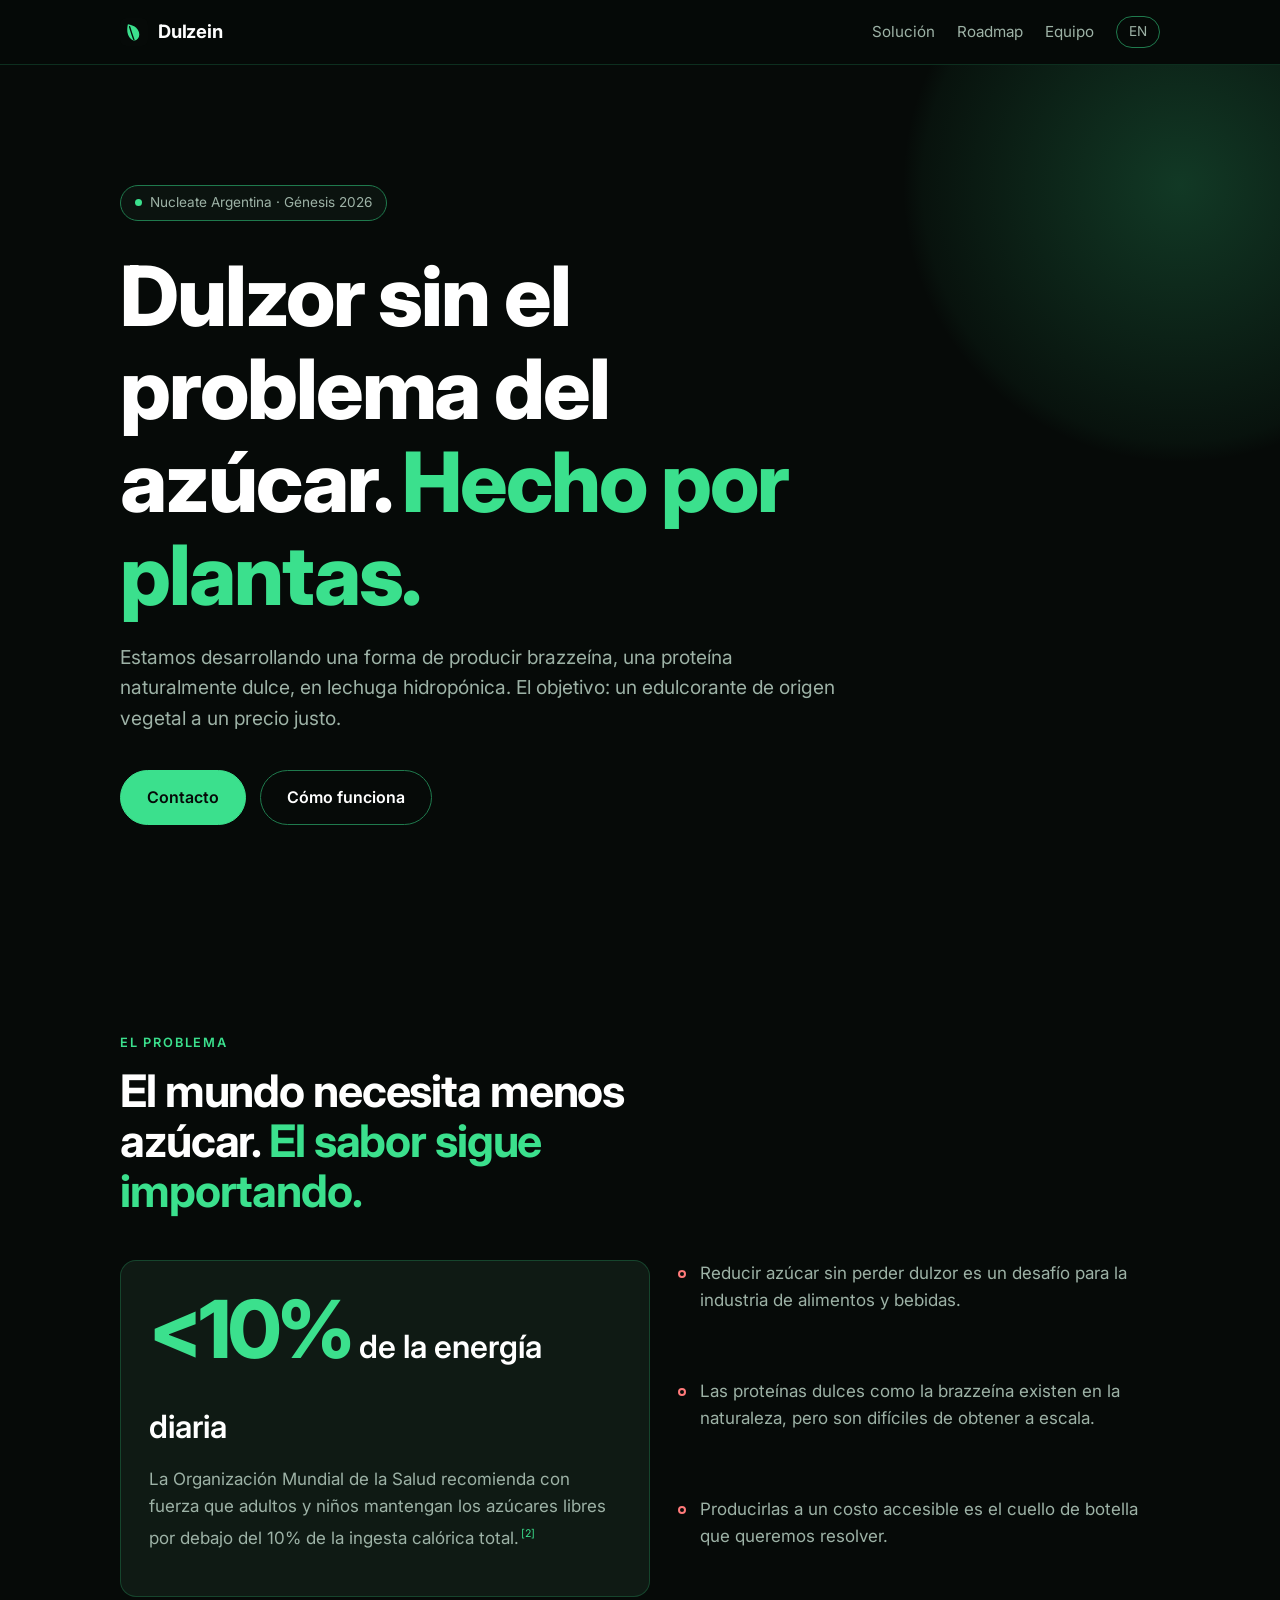
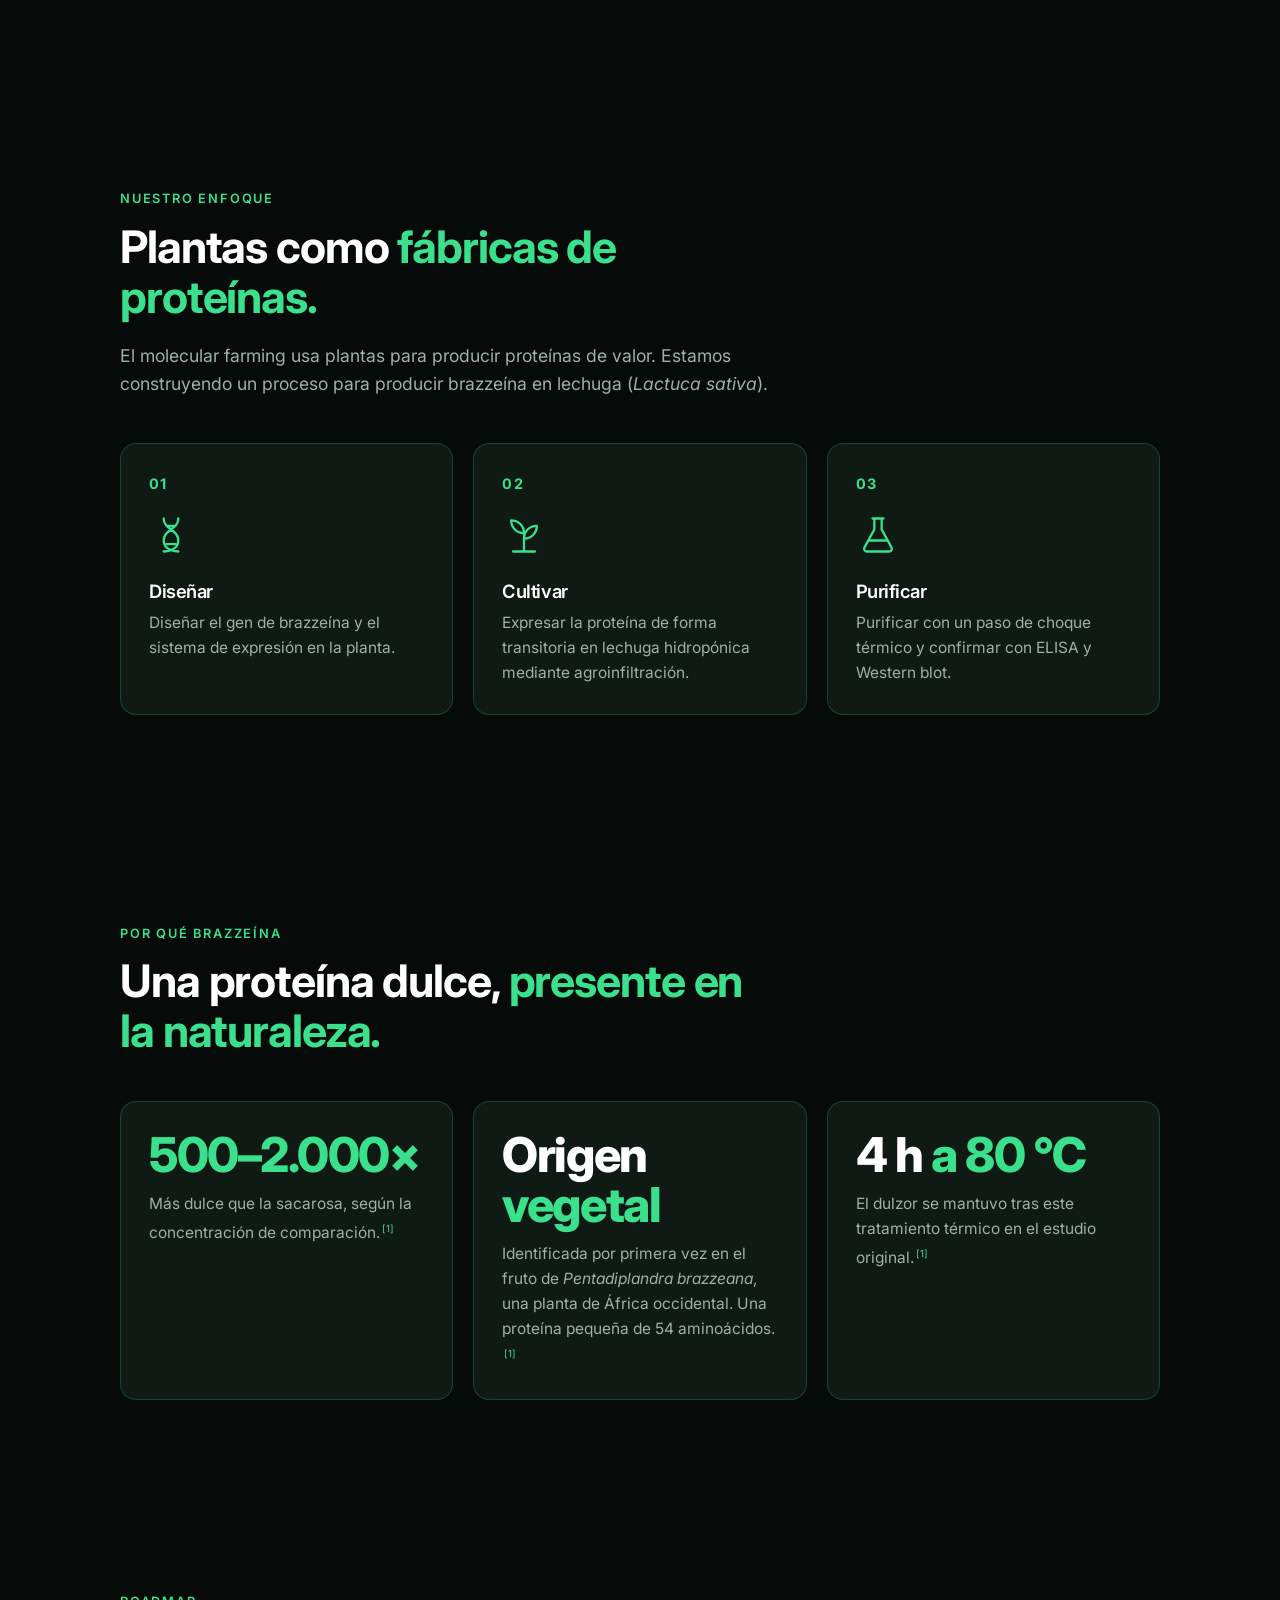
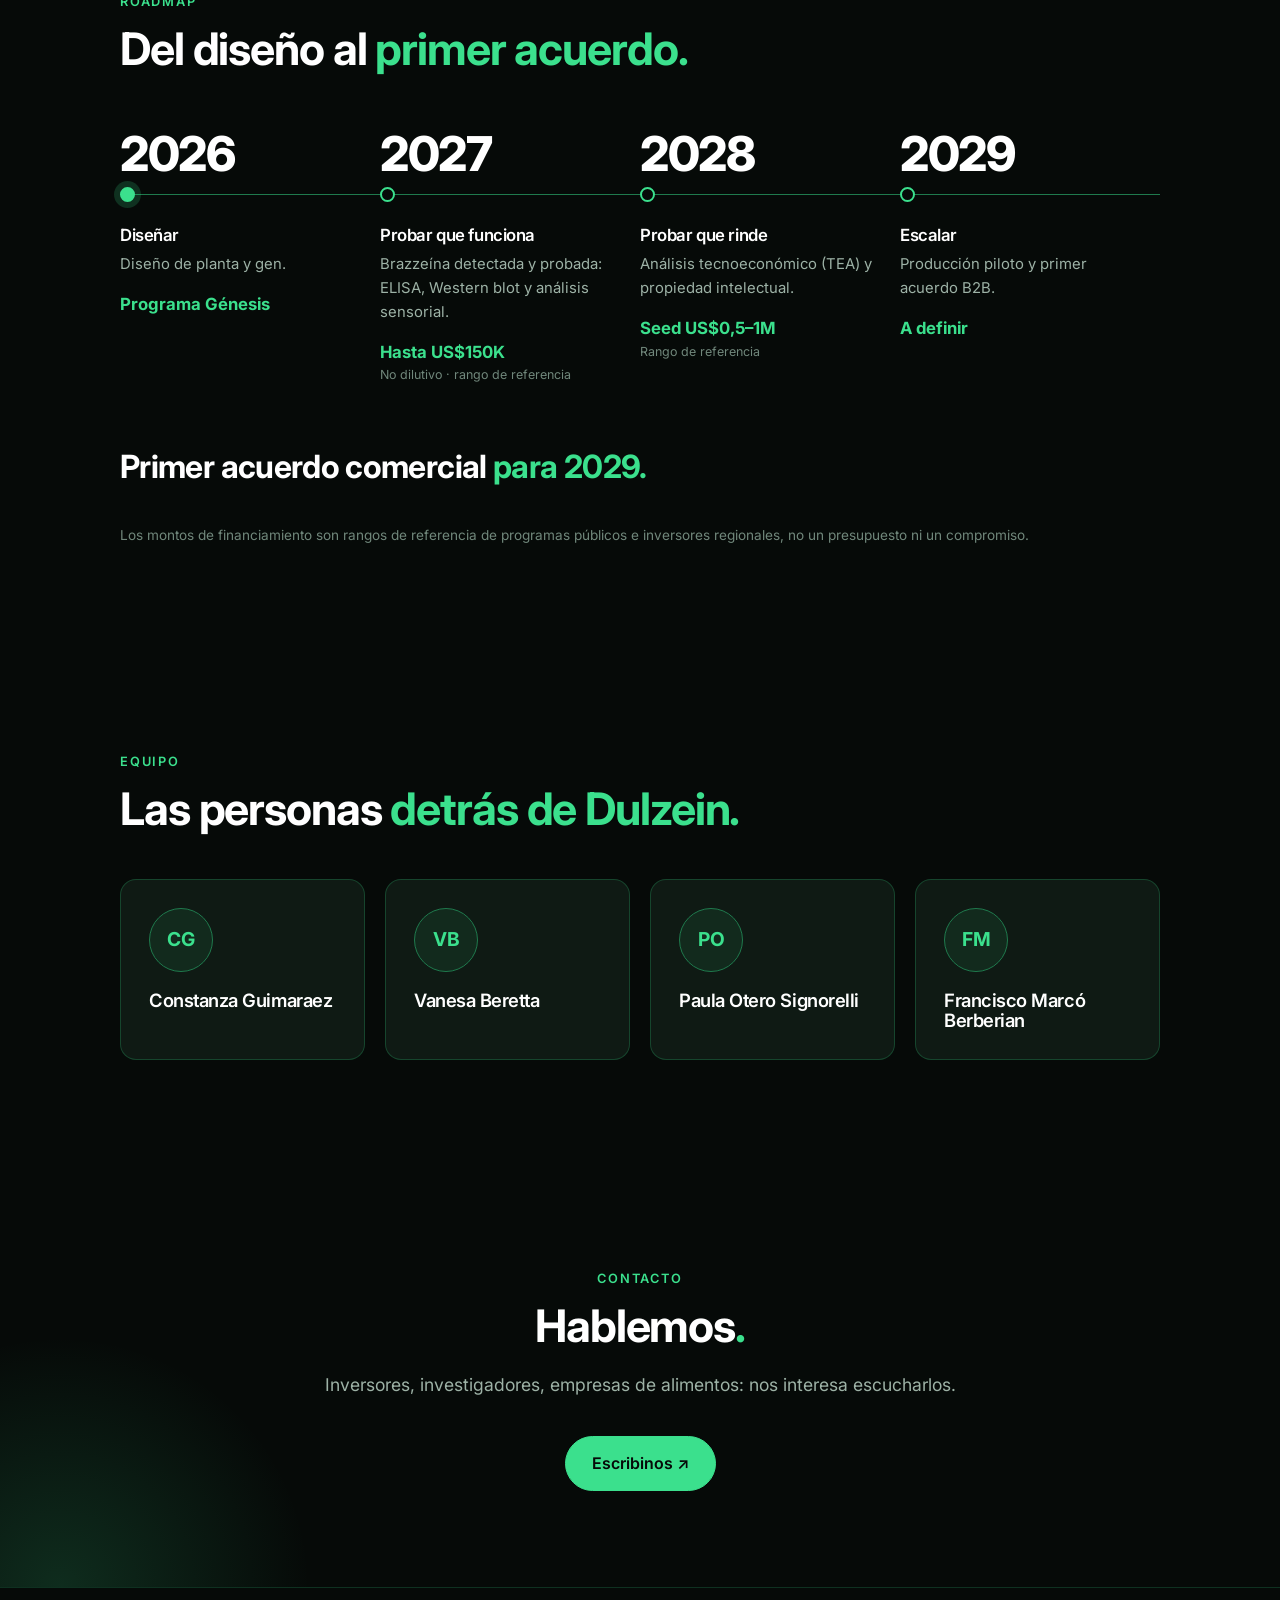
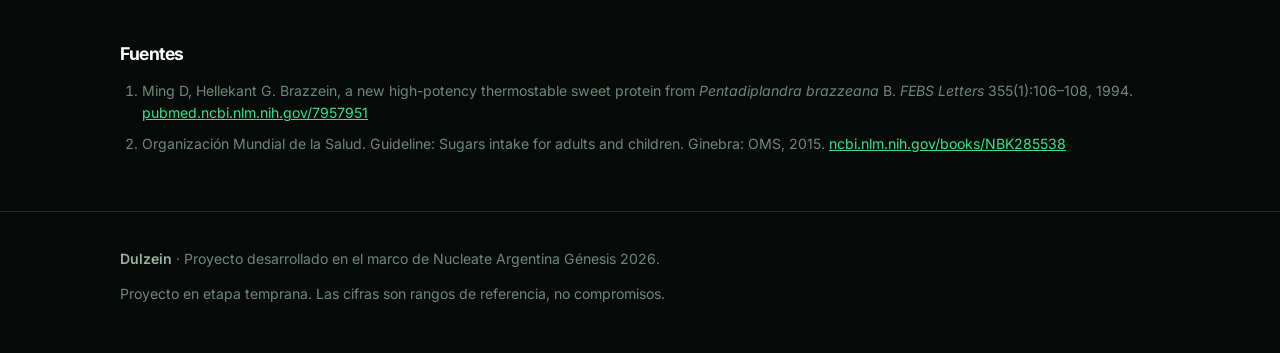
==== es/index.html @ b1b4f64f "Initial landing page for Dulzein (EN + ES) Static site: hero, problem, approach, why brazzein, roadm" ====
<!doctype html>
<html lang="es">
<head>
  <meta charset="utf-8">
  <meta name="viewport" content="width=device-width, initial-scale=1">
  <title>Dulzein | Brazzeína hecha por plantas, una proteína dulce natural</title>
  <meta name="description" content="Dulzein es un proyecto biotecnológico en etapa temprana que produce brazzeína, una proteína naturalmente dulce, en lechuga hidropónica mediante molecular farming. Nucleate Argentina Génesis 2026.">
  <link rel="canonical" href="https://dulzein.bio/es/">
  <link rel="alternate" hreflang="en" href="https://dulzein.bio/">
  <link rel="alternate" hreflang="es" href="https://dulzein.bio/es/">
  <link rel="alternate" hreflang="x-default" href="https://dulzein.bio/">
  <meta name="theme-color" content="#060A08">

  <meta property="og:type" content="website">
  <meta property="og:site_name" content="Dulzein">
  <meta property="og:title" content="Dulzein | Dulzor sin el problema del azúcar. Hecho por plantas.">
  <meta property="og:description" content="Producimos brazzeína, una proteína naturalmente dulce, en lechuga hidropónica mediante molecular farming.">
  <meta property="og:url" content="https://dulzein.bio/es/">
  <meta property="og:image" content="https://dulzein.bio/assets/og-image.png">
  <meta property="og:image:width" content="1200">
  <meta property="og:image:height" content="630">
  <meta property="og:image:alt" content="Dulzein: Sweetness without the sugar problem. Made by plants.">
  <meta property="og:locale" content="es_AR">
  <meta property="og:locale:alternate" content="en_US">
  <meta name="twitter:card" content="summary_large_image">
  <meta name="twitter:title" content="Dulzein | Dulzor sin el problema del azúcar. Hecho por plantas.">
  <meta name="twitter:description" content="Producimos brazzeína, una proteína naturalmente dulce, en lechuga hidropónica mediante molecular farming.">
  <meta name="twitter:image" content="https://dulzein.bio/assets/og-image.png">

  <link rel="icon" href="/assets/favicon.svg" type="image/svg+xml">
  <link rel="icon" href="/assets/favicon-32.png" sizes="32x32" type="image/png">
  <link rel="apple-touch-icon" href="/assets/apple-touch-icon.png">

  <link rel="preconnect" href="https://fonts.googleapis.com">
  <link rel="preconnect" href="https://fonts.gstatic.com" crossorigin>
  <link rel="stylesheet" href="https://fonts.googleapis.com/css2?family=Inter:wght@400;600;700;800&display=swap">
  <link rel="stylesheet" href="/assets/styles.css">
</head>
<body>
  <a class="skip" href="#main">Saltar al contenido</a>

  <header class="site-header">
    <div class="wrap">
      <a class="brand" href="/es/" aria-label="Dulzein, inicio">
        <img src="/assets/favicon.svg" alt="" width="28" height="28">
        Dulzein
      </a>
      <nav class="nav" aria-label="Principal">
        <a class="hide-sm" href="#solution">Solución</a>
        <a class="hide-sm" href="#roadmap">Roadmap</a>
        <a class="hide-sm" href="#team">Equipo</a>
        <a class="lang" href="/" hreflang="en" lang="en">EN</a>
      </nav>
    </div>
  </header>

  <main id="main">
    <!-- Hero -->
    <section class="hero">
      <div class="wrap">
        <span class="pill">Nucleate Argentina · Génesis 2026</span>
        <h1>Dulzor sin el problema del azúcar. <span class="g">Hecho por plantas.</span></h1>
        <p class="lead">Estamos desarrollando una forma de producir brazzeína, una proteína naturalmente dulce, en lechuga hidropónica. El objetivo: un edulcorante de origen vegetal a un precio justo.</p>
        <div class="actions">
          <a class="btn" href="#contact">Contacto</a>
          <a class="btn ghost" href="#solution">Cómo funciona</a>
        </div>
      </div>
    </section>

    <!-- Problema -->
    <section id="problem">
      <div class="wrap">
        <p class="eyebrow">El problema</p>
        <h2>El mundo necesita menos azúcar. <span class="g">El sabor sigue importando.</span></h2>
        <div class="problem-grid">
          <div class="card">
            <div class="big">&lt;10%<small> de la energía diaria</small></div>
            <p>La Organización Mundial de la Salud recomienda con fuerza que adultos y niños mantengan los azúcares libres por debajo del 10% de la ingesta calórica total.<sup><a href="#ref-2" aria-label="Fuente 2">[2]</a></sup></p>
          </div>
          <ul>
            <li>Reducir azúcar sin perder dulzor es un desafío para la industria de alimentos y bebidas.</li>
            <li>Las proteínas dulces como la brazzeína existen en la naturaleza, pero son difíciles de obtener a escala.</li>
            <li>Producirlas a un costo accesible es el cuello de botella que queremos resolver.</li>
          </ul>
        </div>
      </div>
    </section>

    <!-- Solución -->
    <section id="solution">
      <div class="wrap">
        <p class="eyebrow">Nuestro enfoque</p>
        <h2>Plantas como <span class="g">fábricas de proteínas.</span></h2>
        <p class="lead">El molecular farming usa plantas para producir proteínas de valor. Estamos construyendo un proceso para producir brazzeína en lechuga (<i>Lactuca sativa</i>).</p>
        <ol class="steps" role="list">
          <li class="card step">
            <svg viewBox="0 0 48 48" fill="none" stroke="#3BE08D" stroke-width="2.5" stroke-linecap="round" aria-hidden="true"><path d="M16 6c0 12 16 12 16 24s-16 12-16 12M32 6c0 12-16 12-16 24s16 12 16 12M19 14h10M19 34h10"/></svg>
            <h3>Diseñar</h3>
            <p>Diseñar el gen de brazzeína y el sistema de expresión en la planta.</p>
          </li>
          <li class="card step">
            <svg viewBox="0 0 48 48" fill="none" stroke="#3BE08D" stroke-width="2.5" stroke-linecap="round" stroke-linejoin="round" aria-hidden="true"><path d="M24 42V22M24 22c0-8-6-14-14-14 0 8 6 14 14 14zM24 28c0-8 6-14 14-14 0 8-6 14-14 14zM12 42h24"/></svg>
            <h3>Cultivar</h3>
            <p>Expresar la proteína de forma transitoria en lechuga hidropónica mediante agroinfiltración.</p>
          </li>
          <li class="card step">
            <svg viewBox="0 0 48 48" fill="none" stroke="#3BE08D" stroke-width="2.5" stroke-linecap="round" stroke-linejoin="round" aria-hidden="true"><path d="M18 6h12M20 6v12L9 38a3 3 0 0 0 3 4h24a3 3 0 0 0 3-4L28 18V6M14 30h20"/></svg>
            <h3>Purificar</h3>
            <p>Purificar con un paso de choque térmico y confirmar con ELISA y Western blot.</p>
          </li>
        </ol>
      </div>
    </section>

    <!-- Por qué brazzeína -->
    <section id="brazzein">
      <div class="wrap">
        <p class="eyebrow">Por qué brazzeína</p>
        <h2>Una proteína dulce, <span class="g">presente en la naturaleza.</span></h2>
        <div class="facts">
          <div class="card fact">
            <div class="num"><span class="g">500–2.000×</span></div>
            <p>Más dulce que la sacarosa, según la concentración de comparación.<sup><a href="#ref-1" aria-label="Fuente 1">[1]</a></sup></p>
          </div>
          <div class="card fact">
            <div class="num">Origen <span class="g">vegetal</span></div>
            <p>Identificada por primera vez en el fruto de <i>Pentadiplandra brazzeana</i>, una planta de África occidental. Una proteína pequeña de 54 aminoácidos.<sup><a href="#ref-1" aria-label="Fuente 1">[1]</a></sup></p>
          </div>
          <div class="card fact">
            <div class="num">4 h <span class="g">a 80 °C</span></div>
            <p>El dulzor se mantuvo tras este tratamiento térmico en el estudio original.<sup><a href="#ref-1" aria-label="Fuente 1">[1]</a></sup></p>
          </div>
        </div>
      </div>
    </section>

    <!-- Roadmap -->
    <section id="roadmap">
      <div class="wrap">
        <p class="eyebrow">Roadmap</p>
        <h2>Del diseño al <span class="g">primer acuerdo.</span></h2>
        <ol class="timeline" role="list">
          <li>
            <div class="year">2026</div><span class="dot" aria-hidden="true"></span>
            <h3>Diseñar</h3>
            <p>Diseño de planta y gen.</p>
            <div class="fig">Programa Génesis</div>
          </li>
          <li>
            <div class="year">2027</div><span class="dot" aria-hidden="true"></span>
            <h3>Probar que funciona</h3>
            <p>Brazzeína detectada y probada: ELISA, Western blot y análisis sensorial.</p>
            <div class="fig">Hasta US$150K<small>No dilutivo · rango de referencia</small></div>
          </li>
          <li>
            <div class="year">2028</div><span class="dot" aria-hidden="true"></span>
            <h3>Probar que rinde</h3>
            <p>Análisis tecnoeconómico (TEA) y propiedad intelectual.</p>
            <div class="fig">Seed US$0,5–1M<small>Rango de referencia</small></div>
          </li>
          <li>
            <div class="year">2029</div><span class="dot" aria-hidden="true"></span>
            <h3>Escalar</h3>
            <p>Producción piloto y primer acuerdo B2B.</p>
            <div class="fig">A definir</div>
          </li>
        </ol>
        <p class="closing">Primer acuerdo comercial <span class="g">para 2029.</span></p>
        <p class="note">Los montos de financiamiento son rangos de referencia de programas públicos e inversores regionales, no un presupuesto ni un compromiso.</p>
      </div>
    </section>

    <!-- Equipo -->
    <section id="team">
      <div class="wrap">
        <p class="eyebrow">Equipo</p>
        <h2>Las personas <span class="g">detrás de Dulzein.</span></h2>
        <ul class="team" role="list">
          <li class="card member">
            <div class="avatar" aria-hidden="true">CG</div>
            <h3>Constanza Guimaraez</h3>
            <p class="role" hidden></p>
          </li>
          <li class="card member">
            <div class="avatar" aria-hidden="true">VB</div>
            <h3>Vanesa Beretta</h3>
            <p class="role" hidden></p>
          </li>
          <li class="card member">
            <div class="avatar" aria-hidden="true">PO</div>
            <h3>Paula Otero Signorelli</h3>
            <p class="role" hidden></p>
          </li>
          <li class="card member">
            <div class="avatar" aria-hidden="true">FM</div>
            <h3>Francisco Marcó Berberian</h3>
            <p class="role" hidden></p>
          </li>
        </ul>
      </div>
    </section>

    <!-- Contacto -->
    <section id="contact" class="contact">
      <div class="wrap">
        <p class="eyebrow">Contacto</p>
        <h2>Hablemos<span class="g">.</span></h2>
        <p class="lead">Inversores, investigadores, empresas de alimentos: nos interesa escucharlos.</p>
        <div class="actions">
          <!-- GOOGLE_FORM_URL: reemplazar por el link del Google Form del equipo -->
          <a class="btn" href="https://forms.gle/REPLACE_ME" target="_blank" rel="noopener">Escribinos <span aria-hidden="true">↗</span><span class="sr-only"> (se abre en una pestaña nueva)</span></a>
        </div>
      </div>
    </section>

    <!-- Fuentes -->
    <section class="sources" aria-labelledby="sources-title">
      <div class="wrap">
        <h2 id="sources-title">Fuentes</h2>
        <ol>
          <li id="ref-1">Ming D, Hellekant G. Brazzein, a new high-potency thermostable sweet protein from <i>Pentadiplandra brazzeana</i> B. <i>FEBS Letters</i> 355(1):106–108, 1994. <a href="https://pubmed.ncbi.nlm.nih.gov/7957951/" rel="noopener">pubmed.ncbi.nlm.nih.gov/7957951</a></li>
          <li id="ref-2">Organización Mundial de la Salud. Guideline: Sugars intake for adults and children. Ginebra: OMS, 2015. <a href="https://www.ncbi.nlm.nih.gov/books/NBK285538/" rel="noopener">ncbi.nlm.nih.gov/books/NBK285538</a></li>
        </ol>
      </div>
    </section>
  </main>

  <footer class="site-footer">
    <div class="wrap">
      <p><strong>Dulzein</strong> · Proyecto desarrollado en el marco de Nucleate Argentina Génesis 2026.</p>
      <p>Proyecto en etapa temprana. Las cifras son rangos de referencia, no compromisos.</p>
    </div>
  </footer>
</body>
</html>
---- assets/styles.css ----
/* Dulzein: palette matches the pitch deck */
:root {
  --bg: #060A08;
  --card: #0F1A14;
  --line: #1F7A4D;
  --green: #3BE08D;
  --green-muted: #2BB673;
  --white: #FFFFFF;
  --text: #9DB2A6;
  --faint: #70877B;
  --alert: #FF7A7A;
  --sky: #5CC8E8;
  --radius: 16px;
  --max: 1080px;
  color-scheme: dark;
}

*, *::before, *::after { box-sizing: border-box; }
html { scroll-behavior: smooth; -webkit-text-size-adjust: 100%; }
@media (prefers-reduced-motion: reduce) { html { scroll-behavior: auto; } }

body {
  margin: 0;
  background: var(--bg);
  color: var(--text);
  font-family: "Inter", system-ui, -apple-system, "Segoe UI", Roboto, Arial, sans-serif;
  font-size: 17px;
  line-height: 1.6;
  overflow-x: hidden;
}

a { color: var(--green); }
a:hover { color: var(--white); }
:focus-visible { outline: 3px solid var(--sky); outline-offset: 3px; border-radius: 4px; }

.skip {
  position: absolute; left: 16px; top: -48px;
  background: var(--green); color: var(--bg); padding: 8px 14px; border-radius: 8px;
  font-weight: 600; text-decoration: none; z-index: 10;
}
.skip:focus { top: 12px; }

.wrap { max-width: var(--max); margin: 0 auto; padding: 0 20px; }

/* Header */
.site-header {
  position: sticky; top: 0; z-index: 5;
  background: rgba(6, 10, 8, 0.85);
  backdrop-filter: blur(10px);
  border-bottom: 1px solid rgba(31, 122, 77, 0.35);
}
.site-header .wrap { display: flex; align-items: center; justify-content: space-between; height: 64px; gap: 16px; }
.brand { display: flex; align-items: center; gap: 10px; color: var(--white); text-decoration: none; font-weight: 700; font-size: 1.15rem; letter-spacing: -0.01em; }
.brand img { width: 28px; height: 28px; }
.nav { display: flex; align-items: center; gap: 22px; }
.nav a { color: var(--text); text-decoration: none; font-size: 0.95rem; }
.nav a:hover { color: var(--white); }
.lang { border: 1px solid var(--line); border-radius: 999px; padding: 4px 12px; font-size: 0.85rem !important; }
@media (max-width: 720px) { .nav .hide-sm { display: none; } }

/* Shared */
section { padding: 96px 0; position: relative; }
@media (max-width: 720px) { section { padding: 64px 0; } }
.eyebrow { color: var(--green); font-size: 0.8rem; font-weight: 600; letter-spacing: 0.14em; text-transform: uppercase; margin: 0 0 12px; }
h1, h2, h3 { color: var(--white); line-height: 1.12; letter-spacing: -0.025em; margin: 0; }
h2 { font-size: clamp(1.9rem, 4.5vw, 2.8rem); font-weight: 700; max-width: 22ch; }
h3 { font-size: 1.15rem; font-weight: 600; }
.g { color: var(--green); }
.lead { font-size: 1.1rem; max-width: 60ch; margin: 20px 0 0; }
sup a { text-decoration: none; font-size: 0.75em; padding: 0 2px; }

.pill {
  display: inline-flex; align-items: center; gap: 8px;
  border: 1px solid var(--line); border-radius: 999px;
  padding: 6px 14px; font-size: 0.85rem; color: var(--text);
  background: rgba(15, 26, 20, 0.6);
}
.pill::before { content: ""; width: 7px; height: 7px; border-radius: 50%; background: var(--green); }

.btn {
  display: inline-block; text-decoration: none; font-weight: 600;
  padding: 14px 26px; border-radius: 999px; font-size: 1rem;
  background: var(--green); color: var(--bg); border: 1px solid var(--green);
  transition: background .2s, color .2s;
}
.btn:hover { background: transparent; color: var(--green); }
.btn.ghost { background: transparent; color: var(--white); border-color: var(--line); }
.btn.ghost:hover { border-color: var(--green); color: var(--green); }

.card { background: var(--card); border: 1px solid rgba(31, 122, 77, 0.45); border-radius: var(--radius); padding: 28px; }

/* Hero */
.hero { padding: 120px 0 112px; overflow: hidden; }
.hero::before {
  content: ""; position: absolute; right: -180px; top: -160px;
  width: 560px; height: 560px; border-radius: 50%;
  background: radial-gradient(circle, rgba(59, 224, 141, 0.22), rgba(59, 224, 141, 0.04) 65%, transparent 70%);
  pointer-events: none;
}
.hero h1 { font-size: clamp(2.6rem, 8vw, 5.2rem); font-weight: 800; max-width: 14ch; margin-top: 28px; }
.hero .lead { font-size: 1.2rem; }
.hero .actions { display: flex; flex-wrap: wrap; gap: 14px; margin-top: 36px; }

/* Problem */
.problem-grid { display: grid; grid-template-columns: 1.1fr 1fr; gap: 28px; margin-top: 44px; align-items: stretch; }
@media (max-width: 820px) { .problem-grid { grid-template-columns: 1fr; } }
.big { font-size: clamp(3rem, 9vw, 5rem); font-weight: 800; color: var(--green); line-height: 1; letter-spacing: -0.04em; }
.big small { font-size: 0.4em; color: var(--white); font-weight: 600; letter-spacing: 0; }
.problem-grid ul { margin: 0; padding: 0; list-style: none; display: grid; gap: 16px; }
.problem-grid li { padding-left: 22px; position: relative; }
.problem-grid li::before { content: ""; position: absolute; left: 0; top: 0.6em; width: 8px; height: 8px; border-radius: 50%; border: 2px solid var(--alert); }

/* Steps */
.steps { list-style: none; padding: 0; display: grid; grid-template-columns: repeat(3, 1fr); gap: 20px; margin-top: 44px; counter-reset: step; }
@media (max-width: 820px) { .steps { grid-template-columns: 1fr; } }
.step { counter-increment: step; }
.step::before { content: "0" counter(step); display: block; color: var(--green); font-weight: 700; font-size: 0.9rem; letter-spacing: 0.1em; margin-bottom: 18px; }
.step svg { width: 44px; height: 44px; margin-bottom: 16px; }
.step p { margin: 10px 0 0; font-size: 0.97rem; }

/* Facts */
.facts { display: grid; grid-template-columns: repeat(3, 1fr); gap: 20px; margin-top: 44px; }
@media (max-width: 820px) { .facts { grid-template-columns: 1fr; } }
.fact .num { font-size: clamp(2.2rem, 5vw, 3rem); font-weight: 800; color: var(--white); letter-spacing: -0.03em; line-height: 1.05; }
.fact .num .g { font-weight: 800; }
.fact p { margin: 12px 0 0; font-size: 0.97rem; }

/* Roadmap */
.timeline { list-style: none; margin: 56px 0 0; padding: 0; display: grid; grid-template-columns: repeat(4, 1fr); position: relative; }
.timeline::before { content: ""; position: absolute; left: 0; right: 0; top: 64px; height: 1px; background: var(--line); }
.timeline li { position: relative; padding-right: 20px; }
.timeline .year { font-size: clamp(2.2rem, 4.5vw, 3rem); font-weight: 800; color: var(--white); letter-spacing: -0.03em; line-height: 1; height: 56px; }
.timeline .dot { display: block; width: 15px; height: 15px; border-radius: 50%; background: var(--bg); border: 2px solid var(--green); margin: 1px 0 24px; }
.timeline li:first-child .dot { background: var(--green); box-shadow: 0 0 0 6px rgba(59, 224, 141, 0.18); }
.timeline h3 { font-size: 1.05rem; }
.timeline p { margin: 8px 0 0; font-size: 0.93rem; }
.timeline .fig { color: var(--green); font-weight: 700; font-size: 1.05rem; margin-top: 14px; }
.timeline .fig small { display: block; color: var(--faint); font-weight: 400; font-size: 0.78rem; }
@media (max-width: 820px) {
  .timeline { grid-template-columns: 1fr; gap: 36px; padding-left: 32px; }
  .timeline::before { left: 7px; right: auto; top: 6px; bottom: 6px; width: 1px; height: auto; }
  .timeline li { padding-right: 0; }
  .timeline .year { height: auto; font-size: 2.2rem; }
  .timeline .dot { position: absolute; left: -32px; top: 10px; margin: 0; }
}
.closing { margin-top: 56px; font-size: clamp(1.4rem, 3.5vw, 2rem); font-weight: 700; color: var(--white); letter-spacing: -0.02em; }
.note { color: var(--faint); font-size: 0.85rem; margin-top: 14px; }

/* Team */
.team { display: grid; grid-template-columns: repeat(4, 1fr); gap: 20px; margin-top: 44px; }
@media (max-width: 900px) { .team { grid-template-columns: repeat(2, 1fr); } }
@media (max-width: 480px) { .team { grid-template-columns: 1fr; } }
.member { text-align: left; }
.avatar {
  width: 64px; height: 64px; border-radius: 50%;
  display: grid; place-items: center;
  border: 1px solid var(--line); background: rgba(59, 224, 141, 0.08);
  color: var(--green); font-weight: 700; font-size: 1.2rem; margin-bottom: 18px;
}
.member .role { margin: 6px 0 0; color: var(--green-muted); font-size: 0.92rem; }

/* Contact */
.contact { text-align: center; overflow: hidden; }
.contact::before {
  content: ""; position: absolute; left: -200px; bottom: -260px;
  width: 520px; height: 520px; border-radius: 50%;
  background: radial-gradient(circle, rgba(59, 224, 141, 0.16), transparent 68%);
  pointer-events: none;
}
.contact h2 { margin: 0 auto; }
.contact .lead { margin: 20px auto 0; }
.contact .actions { margin-top: 36px; display: flex; justify-content: center; flex-wrap: wrap; gap: 14px; }

/* Sources */
.sources { padding: 56px 0; border-top: 1px solid rgba(31, 122, 77, 0.35); }
.sources h2 { font-size: 1.1rem; }
.sources ol { margin: 16px 0 0; padding-left: 22px; font-size: 0.88rem; color: var(--faint); display: grid; gap: 8px; }
.sources a { word-break: break-word; }

/* Footer */
.site-footer { border-top: 1px solid rgba(31, 122, 77, 0.35); padding: 36px 0 48px; font-size: 0.88rem; color: var(--faint); }
.site-footer .wrap { display: flex; flex-wrap: wrap; justify-content: space-between; gap: 12px 32px; }
.site-footer p { margin: 0; }
.site-footer strong { color: var(--text); font-weight: 600; }
.team { list-style: none; padding: 0; }
.sr-only { position: absolute; width: 1px; height: 1px; overflow: hidden; clip: rect(0 0 0 0); white-space: nowrap; }
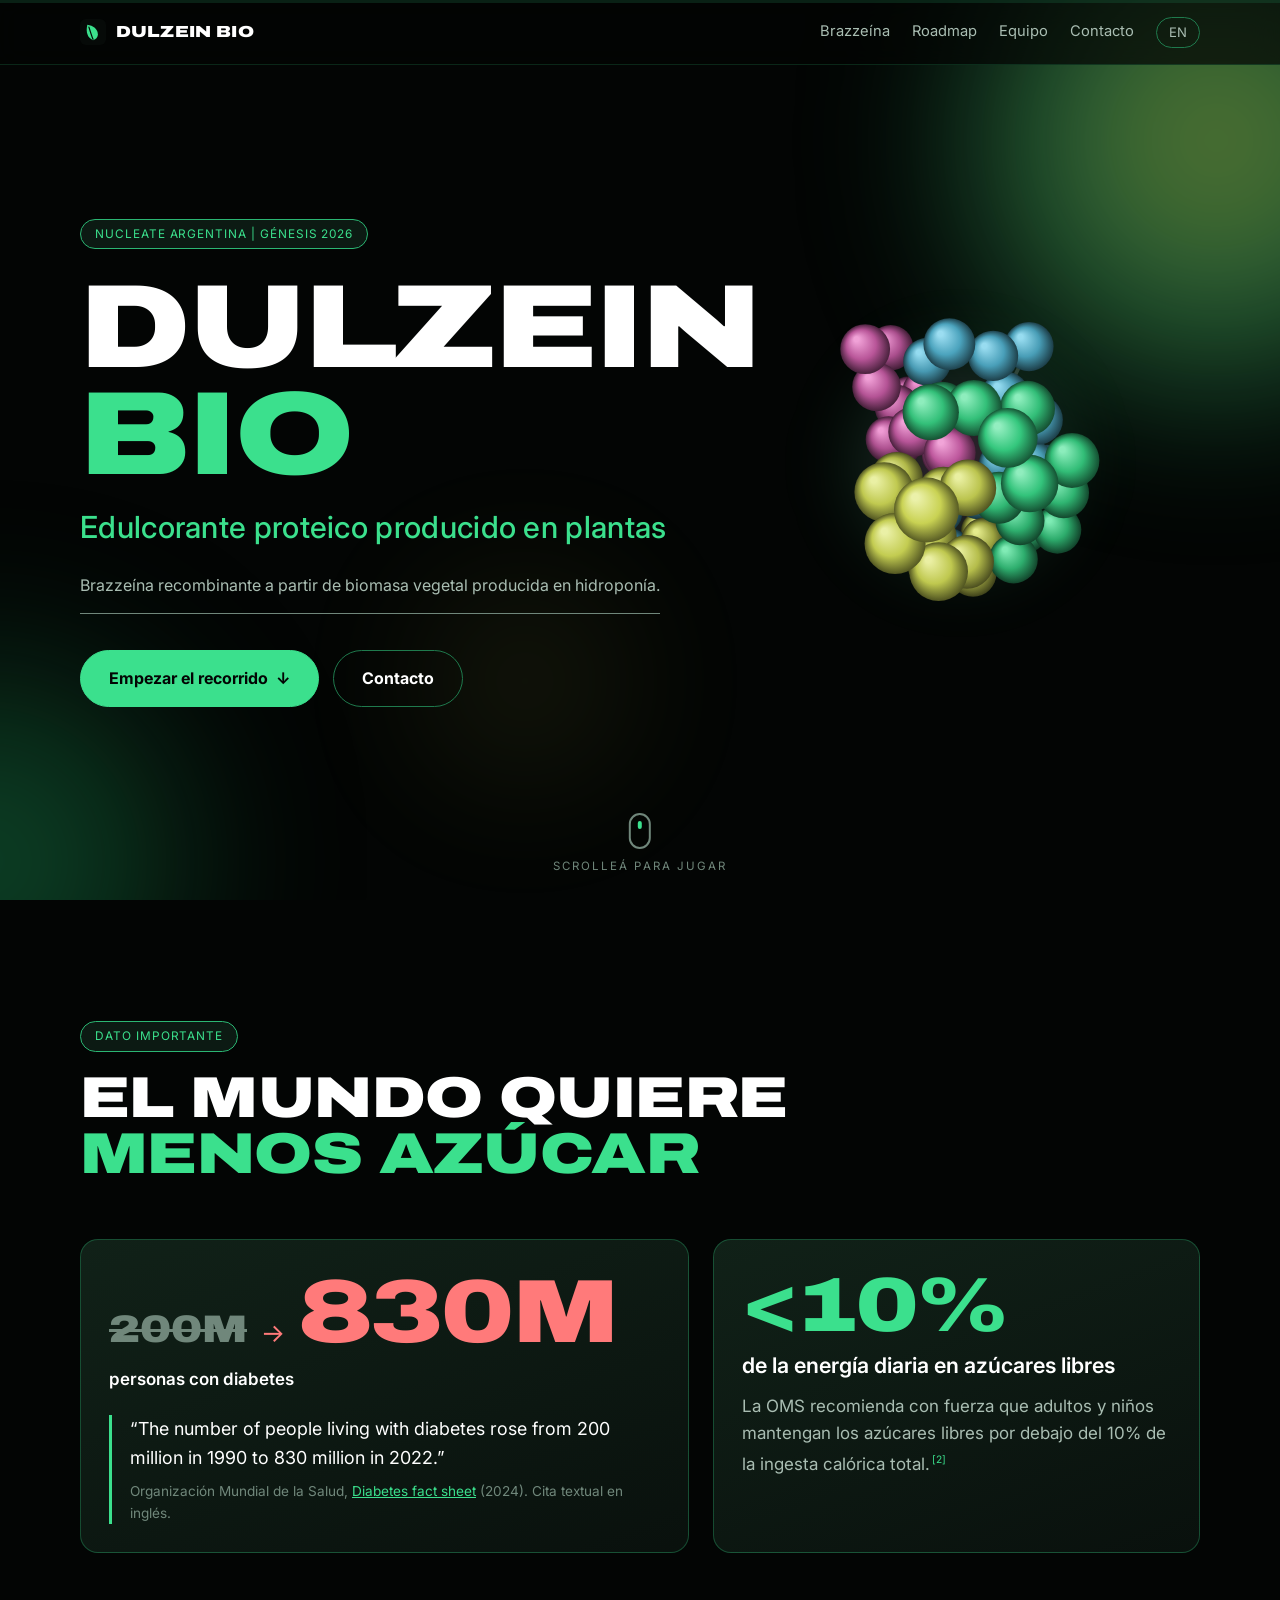
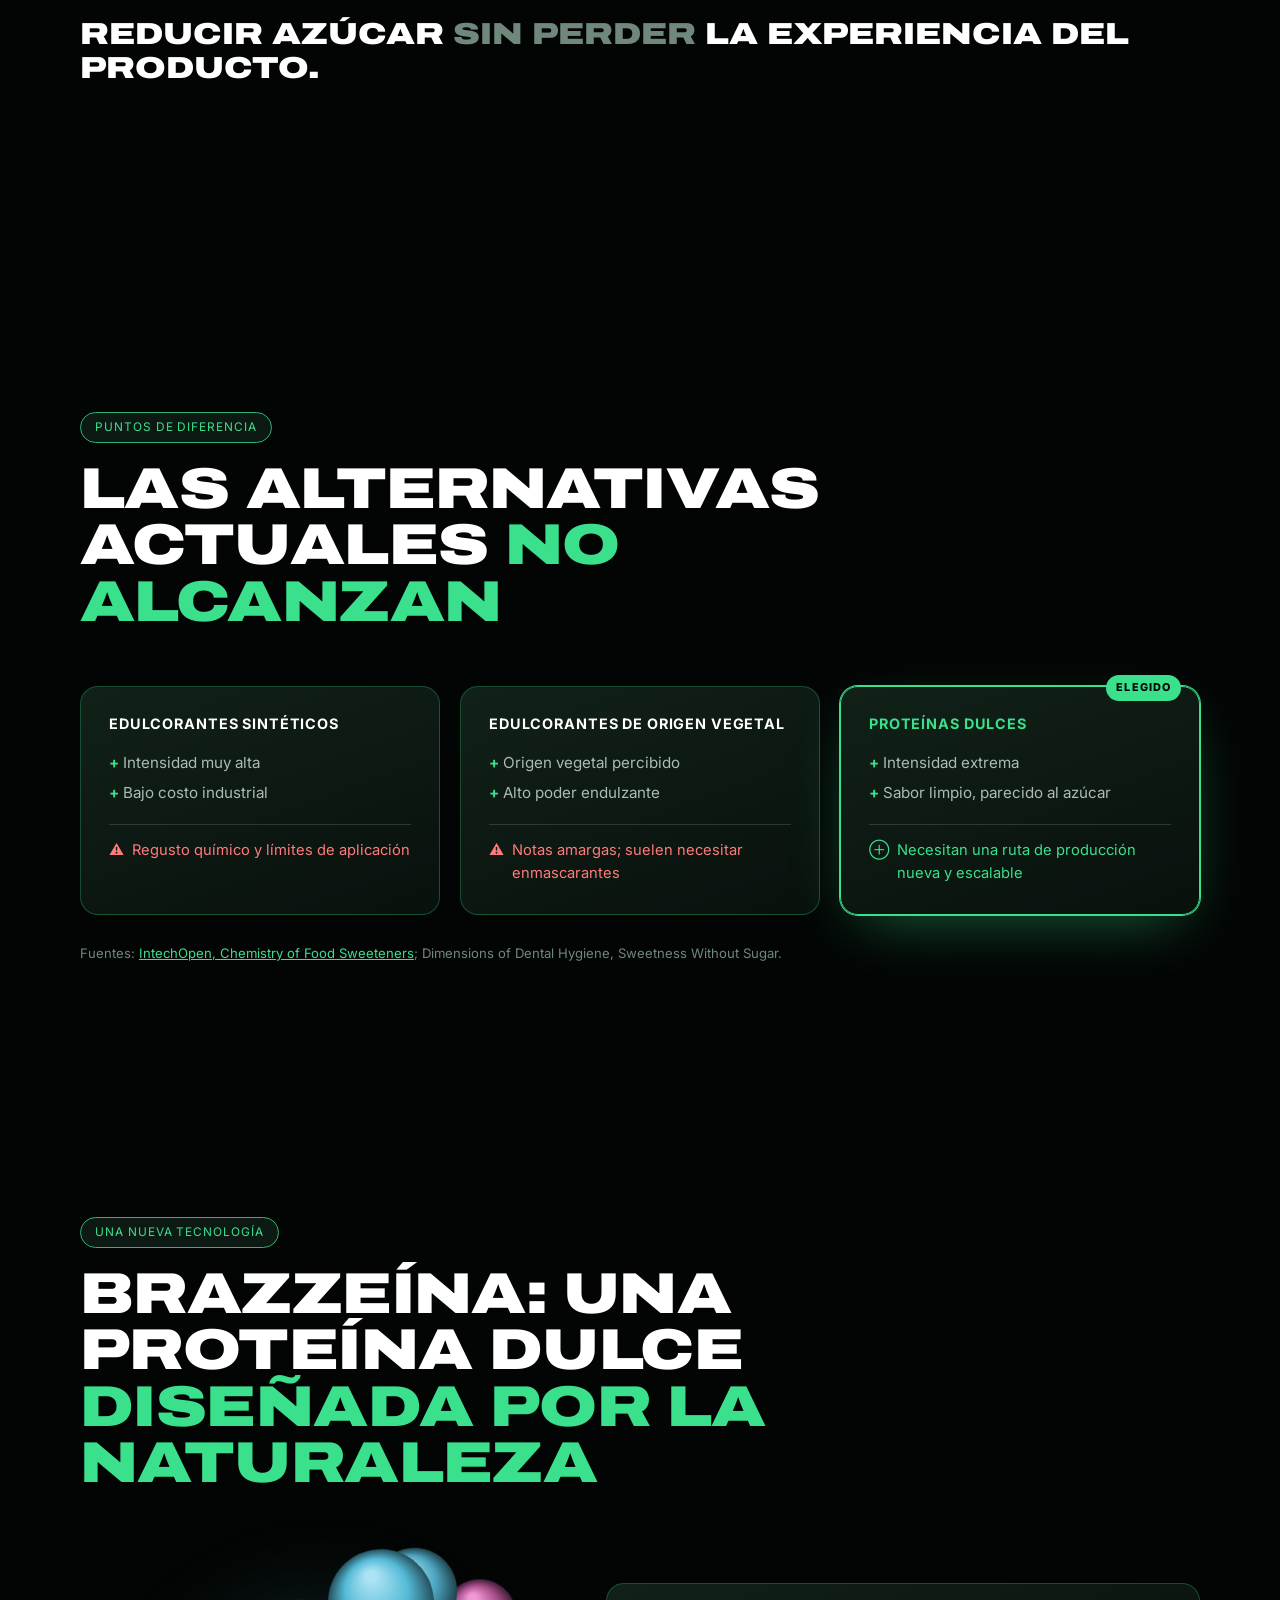
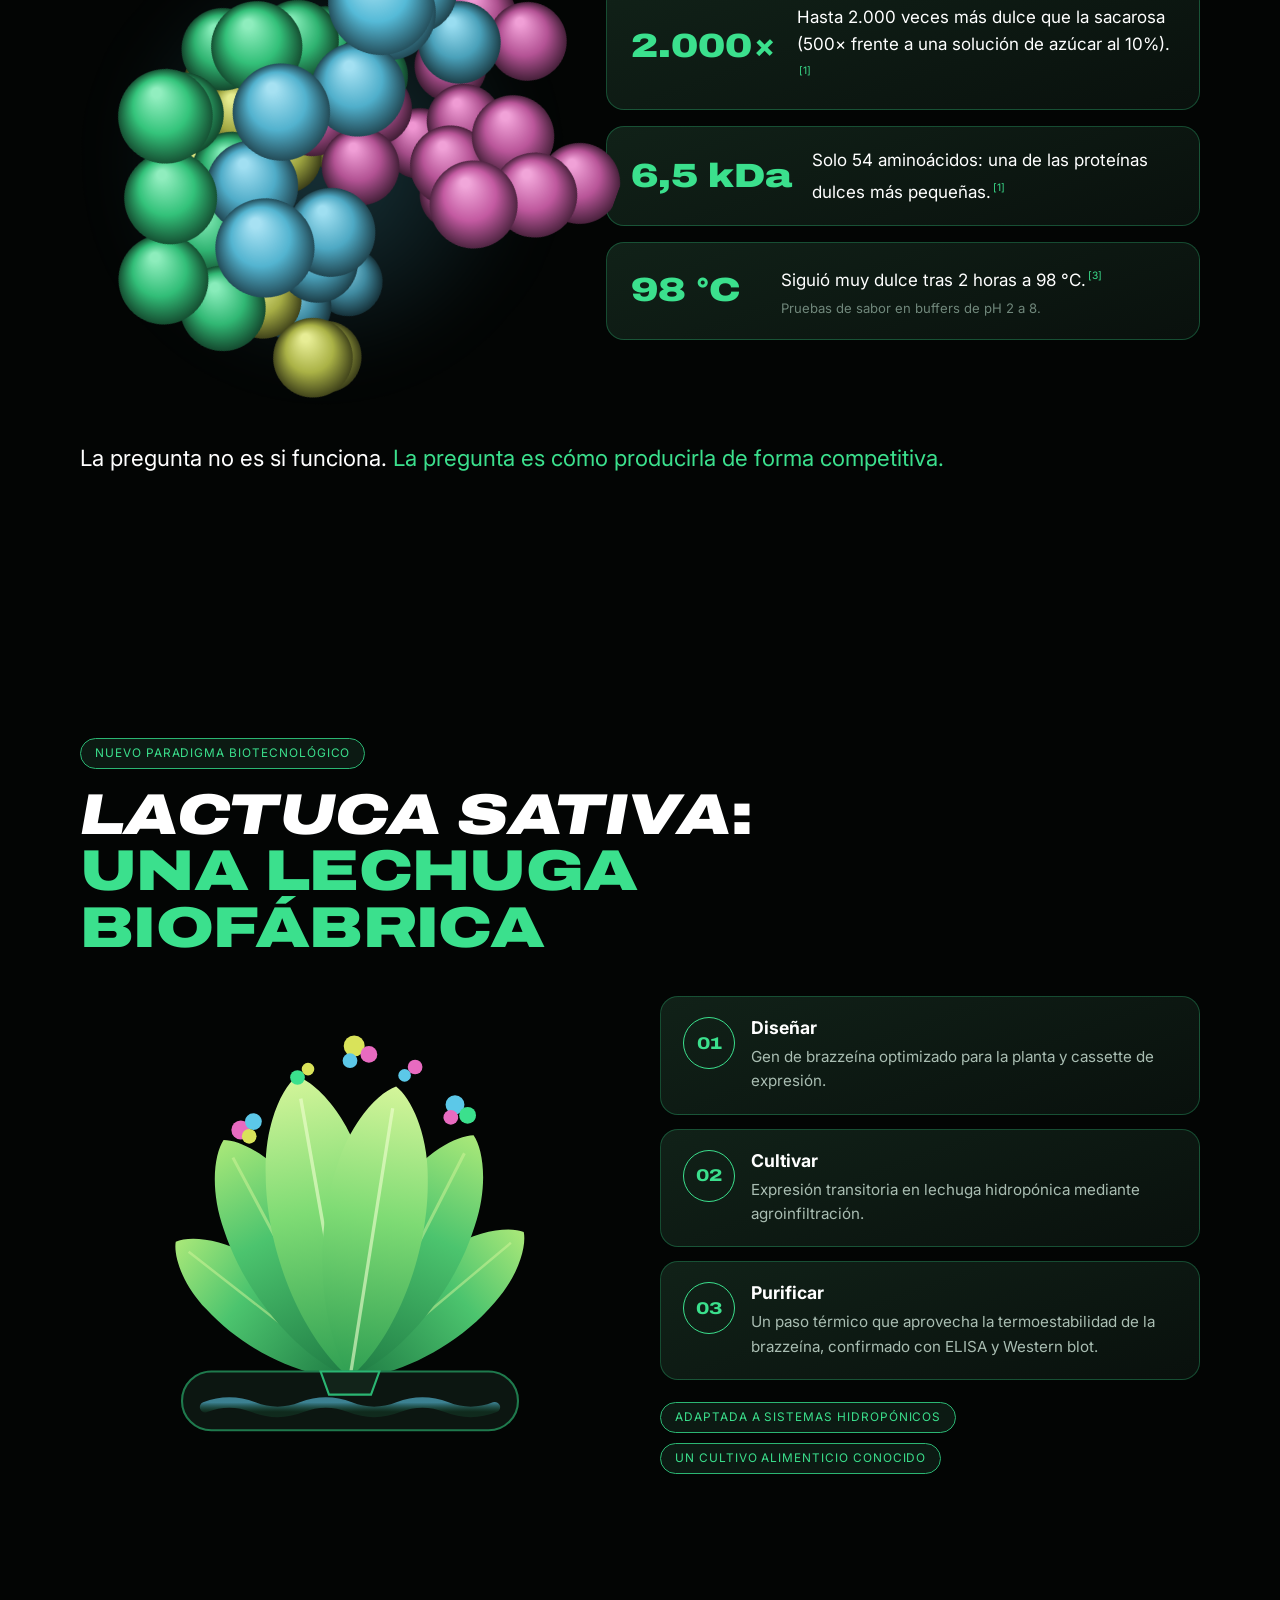
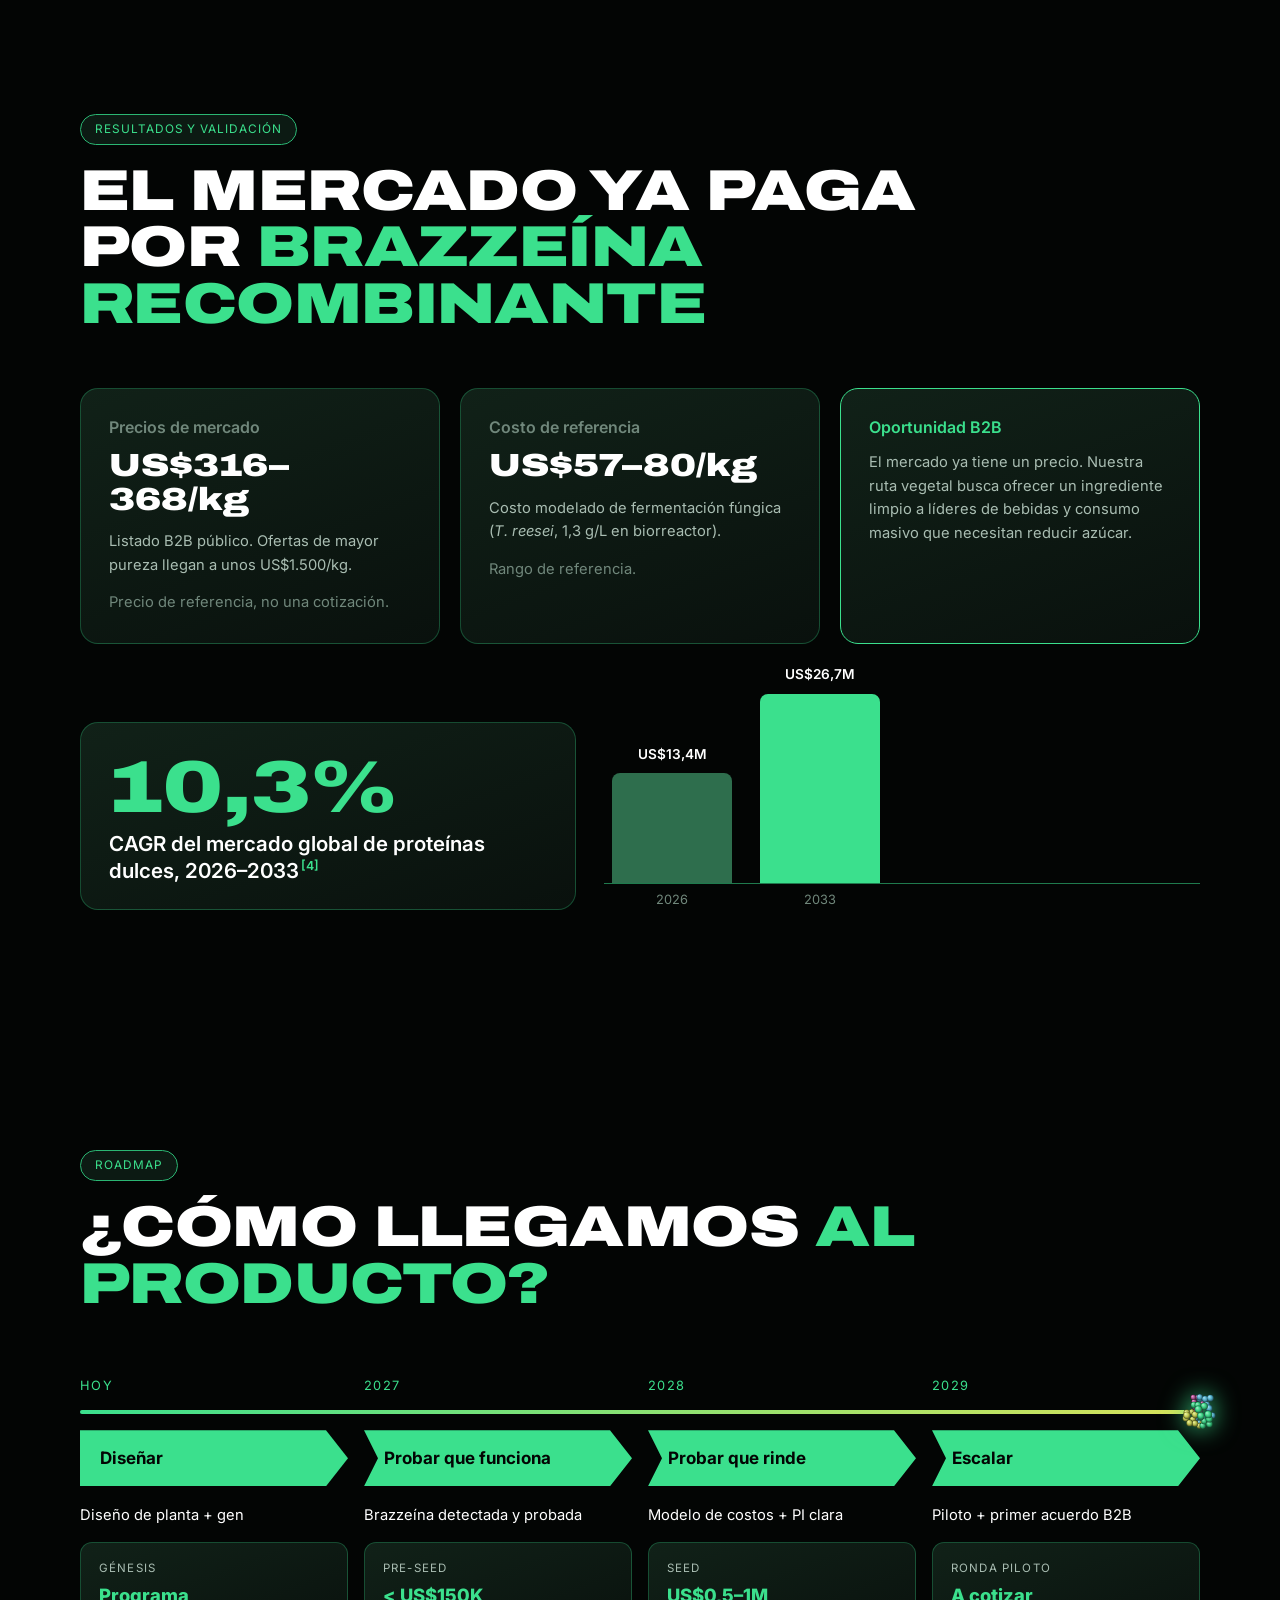
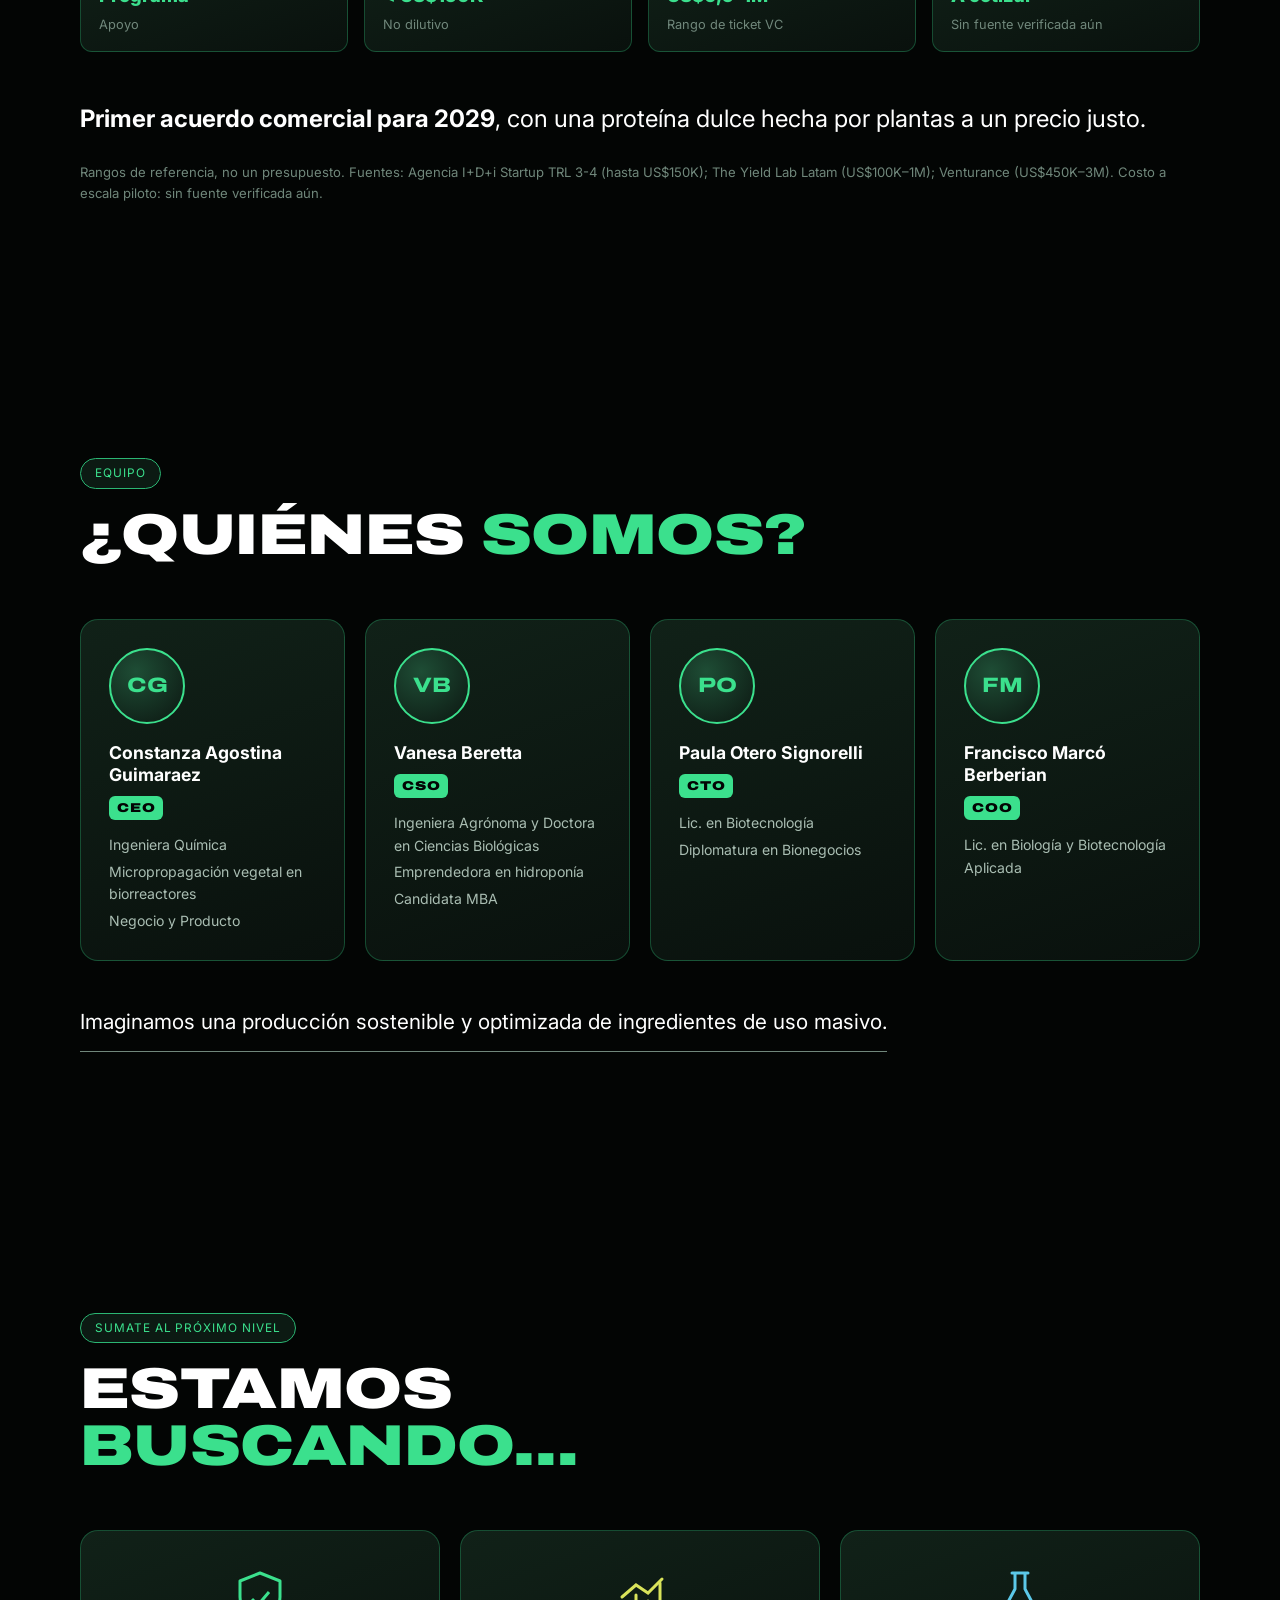
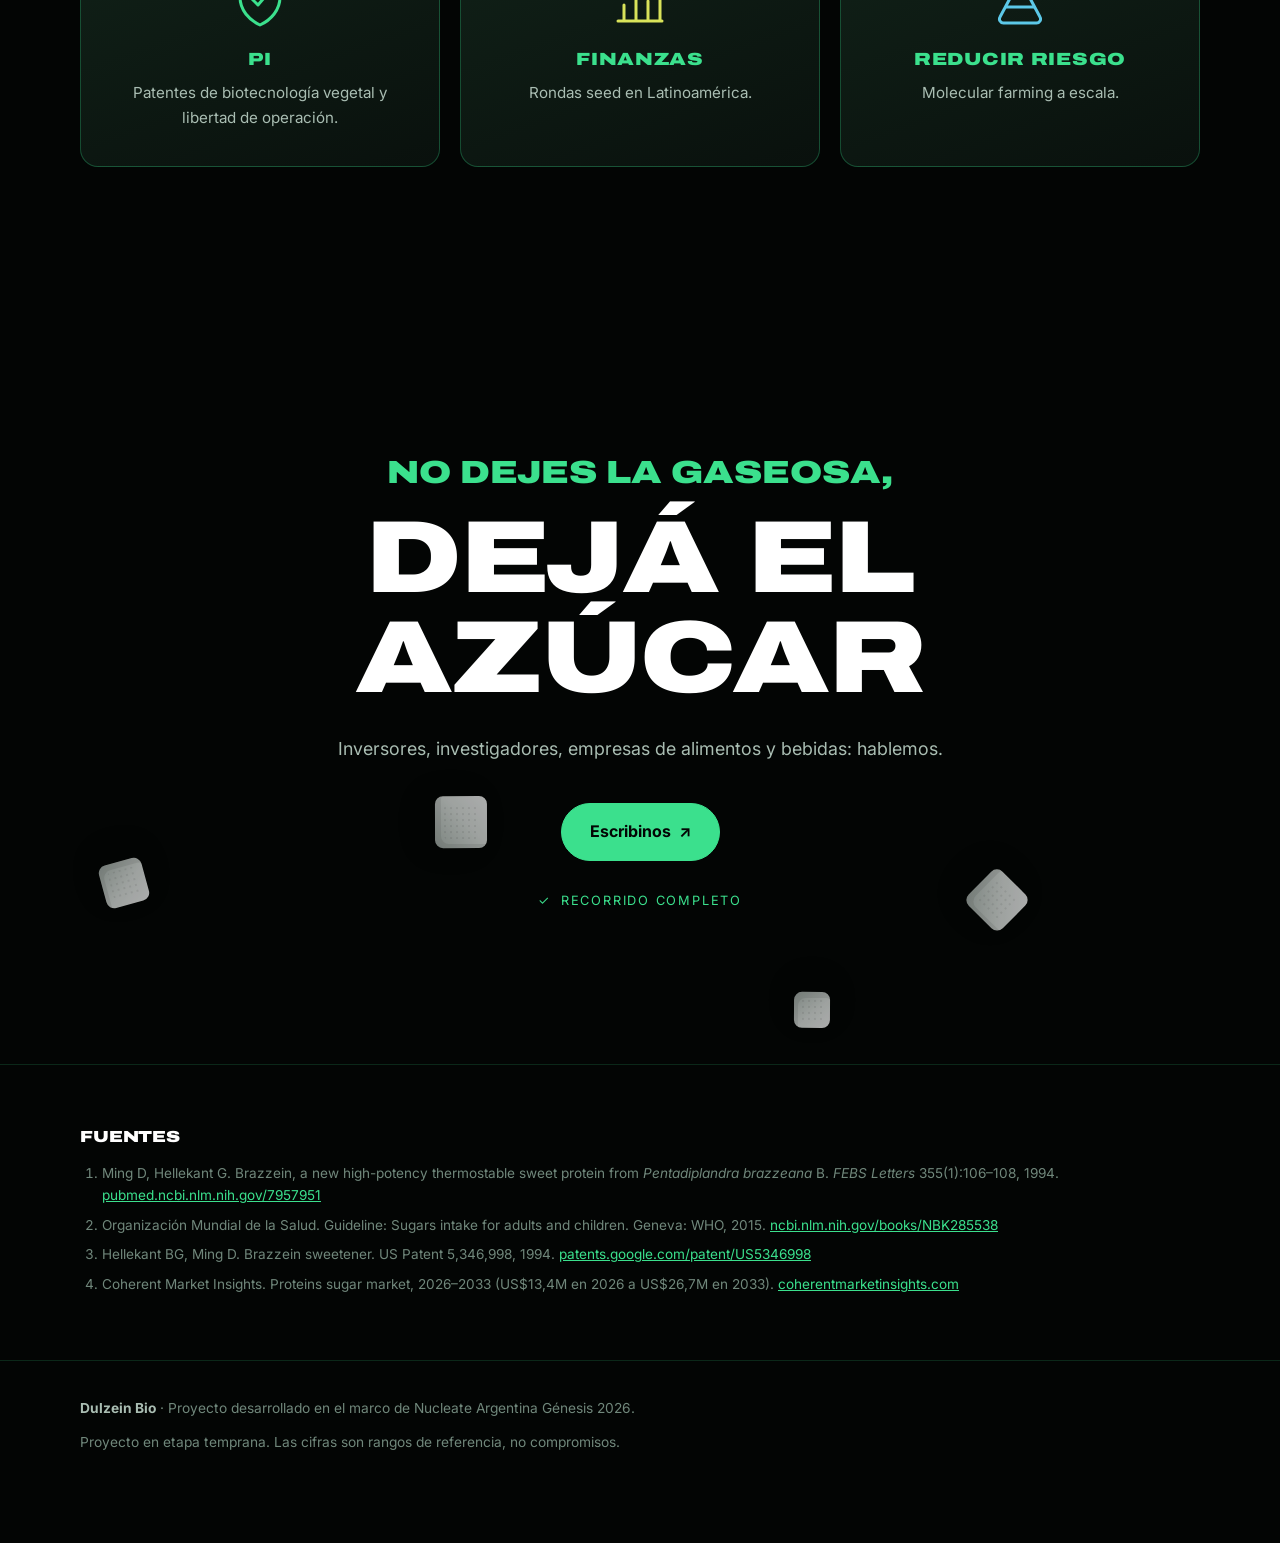
==== commit 299ccdcd: "Redesign site after the Génesis 2026 deck with scroll-driven "mini game" - Deck look: black backgrou" ====
--- a/es/index.html
+++ b/es/index.html
@@ -3,28 +3,28 @@
 <head>
   <meta charset="utf-8">
   <meta name="viewport" content="width=device-width, initial-scale=1">
-  <title>Dulzein | Brazzeína hecha por plantas, una proteína dulce natural</title>
-  <meta name="description" content="Dulzein es un proyecto biotecnológico en etapa temprana que produce brazzeína, una proteína naturalmente dulce, en lechuga hidropónica mediante molecular farming. Nucleate Argentina Génesis 2026.">
+  <title>Dulzein Bio | Edulcorante proteico producido en plantas</title>
+  <meta name="description" content="Dulzein Bio produce brazzeína recombinante, una proteína naturalmente dulce, a partir de biomasa vegetal cultivada en hidroponía. Proyecto en etapa temprana de Nucleate Argentina Génesis 2026.">
   <link rel="canonical" href="https://dulzein.bio/es/">
   <link rel="alternate" hreflang="en" href="https://dulzein.bio/">
   <link rel="alternate" hreflang="es" href="https://dulzein.bio/es/">
   <link rel="alternate" hreflang="x-default" href="https://dulzein.bio/">
-  <meta name="theme-color" content="#060A08">
+  <meta name="theme-color" content="#030504">
 
   <meta property="og:type" content="website">
-  <meta property="og:site_name" content="Dulzein">
-  <meta property="og:title" content="Dulzein | Dulzor sin el problema del azúcar. Hecho por plantas.">
-  <meta property="og:description" content="Producimos brazzeína, una proteína naturalmente dulce, en lechuga hidropónica mediante molecular farming.">
+  <meta property="og:site_name" content="Dulzein Bio">
+  <meta property="og:title" content="Dulzein Bio | Edulcorante proteico producido en plantas">
+  <meta property="og:description" content="Brazzeína recombinante a partir de biomasa vegetal producida en hidroponía. No dejes la gaseosa, dejá el azúcar.">
   <meta property="og:url" content="https://dulzein.bio/es/">
   <meta property="og:image" content="https://dulzein.bio/assets/og-image.png">
   <meta property="og:image:width" content="1200">
   <meta property="og:image:height" content="630">
-  <meta property="og:image:alt" content="Dulzein: Sweetness without the sugar problem. Made by plants.">
+  <meta property="og:image:alt" content="Dulzein Bio: plant-produced protein sweetener">
   <meta property="og:locale" content="es_AR">
   <meta property="og:locale:alternate" content="en_US">
   <meta name="twitter:card" content="summary_large_image">
-  <meta name="twitter:title" content="Dulzein | Dulzor sin el problema del azúcar. Hecho por plantas.">
-  <meta name="twitter:description" content="Producimos brazzeína, una proteína naturalmente dulce, en lechuga hidropónica mediante molecular farming.">
+  <meta name="twitter:title" content="Dulzein Bio | Edulcorante proteico producido en plantas">
+  <meta name="twitter:description" content="Brazzeína recombinante a partir de biomasa vegetal producida en hidroponía.">
   <meta name="twitter:image" content="https://dulzein.bio/assets/og-image.png">
 
   <link rel="icon" href="/assets/favicon.svg" type="image/svg+xml">
@@ -33,194 +33,352 @@
 
   <link rel="preconnect" href="https://fonts.googleapis.com">
   <link rel="preconnect" href="https://fonts.gstatic.com" crossorigin>
-  <link rel="stylesheet" href="https://fonts.googleapis.com/css2?family=Inter:wght@400;600;700;800&display=swap">
+  <link rel="stylesheet" href="https://fonts.googleapis.com/css2?family=Archivo:wdth,wght@125,800..900&family=Inter:wght@400;500;600;700;800&display=swap">
   <link rel="stylesheet" href="/assets/styles.css">
+  <script>document.documentElement.classList.add("js")</script>
+  <script src="/assets/main.js" defer></script>
+
 </head>
 <body>
   <a class="skip" href="#main">Saltar al contenido</a>
+  <div class="ambient" aria-hidden="true"><i></i><i></i><i></i></div>
+  <div class="progress" aria-hidden="true"><span></span></div>
+  <div class="hud" aria-hidden="true"><span class="hud-num">1/9</span><span>Nivel</span><span class="hud-name">Inicio</span></div>
 
   <header class="site-header">
     <div class="wrap">
-      <a class="brand" href="/es/" aria-label="Dulzein, inicio">
-        <img src="/assets/favicon.svg" alt="" width="28" height="28">
-        Dulzein
+      <a class="brand" href="/es/" aria-label="Dulzein Bio, inicio">
+        <img src="/assets/favicon.svg" alt="" width="26" height="26">
+        DULZEIN BIO
       </a>
       <nav class="nav" aria-label="Principal">
-        <a class="hide-sm" href="#solution">Solución</a>
+        <a class="hide-sm" href="#brazzein">Brazzeína</a>
         <a class="hide-sm" href="#roadmap">Roadmap</a>
         <a class="hide-sm" href="#team">Equipo</a>
+        <a class="hide-sm" href="#contact">Contacto</a>
         <a class="lang" href="/" hreflang="en" lang="en">EN</a>
       </nav>
     </div>
   </header>
 
   <main id="main">
-    <!-- Hero -->
+    <!-- ===== Hero ===== -->
     <section class="hero">
       <div class="wrap">
-        <span class="pill">Nucleate Argentina · Génesis 2026</span>
-        <h1>Dulzor sin el problema del azúcar. <span class="g">Hecho por plantas.</span></h1>
-        <p class="lead">Estamos desarrollando una forma de producir brazzeína, una proteína naturalmente dulce, en lechuga hidropónica. El objetivo: un edulcorante de origen vegetal a un precio justo.</p>
-        <div class="actions">
-          <a class="btn" href="#contact">Contacto</a>
-          <a class="btn ghost" href="#solution">Cómo funciona</a>
-        </div>
-      </div>
-    </section>
-
-    <!-- Problema -->
-    <section id="problem">
-      <div class="wrap">
-        <p class="eyebrow">El problema</p>
-        <h2>El mundo necesita menos azúcar. <span class="g">El sabor sigue importando.</span></h2>
+        <div>
+          <span class="pill">Nucleate Argentina | Génesis 2026</span>
+          <h1 class="display">Dulzein <span class="g">Bio</span></h1>
+          <p class="sub">Edulcorante proteico producido en plantas</p>
+          <p class="lead">Brazzeína recombinante a partir de biomasa vegetal producida en hidroponía.</p>
+          <div class="actions">
+            <a class="btn" href="#problem">Empezar el recorrido <span aria-hidden="true">↓</span></a>
+            <a class="btn ghost" href="#contact">Contacto</a>
+          </div>
+        </div>
+        <div class="hero-mol float">
+          <canvas class="molecule" data-tilt data-start="0.4" role="img" aria-label="Modelo 3D giratorio de brazzeína: 54 esferas, una por aminoácido"></canvas>
+        </div>
+      </div>
+      <a class="scroll-hint" href="#problem" aria-label="Bajar"><span></span>Scrolleá para jugar</a>
+    </section>
+
+    <!-- ===== L1 Problem ===== -->
+    <section id="problem" data-level="El problema">
+      <div class="wrap">
+        <span class="pill tag" data-reveal>Dato importante</span>
+        <h2 data-reveal>El mundo quiere <span class="g">menos azúcar</span></h2>
         <div class="problem-grid">
-          <div class="card">
-            <div class="big">&lt;10%<small> de la energía diaria</small></div>
-            <p>La Organización Mundial de la Salud recomienda con fuerza que adultos y niños mantengan los azúcares libres por debajo del 10% de la ingesta calórica total.<sup><a href="#ref-2" aria-label="Fuente 2">[2]</a></sup></p>
-          </div>
-          <ul>
-            <li>Reducir azúcar sin perder dulzor es un desafío para la industria de alimentos y bebidas.</li>
-            <li>Las proteínas dulces como la brazzeína existen en la naturaleza, pero son difíciles de obtener a escala.</li>
-            <li>Producirlas a un costo accesible es el cuello de botella que queremos resolver.</li>
-          </ul>
-        </div>
-      </div>
-    </section>
-
-    <!-- Solución -->
-    <section id="solution">
-      <div class="wrap">
-        <p class="eyebrow">Nuestro enfoque</p>
-        <h2>Plantas como <span class="g">fábricas de proteínas.</span></h2>
-        <p class="lead">El molecular farming usa plantas para producir proteínas de valor. Estamos construyendo un proceso para producir brazzeína en lechuga (<i>Lactuca sativa</i>).</p>
-        <ol class="steps" role="list">
-          <li class="card step">
-            <svg viewBox="0 0 48 48" fill="none" stroke="#3BE08D" stroke-width="2.5" stroke-linecap="round" aria-hidden="true"><path d="M16 6c0 12 16 12 16 24s-16 12-16 12M32 6c0 12-16 12-16 24s16 12 16 12M19 14h10M19 34h10"/></svg>
-            <h3>Diseñar</h3>
-            <p>Diseñar el gen de brazzeína y el sistema de expresión en la planta.</p>
+          <div class="card" data-reveal="left">
+            <div class="score" aria-label="Personas con diabetes: 200 millones en 1990, 830 millones en 2022">
+              <span class="from">200M</span><span class="arrow" aria-hidden="true">→</span>
+              <span class="to"><span data-count="830" data-from="200">830</span>M</span>
+              <span class="unit">personas con diabetes</span>
+            </div>
+            <blockquote>
+              “The number of people living with diabetes rose from 200 million in 1990 to 830 million in 2022.”
+              <footer>Organización Mundial de la Salud, <a href="https://www.who.int/news-room/fact-sheets/detail/diabetes" rel="noopener">Diabetes fact sheet</a> (2024). Cita textual en inglés.</footer>
+            </blockquote>
+          </div>
+          <div class="card" data-reveal="right" style="--d:1">
+            <div class="big">&lt;10%<small>de la energía diaria en azúcares libres</small></div>
+            <p>La OMS recomienda con fuerza que adultos y niños mantengan los azúcares libres por debajo del 10% de la ingesta calórica total.<sup><a href="#ref-2" aria-label="Fuente 2">[2]</a></sup></p>
+          </div>
+        </div>
+        <p class="subhead" data-reveal>Reducir azúcar <em>sin perder</em> la experiencia del producto.</p>
+        <p class="lead" data-reveal>Una oportunidad: <span class="g">usar plantas como biofábricas de ingredientes activos nutricionales.</span></p>
+      </div>
+    </section>
+
+    <!-- ===== L2 Alternatives ===== -->
+    <section id="alternatives" data-level="Alternativas">
+      <div class="wrap">
+        <span class="pill tag" data-reveal>Puntos de diferencia</span>
+        <h2 data-reveal>Las alternativas actuales <span class="g">no alcanzan</span></h2>
+        <div class="alts">
+          <article class="card alt" data-reveal style="--d:0">
+            <h3>Edulcorantes sintéticos</h3>
+            <ul><li>Intensidad muy alta</li><li>Bajo costo industrial</li></ul>
+            <p class="con"><span aria-hidden="true">⚠</span> Regusto químico y límites de aplicación</p>
+          </article>
+          <article class="card alt" data-reveal style="--d:1">
+            <h3>Edulcorantes de origen vegetal</h3>
+            <ul><li>Origen vegetal percibido</li><li>Alto poder endulzante</li></ul>
+            <p class="con"><span aria-hidden="true">⚠</span> Notas amargas; suelen necesitar enmascarantes</p>
+          </article>
+          <article class="card alt win" data-reveal="pop" style="--d:2">
+            <span class="badge">Elegido</span>
+            <h3>Proteínas dulces</h3>
+            <ul><li>Intensidad extrema</li><li>Sabor limpio, parecido al azúcar</li></ul>
+            <p class="con"><span aria-hidden="true">⊕</span> Necesitan una ruta de producción nueva y escalable</p>
+          </article>
+        </div>
+        <p class="small sources-line" data-reveal>Fuentes: <a href="https://www.intechopen.com/chapters/89364" rel="noopener">IntechOpen, Chemistry of Food Sweeteners</a>; Dimensions of Dental Hygiene, Sweetness Without Sugar.</p>
+      </div>
+    </section>
+
+    <!-- ===== L3 Brazzein ===== -->
+    <section id="brazzein" data-level="Brazzeína">
+      <div class="wrap">
+        <span class="pill tag" data-reveal>Una nueva tecnología</span>
+        <h2 data-reveal>Brazzeína: una proteína dulce <span class="g">diseñada por la naturaleza</span></h2>
+        <div class="brz">
+          <div class="brz-mol" data-scroll>
+            <canvas class="molecule" data-start="2.2" role="img" aria-label="Modelo 3D de brazzeína"></canvas>
+          </div>
+          <div class="stats">
+            <div class="card stat" data-reveal="right" style="--d:0">
+              <div class="num"><span data-count="2000" data-from="1" data-sep=".">2.000</span>×</div>
+              <p>Hasta 2.000 veces más dulce que la sacarosa (500× frente a una solución de azúcar al 10%).<sup><a href="#ref-1" aria-label="Fuente 1">[1]</a></sup></p>
+            </div>
+            <div class="card stat" data-reveal="right" style="--d:1">
+              <div class="num">6,5 kDa</div>
+              <p>Solo <span data-count="54">54</span> aminoácidos: una de las proteínas dulces más pequeñas.<sup><a href="#ref-1" aria-label="Fuente 1">[1]</a></sup></p>
+            </div>
+            <div class="card stat" data-reveal="right" style="--d:2">
+              <div class="num"><span data-count="98">98</span> °C</div>
+              <p>Siguió muy dulce tras 2 horas a 98 °C.<sup><a href="#ref-3" aria-label="Fuente 3">[3]</a></sup><span class="small">Pruebas de sabor en buffers de pH 2 a 8.</span></p>
+            </div>
+          </div>
+        </div>
+        <p class="punch" data-reveal>La pregunta no es si funciona. <span class="g">La pregunta es cómo producirla de forma competitiva.</span></p>
+      </div>
+    </section>
+
+    <!-- ===== L4 Biofactory ===== -->
+    <section id="biofactory" data-level="Biofábrica">
+      <div class="wrap">
+        <span class="pill tag" data-reveal>Nuevo paradigma biotecnológico</span>
+        <h2 data-reveal><i>Lactuca sativa</i>: <span class="g">una lechuga biofábrica</span></h2>
+        <div class="farm" data-scroll>
+          <svg class="lettuce" viewBox="0 0 400 440" role="img" aria-label="Una lechuga crece en un canal hidropónico y libera moléculas de brazzeína">
+            <defs>
+              <linearGradient id="leafA" x1="0" y1="1" x2="0" y2="0"><stop offset="0" stop-color="#1E7A43"/><stop offset=".6" stop-color="#4CC46E"/><stop offset="1" stop-color="#A9E879"/></linearGradient>
+              <linearGradient id="leafB" x1="0" y1="1" x2="0" y2="0"><stop offset="0" stop-color="#2E9E52"/><stop offset=".55" stop-color="#7EDB74"/><stop offset="1" stop-color="#D4F59A"/></linearGradient>
+              <linearGradient id="water" x1="0" y1="0" x2="0" y2="1"><stop offset="0" stop-color="#5CC8E8" stop-opacity=".6"/><stop offset="1" stop-color="#1F7A4D" stop-opacity=".2"/></linearGradient>
+              <path id="leaf" d="M0 0C-34-40-54-120-42-190-36-232-15-262 0-270 15-262 36-232 42-190 54-120 34-40 0 0Z"/>
+            </defs>
+            <!-- leaves: outer ones grow first -->
+            <g transform="translate(200 356) rotate(-52) scale(.78)"><g class="leaf" style="--d:0"><use href="#leaf" fill="url(#leafA)"/><path d="M0-6V-250" stroke="#D4F59A" stroke-opacity=".5" stroke-width="3"/></g></g>
+            <g transform="translate(200 356) rotate(50) scale(.8)"><g class="leaf" style="--d:0"><use href="#leaf" fill="url(#leafA)"/><path d="M0-6V-250" stroke="#D4F59A" stroke-opacity=".5" stroke-width="3"/></g></g>
+            <g transform="translate(200 356) rotate(-28) scale(.95)"><g class="leaf" style="--d:1"><use href="#leaf" fill="url(#leafA)"/><path d="M0-6V-250" stroke="#D4F59A" stroke-opacity=".5" stroke-width="3"/></g></g>
+            <g transform="translate(200 356) rotate(27) scale(.96)"><g class="leaf" style="--d:1"><use href="#leaf" fill="url(#leafA)"/><path d="M0-6V-250" stroke="#D4F59A" stroke-opacity=".5" stroke-width="3"/></g></g>
+            <g transform="translate(200 356) rotate(-10) scale(1.08)"><g class="leaf" style="--d:2"><use href="#leaf" fill="url(#leafB)"/><path d="M0-6V-250" stroke="#F0FFD0" stroke-opacity=".6" stroke-width="3"/></g></g>
+            <g transform="translate(200 356) rotate(9) scale(1.04)"><g class="leaf" style="--d:2.4"><use href="#leaf" fill="url(#leafB)"/><path d="M0-6V-250" stroke="#F0FFD0" stroke-opacity=".6" stroke-width="3"/></g></g>
+            <!-- hydroponic channel -->
+            <rect x="40" y="350" width="320" height="56" rx="28" fill="#0C1611" stroke="#1F7A4D" stroke-width="2"/>
+            <path d="M62 384q23-9 46 0t46 0 46 0 46 0 46 0 46 0" fill="none" stroke="url(#water)" stroke-width="10" stroke-linecap="round"/>
+            <path d="M172 350h56l-8 22h-40z" fill="#12241A" stroke="#2BB673" stroke-width="2"/>
+            <!-- brazzein molecules released -->
+            <g class="bubble" style="--d:0"><circle cx="96" cy="120" r="9" fill="#E86BC0"/><circle cx="108" cy="112" r="8" fill="#5CC8E8"/><circle cx="104" cy="126" r="7" fill="#D9E35A"/></g>
+            <g class="bubble" style="--d:1"><circle cx="300" cy="96" r="9" fill="#5CC8E8"/><circle cx="312" cy="106" r="8" fill="#3BE08D"/><circle cx="296" cy="108" r="7" fill="#E86BC0"/></g>
+            <g class="bubble" style="--d:2"><circle cx="204" cy="40" r="10" fill="#D9E35A"/><circle cx="218" cy="48" r="8" fill="#E86BC0"/><circle cx="200" cy="54" r="7" fill="#5CC8E8"/></g>
+            <g class="bubble" style="--d:3"><circle cx="150" cy="70" r="7" fill="#3BE08D"/><circle cx="160" cy="62" r="6" fill="#D9E35A"/></g>
+            <g class="bubble" style="--d:3.5"><circle cx="262" cy="60" r="7" fill="#E86BC0"/><circle cx="252" cy="68" r="6" fill="#5CC8E8"/></g>
+          </svg>
+          <div>
+            <ol class="steps">
+              <li class="card step" data-reveal style="--d:0"><div><h3>Diseñar</h3><p>Gen de brazzeína optimizado para la planta y cassette de expresión.</p></div></li>
+              <li class="card step" data-reveal style="--d:1"><div><h3>Cultivar</h3><p>Expresión transitoria en lechuga hidropónica mediante agroinfiltración.</p></div></li>
+              <li class="card step" data-reveal style="--d:2"><div><h3>Purificar</h3><p>Un paso térmico que aprovecha la termoestabilidad de la brazzeína, confirmado con ELISA y Western blot.</p></div></li>
+            </ol>
+            <div class="chips" data-reveal style="--d:3">
+              <span class="pill">Adaptada a sistemas hidropónicos</span>
+              <span class="pill">Un cultivo alimenticio conocido</span>
+            </div>
+          </div>
+        </div>
+      </div>
+    </section>
+
+    <!-- ===== L5 Market ===== -->
+    <section id="market" data-level="Mercado">
+      <div class="wrap">
+        <span class="pill tag" data-reveal>Resultados y validación</span>
+        <h2 data-reveal>El mercado ya paga por <span class="g">brazzeína recombinante</span></h2>
+        <div class="market">
+          <div class="card price" data-reveal style="--d:0">
+            <h3>Precios de mercado</h3>
+            <div class="num">US$316–368/kg</div>
+            <p>Listado B2B público. Ofertas de mayor pureza llegan a unos US$1.500/kg.</p>
+            <p class="small">Precio de referencia, no una cotización.</p>
+          </div>
+          <div class="card price" data-reveal style="--d:1">
+            <h3>Costo de referencia</h3>
+            <div class="num">US$57–80/kg</div>
+            <p>Costo modelado de fermentación fúngica (<i>T. reesei</i>, 1,3 g/L en biorreactor).</p>
+            <p class="small">Rango de referencia.</p>
+          </div>
+          <div class="card price hi" data-reveal style="--d:2">
+            <h3>Oportunidad B2B</h3>
+            <p>El mercado ya tiene un precio. Nuestra ruta vegetal busca ofrecer un ingrediente limpio a líderes de bebidas y consumo masivo que necesitan reducir azúcar.</p>
+          </div>
+        </div>
+        <div class="growth">
+          <div class="card cagr" data-reveal="left">
+            <div class="big"><span data-count="10.3" data-decimals="1" data-sep=".">10,3</span>%<small>CAGR del mercado global de proteínas dulces, 2026–2033<sup><a href="#ref-4" aria-label="Fuente 4">[4]</a></sup></small></div>
+          </div>
+          <div data-reveal="right">
+            <div class="bars" data-reveal role="img" aria-label="Mercado de proteínas dulces: US$13,4 millones en 2026, US$26,7 millones en 2033">
+              <div>US$13,4M<b></b></div>
+              <div>US$26,7M<b></b></div>
+            </div>
+            <div class="bars-x" aria-hidden="true"><span>2026</span><span>2033</span></div>
+          </div>
+        </div>
+      </div>
+    </section>
+
+    <!-- ===== L6 Roadmap ===== -->
+    <section id="roadmap" data-level="Roadmap">
+      <div class="wrap">
+        <span class="pill tag" data-reveal>Roadmap</span>
+        <h2 data-reveal>¿Cómo llegamos <span class="g">al producto?</span></h2>
+        <div class="road" data-scroll="track">
+          <div class="road-track" aria-hidden="true"><b></b></div>
+          <div class="player" aria-hidden="true"><canvas class="molecule" data-start="1"></canvas></div>
+          <ol class="stages">
+            <li class="stage">
+              <div class="when">Hoy</div>
+              <div class="arrow">Diseñar</div>
+              <p class="what">Diseño de planta + gen</p>
+              <div class="card fund"><div class="k">Génesis</div><div class="v">Programa</div><div class="n">Apoyo</div></div>
+            </li>
+            <li class="stage">
+              <div class="when">2027</div>
+              <div class="arrow">Probar que funciona</div>
+              <p class="what">Brazzeína detectada y probada</p>
+              <div class="card fund"><div class="k">Pre-seed</div><div class="v">&lt; US$150K</div><div class="n">No dilutivo</div></div>
+            </li>
+            <li class="stage">
+              <div class="when">2028</div>
+              <div class="arrow">Probar que rinde</div>
+              <p class="what">Modelo de costos + PI clara</p>
+              <div class="card fund"><div class="k">Seed</div><div class="v">US$0,5–1M</div><div class="n">Rango de ticket VC</div></div>
+            </li>
+            <li class="stage">
+              <div class="when">2029</div>
+              <div class="arrow">Escalar</div>
+              <p class="what">Piloto + primer acuerdo B2B</p>
+              <div class="card fund"><div class="k">Ronda piloto</div><div class="v">A cotizar</div><div class="n">Sin fuente verificada aún</div></div>
+            </li>
+          </ol>
+        </div>
+        <p class="closing" data-reveal><strong>Primer acuerdo comercial para 2029</strong>, con una proteína dulce hecha por plantas a un precio justo.</p>
+        <p class="small" data-reveal>Rangos de referencia, no un presupuesto. Fuentes: Agencia I+D+i Startup TRL 3-4 (hasta US$150K); The Yield Lab Latam (US$100K–1M); Venturance (US$450K–3M). Costo a escala piloto: sin fuente verificada aún.</p>
+      </div>
+    </section>
+
+    <!-- ===== L7 Team ===== -->
+    <section id="team" data-level="Equipo">
+      <div class="wrap">
+        <span class="pill tag" data-reveal>Equipo</span>
+        <h2 data-reveal>¿Quiénes <span class="g">somos?</span></h2>
+        <ul class="team">
+          <li class="card member" data-reveal style="--d:0">
+            <div class="avatar" aria-hidden="true">CG</div>
+            <h3>Constanza Agostina Guimaraez</h3>
+            <span class="role">CEO</span>
+            <ul><li>Ingeniera Química</li><li>Micropropagación vegetal en biorreactores</li><li>Negocio y Producto</li></ul>
           </li>
-          <li class="card step">
-            <svg viewBox="0 0 48 48" fill="none" stroke="#3BE08D" stroke-width="2.5" stroke-linecap="round" stroke-linejoin="round" aria-hidden="true"><path d="M24 42V22M24 22c0-8-6-14-14-14 0 8 6 14 14 14zM24 28c0-8 6-14 14-14 0 8-6 14-14 14zM12 42h24"/></svg>
-            <h3>Cultivar</h3>
-            <p>Expresar la proteína de forma transitoria en lechuga hidropónica mediante agroinfiltración.</p>
-          </li>
-          <li class="card step">
-            <svg viewBox="0 0 48 48" fill="none" stroke="#3BE08D" stroke-width="2.5" stroke-linecap="round" stroke-linejoin="round" aria-hidden="true"><path d="M18 6h12M20 6v12L9 38a3 3 0 0 0 3 4h24a3 3 0 0 0 3-4L28 18V6M14 30h20"/></svg>
-            <h3>Purificar</h3>
-            <p>Purificar con un paso de choque térmico y confirmar con ELISA y Western blot.</p>
-          </li>
-        </ol>
-      </div>
-    </section>
-
-    <!-- Por qué brazzeína -->
-    <section id="brazzein">
-      <div class="wrap">
-        <p class="eyebrow">Por qué brazzeína</p>
-        <h2>Una proteína dulce, <span class="g">presente en la naturaleza.</span></h2>
-        <div class="facts">
-          <div class="card fact">
-            <div class="num"><span class="g">500–2.000×</span></div>
-            <p>Más dulce que la sacarosa, según la concentración de comparación.<sup><a href="#ref-1" aria-label="Fuente 1">[1]</a></sup></p>
-          </div>
-          <div class="card fact">
-            <div class="num">Origen <span class="g">vegetal</span></div>
-            <p>Identificada por primera vez en el fruto de <i>Pentadiplandra brazzeana</i>, una planta de África occidental. Una proteína pequeña de 54 aminoácidos.<sup><a href="#ref-1" aria-label="Fuente 1">[1]</a></sup></p>
-          </div>
-          <div class="card fact">
-            <div class="num">4 h <span class="g">a 80 °C</span></div>
-            <p>El dulzor se mantuvo tras este tratamiento térmico en el estudio original.<sup><a href="#ref-1" aria-label="Fuente 1">[1]</a></sup></p>
-          </div>
-        </div>
-      </div>
-    </section>
-
-    <!-- Roadmap -->
-    <section id="roadmap">
-      <div class="wrap">
-        <p class="eyebrow">Roadmap</p>
-        <h2>Del diseño al <span class="g">primer acuerdo.</span></h2>
-        <ol class="timeline" role="list">
-          <li>
-            <div class="year">2026</div><span class="dot" aria-hidden="true"></span>
-            <h3>Diseñar</h3>
-            <p>Diseño de planta y gen.</p>
-            <div class="fig">Programa Génesis</div>
-          </li>
-          <li>
-            <div class="year">2027</div><span class="dot" aria-hidden="true"></span>
-            <h3>Probar que funciona</h3>
-            <p>Brazzeína detectada y probada: ELISA, Western blot y análisis sensorial.</p>
-            <div class="fig">Hasta US$150K<small>No dilutivo · rango de referencia</small></div>
-          </li>
-          <li>
-            <div class="year">2028</div><span class="dot" aria-hidden="true"></span>
-            <h3>Probar que rinde</h3>
-            <p>Análisis tecnoeconómico (TEA) y propiedad intelectual.</p>
-            <div class="fig">Seed US$0,5–1M<small>Rango de referencia</small></div>
-          </li>
-          <li>
-            <div class="year">2029</div><span class="dot" aria-hidden="true"></span>
-            <h3>Escalar</h3>
-            <p>Producción piloto y primer acuerdo B2B.</p>
-            <div class="fig">A definir</div>
-          </li>
-        </ol>
-        <p class="closing">Primer acuerdo comercial <span class="g">para 2029.</span></p>
-        <p class="note">Los montos de financiamiento son rangos de referencia de programas públicos e inversores regionales, no un presupuesto ni un compromiso.</p>
-      </div>
-    </section>
-
-    <!-- Equipo -->
-    <section id="team">
-      <div class="wrap">
-        <p class="eyebrow">Equipo</p>
-        <h2>Las personas <span class="g">detrás de Dulzein.</span></h2>
-        <ul class="team" role="list">
-          <li class="card member">
-            <div class="avatar" aria-hidden="true">CG</div>
-            <h3>Constanza Guimaraez</h3>
-            <p class="role" hidden></p>
-          </li>
-          <li class="card member">
+          <li class="card member" data-reveal style="--d:1">
             <div class="avatar" aria-hidden="true">VB</div>
             <h3>Vanesa Beretta</h3>
-            <p class="role" hidden></p>
+            <span class="role">CSO</span>
+            <ul><li>Ingeniera Agrónoma y Doctora en Ciencias Biológicas</li><li>Emprendedora en hidroponía</li><li>Candidata MBA</li></ul>
           </li>
-          <li class="card member">
+          <li class="card member" data-reveal style="--d:2">
             <div class="avatar" aria-hidden="true">PO</div>
             <h3>Paula Otero Signorelli</h3>
-            <p class="role" hidden></p>
+            <span class="role">CTO</span>
+            <ul><li>Lic. en Biotecnología</li><li>Diplomatura en Bionegocios</li></ul>
           </li>
-          <li class="card member">
+          <li class="card member" data-reveal style="--d:3">
             <div class="avatar" aria-hidden="true">FM</div>
             <h3>Francisco Marcó Berberian</h3>
-            <p class="role" hidden></p>
+            <span class="role">COO</span>
+            <ul><li>Lic. en Biología y Biotecnología Aplicada</li></ul>
           </li>
         </ul>
-      </div>
-    </section>
-
-    <!-- Contacto -->
-    <section id="contact" class="contact">
-      <div class="wrap">
-        <p class="eyebrow">Contacto</p>
-        <h2>Hablemos<span class="g">.</span></h2>
-        <p class="lead">Inversores, investigadores, empresas de alimentos: nos interesa escucharlos.</p>
-        <div class="actions">
+        <p class="vision" data-reveal>Imaginamos una producción sostenible y optimizada de ingredientes de uso masivo.</p>
+      </div>
+    </section>
+
+    <!-- ===== L8 Join ===== -->
+    <section id="join" data-level="Sumate">
+      <div class="wrap">
+        <span class="pill tag" data-reveal>Sumate al próximo nivel</span>
+        <h2 data-reveal>Estamos <span class="g">buscando…</span></h2>
+        <div class="asks">
+          <div class="card ask" data-reveal="pop" style="--d:0">
+            <svg viewBox="0 0 64 64" fill="none" stroke="#3BE08D" stroke-width="3" stroke-linejoin="round" aria-hidden="true"><path d="M32 6l20 8v16c0 13-9 23-20 28C21 53 12 43 12 30V14z"/><path d="M24 32l6 6 11-13"/></svg>
+            <h3>PI</h3>
+            <p>Patentes de biotecnología vegetal y libertad de operación.</p>
+          </div>
+          <div class="card ask" data-reveal="pop" style="--d:1">
+            <svg viewBox="0 0 64 64" fill="none" stroke="#D9E35A" stroke-width="3" stroke-linecap="round" aria-hidden="true"><path d="M10 54h44M16 54V38M28 54V28M40 54V34M52 54V16"/><path d="M14 30l14-12 12 8 14-14"/></svg>
+            <h3>Finanzas</h3>
+            <p>Rondas seed en Latinoamérica.</p>
+          </div>
+          <div class="card ask" data-reveal="pop" style="--d:2">
+            <svg viewBox="0 0 64 64" fill="none" stroke="#5CC8E8" stroke-width="3" stroke-linecap="round" stroke-linejoin="round" aria-hidden="true"><path d="M24 6h16M27 6v16L12 50a4 4 0 0 0 3.5 6h33a4 4 0 0 0 3.5-6L37 22V6"/><path d="M18 40h28"/></svg>
+            <h3>Reducir riesgo</h3>
+            <p>Molecular farming a escala.</p>
+          </div>
+        </div>
+      </div>
+    </section>
+
+    <!-- ===== Finale ===== -->
+    <section id="contact" class="finale" data-level="Nivel final" data-scroll>
+      <div class="cubes" aria-hidden="true">
+        <i class="cube" style="left:8%;--s:44px;--fall:820px;--spin:220deg"></i>
+        <i class="cube" style="left:20%;--s:30px;--fall:980px;--spin:-160deg;top:10%"></i>
+        <i class="cube" style="left:34%;--s:52px;--fall:760px;--spin:120deg;top:-60px"></i>
+        <i class="cube" style="left:62%;--s:36px;--fall:900px;--spin:-240deg;top:4%"></i>
+        <i class="cube" style="left:76%;--s:48px;--fall:840px;--spin:180deg"></i>
+        <i class="cube" style="left:90%;--s:28px;--fall:1000px;--spin:-200deg;top:14%"></i>
+      </div>
+      <div class="wrap">
+        <p class="pre" data-reveal>No dejes la gaseosa,</p>
+        <h2 data-reveal style="--d:1">Dejá el azúcar</h2>
+        <p class="lead" data-reveal style="--d:2">Inversores, investigadores, empresas de alimentos y bebidas: hablemos.</p>
+        <div class="actions" data-reveal style="--d:3">
           <!-- GOOGLE_FORM_URL: reemplazar por el link del Google Form del equipo -->
           <a class="btn" href="https://forms.gle/REPLACE_ME" target="_blank" rel="noopener">Escribinos <span aria-hidden="true">↗</span><span class="sr-only"> (se abre en una pestaña nueva)</span></a>
         </div>
-      </div>
-    </section>
-
-    <!-- Fuentes -->
+        <p class="done" data-reveal style="--d:4"><span aria-hidden="true">✓</span> Recorrido completo</p>
+      </div>
+    </section>
+
+    <!-- ===== Sources ===== -->
     <section class="sources" aria-labelledby="sources-title">
       <div class="wrap">
         <h2 id="sources-title">Fuentes</h2>
         <ol>
           <li id="ref-1">Ming D, Hellekant G. Brazzein, a new high-potency thermostable sweet protein from <i>Pentadiplandra brazzeana</i> B. <i>FEBS Letters</i> 355(1):106–108, 1994. <a href="https://pubmed.ncbi.nlm.nih.gov/7957951/" rel="noopener">pubmed.ncbi.nlm.nih.gov/7957951</a></li>
-          <li id="ref-2">Organización Mundial de la Salud. Guideline: Sugars intake for adults and children. Ginebra: OMS, 2015. <a href="https://www.ncbi.nlm.nih.gov/books/NBK285538/" rel="noopener">ncbi.nlm.nih.gov/books/NBK285538</a></li>
+          <li id="ref-2">Organización Mundial de la Salud. Guideline: Sugars intake for adults and children. Geneva: WHO, 2015. <a href="https://www.ncbi.nlm.nih.gov/books/NBK285538/" rel="noopener">ncbi.nlm.nih.gov/books/NBK285538</a></li>
+          <li id="ref-3">Hellekant BG, Ming D. Brazzein sweetener. US Patent 5,346,998, 1994. <a href="https://patents.google.com/patent/US5346998" rel="noopener">patents.google.com/patent/US5346998</a></li>
+          <li id="ref-4">Coherent Market Insights. Proteins sugar market, 2026–2033 (US$13,4M en 2026 a US$26,7M en 2033). <a href="https://www.coherentmarketinsights.com/industry-reports/proteins-sugar-market" rel="noopener">coherentmarketinsights.com</a></li>
         </ol>
       </div>
     </section>
@@ -228,7 +386,7 @@
 
   <footer class="site-footer">
     <div class="wrap">
-      <p><strong>Dulzein</strong> · Proyecto desarrollado en el marco de Nucleate Argentina Génesis 2026.</p>
+      <p><strong>Dulzein Bio</strong> · Proyecto desarrollado en el marco de Nucleate Argentina Génesis 2026.</p>
       <p>Proyecto en etapa temprana. Las cifras son rangos de referencia, no compromisos.</p>
     </div>
   </footer>
--- a/assets/styles.css
+++ b/assets/styles.css
@@ -1,186 +1,276 @@
-/* Dulzein: palette matches the pitch deck */
+/* Dulzein Bio: styled after the Génesis 2026 deck */
 :root {
-  --bg: #060A08;
-  --card: #0F1A14;
+  --bg: #030504;
+  --card: #0C1611;
+  --card-2: #12241A;
   --line: #1F7A4D;
   --green: #3BE08D;
   --green-muted: #2BB673;
+  --lime: #D9E35A;
   --white: #FFFFFF;
-  --text: #9DB2A6;
+  --text: #A9BDB2;
   --faint: #70877B;
   --alert: #FF7A7A;
   --sky: #5CC8E8;
-  --radius: 16px;
-  --max: 1080px;
+  --pink: #E86BC0;
+  --radius: 18px;
+  --max: 1160px;
+  --display: "Archivo", "Arial Black", Arial, sans-serif;
+  --sy: 0;
   color-scheme: dark;
 }
 
 *, *::before, *::after { box-sizing: border-box; }
 html { scroll-behavior: smooth; -webkit-text-size-adjust: 100%; }
-@media (prefers-reduced-motion: reduce) { html { scroll-behavior: auto; } }
-
 body {
-  margin: 0;
-  background: var(--bg);
-  color: var(--text);
+  margin: 0; background: var(--bg); color: var(--text);
   font-family: "Inter", system-ui, -apple-system, "Segoe UI", Roboto, Arial, sans-serif;
-  font-size: 17px;
-  line-height: 1.6;
-  overflow-x: hidden;
-}
-
+  font-size: 17px; line-height: 1.6; overflow-x: hidden;
+}
+main, .site-footer { overflow-x: clip;
+}
 a { color: var(--green); }
 a:hover { color: var(--white); }
-:focus-visible { outline: 3px solid var(--sky); outline-offset: 3px; border-radius: 4px; }
-
-.skip {
-  position: absolute; left: 16px; top: -48px;
-  background: var(--green); color: var(--bg); padding: 8px 14px; border-radius: 8px;
-  font-weight: 600; text-decoration: none; z-index: 10;
-}
+:focus-visible { outline: 3px solid var(--sky); outline-offset: 3px; border-radius: 6px; }
+img, svg, canvas { display: block; max-width: 100%; }
+.sr-only { position: absolute; width: 1px; height: 1px; overflow: hidden; clip: rect(0 0 0 0); white-space: nowrap; }
+.skip { position: absolute; left: 16px; top: -60px; z-index: 50; background: var(--green); color: var(--bg); padding: 8px 14px; border-radius: 8px; font-weight: 700; text-decoration: none; }
 .skip:focus { top: 12px; }
-
-.wrap { max-width: var(--max); margin: 0 auto; padding: 0 20px; }
-
-/* Header */
-.site-header {
-  position: sticky; top: 0; z-index: 5;
-  background: rgba(6, 10, 8, 0.85);
-  backdrop-filter: blur(10px);
-  border-bottom: 1px solid rgba(31, 122, 77, 0.35);
-}
+.wrap { max-width: var(--max); margin: 0 auto; padding: 0 20px; position: relative; }
+
+/* ---------- Ambient blobs (the deck's blurred yellow/green glow) ---------- */
+.ambient { position: fixed; inset: 0; z-index: -1; pointer-events: none; overflow: hidden; }
+.ambient i { position: absolute; border-radius: 50%; filter: blur(80px); opacity: .55; will-change: transform; }
+.ambient i:nth-child(1) { width: 46vmax; height: 46vmax; right: -18vmax; top: -12vmax; background: radial-gradient(circle, #C9D84A 0%, #2FA866 45%, transparent 70%); transform: translate3d(calc(var(--sy) * -30vw), calc(var(--sy) * 60vh), 0); }
+.ambient i:nth-child(2) { width: 38vmax; height: 38vmax; left: -20vmax; bottom: -16vmax; background: radial-gradient(circle, #1F9E5A 0%, #0E4D2C 50%, transparent 70%); transform: translate3d(calc(var(--sy) * 25vw), calc(var(--sy) * -50vh), 0); opacity: .5; }
+.ambient i:nth-child(3) { width: 22vmax; height: 22vmax; left: 30vw; top: 60vh; background: radial-gradient(circle, #D9E35A 0%, transparent 65%); transform: translate3d(calc(var(--sy) * 20vw), calc(var(--sy) * -80vh), 0); opacity: .18; }
+
+/* ---------- Header + HUD ---------- */
+.progress { position: fixed; top: 0; left: 0; right: 0; height: 3px; z-index: 30; background: rgba(31,122,77,.25); }
+.progress span { display: block; height: 100%; background: linear-gradient(90deg, var(--green), var(--lime)); transform-origin: 0 50%; transform: scaleX(0); }
+.site-header { position: sticky; top: 0; z-index: 20; background: rgba(3,5,4,.72); backdrop-filter: blur(12px); -webkit-backdrop-filter: blur(12px); border-bottom: 1px solid rgba(31,122,77,.3); }
 .site-header .wrap { display: flex; align-items: center; justify-content: space-between; height: 64px; gap: 16px; }
-.brand { display: flex; align-items: center; gap: 10px; color: var(--white); text-decoration: none; font-weight: 700; font-size: 1.15rem; letter-spacing: -0.01em; }
-.brand img { width: 28px; height: 28px; }
+.brand { display: flex; align-items: center; gap: 10px; color: var(--white); text-decoration: none; font-family: var(--display); font-weight: 900; font-stretch: 125%; letter-spacing: .01em; font-size: 1rem; }
+.brand img { width: 26px; height: 26px; }
 .nav { display: flex; align-items: center; gap: 22px; }
-.nav a { color: var(--text); text-decoration: none; font-size: 0.95rem; }
+.nav a { color: var(--text); text-decoration: none; font-size: .92rem; }
 .nav a:hover { color: var(--white); }
-.lang { border: 1px solid var(--line); border-radius: 999px; padding: 4px 12px; font-size: 0.85rem !important; }
-@media (max-width: 720px) { .nav .hide-sm { display: none; } }
-
-/* Shared */
-section { padding: 96px 0; position: relative; }
-@media (max-width: 720px) { section { padding: 64px 0; } }
-.eyebrow { color: var(--green); font-size: 0.8rem; font-weight: 600; letter-spacing: 0.14em; text-transform: uppercase; margin: 0 0 12px; }
-h1, h2, h3 { color: var(--white); line-height: 1.12; letter-spacing: -0.025em; margin: 0; }
-h2 { font-size: clamp(1.9rem, 4.5vw, 2.8rem); font-weight: 700; max-width: 22ch; }
-h3 { font-size: 1.15rem; font-weight: 600; }
+.lang { border: 1px solid var(--line); border-radius: 999px; padding: 4px 12px; font-size: .82rem !important; }
+@media (max-width: 760px) { .nav .hide-sm { display: none; } }
+
+.hud {
+  position: fixed; left: 16px; bottom: 16px; z-index: 25;
+  display: flex; align-items: center; gap: 10px;
+  padding: 8px 14px 8px 8px; border-radius: 999px;
+  background: rgba(12,22,17,.88); border: 1px solid var(--line);
+  backdrop-filter: blur(10px); -webkit-backdrop-filter: blur(10px);
+  font-size: .78rem; color: var(--text); letter-spacing: .06em; text-transform: uppercase;
+  opacity: 0; transform: translateY(12px); transition: opacity .4s, transform .4s; pointer-events: none;
+}
+.hud.show { opacity: 1; transform: none; }
+.hud-num { background: var(--green); color: var(--bg); font-weight: 800; border-radius: 999px; padding: 3px 9px; font-variant-numeric: tabular-nums; }
+.hud-name { color: var(--white); font-weight: 600; }
+.hud.up { animation: levelup .9s ease; }
+@keyframes levelup { 0% { box-shadow: 0 0 0 0 rgba(59,224,141,.7); } 100% { box-shadow: 0 0 0 18px rgba(59,224,141,0); } }
+
+/* ---------- Type + shared ---------- */
+section { position: relative; padding: 120px 0; }
+@media (max-width: 760px) { section { padding: 80px 0; } }
+h1, h2, h3 { color: var(--white); margin: 0; }
+.display, h2 { font-family: var(--display); font-weight: 900; font-stretch: 125%; text-transform: uppercase; letter-spacing: -.01em; line-height: .98; }
+h2 { font-size: clamp(1.9rem, 5.2vw, 3.6rem); max-width: 18ch; }
+h3 { font-size: 1.1rem; font-weight: 700; line-height: 1.25; }
 .g { color: var(--green); }
-.lead { font-size: 1.1rem; max-width: 60ch; margin: 20px 0 0; }
-sup a { text-decoration: none; font-size: 0.75em; padding: 0 2px; }
-
-.pill {
-  display: inline-flex; align-items: center; gap: 8px;
-  border: 1px solid var(--line); border-radius: 999px;
-  padding: 6px 14px; font-size: 0.85rem; color: var(--text);
-  background: rgba(15, 26, 20, 0.6);
-}
-.pill::before { content: ""; width: 7px; height: 7px; border-radius: 50%; background: var(--green); }
-
-.btn {
-  display: inline-block; text-decoration: none; font-weight: 600;
-  padding: 14px 26px; border-radius: 999px; font-size: 1rem;
-  background: var(--green); color: var(--bg); border: 1px solid var(--green);
-  transition: background .2s, color .2s;
-}
-.btn:hover { background: transparent; color: var(--green); }
+.lead { font-size: 1.12rem; max-width: 60ch; margin: 22px 0 0; }
+.small { font-size: .82rem; color: var(--faint); }
+sup a { text-decoration: none; font-size: .72em; padding: 0 2px; }
+
+.pill { display: inline-flex; align-items: center; gap: 8px; border: 1px solid var(--green-muted); border-radius: 999px; padding: 5px 14px; font-size: .74rem; letter-spacing: .08em; text-transform: uppercase; color: var(--green); background: rgba(18,36,26,.7); }
+.pill.plain { color: var(--text); }
+.tag { margin-bottom: 18px; }
+
+.btn { display: inline-flex; align-items: center; gap: 8px; text-decoration: none; font-weight: 700; padding: 15px 28px; border-radius: 999px; font-size: 1rem; background: var(--green); color: var(--bg); border: 1px solid var(--green); transition: transform .2s, background .2s, color .2s; }
+.btn:hover { background: transparent; color: var(--green); transform: translateY(-2px); }
 .btn.ghost { background: transparent; color: var(--white); border-color: var(--line); }
 .btn.ghost:hover { border-color: var(--green); color: var(--green); }
 
-.card { background: var(--card); border: 1px solid rgba(31, 122, 77, 0.45); border-radius: var(--radius); padding: 28px; }
-
-/* Hero */
-.hero { padding: 120px 0 112px; overflow: hidden; }
-.hero::before {
-  content: ""; position: absolute; right: -180px; top: -160px;
-  width: 560px; height: 560px; border-radius: 50%;
-  background: radial-gradient(circle, rgba(59, 224, 141, 0.22), rgba(59, 224, 141, 0.04) 65%, transparent 70%);
-  pointer-events: none;
-}
-.hero h1 { font-size: clamp(2.6rem, 8vw, 5.2rem); font-weight: 800; max-width: 14ch; margin-top: 28px; }
-.hero .lead { font-size: 1.2rem; }
+.card { background: linear-gradient(160deg, rgba(18,36,26,.92), rgba(10,18,14,.92)); border: 1px solid rgba(43,182,115,.35); border-radius: var(--radius); padding: 28px; }
+
+/* Reveal (only when JS is on, so content is always visible without it) */
+.js [data-reveal] { opacity: 0; transform: translateY(36px); transition: opacity .8s cubic-bezier(.2,.7,.2,1), transform .8s cubic-bezier(.2,.7,.2,1); transition-delay: calc(var(--d, 0) * 120ms); }
+.js [data-reveal="left"] { transform: translateX(-48px); }
+.js [data-reveal="right"] { transform: translateX(48px); }
+.js [data-reveal="pop"] { transform: scale(.85); }
+.js [data-reveal].in { opacity: 1; transform: none; }
+
+/* ---------- Hero ---------- */
+.hero { min-height: calc(100vh - 64px); min-height: calc(100svh - 64px); display: flex; align-items: center; padding: 60px 0 100px; overflow: hidden; }
+.hero .wrap { display: grid; grid-template-columns: 1.15fr .85fr; align-items: center; gap: 24px; width: 100%; }
+.hero h1 { font-size: clamp(3rem, 9.5vw, 7.4rem); line-height: .9; margin-top: 26px; }
+.hero .sub { font-size: clamp(1.25rem, 2.6vw, 1.9rem); color: var(--green); margin: 14px 0 0; font-weight: 500; letter-spacing: .01em; }
+.hero .lead { border-bottom: 1px solid var(--faint); padding-bottom: 14px; display: inline-block; font-size: 1rem; }
 .hero .actions { display: flex; flex-wrap: wrap; gap: 14px; margin-top: 36px; }
-
-/* Problem */
-.problem-grid { display: grid; grid-template-columns: 1.1fr 1fr; gap: 28px; margin-top: 44px; align-items: stretch; }
-@media (max-width: 820px) { .problem-grid { grid-template-columns: 1fr; } }
-.big { font-size: clamp(3rem, 9vw, 5rem); font-weight: 800; color: var(--green); line-height: 1; letter-spacing: -0.04em; }
-.big small { font-size: 0.4em; color: var(--white); font-weight: 600; letter-spacing: 0; }
-.problem-grid ul { margin: 0; padding: 0; list-style: none; display: grid; gap: 16px; }
-.problem-grid li { padding-left: 22px; position: relative; }
-.problem-grid li::before { content: ""; position: absolute; left: 0; top: 0.6em; width: 8px; height: 8px; border-radius: 50%; border: 2px solid var(--alert); }
-
-/* Steps */
-.steps { list-style: none; padding: 0; display: grid; grid-template-columns: repeat(3, 1fr); gap: 20px; margin-top: 44px; counter-reset: step; }
-@media (max-width: 820px) { .steps { grid-template-columns: 1fr; } }
-.step { counter-increment: step; }
-.step::before { content: "0" counter(step); display: block; color: var(--green); font-weight: 700; font-size: 0.9rem; letter-spacing: 0.1em; margin-bottom: 18px; }
-.step svg { width: 44px; height: 44px; margin-bottom: 16px; }
-.step p { margin: 10px 0 0; font-size: 0.97rem; }
-
-/* Facts */
-.facts { display: grid; grid-template-columns: repeat(3, 1fr); gap: 20px; margin-top: 44px; }
-@media (max-width: 820px) { .facts { grid-template-columns: 1fr; } }
-.fact .num { font-size: clamp(2.2rem, 5vw, 3rem); font-weight: 800; color: var(--white); letter-spacing: -0.03em; line-height: 1.05; }
-.fact .num .g { font-weight: 800; }
-.fact p { margin: 12px 0 0; font-size: 0.97rem; }
-
-/* Roadmap */
-.timeline { list-style: none; margin: 56px 0 0; padding: 0; display: grid; grid-template-columns: repeat(4, 1fr); position: relative; }
-.timeline::before { content: ""; position: absolute; left: 0; right: 0; top: 64px; height: 1px; background: var(--line); }
-.timeline li { position: relative; padding-right: 20px; }
-.timeline .year { font-size: clamp(2.2rem, 4.5vw, 3rem); font-weight: 800; color: var(--white); letter-spacing: -0.03em; line-height: 1; height: 56px; }
-.timeline .dot { display: block; width: 15px; height: 15px; border-radius: 50%; background: var(--bg); border: 2px solid var(--green); margin: 1px 0 24px; }
-.timeline li:first-child .dot { background: var(--green); box-shadow: 0 0 0 6px rgba(59, 224, 141, 0.18); }
-.timeline h3 { font-size: 1.05rem; }
-.timeline p { margin: 8px 0 0; font-size: 0.93rem; }
-.timeline .fig { color: var(--green); font-weight: 700; font-size: 1.05rem; margin-top: 14px; }
-.timeline .fig small { display: block; color: var(--faint); font-weight: 400; font-size: 0.78rem; }
-@media (max-width: 820px) {
-  .timeline { grid-template-columns: 1fr; gap: 36px; padding-left: 32px; }
-  .timeline::before { left: 7px; right: auto; top: 6px; bottom: 6px; width: 1px; height: auto; }
-  .timeline li { padding-right: 0; }
-  .timeline .year { height: auto; font-size: 2.2rem; }
-  .timeline .dot { position: absolute; left: -32px; top: 10px; margin: 0; }
-}
-.closing { margin-top: 56px; font-size: clamp(1.4rem, 3.5vw, 2rem); font-weight: 700; color: var(--white); letter-spacing: -0.02em; }
-.note { color: var(--faint); font-size: 0.85rem; margin-top: 14px; }
-
-/* Team */
-.team { display: grid; grid-template-columns: repeat(4, 1fr); gap: 20px; margin-top: 44px; }
-@media (max-width: 900px) { .team { grid-template-columns: repeat(2, 1fr); } }
-@media (max-width: 480px) { .team { grid-template-columns: 1fr; } }
-.member { text-align: left; }
-.avatar {
-  width: 64px; height: 64px; border-radius: 50%;
-  display: grid; place-items: center;
-  border: 1px solid var(--line); background: rgba(59, 224, 141, 0.08);
-  color: var(--green); font-weight: 700; font-size: 1.2rem; margin-bottom: 18px;
-}
-.member .role { margin: 6px 0 0; color: var(--green-muted); font-size: 0.92rem; }
-
-/* Contact */
-.contact { text-align: center; overflow: hidden; }
-.contact::before {
-  content: ""; position: absolute; left: -200px; bottom: -260px;
-  width: 520px; height: 520px; border-radius: 50%;
-  background: radial-gradient(circle, rgba(59, 224, 141, 0.16), transparent 68%);
-  pointer-events: none;
-}
-.contact h2 { margin: 0 auto; }
-.contact .lead { margin: 20px auto 0; }
-.contact .actions { margin-top: 36px; display: flex; justify-content: center; flex-wrap: wrap; gap: 14px; }
-
-/* Sources */
-.sources { padding: 56px 0; border-top: 1px solid rgba(31, 122, 77, 0.35); }
-.sources h2 { font-size: 1.1rem; }
-.sources ol { margin: 16px 0 0; padding-left: 22px; font-size: 0.88rem; color: var(--faint); display: grid; gap: 8px; }
+.hero-mol { position: relative; aspect-ratio: 1; width: 100%; max-width: 520px; justify-self: end; }
+.hero-mol::before { content: ""; position: absolute; inset: 12%; border-radius: 50%; background: radial-gradient(circle, rgba(232,107,192,.28), rgba(59,224,141,.12) 50%, transparent 70%); filter: blur(30px); }
+.molecule { position: relative; width: 100%; height: 100%; }
+.float { animation: bob 6s ease-in-out infinite; }
+@keyframes bob { 50% { transform: translateY(-14px); } }
+.scroll-hint { position: absolute; left: 50%; bottom: 26px; transform: translateX(-50%); display: flex; flex-direction: column; align-items: center; gap: 8px; font-size: .72rem; letter-spacing: .18em; text-transform: uppercase; color: var(--faint); text-decoration: none; }
+.scroll-hint span { width: 22px; height: 36px; border: 2px solid var(--faint); border-radius: 12px; position: relative; }
+.scroll-hint span::after { content: ""; position: absolute; left: 50%; top: 6px; width: 4px; height: 8px; margin-left: -2px; border-radius: 2px; background: var(--green); animation: wheel 1.6s infinite; }
+@keyframes wheel { 0% { opacity: 0; transform: translateY(0); } 30% { opacity: 1; } 100% { opacity: 0; transform: translateY(12px); } }
+@media (max-width: 860px) {
+  .hero .wrap { grid-template-columns: 1fr; }
+  .hero-mol { order: -1; max-width: 300px; justify-self: center; margin-bottom: -20px; }
+  .hero { padding-top: 24px; }
+}
+
+/* ---------- L1 Problem ---------- */
+.problem-grid { display: grid; grid-template-columns: 1.25fr 1fr; gap: 24px; margin-top: 56px; }
+@media (max-width: 860px) { .problem-grid { grid-template-columns: 1fr; } }
+.score { display: flex; align-items: baseline; flex-wrap: wrap; gap: 6px 14px; }
+.score .from { font-family: var(--display); font-stretch: 125%; font-weight: 900; font-size: clamp(1.6rem, 4vw, 2.4rem); color: var(--faint); text-decoration: line-through; text-decoration-thickness: 3px; }
+.score .arrow { color: var(--alert); font-size: 1.6rem; }
+.score .to { font-family: var(--display); font-stretch: 125%; font-weight: 900; font-size: clamp(3.2rem, 9vw, 5.6rem); color: var(--alert); line-height: 1; letter-spacing: -.02em; font-variant-numeric: tabular-nums; }
+.score .unit { color: var(--white); font-weight: 600; }
+blockquote { margin: 22px 0 0; padding-left: 18px; border-left: 3px solid var(--green); color: var(--white); font-size: 1.12rem; }
+blockquote footer { color: var(--faint); font-size: .85rem; margin-top: 8px; }
+.big { font-family: var(--display); font-stretch: 125%; font-weight: 900; font-size: clamp(3rem, 8vw, 4.8rem); color: var(--green); line-height: 1; }
+.big small { font-family: "Inter", sans-serif; font-size: .28em; color: var(--white); font-weight: 600; letter-spacing: 0; display: block; margin-top: 10px; }
+.subhead { margin-top: 64px; font-family: var(--display); font-stretch: 125%; font-weight: 900; text-transform: uppercase; color: var(--white); font-size: clamp(1.2rem, 3vw, 1.9rem); line-height: 1.1; }
+.subhead em { font-style: normal; color: var(--faint); }
+
+/* ---------- L2 Alternatives ---------- */
+.alts { display: grid; grid-template-columns: repeat(3, 1fr); gap: 20px; margin-top: 56px; }
+@media (max-width: 860px) { .alts { grid-template-columns: 1fr; } }
+.alt h3 { text-transform: uppercase; letter-spacing: .06em; font-size: .9rem; }
+.alt ul { list-style: none; padding: 0; margin: 18px 0; display: grid; gap: 6px; font-size: .95rem; }
+.alt ul li::before { content: "+ "; color: var(--green); font-weight: 700; }
+.alt .con { border-top: 1px solid rgba(169,189,178,.2); padding-top: 14px; margin: 0; color: var(--alert); font-size: .92rem; display: flex; gap: 8px; }
+.alt.win { border-color: var(--green); box-shadow: 0 0 0 1px var(--green), 0 20px 60px -20px rgba(59,224,141,.45); position: relative; }
+.alt.win h3 { color: var(--green); }
+.alt.win .con { color: var(--green); }
+.alt.win .badge { position: absolute; top: -12px; right: 18px; background: var(--green); color: var(--bg); font-size: .68rem; font-weight: 800; letter-spacing: .1em; padding: 4px 10px; border-radius: 999px; text-transform: uppercase; }
+.sources-line { margin-top: 28px; }
+
+/* ---------- L3 Brazzein ---------- */
+.brz { display: grid; grid-template-columns: .9fr 1.1fr; gap: 40px; align-items: center; margin-top: 40px; }
+@media (max-width: 860px) { .brz { grid-template-columns: 1fr; } }
+.brz-mol { aspect-ratio: 1; max-width: 460px; width: 100%; position: relative; justify-self: center; transform: scale(calc(.75 + var(--p, .5) * .5)) rotate(calc(var(--p, .5) * 40deg - 20deg)); }
+.brz-mol::before { content: ""; position: absolute; inset: 10%; border-radius: 50%; background: radial-gradient(circle, rgba(92,200,232,.25), transparent 65%); filter: blur(24px); }
+.stats { display: grid; gap: 16px; }
+.stat { display: grid; grid-template-columns: minmax(130px, auto) 1fr; gap: 20px; align-items: center; padding: 20px 24px; }
+.stat .num { font-family: var(--display); font-stretch: 125%; font-weight: 900; color: var(--green); font-size: clamp(1.5rem, 3.4vw, 2.1rem); line-height: 1; white-space: nowrap; }
+.stat p { margin: 0; color: var(--white); }
+.stat p .small { display: block; margin-top: 4px; }
+@media (max-width: 480px) { .stat { grid-template-columns: 1fr; gap: 8px; } }
+.punch { margin-top: 48px; font-size: clamp(1.1rem, 2.4vw, 1.4rem); color: var(--white); }
+
+/* ---------- L4 Biofactory (lettuce) ---------- */
+.farm { display: grid; grid-template-columns: 1fr 1fr; gap: 40px; align-items: center; margin-top: 40px; }
+@media (max-width: 860px) { .farm { grid-template-columns: 1fr; } }
+.lettuce { width: 100%; max-width: 420px; justify-self: center; overflow: visible; }
+.lettuce .leaf { transform: scale(clamp(.04, calc(var(--p, 1) * 2.6 - var(--d) * .22 - .35), 1)); transition: transform .15s linear; }
+.lettuce .bubble { opacity: clamp(0, calc(var(--p, 1) * 3 - 1.3 - var(--d) * .15), 1); transform: translateY(calc((1 - clamp(0, calc(var(--p, 1) * 2 - .7 - var(--d) * .08), 1)) * 120px)); }
+.steps { list-style: none; padding: 0; margin: 0; display: grid; gap: 14px; counter-reset: s; }
+.step { counter-increment: s; display: grid; grid-template-columns: 52px 1fr; gap: 16px; align-items: start; padding: 20px 22px; }
+.step::before { content: "0" counter(s); width: 52px; height: 52px; border-radius: 50%; display: grid; place-items: center; border: 1px solid var(--green); color: var(--green); font-weight: 800; font-family: var(--display); font-stretch: 125%; }
+.step p { margin: 6px 0 0; font-size: .95rem; }
+.chips { display: flex; flex-wrap: wrap; gap: 10px; margin-top: 22px; }
+
+/* ---------- L5 Market ---------- */
+.market { display: grid; grid-template-columns: repeat(3, 1fr); gap: 20px; margin-top: 56px; }
+@media (max-width: 860px) { .market { grid-template-columns: 1fr; } }
+.price h3 { color: var(--faint); font-weight: 600; font-size: 1rem; }
+.price .num { font-family: var(--display); font-stretch: 125%; font-weight: 900; color: var(--white); font-size: clamp(1.5rem, 3.2vw, 2rem); margin-top: 12px; line-height: 1.05; }
+.price p { font-size: .92rem; margin: 14px 0 0; }
+.price.hi { border-color: var(--green); }
+.price.hi h3 { color: var(--green); }
+.growth { display: grid; grid-template-columns: 1fr 1.2fr; gap: 28px; margin-top: 20px; align-items: end; }
+@media (max-width: 860px) { .growth { grid-template-columns: 1fr; } }
+.cagr .big { font-size: clamp(3rem, 8vw, 4.6rem); }
+.bars { display: flex; align-items: flex-end; gap: 28px; height: 220px; padding: 0 8px; border-bottom: 1px solid var(--line); }
+.bars div { flex: 1; max-width: 120px; display: flex; flex-direction: column; justify-content: flex-end; align-items: center; gap: 8px; height: 100%; font-size: .85rem; color: var(--white); font-weight: 600; }
+.bars b { display: block; width: 100%; border-radius: 8px 8px 0 0; background: var(--green-muted); transform-origin: 50% 100%; transition: transform 1.2s cubic-bezier(.2,.7,.2,1) .2s; }
+.bars div:first-child b { height: 50%; background: #2E6E4D; }
+.bars div:last-child b { height: 100%; background: var(--green); }
+.js .bars:not(.in) b { transform: scaleY(0); }
+.bars-x { display: flex; gap: 28px; padding: 6px 8px 0; }
+.bars-x span { flex: 1; max-width: 120px; text-align: center; font-size: .8rem; color: var(--faint); }
+
+/* ---------- L6 Roadmap ---------- */
+.road { margin-top: 64px; position: relative; }
+.road-track { position: absolute; left: 0; right: 0; top: 34px; height: 4px; border-radius: 4px; background: rgba(31,122,77,.35); }
+.road-track b { position: absolute; inset: 0; border-radius: 4px; background: linear-gradient(90deg, var(--green), var(--lime)); transform-origin: 0 50%; transform: scaleX(var(--p, 1)); }
+.player { position: absolute; top: 36px; left: calc(var(--p, 1) * 100%); width: 44px; height: 44px; margin: -22px 0 0 -22px; z-index: 2; filter: drop-shadow(0 0 12px rgba(59,224,141,.8)); }
+.player canvas { width: 100%; height: 100%; }
+.stages { list-style: none; padding: 0; margin: 0; display: grid; grid-template-columns: repeat(4, 1fr); gap: 16px; }
+.stage .when { font-size: .8rem; color: var(--green); letter-spacing: .1em; text-transform: uppercase; height: 20px; }
+.stage .arrow { margin: 34px 0 18px; height: 56px; display: flex; align-items: center; padding-left: 20px; color: var(--white); font-weight: 700; background: #12382A; clip-path: polygon(0 0, calc(100% - 22px) 0, 100% 50%, calc(100% - 22px) 100%, 0 100%, 14px 50%); transition: background .4s, color .4s; }
+.stage:first-child .arrow { clip-path: polygon(0 0, calc(100% - 22px) 0, 100% 50%, calc(100% - 22px) 100%, 0 100%); }
+.stage.on .arrow { background: var(--green); color: var(--bg); }
+.stage .what { font-size: .92rem; color: var(--white); margin: 0 0 14px; }
+.stage .fund { padding: 16px 18px; border-radius: 12px; }
+.stage .fund .k { font-size: .72rem; letter-spacing: .1em; text-transform: uppercase; color: var(--text); }
+.stage .fund .v { color: var(--green); font-weight: 800; font-size: 1.15rem; margin: 4px 0; }
+.stage .fund .n { font-size: .8rem; color: var(--faint); }
+.stage .lock { font-size: .7rem; letter-spacing: .1em; text-transform: uppercase; color: var(--faint); margin-top: 10px; }
+.stage.on .lock { color: var(--green); }
+.closing { margin-top: 48px; font-size: clamp(1.15rem, 2.6vw, 1.5rem); color: var(--white); }
+@media (max-width: 860px) {
+  .road { padding-left: 40px; }
+  .road-track { left: 12px; right: auto; top: 0; bottom: 0; width: 4px; height: auto; }
+  .road-track b { transform-origin: 50% 0; transform: scaleY(var(--p, 1)); }
+  .player { left: 14px; top: calc(var(--p, 1) * 100%); }
+  .stages { grid-template-columns: 1fr; gap: 28px; }
+  .stage .arrow { margin: 6px 0 12px; }
+}
+
+/* ---------- L7 Team ---------- */
+.team { list-style: none; padding: 0; margin: 56px 0 0; display: grid; grid-template-columns: repeat(4, 1fr); gap: 20px; }
+@media (max-width: 960px) { .team { grid-template-columns: repeat(2, 1fr); } }
+@media (max-width: 520px) { .team { grid-template-columns: 1fr; } }
+.member { transition: transform .3s, border-color .3s; }
+.member:hover { transform: translateY(-6px); border-color: var(--green); }
+.avatar { width: 76px; height: 76px; border-radius: 50%; display: grid; place-items: center; border: 2px solid var(--green); background: radial-gradient(circle at 35% 30%, #1E4D35, #0C1611); color: var(--green); font-weight: 800; font-size: 1.3rem; margin-bottom: 18px; font-family: var(--display); font-stretch: 125%; }
+.member .role { display: inline-block; margin: 10px 0 0; font-family: var(--display); font-stretch: 125%; font-weight: 900; color: var(--bg); background: var(--green); border-radius: 6px; padding: 2px 8px; font-size: .8rem; letter-spacing: .06em; }
+.member ul { list-style: none; padding: 0; margin: 14px 0 0; font-size: .88rem; display: grid; gap: 4px; }
+.vision { margin-top: 44px; color: var(--white); font-size: clamp(1.05rem, 2.2vw, 1.3rem); border-bottom: 1px solid var(--faint); padding-bottom: 12px; display: inline-block; }
+
+/* ---------- L8 Join ---------- */
+.asks { display: grid; grid-template-columns: repeat(3, 1fr); gap: 20px; margin-top: 56px; }
+@media (max-width: 860px) { .asks { grid-template-columns: 1fr; } }
+.ask { text-align: center; padding: 36px 24px; }
+.ask svg { width: 64px; height: 64px; margin: 0 auto 18px; }
+.ask h3 { color: var(--green); font-family: var(--display); font-stretch: 125%; font-weight: 900; text-transform: uppercase; letter-spacing: .04em; }
+.ask p { margin: 10px 0 0; font-size: .95rem; }
+
+/* ---------- Finale: drop the sugar ---------- */
+.finale { text-align: center; padding: 160px 0 140px; overflow: hidden; }
+.finale .pre { font-family: var(--display); font-stretch: 125%; font-weight: 900; color: var(--green); text-transform: uppercase; font-size: clamp(1.1rem, 3vw, 2rem); margin: 0; }
+.finale h2 { margin: 10px auto 0; max-width: none; font-size: clamp(2.6rem, 9vw, 6.4rem); }
+.finale .lead { margin: 26px auto 0; }
+.finale .actions { margin-top: 40px; display: flex; justify-content: center; gap: 14px; flex-wrap: wrap; }
+.cubes { position: absolute; inset: 0; pointer-events: none; z-index: 0; opacity: .75; }
+.finale .wrap { z-index: 1; }
+.cube { position: absolute; top: -40px; width: var(--s, 46px); height: var(--s, 46px); border-radius: 8px; background: linear-gradient(140deg, #fff 0%, #E9EEEA 45%, #B9C4BD 100%); box-shadow: inset -4px -6px 0 rgba(0,0,0,.08), 0 10px 30px rgba(0,0,0,.4); opacity: .9;
+  transform: translateY(calc(var(--p, 0) * var(--fall, 900px))) rotate(calc(var(--p, 0) * var(--spin, 200deg))); }
+.cube::after { content: ""; position: absolute; inset: 18%; border-radius: 4px; background-image: radial-gradient(rgba(0,0,0,.08) 1px, transparent 1.5px); background-size: 6px 6px; }
+.done { margin-top: 30px; display: inline-flex; gap: 10px; align-items: center; color: var(--green); font-size: .8rem; letter-spacing: .14em; text-transform: uppercase; }
+
+/* ---------- Sources + footer ---------- */
+.sources { padding: 64px 0; border-top: 1px solid rgba(31,122,77,.3); }
+.sources h2 { font-size: 1rem; }
+.sources ol { margin: 18px 0 0; padding-left: 22px; font-size: .85rem; color: var(--faint); display: grid; gap: 8px; }
 .sources a { word-break: break-word; }
-
-/* Footer */
-.site-footer { border-top: 1px solid rgba(31, 122, 77, 0.35); padding: 36px 0 48px; font-size: 0.88rem; color: var(--faint); }
+.site-footer { border-top: 1px solid rgba(31,122,77,.3); padding: 36px 0 90px; font-size: .86rem; color: var(--faint); }
 .site-footer .wrap { display: flex; flex-wrap: wrap; justify-content: space-between; gap: 12px 32px; }
 .site-footer p { margin: 0; }
-.site-footer strong { color: var(--text); font-weight: 600; }
-.team { list-style: none; padding: 0; }
-.sr-only { position: absolute; width: 1px; height: 1px; overflow: hidden; clip: rect(0 0 0 0); white-space: nowrap; }
+.site-footer strong { color: var(--text); }
+
+@media (prefers-reduced-motion: reduce) {
+  html { scroll-behavior: auto; }
+  *, *::before, *::after { animation: none !important; transition: none !important; }
+  .js [data-reveal] { opacity: 1; transform: none; }
+  .cube { display: none; }
+}
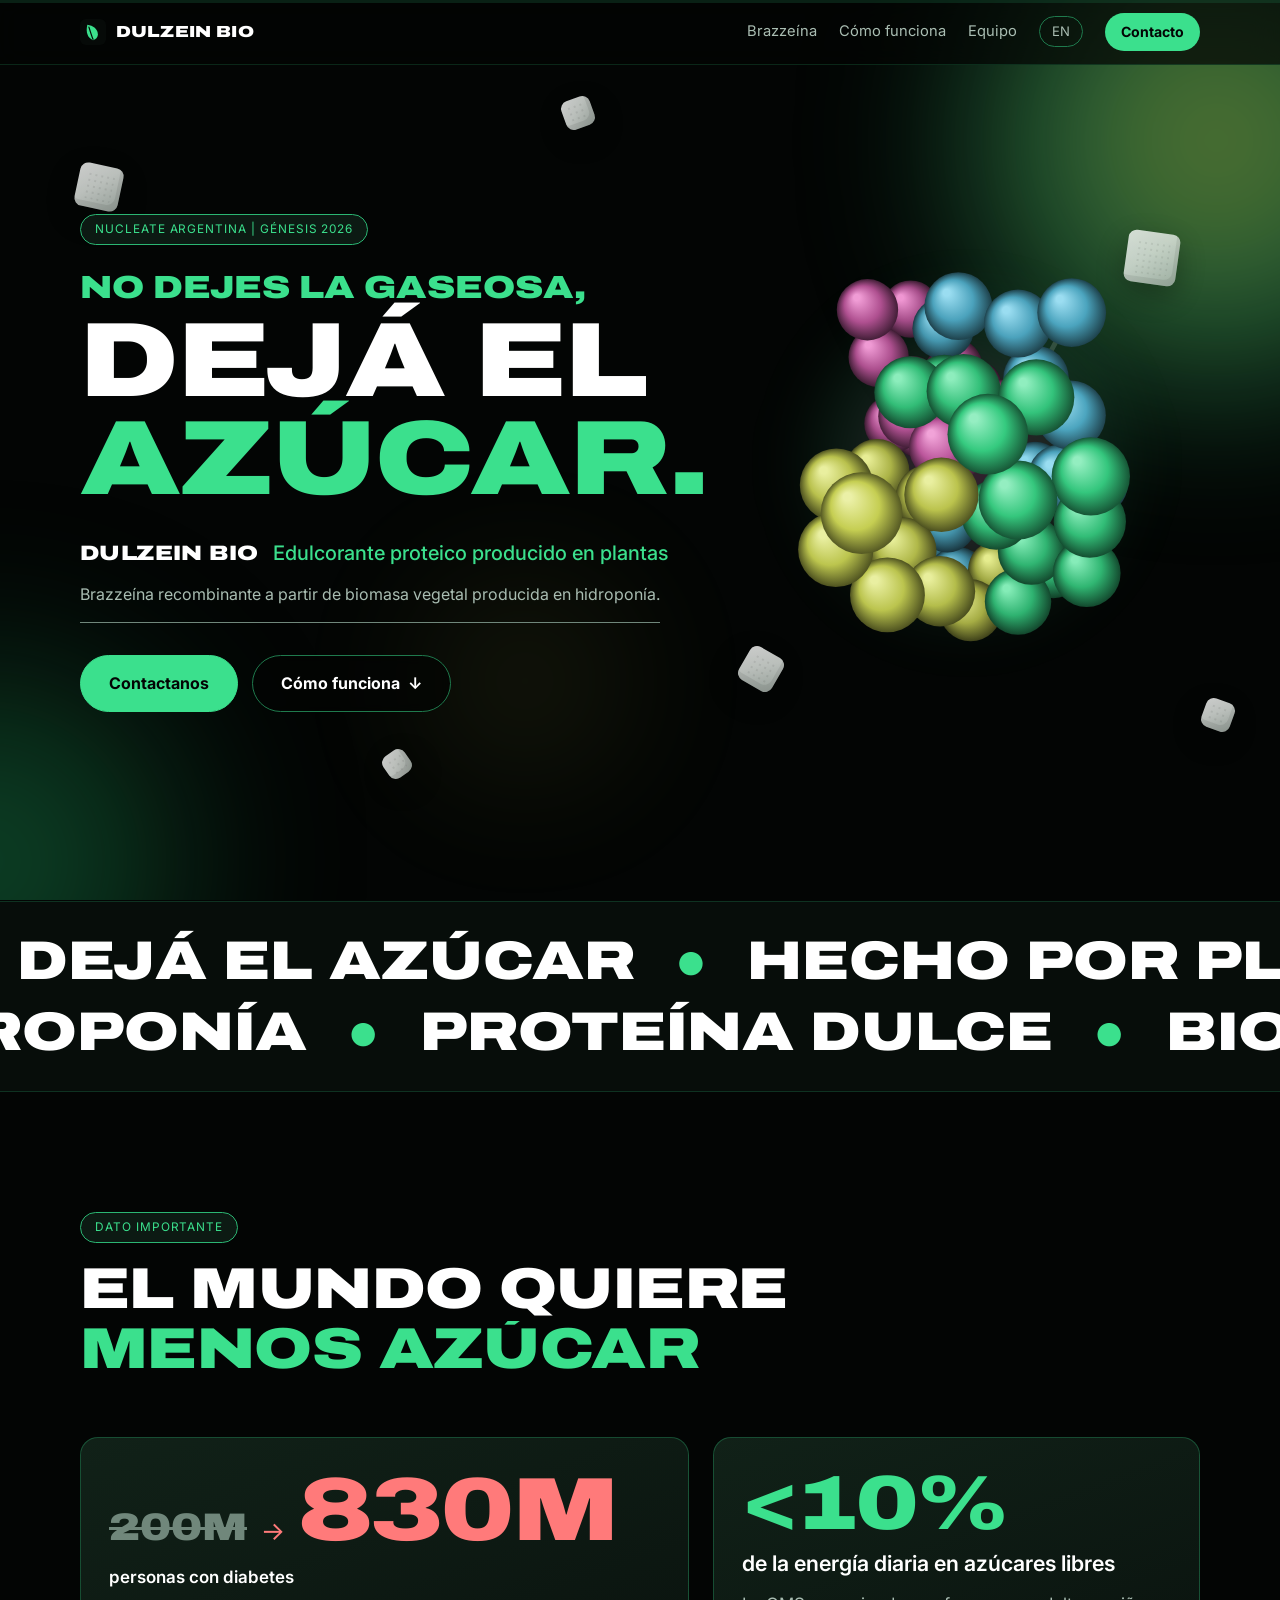
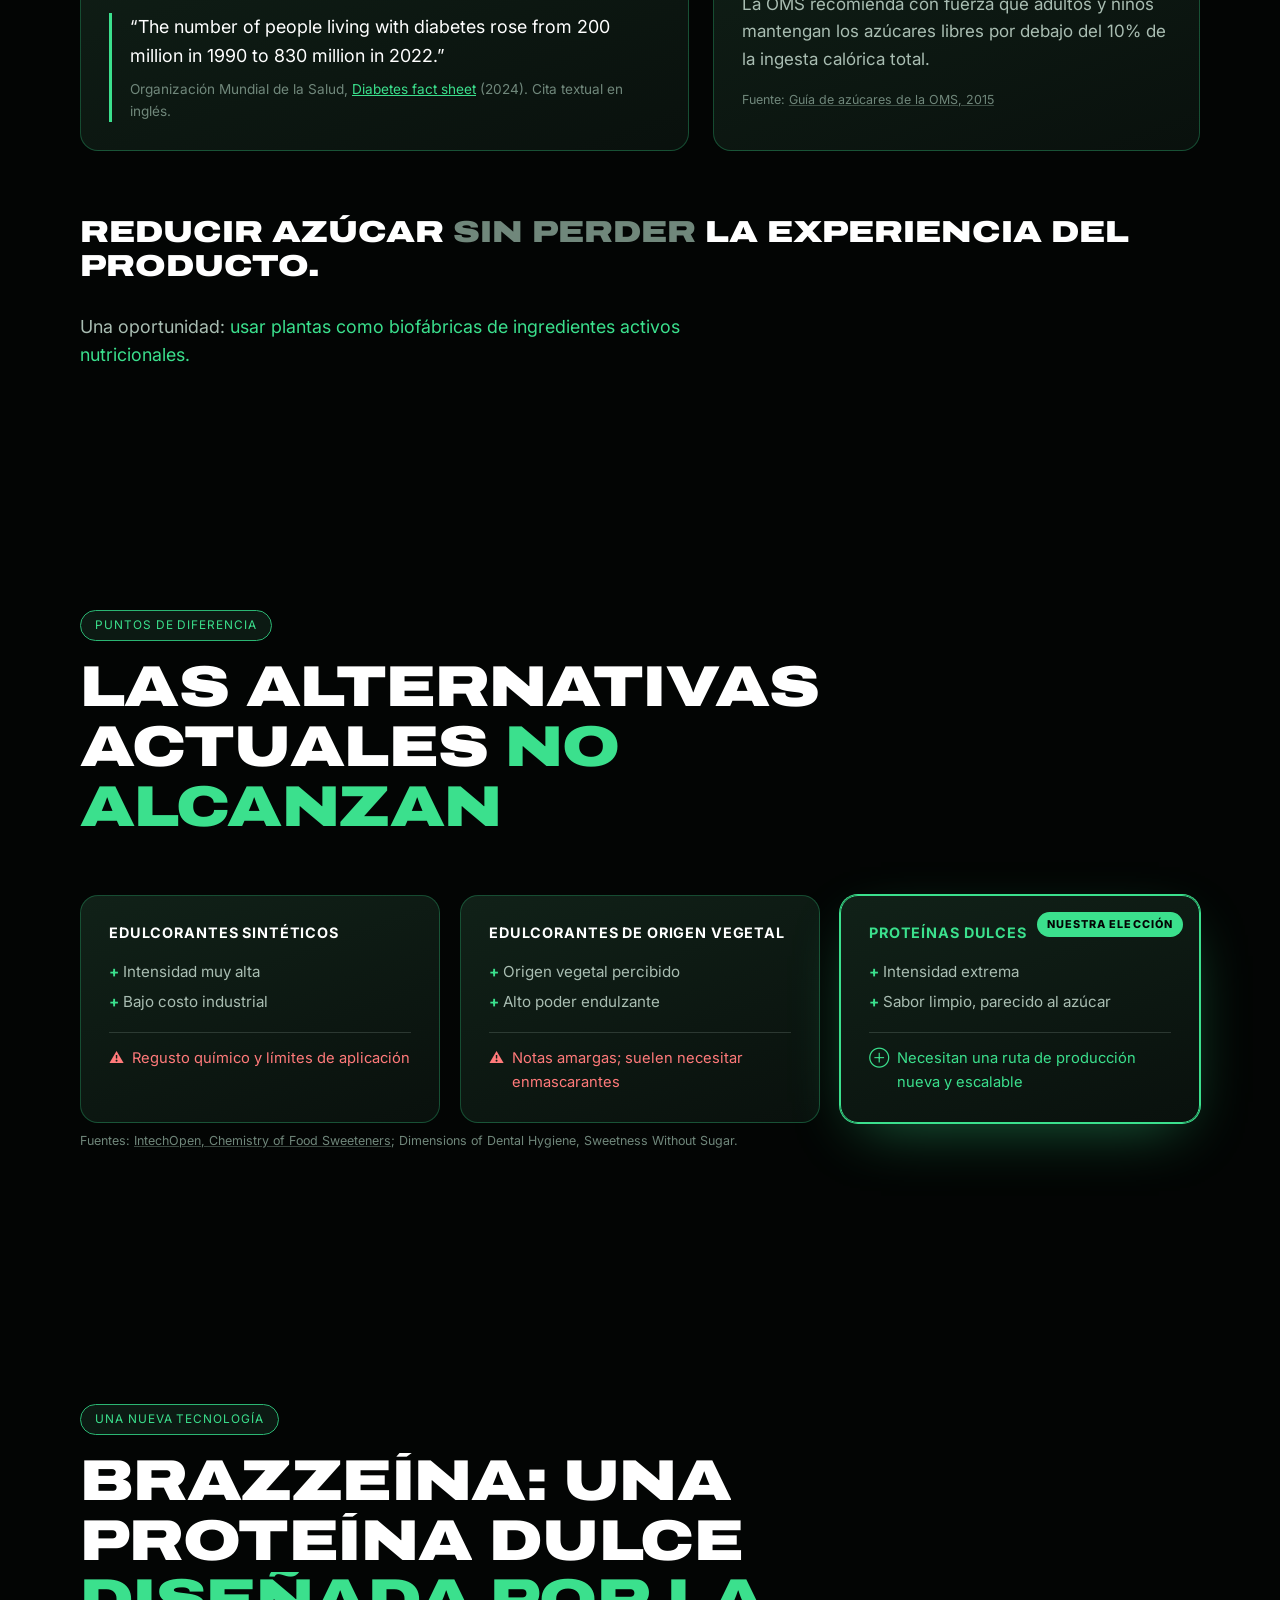
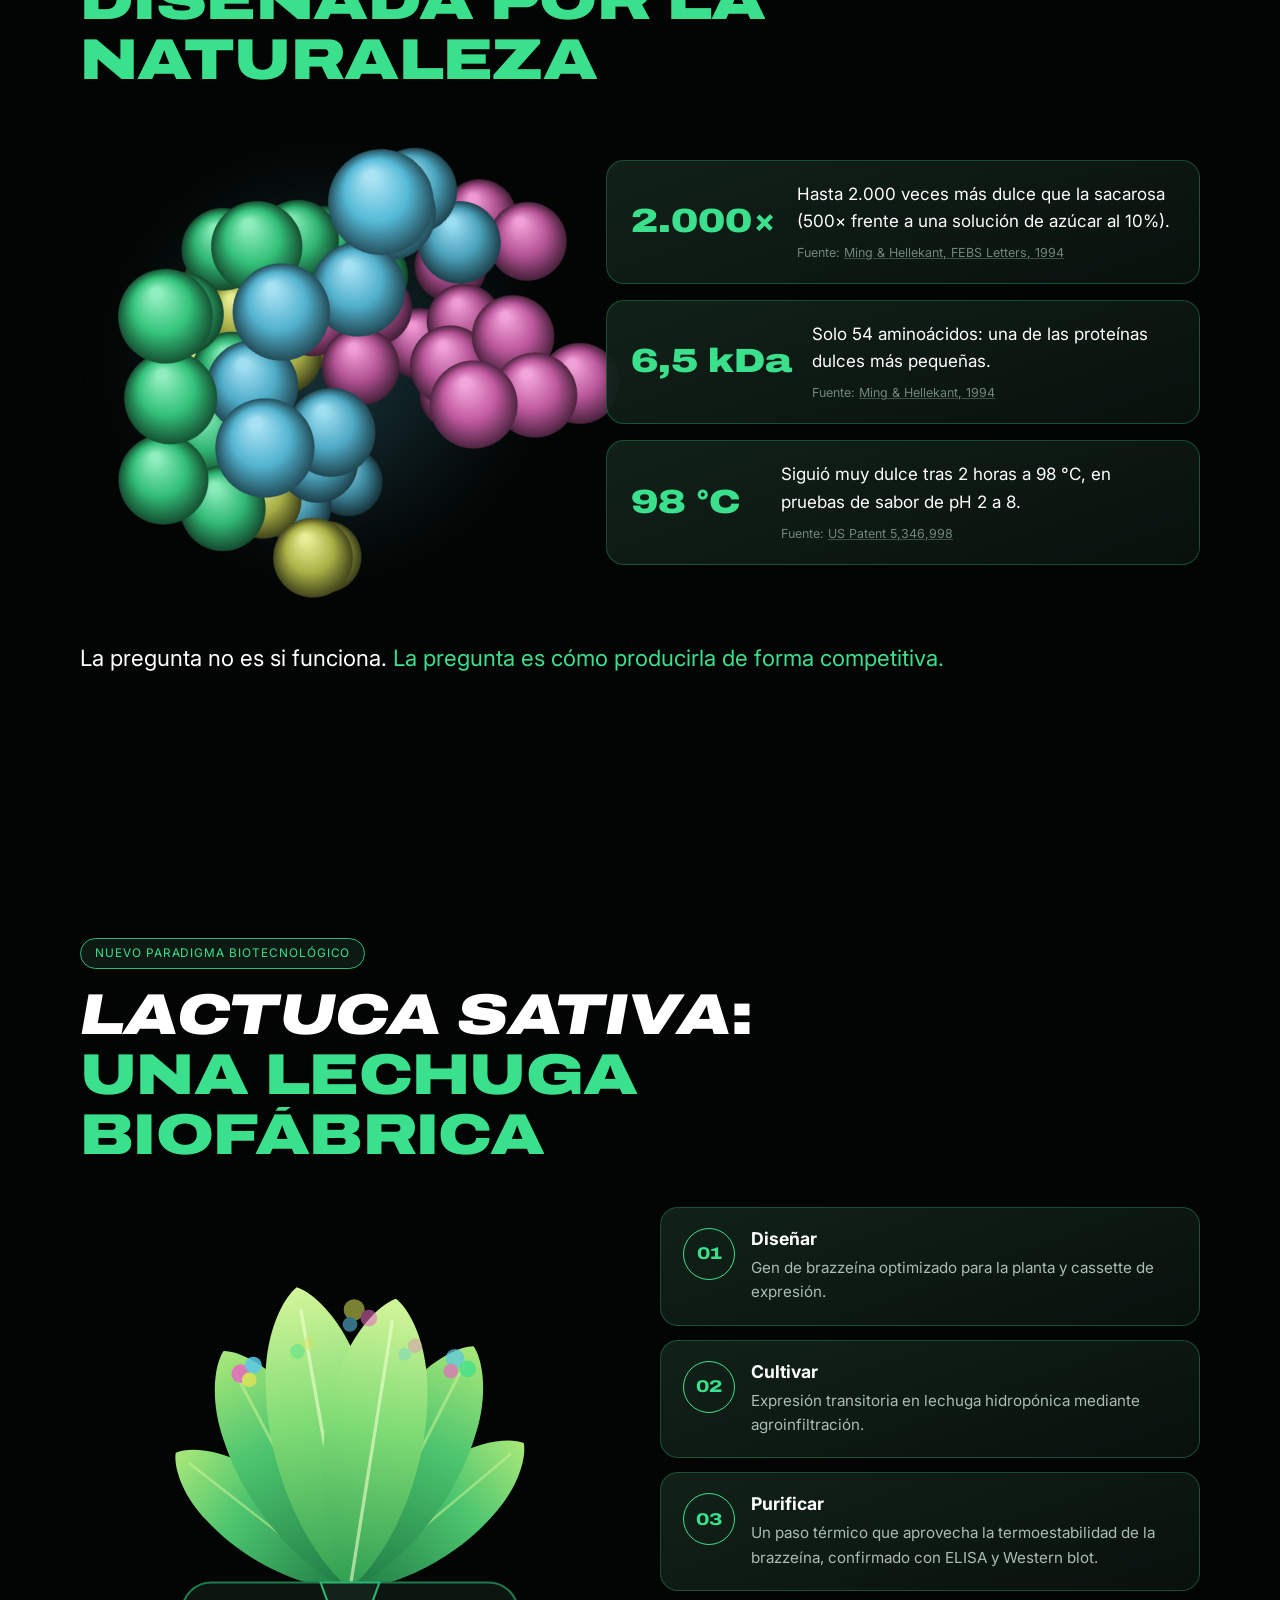
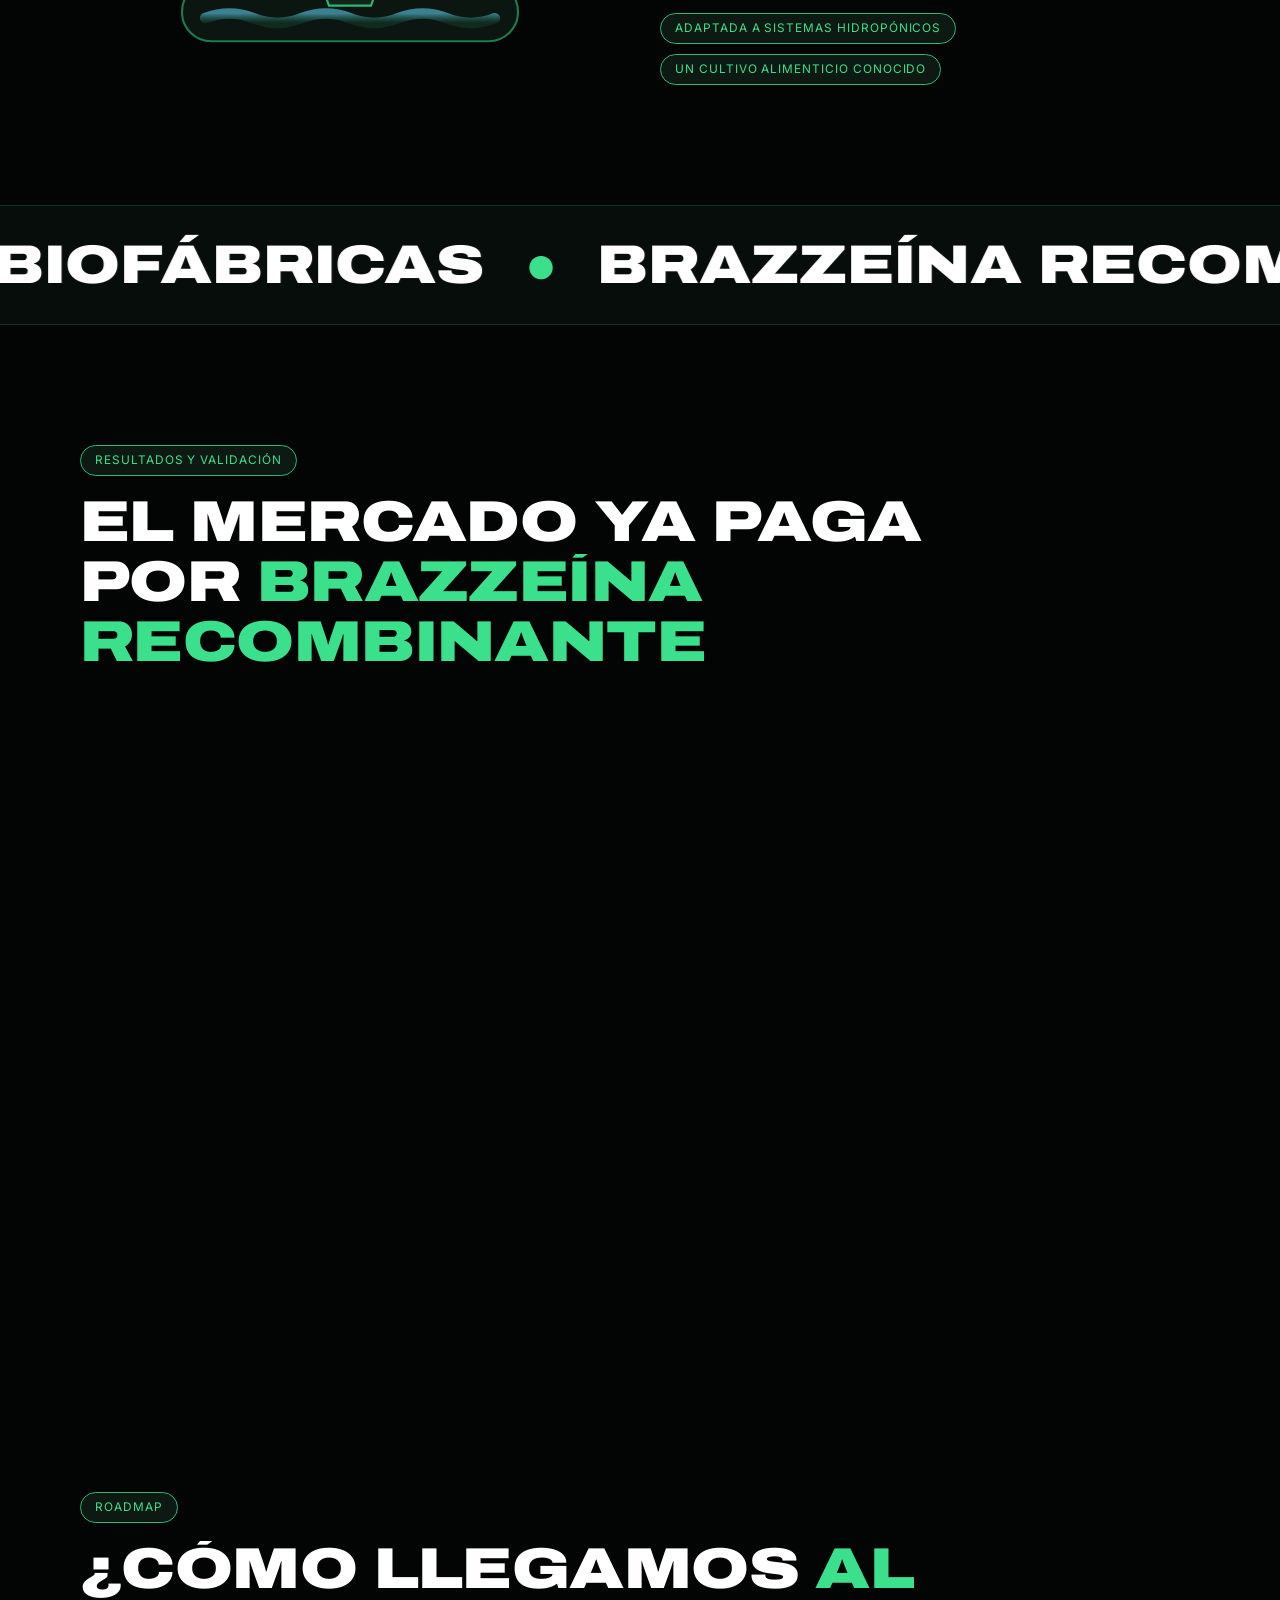
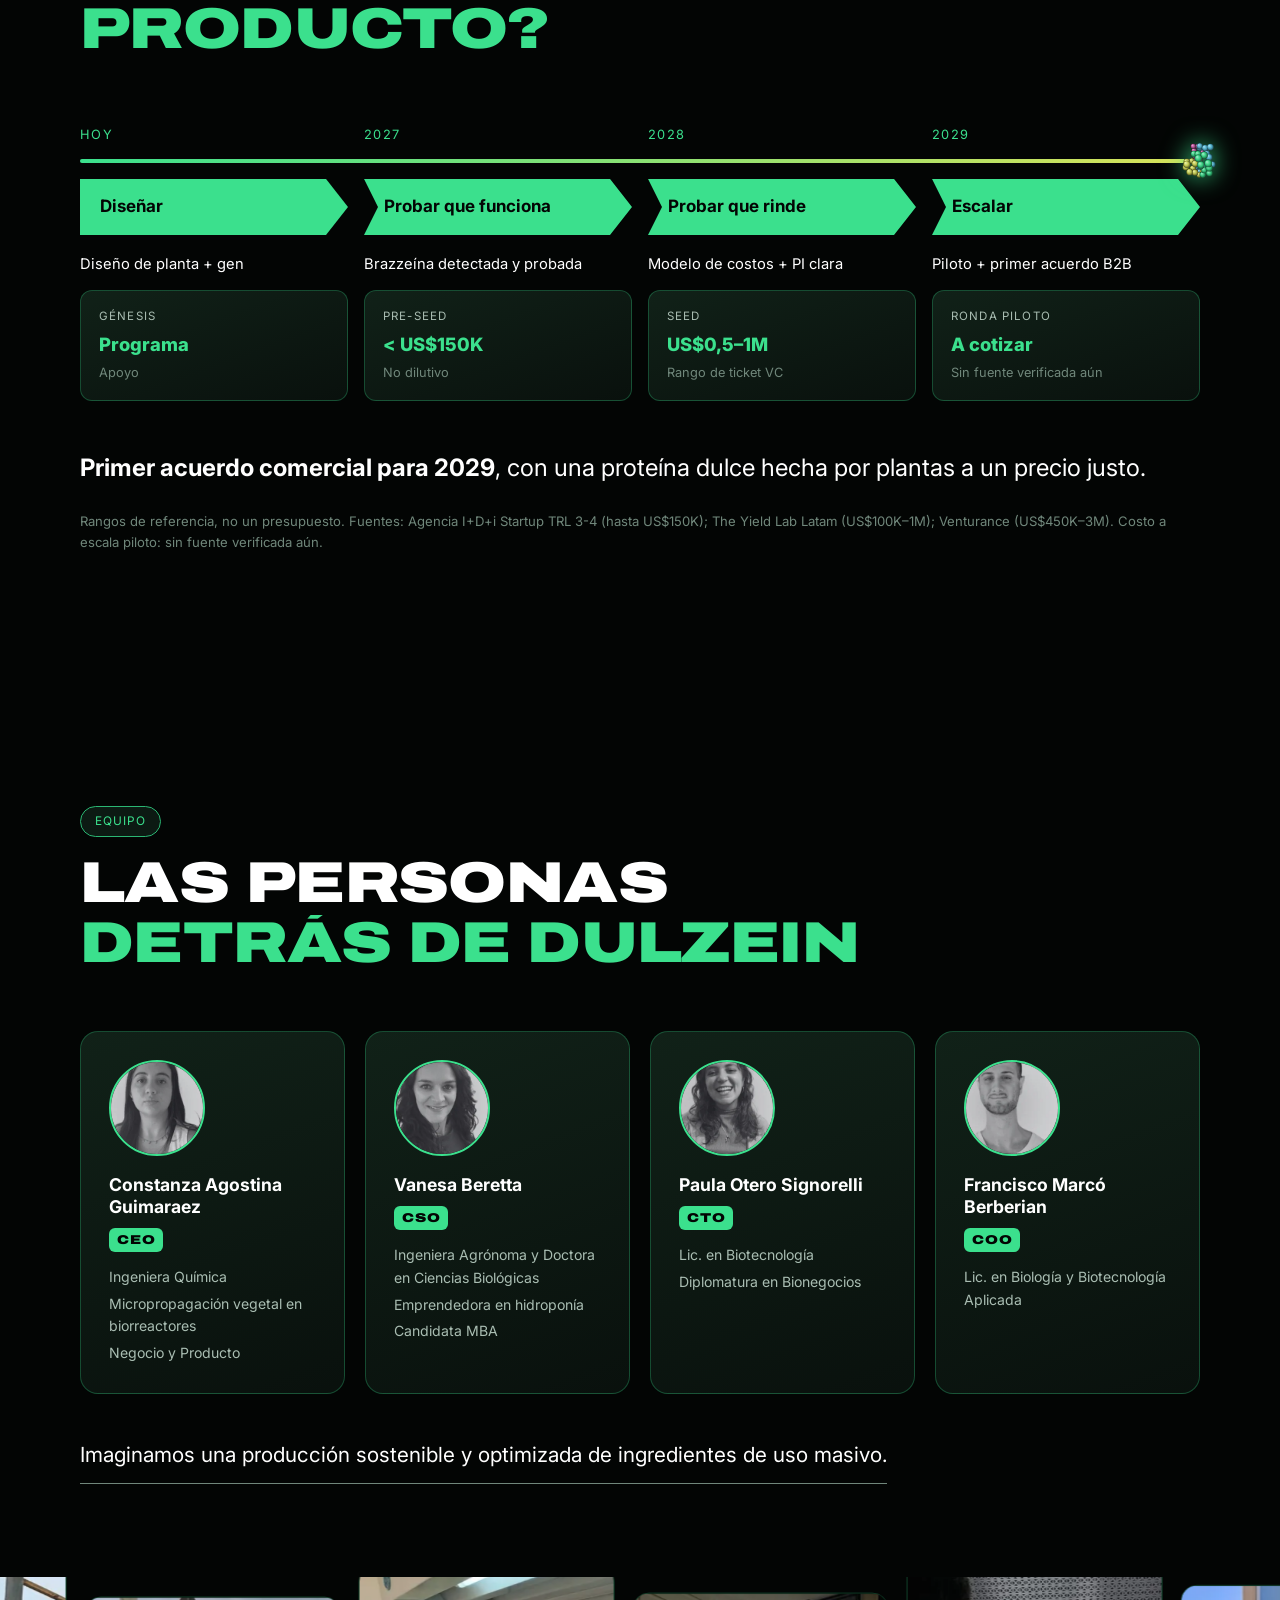
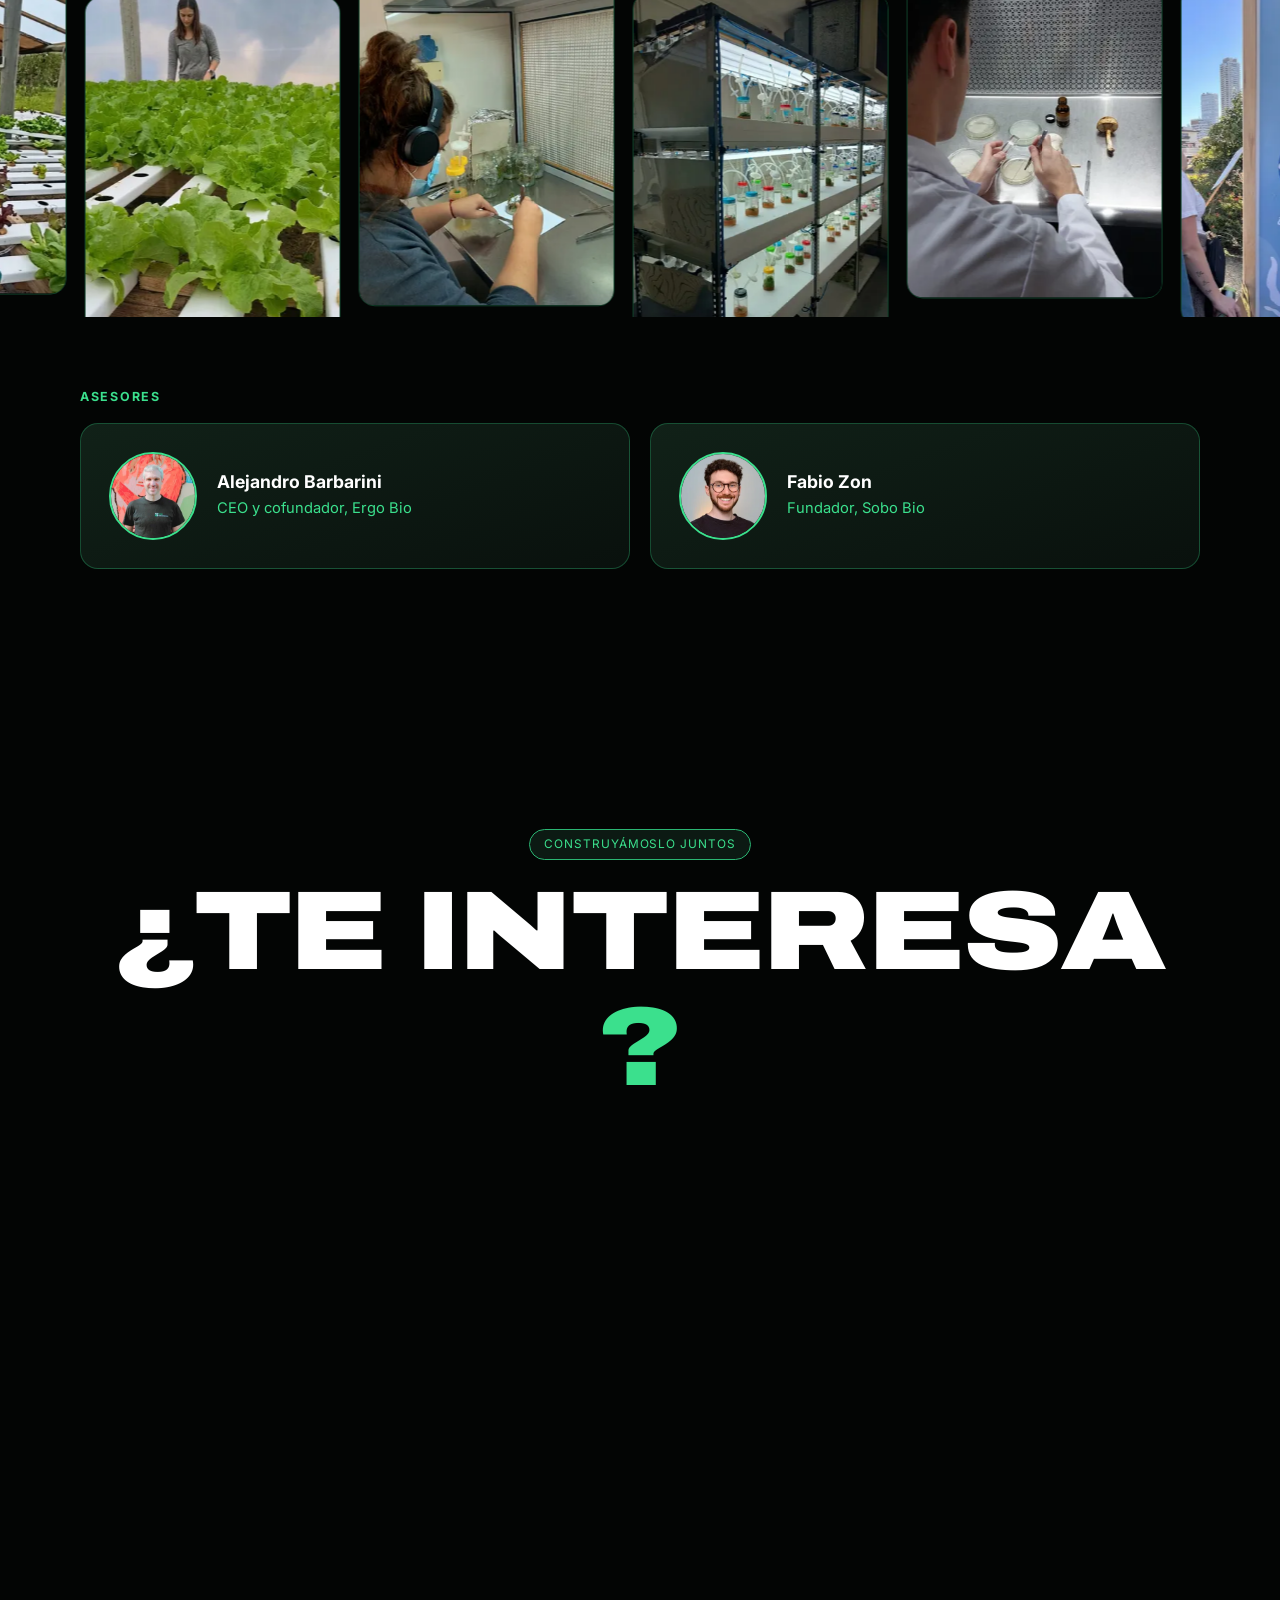
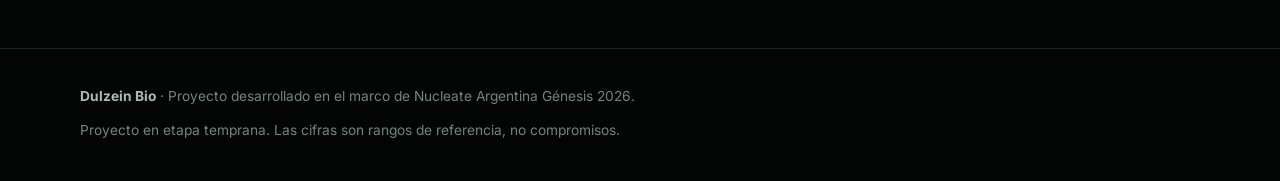
==== commit 3d6209f4: "Landing redesign: "Drop the sugar" hero, more scroll motion, team + advisors - Hero now opens with "" ====
--- a/es/index.html
+++ b/es/index.html
@@ -4,7 +4,7 @@
   <meta charset="utf-8">
   <meta name="viewport" content="width=device-width, initial-scale=1">
   <title>Dulzein Bio | Edulcorante proteico producido en plantas</title>
-  <meta name="description" content="Dulzein Bio produce brazzeína recombinante, una proteína naturalmente dulce, a partir de biomasa vegetal cultivada en hidroponía. Proyecto en etapa temprana de Nucleate Argentina Génesis 2026.">
+  <meta name="description" content="No dejes la gaseosa, dejá el azúcar. Dulzein Bio produce brazzeína recombinante, una proteína naturalmente dulce, a partir de biomasa vegetal cultivada en hidroponía. Nucleate Argentina Génesis 2026.">
   <link rel="canonical" href="https://dulzein.bio/es/">
   <link rel="alternate" hreflang="en" href="https://dulzein.bio/">
   <link rel="alternate" hreflang="es" href="https://dulzein.bio/es/">
@@ -13,8 +13,8 @@
 
   <meta property="og:type" content="website">
   <meta property="og:site_name" content="Dulzein Bio">
-  <meta property="og:title" content="Dulzein Bio | Edulcorante proteico producido en plantas">
-  <meta property="og:description" content="Brazzeína recombinante a partir de biomasa vegetal producida en hidroponía. No dejes la gaseosa, dejá el azúcar.">
+  <meta property="og:title" content="Dulzein Bio | No dejes la gaseosa, dejá el azúcar">
+  <meta property="og:description" content="Edulcorante proteico producido en plantas: brazzeína recombinante a partir de biomasa vegetal cultivada en hidroponía.">
   <meta property="og:url" content="https://dulzein.bio/es/">
   <meta property="og:image" content="https://dulzein.bio/assets/og-image.png">
   <meta property="og:image:width" content="1200">
@@ -23,8 +23,8 @@
   <meta property="og:locale" content="es_AR">
   <meta property="og:locale:alternate" content="en_US">
   <meta name="twitter:card" content="summary_large_image">
-  <meta name="twitter:title" content="Dulzein Bio | Edulcorante proteico producido en plantas">
-  <meta name="twitter:description" content="Brazzeína recombinante a partir de biomasa vegetal producida en hidroponía.">
+  <meta name="twitter:title" content="Dulzein Bio | No dejes la gaseosa, dejá el azúcar">
+  <meta name="twitter:description" content="Edulcorante proteico producido en plantas: brazzeína recombinante a partir de biomasa vegetal cultivada en hidroponía.">
   <meta name="twitter:image" content="https://dulzein.bio/assets/og-image.png">
 
   <link rel="icon" href="/assets/favicon.svg" type="image/svg+xml">
@@ -42,53 +42,68 @@
 <body>
   <a class="skip" href="#main">Saltar al contenido</a>
   <div class="ambient" aria-hidden="true"><i></i><i></i><i></i></div>
+  <div class="cursor-glow" aria-hidden="true"></div>
   <div class="progress" aria-hidden="true"><span></span></div>
-  <div class="hud" aria-hidden="true"><span class="hud-num">1/9</span><span>Nivel</span><span class="hud-name">Inicio</span></div>
 
   <header class="site-header">
     <div class="wrap">
       <a class="brand" href="/es/" aria-label="Dulzein Bio, inicio">
         <img src="/assets/favicon.svg" alt="" width="26" height="26">
-        DULZEIN BIO
+        <span>DULZEIN BIO</span>
       </a>
       <nav class="nav" aria-label="Principal">
         <a class="hide-sm" href="#brazzein">Brazzeína</a>
-        <a class="hide-sm" href="#roadmap">Roadmap</a>
+        <a class="hide-sm" href="#how">Cómo funciona</a>
         <a class="hide-sm" href="#team">Equipo</a>
-        <a class="hide-sm" href="#contact">Contacto</a>
         <a class="lang" href="/" hreflang="en" lang="en">EN</a>
+        <a class="nav-cta" href="#interested">Contacto</a>
       </nav>
     </div>
   </header>
 
   <main id="main">
     <!-- ===== Hero ===== -->
-    <section class="hero">
+    <section class="hero" data-scroll="out">
+      <div class="cubes" aria-hidden="true">
+        <i class="cube" style="left:6%;--s:44px;--fall:700px;--spin:220deg;--r0:12deg"></i>
+        <i class="cube" style="left:44%;--s:30px;--fall:860px;--spin:-160deg;--r0:-20deg;top:4%"></i>
+        <i class="cube" style="left:58%;--s:38px;--fall:640px;--spin:120deg;--r0:30deg;top:70%"></i>
+        <i class="cube" style="left:88%;--s:52px;--fall:760px;--spin:-240deg;--r0:8deg;top:20%"></i>
+        <i class="cube" style="left:30%;--s:26px;--fall:900px;--spin:180deg;--r0:-35deg;top:82%"></i>
+        <i class="cube" style="left:94%;--s:30px;--fall:820px;--spin:-200deg;--r0:20deg;top:76%"></i>
+      </div>
       <div class="wrap">
         <div>
           <span class="pill">Nucleate Argentina | Génesis 2026</span>
-          <h1 class="display">Dulzein <span class="g">Bio</span></h1>
-          <p class="sub">Edulcorante proteico producido en plantas</p>
+          <p class="pre">No dejes la gaseosa,</p>
+          <h1 class="display">Dejá el <span class="g">azúcar.</span></h1>
+          <div class="brandline"><strong>DULZEIN BIO</strong><span>Edulcorante proteico producido en plantas</span></div>
           <p class="lead">Brazzeína recombinante a partir de biomasa vegetal producida en hidroponía.</p>
           <div class="actions">
-            <a class="btn" href="#problem">Empezar el recorrido <span aria-hidden="true">↓</span></a>
-            <a class="btn ghost" href="#contact">Contacto</a>
-          </div>
-        </div>
-        <div class="hero-mol float">
-          <canvas class="molecule" data-tilt data-start="0.4" role="img" aria-label="Modelo 3D giratorio de brazzeína: 54 esferas, una por aminoácido"></canvas>
-        </div>
-      </div>
-      <a class="scroll-hint" href="#problem" aria-label="Bajar"><span></span>Scrolleá para jugar</a>
-    </section>
-
-    <!-- ===== L1 Problem ===== -->
-    <section id="problem" data-level="El problema">
+            <a class="btn" href="#interested">Contactanos</a>
+            <a class="btn ghost" href="#how">Cómo funciona <span aria-hidden="true">↓</span></a>
+          </div>
+        </div>
+        <div class="hero-mol">
+          <div class="float">
+            <canvas class="molecule" data-tilt data-start="0.4" role="img" aria-label="Modelo 3D giratorio de brazzeína: 54 esferas, una por aminoácido"></canvas>
+          </div>
+        </div>
+      </div>
+    </section>
+
+    <div class="marquee" data-scroll aria-hidden="true">
+      <div class="row" style="--dir:-1"><span>No dejes la gaseosa</span><i>●</i><span>Dejá el azúcar</span><i>●</i><span>Hecho por plantas</span><i>●</i><span>Brazzeína</span><i>●</i><span>No dejes la gaseosa</span><i>●</i><span>Dejá el azúcar</span></div>
+      <div class="row" style="--dir:1"><span>Sabor limpio</span><i>●</i><span>Hidroponía</span><i>●</i><span>Proteína dulce</span><i>●</i><span>Biofábrica vegetal</span><i>●</i><span>Sabor limpio</span><i>●</i><span>Hidroponía</span></div>
+    </div>
+
+    <!-- ===== Problem ===== -->
+    <section id="problem">
       <div class="wrap">
         <span class="pill tag" data-reveal>Dato importante</span>
-        <h2 data-reveal>El mundo quiere <span class="g">menos azúcar</span></h2>
+        <h2 data-split>El mundo quiere <span class="g">menos azúcar</span></h2>
         <div class="problem-grid">
-          <div class="card" data-reveal="left">
+          <div class="card tilt" data-reveal="left">
             <div class="score" aria-label="Personas con diabetes: 200 millones en 1990, 830 millones en 2022">
               <span class="from">200M</span><span class="arrow" aria-hidden="true">→</span>
               <span class="to"><span data-count="830" data-from="200">830</span>M</span>
@@ -99,9 +114,10 @@
               <footer>Organización Mundial de la Salud, <a href="https://www.who.int/news-room/fact-sheets/detail/diabetes" rel="noopener">Diabetes fact sheet</a> (2024). Cita textual en inglés.</footer>
             </blockquote>
           </div>
-          <div class="card" data-reveal="right" style="--d:1">
+          <div class="card tilt" data-reveal="right" style="--d:1">
             <div class="big">&lt;10%<small>de la energía diaria en azúcares libres</small></div>
-            <p>La OMS recomienda con fuerza que adultos y niños mantengan los azúcares libres por debajo del 10% de la ingesta calórica total.<sup><a href="#ref-2" aria-label="Fuente 2">[2]</a></sup></p>
+            <p>La OMS recomienda con fuerza que adultos y niños mantengan los azúcares libres por debajo del 10% de la ingesta calórica total.</p>
+            <span class="src">Fuente: <a href="https://www.ncbi.nlm.nih.gov/books/NBK285538/" rel="noopener">Guía de azúcares de la OMS, 2015</a></span>
           </div>
         </div>
         <p class="subhead" data-reveal>Reducir azúcar <em>sin perder</em> la experiencia del producto.</p>
@@ -109,54 +125,54 @@
       </div>
     </section>
 
-    <!-- ===== L2 Alternatives ===== -->
-    <section id="alternatives" data-level="Alternativas">
+    <!-- ===== Alternatives ===== -->
+    <section id="alternatives">
       <div class="wrap">
         <span class="pill tag" data-reveal>Puntos de diferencia</span>
-        <h2 data-reveal>Las alternativas actuales <span class="g">no alcanzan</span></h2>
+        <h2 data-split>Las alternativas actuales <span class="g">no alcanzan</span></h2>
         <div class="alts">
-          <article class="card alt" data-reveal style="--d:0">
+          <article class="card alt tilt" data-reveal style="--d:0">
             <h3>Edulcorantes sintéticos</h3>
             <ul><li>Intensidad muy alta</li><li>Bajo costo industrial</li></ul>
             <p class="con"><span aria-hidden="true">⚠</span> Regusto químico y límites de aplicación</p>
           </article>
-          <article class="card alt" data-reveal style="--d:1">
+          <article class="card alt tilt" data-reveal style="--d:1">
             <h3>Edulcorantes de origen vegetal</h3>
             <ul><li>Origen vegetal percibido</li><li>Alto poder endulzante</li></ul>
             <p class="con"><span aria-hidden="true">⚠</span> Notas amargas; suelen necesitar enmascarantes</p>
           </article>
-          <article class="card alt win" data-reveal="pop" style="--d:2">
-            <span class="badge">Elegido</span>
+          <article class="card alt win tilt" data-reveal="pop" style="--d:2">
+            <span class="badge">Nuestra elección</span>
             <h3>Proteínas dulces</h3>
             <ul><li>Intensidad extrema</li><li>Sabor limpio, parecido al azúcar</li></ul>
             <p class="con"><span aria-hidden="true">⊕</span> Necesitan una ruta de producción nueva y escalable</p>
           </article>
         </div>
-        <p class="small sources-line" data-reveal>Fuentes: <a href="https://www.intechopen.com/chapters/89364" rel="noopener">IntechOpen, Chemistry of Food Sweeteners</a>; Dimensions of Dental Hygiene, Sweetness Without Sugar.</p>
-      </div>
-    </section>
-
-    <!-- ===== L3 Brazzein ===== -->
-    <section id="brazzein" data-level="Brazzeína">
+        <p class="src sources-line" data-reveal>Fuentes: <a href="https://www.intechopen.com/chapters/89364" rel="noopener">IntechOpen, Chemistry of Food Sweeteners</a>; Dimensions of Dental Hygiene, Sweetness Without Sugar.</p>
+      </div>
+    </section>
+
+    <!-- ===== Brazzein ===== -->
+    <section id="brazzein">
       <div class="wrap">
         <span class="pill tag" data-reveal>Una nueva tecnología</span>
-        <h2 data-reveal>Brazzeína: una proteína dulce <span class="g">diseñada por la naturaleza</span></h2>
+        <h2 data-split>Brazzeína: una proteína dulce <span class="g">diseñada por la naturaleza</span></h2>
         <div class="brz">
           <div class="brz-mol" data-scroll>
             <canvas class="molecule" data-start="2.2" role="img" aria-label="Modelo 3D de brazzeína"></canvas>
           </div>
           <div class="stats">
-            <div class="card stat" data-reveal="right" style="--d:0">
+            <div class="card stat tilt" data-reveal="right" style="--d:0">
               <div class="num"><span data-count="2000" data-from="1" data-sep=".">2.000</span>×</div>
-              <p>Hasta 2.000 veces más dulce que la sacarosa (500× frente a una solución de azúcar al 10%).<sup><a href="#ref-1" aria-label="Fuente 1">[1]</a></sup></p>
-            </div>
-            <div class="card stat" data-reveal="right" style="--d:1">
+              <p>Hasta 2.000 veces más dulce que la sacarosa (500× frente a una solución de azúcar al 10%).<span class="src">Fuente: <a href="https://pubmed.ncbi.nlm.nih.gov/7957951/" rel="noopener">Ming &amp; Hellekant, FEBS Letters, 1994</a></span></p>
+            </div>
+            <div class="card stat tilt" data-reveal="right" style="--d:1">
               <div class="num">6,5 kDa</div>
-              <p>Solo <span data-count="54">54</span> aminoácidos: una de las proteínas dulces más pequeñas.<sup><a href="#ref-1" aria-label="Fuente 1">[1]</a></sup></p>
-            </div>
-            <div class="card stat" data-reveal="right" style="--d:2">
+              <p>Solo <span data-count="54">54</span> aminoácidos: una de las proteínas dulces más pequeñas.<span class="src">Fuente: <a href="https://pubmed.ncbi.nlm.nih.gov/7957951/" rel="noopener">Ming &amp; Hellekant, 1994</a></span></p>
+            </div>
+            <div class="card stat tilt" data-reveal="right" style="--d:2">
               <div class="num"><span data-count="98">98</span> °C</div>
-              <p>Siguió muy dulce tras 2 horas a 98 °C.<sup><a href="#ref-3" aria-label="Fuente 3">[3]</a></sup><span class="small">Pruebas de sabor en buffers de pH 2 a 8.</span></p>
+              <p>Siguió muy dulce tras 2 horas a 98 °C, en pruebas de sabor de pH 2 a 8.<span class="src">Fuente: <a href="https://patents.google.com/patent/US5346998" rel="noopener">US Patent 5,346,998</a></span></p>
             </div>
           </div>
         </div>
@@ -164,11 +180,11 @@
       </div>
     </section>
 
-    <!-- ===== L4 Biofactory ===== -->
-    <section id="biofactory" data-level="Biofábrica">
+    <!-- ===== How it works ===== -->
+    <section id="how">
       <div class="wrap">
         <span class="pill tag" data-reveal>Nuevo paradigma biotecnológico</span>
-        <h2 data-reveal><i>Lactuca sativa</i>: <span class="g">una lechuga biofábrica</span></h2>
+        <h2 data-split><i>Lactuca sativa</i>: <span class="g">una lechuga biofábrica</span></h2>
         <div class="farm" data-scroll>
           <svg class="lettuce" viewBox="0 0 400 440" role="img" aria-label="Una lechuga crece en un canal hidropónico y libera moléculas de brazzeína">
             <defs>
@@ -177,18 +193,15 @@
               <linearGradient id="water" x1="0" y1="0" x2="0" y2="1"><stop offset="0" stop-color="#5CC8E8" stop-opacity=".6"/><stop offset="1" stop-color="#1F7A4D" stop-opacity=".2"/></linearGradient>
               <path id="leaf" d="M0 0C-34-40-54-120-42-190-36-232-15-262 0-270 15-262 36-232 42-190 54-120 34-40 0 0Z"/>
             </defs>
-            <!-- leaves: outer ones grow first -->
             <g transform="translate(200 356) rotate(-52) scale(.78)"><g class="leaf" style="--d:0"><use href="#leaf" fill="url(#leafA)"/><path d="M0-6V-250" stroke="#D4F59A" stroke-opacity=".5" stroke-width="3"/></g></g>
             <g transform="translate(200 356) rotate(50) scale(.8)"><g class="leaf" style="--d:0"><use href="#leaf" fill="url(#leafA)"/><path d="M0-6V-250" stroke="#D4F59A" stroke-opacity=".5" stroke-width="3"/></g></g>
             <g transform="translate(200 356) rotate(-28) scale(.95)"><g class="leaf" style="--d:1"><use href="#leaf" fill="url(#leafA)"/><path d="M0-6V-250" stroke="#D4F59A" stroke-opacity=".5" stroke-width="3"/></g></g>
             <g transform="translate(200 356) rotate(27) scale(.96)"><g class="leaf" style="--d:1"><use href="#leaf" fill="url(#leafA)"/><path d="M0-6V-250" stroke="#D4F59A" stroke-opacity=".5" stroke-width="3"/></g></g>
             <g transform="translate(200 356) rotate(-10) scale(1.08)"><g class="leaf" style="--d:2"><use href="#leaf" fill="url(#leafB)"/><path d="M0-6V-250" stroke="#F0FFD0" stroke-opacity=".6" stroke-width="3"/></g></g>
             <g transform="translate(200 356) rotate(9) scale(1.04)"><g class="leaf" style="--d:2.4"><use href="#leaf" fill="url(#leafB)"/><path d="M0-6V-250" stroke="#F0FFD0" stroke-opacity=".6" stroke-width="3"/></g></g>
-            <!-- hydroponic channel -->
             <rect x="40" y="350" width="320" height="56" rx="28" fill="#0C1611" stroke="#1F7A4D" stroke-width="2"/>
             <path d="M62 384q23-9 46 0t46 0 46 0 46 0 46 0 46 0" fill="none" stroke="url(#water)" stroke-width="10" stroke-linecap="round"/>
             <path d="M172 350h56l-8 22h-40z" fill="#12241A" stroke="#2BB673" stroke-width="2"/>
-            <!-- brazzein molecules released -->
             <g class="bubble" style="--d:0"><circle cx="96" cy="120" r="9" fill="#E86BC0"/><circle cx="108" cy="112" r="8" fill="#5CC8E8"/><circle cx="104" cy="126" r="7" fill="#D9E35A"/></g>
             <g class="bubble" style="--d:1"><circle cx="300" cy="96" r="9" fill="#5CC8E8"/><circle cx="312" cy="106" r="8" fill="#3BE08D"/><circle cx="296" cy="108" r="7" fill="#E86BC0"/></g>
             <g class="bubble" style="--d:2"><circle cx="204" cy="40" r="10" fill="#D9E35A"/><circle cx="218" cy="48" r="8" fill="#E86BC0"/><circle cx="200" cy="54" r="7" fill="#5CC8E8"/></g>
@@ -197,9 +210,9 @@
           </svg>
           <div>
             <ol class="steps">
-              <li class="card step" data-reveal style="--d:0"><div><h3>Diseñar</h3><p>Gen de brazzeína optimizado para la planta y cassette de expresión.</p></div></li>
-              <li class="card step" data-reveal style="--d:1"><div><h3>Cultivar</h3><p>Expresión transitoria en lechuga hidropónica mediante agroinfiltración.</p></div></li>
-              <li class="card step" data-reveal style="--d:2"><div><h3>Purificar</h3><p>Un paso térmico que aprovecha la termoestabilidad de la brazzeína, confirmado con ELISA y Western blot.</p></div></li>
+              <li class="card step tilt" data-reveal style="--d:0"><div><h3>Diseñar</h3><p>Gen de brazzeína optimizado para la planta y cassette de expresión.</p></div></li>
+              <li class="card step tilt" data-reveal style="--d:1"><div><h3>Cultivar</h3><p>Expresión transitoria en lechuga hidropónica mediante agroinfiltración.</p></div></li>
+              <li class="card step tilt" data-reveal style="--d:2"><div><h3>Purificar</h3><p>Un paso térmico que aprovecha la termoestabilidad de la brazzeína, confirmado con ELISA y Western blot.</p></div></li>
             </ol>
             <div class="chips" data-reveal style="--d:3">
               <span class="pill">Adaptada a sistemas hidropónicos</span>
@@ -210,32 +223,37 @@
       </div>
     </section>
 
-    <!-- ===== L5 Market ===== -->
-    <section id="market" data-level="Mercado">
+    <div class="marquee" data-scroll aria-hidden="true">
+      <div class="row" style="--dir:1"><span>Plantas como biofábricas</span><i>●</i><span>Brazzeína recombinante</span><i>●</i><span>Precio justo</span><i>●</i><span>Plantas como biofábricas</span><i>●</i><span>Brazzeína recombinante</span></div>
+    </div>
+
+    <!-- ===== Market ===== -->
+    <section id="market">
       <div class="wrap">
         <span class="pill tag" data-reveal>Resultados y validación</span>
-        <h2 data-reveal>El mercado ya paga por <span class="g">brazzeína recombinante</span></h2>
+        <h2 data-split>El mercado ya paga por <span class="g">brazzeína recombinante</span></h2>
         <div class="market">
-          <div class="card price" data-reveal style="--d:0">
+          <div class="card price tilt" data-reveal style="--d:0">
             <h3>Precios de mercado</h3>
             <div class="num">US$316–368/kg</div>
             <p>Listado B2B público. Ofertas de mayor pureza llegan a unos US$1.500/kg.</p>
             <p class="small">Precio de referencia, no una cotización.</p>
           </div>
-          <div class="card price" data-reveal style="--d:1">
+          <div class="card price tilt" data-reveal style="--d:1">
             <h3>Costo de referencia</h3>
             <div class="num">US$57–80/kg</div>
             <p>Costo modelado de fermentación fúngica (<i>T. reesei</i>, 1,3 g/L en biorreactor).</p>
             <p class="small">Rango de referencia.</p>
           </div>
-          <div class="card price hi" data-reveal style="--d:2">
+          <div class="card price hi tilt" data-reveal style="--d:2">
             <h3>Oportunidad B2B</h3>
             <p>El mercado ya tiene un precio. Nuestra ruta vegetal busca ofrecer un ingrediente limpio a líderes de bebidas y consumo masivo que necesitan reducir azúcar.</p>
           </div>
         </div>
         <div class="growth">
-          <div class="card cagr" data-reveal="left">
-            <div class="big"><span data-count="10.3" data-decimals="1" data-sep=".">10,3</span>%<small>CAGR del mercado global de proteínas dulces, 2026–2033<sup><a href="#ref-4" aria-label="Fuente 4">[4]</a></sup></small></div>
+          <div class="card cagr tilt" data-reveal="left">
+            <div class="big"><span data-count="10.3" data-decimals="1" data-sep=".">10,3</span>%<small>CAGR del mercado global de proteínas dulces, 2026–2033</small></div>
+            <span class="src">Fuente: <a href="https://www.coherentmarketinsights.com/industry-reports/proteins-sugar-market" rel="noopener">Coherent Market Insights</a></span>
           </div>
           <div data-reveal="right">
             <div class="bars" data-reveal role="img" aria-label="Mercado de proteínas dulces: US$13,4 millones en 2026, US$26,7 millones en 2033">
@@ -248,11 +266,11 @@
       </div>
     </section>
 
-    <!-- ===== L6 Roadmap ===== -->
-    <section id="roadmap" data-level="Roadmap">
+    <!-- ===== Roadmap ===== -->
+    <section id="roadmap">
       <div class="wrap">
         <span class="pill tag" data-reveal>Roadmap</span>
-        <h2 data-reveal>¿Cómo llegamos <span class="g">al producto?</span></h2>
+        <h2 data-split>¿Cómo llegamos <span class="g">al producto?</span></h2>
         <div class="road" data-scroll="track">
           <div class="road-track" aria-hidden="true"><b></b></div>
           <div class="player" aria-hidden="true"><canvas class="molecule" data-start="1"></canvas></div>
@@ -288,32 +306,32 @@
       </div>
     </section>
 
-    <!-- ===== L7 Team ===== -->
-    <section id="team" data-level="Equipo">
+    <!-- ===== Team ===== -->
+    <section id="team">
       <div class="wrap">
         <span class="pill tag" data-reveal>Equipo</span>
-        <h2 data-reveal>¿Quiénes <span class="g">somos?</span></h2>
+        <h2 data-split>Las personas <span class="g">detrás de Dulzein</span></h2>
         <ul class="team">
-          <li class="card member" data-reveal style="--d:0">
-            <div class="avatar" aria-hidden="true">CG</div>
+          <li class="card member tilt" data-reveal style="--d:0">
+            <img class="photo" src="/assets/img/team-constanza.webp" alt="" width="96" height="96" loading="lazy" decoding="async">
             <h3>Constanza Agostina Guimaraez</h3>
             <span class="role">CEO</span>
             <ul><li>Ingeniera Química</li><li>Micropropagación vegetal en biorreactores</li><li>Negocio y Producto</li></ul>
           </li>
-          <li class="card member" data-reveal style="--d:1">
-            <div class="avatar" aria-hidden="true">VB</div>
+          <li class="card member tilt" data-reveal style="--d:1">
+            <img class="photo" src="/assets/img/team-vanesa.webp" alt="" width="96" height="96" loading="lazy" decoding="async">
             <h3>Vanesa Beretta</h3>
             <span class="role">CSO</span>
             <ul><li>Ingeniera Agrónoma y Doctora en Ciencias Biológicas</li><li>Emprendedora en hidroponía</li><li>Candidata MBA</li></ul>
           </li>
-          <li class="card member" data-reveal style="--d:2">
-            <div class="avatar" aria-hidden="true">PO</div>
+          <li class="card member tilt" data-reveal style="--d:2">
+            <img class="photo" src="/assets/img/team-paula.webp" alt="" width="96" height="96" loading="lazy" decoding="async">
             <h3>Paula Otero Signorelli</h3>
             <span class="role">CTO</span>
             <ul><li>Lic. en Biotecnología</li><li>Diplomatura en Bionegocios</li></ul>
           </li>
-          <li class="card member" data-reveal style="--d:3">
-            <div class="avatar" aria-hidden="true">FM</div>
+          <li class="card member tilt" data-reveal style="--d:3">
+            <img class="photo" src="/assets/img/team-francisco.webp" alt="" width="96" height="96" loading="lazy" decoding="async">
             <h3>Francisco Marcó Berberian</h3>
             <span class="role">COO</span>
             <ul><li>Lic. en Biología y Biotecnología Aplicada</li></ul>
@@ -321,65 +339,60 @@
         </ul>
         <p class="vision" data-reveal>Imaginamos una producción sostenible y optimizada de ingredientes de uso masivo.</p>
       </div>
-    </section>
-
-    <!-- ===== L8 Join ===== -->
-    <section id="join" data-level="Sumate">
-      <div class="wrap">
-        <span class="pill tag" data-reveal>Sumate al próximo nivel</span>
-        <h2 data-reveal>Estamos <span class="g">buscando…</span></h2>
+
+      <div class="gallery" data-scroll>
+        <div class="gallery-track">
+          <figure style="--k:.4"><img src="/assets/img/lab-poster.webp" alt="Integrante del equipo presentando un póster de investigación" width="360" height="480" loading="lazy" decoding="async"></figure>
+          <figure style="--k:-.3"><img src="/assets/img/lab-bioreactors.webp" alt="Cultivos vegetales en biorreactores en estanterías de laboratorio" width="360" height="480" loading="lazy" decoding="async"></figure>
+          <figure style="--k:.6"><img src="/assets/img/lab-greenhouse.webp" alt="Invernadero hidropónico con cultivos de hoja" width="360" height="480" loading="lazy" decoding="async"></figure>
+          <figure style="--k:-.5"><img src="/assets/img/lab-lettuce.webp" alt="Lechuga hidropónica creciendo en canales" width="360" height="480" loading="lazy" decoding="async"></figure>
+          <figure style="--k:.3"><img src="/assets/img/lab-bench.webp" alt="Trabajo de laboratorio en mesada" width="360" height="480" loading="lazy" decoding="async"></figure>
+          <figure style="--k:-.4"><img src="/assets/img/lab-shelves.webp" alt="Frascos de cultivo bajo luces de crecimiento" width="360" height="480" loading="lazy" decoding="async"></figure>
+          <figure style="--k:.5"><img src="/assets/img/lab-hood.webp" alt="Trabajo estéril bajo campana de flujo laminar" width="360" height="480" loading="lazy" decoding="async"></figure>
+          <figure style="--k:-.2"><img src="/assets/img/lab-mural.webp" alt="Integrante del equipo junto a un mural de divulgación sobre hidroponía" width="360" height="480" loading="lazy" decoding="async"></figure>
+        </div>
+      </div>
+
+      <div class="wrap advisors">
+        <h3 class="label" data-reveal>Asesores</h3>
+        <div class="advisor-grid">
+          <div class="card advisor tilt" data-reveal style="--d:0">
+            <img class="photo" src="/assets/img/advisor-barbarini.webp" alt="" width="88" height="88" loading="lazy" decoding="async">
+            <div><h3>Alejandro Barbarini</h3><p>CEO y cofundador, Ergo Bio</p></div>
+          </div>
+          <div class="card advisor tilt" data-reveal style="--d:1">
+            <img class="photo" src="/assets/img/advisor-zon.webp" alt="" width="88" height="88" loading="lazy" decoding="async">
+            <div><h3>Fabio Zon</h3><p>Fundador, Sobo Bio</p></div>
+          </div>
+        </div>
+      </div>
+    </section>
+
+    <!-- ===== Interested? ===== -->
+    <section id="interested" class="cta">
+      <div class="wrap">
+        <span class="pill tag" data-reveal>Construyámoslo juntos</span>
+        <h2 data-split>¿Te interesa<span class="g">?</span></h2>
+        <p class="lead" data-reveal>Inversores, empresas de alimentos y bebidas, investigadores: contanos quién sos y cómo te gustaría sumarte.</p>
         <div class="asks">
-          <div class="card ask" data-reveal="pop" style="--d:0">
+          <div class="card ask tilt" data-reveal="pop" style="--d:0">
             <svg viewBox="0 0 64 64" fill="none" stroke="#3BE08D" stroke-width="3" stroke-linejoin="round" aria-hidden="true"><path d="M32 6l20 8v16c0 13-9 23-20 28C21 53 12 43 12 30V14z"/><path d="M24 32l6 6 11-13"/></svg>
-            <h3>PI</h3>
-            <p>Patentes de biotecnología vegetal y libertad de operación.</p>
-          </div>
-          <div class="card ask" data-reveal="pop" style="--d:1">
+            <div><h3>PI</h3><p>Patentes de biotecnología vegetal y libertad de operación.</p></div>
+          </div>
+          <div class="card ask tilt" data-reveal="pop" style="--d:1">
             <svg viewBox="0 0 64 64" fill="none" stroke="#D9E35A" stroke-width="3" stroke-linecap="round" aria-hidden="true"><path d="M10 54h44M16 54V38M28 54V28M40 54V34M52 54V16"/><path d="M14 30l14-12 12 8 14-14"/></svg>
-            <h3>Finanzas</h3>
-            <p>Rondas seed en Latinoamérica.</p>
-          </div>
-          <div class="card ask" data-reveal="pop" style="--d:2">
+            <div><h3>Finanzas</h3><p>Rondas seed en Latinoamérica.</p></div>
+          </div>
+          <div class="card ask tilt" data-reveal="pop" style="--d:2">
             <svg viewBox="0 0 64 64" fill="none" stroke="#5CC8E8" stroke-width="3" stroke-linecap="round" stroke-linejoin="round" aria-hidden="true"><path d="M24 6h16M27 6v16L12 50a4 4 0 0 0 3.5 6h33a4 4 0 0 0 3.5-6L37 22V6"/><path d="M18 40h28"/></svg>
-            <h3>Reducir riesgo</h3>
-            <p>Molecular farming a escala.</p>
-          </div>
-        </div>
-      </div>
-    </section>
-
-    <!-- ===== Finale ===== -->
-    <section id="contact" class="finale" data-level="Nivel final" data-scroll>
-      <div class="cubes" aria-hidden="true">
-        <i class="cube" style="left:8%;--s:44px;--fall:820px;--spin:220deg"></i>
-        <i class="cube" style="left:20%;--s:30px;--fall:980px;--spin:-160deg;top:10%"></i>
-        <i class="cube" style="left:34%;--s:52px;--fall:760px;--spin:120deg;top:-60px"></i>
-        <i class="cube" style="left:62%;--s:36px;--fall:900px;--spin:-240deg;top:4%"></i>
-        <i class="cube" style="left:76%;--s:48px;--fall:840px;--spin:180deg"></i>
-        <i class="cube" style="left:90%;--s:28px;--fall:1000px;--spin:-200deg;top:14%"></i>
-      </div>
-      <div class="wrap">
-        <p class="pre" data-reveal>No dejes la gaseosa,</p>
-        <h2 data-reveal style="--d:1">Dejá el azúcar</h2>
-        <p class="lead" data-reveal style="--d:2">Inversores, investigadores, empresas de alimentos y bebidas: hablemos.</p>
+            <div><h3>Reducir riesgo</h3><p>Molecular farming a escala.</p></div>
+          </div>
+        </div>
         <div class="actions" data-reveal style="--d:3">
           <!-- GOOGLE_FORM_URL: reemplazar por el link del Google Form del equipo -->
-          <a class="btn" href="https://forms.gle/REPLACE_ME" target="_blank" rel="noopener">Escribinos <span aria-hidden="true">↗</span><span class="sr-only"> (se abre en una pestaña nueva)</span></a>
-        </div>
-        <p class="done" data-reveal style="--d:4"><span aria-hidden="true">✓</span> Recorrido completo</p>
-      </div>
-    </section>
-
-    <!-- ===== Sources ===== -->
-    <section class="sources" aria-labelledby="sources-title">
-      <div class="wrap">
-        <h2 id="sources-title">Fuentes</h2>
-        <ol>
-          <li id="ref-1">Ming D, Hellekant G. Brazzein, a new high-potency thermostable sweet protein from <i>Pentadiplandra brazzeana</i> B. <i>FEBS Letters</i> 355(1):106–108, 1994. <a href="https://pubmed.ncbi.nlm.nih.gov/7957951/" rel="noopener">pubmed.ncbi.nlm.nih.gov/7957951</a></li>
-          <li id="ref-2">Organización Mundial de la Salud. Guideline: Sugars intake for adults and children. Geneva: WHO, 2015. <a href="https://www.ncbi.nlm.nih.gov/books/NBK285538/" rel="noopener">ncbi.nlm.nih.gov/books/NBK285538</a></li>
-          <li id="ref-3">Hellekant BG, Ming D. Brazzein sweetener. US Patent 5,346,998, 1994. <a href="https://patents.google.com/patent/US5346998" rel="noopener">patents.google.com/patent/US5346998</a></li>
-          <li id="ref-4">Coherent Market Insights. Proteins sugar market, 2026–2033 (US$13,4M en 2026 a US$26,7M en 2033). <a href="https://www.coherentmarketinsights.com/industry-reports/proteins-sugar-market" rel="noopener">coherentmarketinsights.com</a></li>
-        </ol>
+          <a class="btn big" href="https://forms.gle/REPLACE_ME" target="_blank" rel="noopener">Completar el formulario <span aria-hidden="true">↗</span><span class="sr-only"> (se abre en una pestaña nueva)</span></a>
+        </div>
+        <p class="small note" data-reveal style="--d:4">Lleva 2 minutos. Te respondemos.</p>
       </div>
     </section>
   </main>
--- a/assets/styles.css
+++ b/assets/styles.css
@@ -56,29 +56,24 @@
 .nav a { color: var(--text); text-decoration: none; font-size: .92rem; }
 .nav a:hover { color: var(--white); }
 .lang { border: 1px solid var(--line); border-radius: 999px; padding: 4px 12px; font-size: .82rem !important; }
-@media (max-width: 760px) { .nav .hide-sm { display: none; } }
-
-.hud {
-  position: fixed; left: 16px; bottom: 16px; z-index: 25;
-  display: flex; align-items: center; gap: 10px;
-  padding: 8px 14px 8px 8px; border-radius: 999px;
-  background: rgba(12,22,17,.88); border: 1px solid var(--line);
-  backdrop-filter: blur(10px); -webkit-backdrop-filter: blur(10px);
-  font-size: .78rem; color: var(--text); letter-spacing: .06em; text-transform: uppercase;
-  opacity: 0; transform: translateY(12px); transition: opacity .4s, transform .4s; pointer-events: none;
-}
-.hud.show { opacity: 1; transform: none; }
-.hud-num { background: var(--green); color: var(--bg); font-weight: 800; border-radius: 999px; padding: 3px 9px; font-variant-numeric: tabular-nums; }
-.hud-name { color: var(--white); font-weight: 600; }
-.hud.up { animation: levelup .9s ease; }
-@keyframes levelup { 0% { box-shadow: 0 0 0 0 rgba(59,224,141,.7); } 100% { box-shadow: 0 0 0 18px rgba(59,224,141,0); } }
+.nav .nav-cta { background: var(--green); color: var(--bg); font-weight: 700; padding: 8px 16px; border-radius: 999px; font-size: .88rem; white-space: nowrap; }
+.nav .nav-cta:hover { background: var(--white); color: var(--bg); }
+@media (max-width: 860px) { .nav .hide-sm { display: none; } .nav { gap: 12px; } }
+.brand { flex: none; white-space: nowrap; }
+@media (max-width: 420px) {
+  .brand { font-size: .88rem; gap: 8px; }
+  .nav { gap: 8px !important; }
+  .nav .nav-cta { padding: 7px 12px; font-size: .82rem; }
+  .lang { padding: 3px 9px; }
+}
+@media (max-width: 340px) { .brand span { display: none; } }
 
 /* ---------- Type + shared ---------- */
 section { position: relative; padding: 120px 0; }
 @media (max-width: 760px) { section { padding: 80px 0; } }
 h1, h2, h3 { color: var(--white); margin: 0; }
 .display, h2 { font-family: var(--display); font-weight: 900; font-stretch: 125%; text-transform: uppercase; letter-spacing: -.01em; line-height: .98; }
-h2 { font-size: clamp(1.9rem, 5.2vw, 3.6rem); max-width: 18ch; }
+h2 { font-size: clamp(1.55rem, 5.2vw, 3.6rem); max-width: 18ch; }
 h3 { font-size: 1.1rem; font-weight: 700; line-height: 1.25; }
 .g { color: var(--green); }
 .lead { font-size: 1.12rem; max-width: 60ch; margin: 22px 0 0; }
@@ -91,7 +86,7 @@
 
 .btn { display: inline-flex; align-items: center; gap: 8px; text-decoration: none; font-weight: 700; padding: 15px 28px; border-radius: 999px; font-size: 1rem; background: var(--green); color: var(--bg); border: 1px solid var(--green); transition: transform .2s, background .2s, color .2s; }
 .btn:hover { background: transparent; color: var(--green); transform: translateY(-2px); }
-.btn.ghost { background: transparent; color: var(--white); border-color: var(--line); }
+.btn.ghost { background: rgba(3,5,4,.7); color: var(--white); border-color: var(--line); backdrop-filter: blur(6px); }
 .btn.ghost:hover { border-color: var(--green); color: var(--green); }
 
 .card { background: linear-gradient(160deg, rgba(18,36,26,.92), rgba(10,18,14,.92)); border: 1px solid rgba(43,182,115,.35); border-radius: var(--radius); padding: 28px; }
@@ -106,14 +101,19 @@
 /* ---------- Hero ---------- */
 .hero { min-height: calc(100vh - 64px); min-height: calc(100svh - 64px); display: flex; align-items: center; padding: 60px 0 100px; overflow: hidden; }
 .hero .wrap { display: grid; grid-template-columns: 1.15fr .85fr; align-items: center; gap: 24px; width: 100%; }
-.hero h1 { font-size: clamp(3rem, 9.5vw, 7.4rem); line-height: .9; margin-top: 26px; }
-.hero .sub { font-size: clamp(1.25rem, 2.6vw, 1.9rem); color: var(--green); margin: 14px 0 0; font-weight: 500; letter-spacing: .01em; }
-.hero .lead { border-bottom: 1px solid var(--faint); padding-bottom: 14px; display: inline-block; font-size: 1rem; }
-.hero .actions { display: flex; flex-wrap: wrap; gap: 14px; margin-top: 36px; }
+.hero .wrap { z-index: 1; }
+.hero .pre { font-family: var(--display); font-stretch: 125%; font-weight: 900; text-transform: uppercase; color: var(--green); font-size: clamp(1rem, 3.2vw, 2rem); margin: 26px 0 0; line-height: 1.05; }
+.hero h1 { font-size: clamp(2.2rem, 10vw, 6.6rem); line-height: .92; margin-top: 8px; overflow-wrap: break-word; }
+.brandline { margin-top: 30px; display: flex; flex-wrap: wrap; align-items: baseline; gap: 4px 14px; }
+.brandline strong { font-family: var(--display); font-stretch: 125%; font-weight: 900; color: var(--white); font-size: clamp(1rem, 2vw, 1.3rem); letter-spacing: .02em; }
+.brandline span { color: var(--green); font-size: clamp(1rem, 2vw, 1.25rem); font-weight: 500; }
+.hero .lead { border-bottom: 1px solid var(--faint); padding-bottom: 14px; display: inline-block; font-size: 1rem; margin-top: 12px; }
+.hero .actions { display: flex; flex-wrap: wrap; gap: 14px; margin-top: 32px; }
+.hero .cubes { z-index: 0; }
 .hero-mol { position: relative; aspect-ratio: 1; width: 100%; max-width: 520px; justify-self: end; }
 .hero-mol::before { content: ""; position: absolute; inset: 12%; border-radius: 50%; background: radial-gradient(circle, rgba(232,107,192,.28), rgba(59,224,141,.12) 50%, transparent 70%); filter: blur(30px); }
 .molecule { position: relative; width: 100%; height: 100%; }
-.float { animation: bob 6s ease-in-out infinite; }
+.float { width: 100%; height: 100%; animation: bob 6s ease-in-out infinite; }
 @keyframes bob { 50% { transform: translateY(-14px); } }
 .scroll-hint { position: absolute; left: 50%; bottom: 26px; transform: translateX(-50%); display: flex; flex-direction: column; align-items: center; gap: 8px; font-size: .72rem; letter-spacing: .18em; text-transform: uppercase; color: var(--faint); text-decoration: none; }
 .scroll-hint span { width: 22px; height: 36px; border: 2px solid var(--faint); border-radius: 12px; position: relative; }
@@ -121,9 +121,11 @@
 @keyframes wheel { 0% { opacity: 0; transform: translateY(0); } 30% { opacity: 1; } 100% { opacity: 0; transform: translateY(12px); } }
 @media (max-width: 860px) {
   .hero .wrap { grid-template-columns: 1fr; }
-  .hero-mol { order: -1; max-width: 300px; justify-self: center; margin-bottom: -20px; }
-  .hero { padding-top: 24px; }
-}
+  .hero-mol { order: -1; max-width: 240px; justify-self: center; margin-bottom: -30px; }
+  .hero { padding-top: 16px; padding-bottom: 90px; }
+  .hero .pre { margin-top: 12px; }
+}
+@media (max-width: 480px) { .hero .actions .btn { flex: 1 1 100%; justify-content: center; } }
 
 /* ---------- L1 Problem ---------- */
 .problem-grid { display: grid; grid-template-columns: 1.25fr 1fr; gap: 24px; margin-top: 56px; }
@@ -150,7 +152,7 @@
 .alt.win { border-color: var(--green); box-shadow: 0 0 0 1px var(--green), 0 20px 60px -20px rgba(59,224,141,.45); position: relative; }
 .alt.win h3 { color: var(--green); }
 .alt.win .con { color: var(--green); }
-.alt.win .badge { position: absolute; top: -12px; right: 18px; background: var(--green); color: var(--bg); font-size: .68rem; font-weight: 800; letter-spacing: .1em; padding: 4px 10px; border-radius: 999px; text-transform: uppercase; }
+.alt.win .badge { position: absolute; top: 16px; right: 16px; background: var(--green); color: var(--bg); font-size: .68rem; font-weight: 800; letter-spacing: .1em; padding: 4px 10px; border-radius: 999px; text-transform: uppercase; }
 .sources-line { margin-top: 28px; }
 
 /* ---------- L3 Brazzein ---------- */
@@ -228,42 +230,99 @@
 
 /* ---------- L7 Team ---------- */
 .team { list-style: none; padding: 0; margin: 56px 0 0; display: grid; grid-template-columns: repeat(4, 1fr); gap: 20px; }
-@media (max-width: 960px) { .team { grid-template-columns: repeat(2, 1fr); } }
-@media (max-width: 520px) { .team { grid-template-columns: 1fr; } }
-.member { transition: transform .3s, border-color .3s; }
-.member:hover { transform: translateY(-6px); border-color: var(--green); }
-.avatar { width: 76px; height: 76px; border-radius: 50%; display: grid; place-items: center; border: 2px solid var(--green); background: radial-gradient(circle at 35% 30%, #1E4D35, #0C1611); color: var(--green); font-weight: 800; font-size: 1.3rem; margin-bottom: 18px; font-family: var(--display); font-stretch: 125%; }
-.member .role { display: inline-block; margin: 10px 0 0; font-family: var(--display); font-stretch: 125%; font-weight: 900; color: var(--bg); background: var(--green); border-radius: 6px; padding: 2px 8px; font-size: .8rem; letter-spacing: .06em; }
+@media (max-width: 1020px) { .team { grid-template-columns: repeat(2, 1fr); } }
+@media (max-width: 560px) { .team { grid-template-columns: 1fr; } }
+.photo { width: 96px; height: 96px; border-radius: 50%; object-fit: cover; border: 2px solid var(--green); margin-bottom: 18px; filter: grayscale(1) contrast(1.05); transition: filter .6s, transform .6s; }
+.member.in .photo, .advisor.in .photo { filter: grayscale(0); }
+.member:hover .photo, .advisor:hover .photo { transform: scale(1.06) rotate(-3deg); }
+@media (max-width: 560px) {
+  .member { display: grid; grid-template-columns: 84px 1fr; gap: 0 16px; align-items: start; }
+  .member .photo { width: 84px; height: 84px; grid-row: span 3; margin: 0; }
+}
+.member .role { display: inline-block; margin: 10px 0 0; font-family: var(--display); font-stretch: 125%; font-weight: 900; color: var(--bg); background: var(--green); border-radius: 6px; padding: 2px 8px; font-size: .8rem; letter-spacing: .06em; justify-self: start; }
 .member ul { list-style: none; padding: 0; margin: 14px 0 0; font-size: .88rem; display: grid; gap: 4px; }
 .vision { margin-top: 44px; color: var(--white); font-size: clamp(1.05rem, 2.2vw, 1.3rem); border-bottom: 1px solid var(--faint); padding-bottom: 12px; display: inline-block; }
 
-/* ---------- L8 Join ---------- */
-.asks { display: grid; grid-template-columns: repeat(3, 1fr); gap: 20px; margin-top: 56px; }
-@media (max-width: 860px) { .asks { grid-template-columns: 1fr; } }
-.ask { text-align: center; padding: 36px 24px; }
-.ask svg { width: 64px; height: 64px; margin: 0 auto 18px; }
-.ask h3 { color: var(--green); font-family: var(--display); font-stretch: 125%; font-weight: 900; text-transform: uppercase; letter-spacing: .04em; }
-.ask p { margin: 10px 0 0; font-size: .95rem; }
-
-/* ---------- Finale: drop the sugar ---------- */
-.finale { text-align: center; padding: 160px 0 140px; overflow: hidden; }
-.finale .pre { font-family: var(--display); font-stretch: 125%; font-weight: 900; color: var(--green); text-transform: uppercase; font-size: clamp(1.1rem, 3vw, 2rem); margin: 0; }
-.finale h2 { margin: 10px auto 0; max-width: none; font-size: clamp(2.6rem, 9vw, 6.4rem); }
-.finale .lead { margin: 26px auto 0; }
-.finale .actions { margin-top: 40px; display: flex; justify-content: center; gap: 14px; flex-wrap: wrap; }
-.cubes { position: absolute; inset: 0; pointer-events: none; z-index: 0; opacity: .75; }
-.finale .wrap { z-index: 1; }
-.cube { position: absolute; top: -40px; width: var(--s, 46px); height: var(--s, 46px); border-radius: 8px; background: linear-gradient(140deg, #fff 0%, #E9EEEA 45%, #B9C4BD 100%); box-shadow: inset -4px -6px 0 rgba(0,0,0,.08), 0 10px 30px rgba(0,0,0,.4); opacity: .9;
-  transform: translateY(calc(var(--p, 0) * var(--fall, 900px))) rotate(calc(var(--p, 0) * var(--spin, 200deg))); }
+/* Lab gallery: parallax strip on desktop, swipe row on touch */
+.gallery { margin-top: 72px; overflow: hidden; }
+.gallery-track { display: flex; gap: 18px; width: max-content; transform: translateX(calc(var(--p, 0) * (100vw - 100%))); will-change: transform; }
+.gallery figure { margin: 0; width: clamp(180px, 20vw, 260px); flex: none; border-radius: 16px; overflow: hidden; border: 1px solid rgba(43,182,115,.35); transform: translateY(calc((0.5 - var(--p, .5)) * var(--k, 0) * 120px)); }
+.gallery img { width: 100%; height: auto; aspect-ratio: 3 / 4; object-fit: cover; transition: transform .8s; }
+.gallery figure:hover img { transform: scale(1.06); }
+@media (max-width: 860px) {
+  .gallery { overflow-x: auto; scroll-snap-type: x mandatory; -webkit-overflow-scrolling: touch; margin-left: -20px; margin-right: -20px; padding: 0 20px 8px; scrollbar-width: none; }
+  .gallery::-webkit-scrollbar { display: none; }
+  .gallery-track { transform: none; }
+  .gallery figure { transform: none; width: 64vw; max-width: 260px; scroll-snap-align: center; }
+}
+
+/* Advisors */
+.advisors { margin-top: 72px; }
+.advisors h3.label { font-size: .78rem; letter-spacing: .14em; text-transform: uppercase; color: var(--green); margin-bottom: 18px; }
+.advisor-grid { display: grid; grid-template-columns: repeat(2, minmax(0, 1fr)); gap: 20px; }
+@media (max-width: 680px) { .advisor-grid { grid-template-columns: 1fr; } }
+.advisor { display: flex; align-items: center; gap: 20px; }
+.advisor .photo { margin: 0; width: 88px; height: 88px; flex: none; }
+.advisor p { margin: 4px 0 0; color: var(--green); font-size: .92rem; }
+
+/* Marquee bands that slide with scroll */
+.marquee { overflow: hidden; padding: 28px 0; border-top: 1px solid rgba(31,122,77,.35); border-bottom: 1px solid rgba(31,122,77,.35); background: rgba(12,22,17,.5); }
+.marquee .row { display: flex; gap: 40px; white-space: nowrap; width: max-content; font-family: var(--display); font-stretch: 125%; font-weight: 900; text-transform: uppercase; font-size: clamp(1.6rem, 5vw, 3.4rem); line-height: 1.15; color: var(--white);
+  transform: translateX(calc(-20% + var(--p, .5) * var(--dir, 1) * 22%)); will-change: transform; }
+.marquee .row + .row { margin-top: 8px; }
+.marquee .row span:nth-child(even) { color: transparent; -webkit-text-stroke: 1.5px var(--green); }
+.marquee .row i { font-style: normal; color: var(--green); }
+
+/* Interested? final CTA */
+.cta { text-align: center; padding: 140px 0 120px; overflow: hidden; }
+.cta h2 { margin: 0 auto; max-width: none; font-size: clamp(2rem, 10vw, 7rem); }
+.cta .lead { margin: 22px auto 0; }
+.cta .asks { display: grid; grid-template-columns: repeat(3, 1fr); gap: 16px; margin: 48px auto 0; max-width: 900px; text-align: left; }
+@media (max-width: 760px) { .cta .asks { grid-template-columns: 1fr; } }
+.ask { display: flex; gap: 14px; align-items: flex-start; padding: 20px; }
+.ask svg { width: 40px; height: 40px; flex: none; }
+.ask h3 { color: var(--white); font-size: 1rem; }
+.ask p { margin: 4px 0 0; font-size: .9rem; }
+.cta .actions { margin-top: 44px; display: flex; justify-content: center; gap: 14px; flex-wrap: wrap; }
+.cta .btn.big { padding: 20px 40px; font-size: 1.15rem; box-shadow: 0 0 0 0 rgba(59,224,141,.6); animation: pulse 2.4s infinite; }
+@keyframes pulse { 0% { box-shadow: 0 0 0 0 rgba(59,224,141,.55); } 70% { box-shadow: 0 0 0 22px rgba(59,224,141,0); } 100% { box-shadow: 0 0 0 0 rgba(59,224,141,0); } }
+.cta .note { margin-top: 16px; }
+@media (max-width: 480px) { .cta .btn.big { width: 100%; justify-content: center; } }
+
+/* Sugar cubes (hero): fall as the hero scrolls away */
+.cubes { position: absolute; inset: 0; pointer-events: none; z-index: 0; opacity: .8; }
+.cube { position: absolute; top: 12%; width: var(--s, 46px); height: var(--s, 46px); border-radius: 8px; background: linear-gradient(140deg, #fff 0%, #E9EEEA 45%, #B9C4BD 100%); box-shadow: inset -4px -6px 0 rgba(0,0,0,.08), 0 10px 30px rgba(0,0,0,.4);
+  transform: translateY(calc(var(--p, 0) * var(--fall, 900px))) rotate(calc(var(--r0, 0deg) + var(--p, 0) * var(--spin, 200deg))); animation: drift 7s ease-in-out infinite alternate; }
 .cube::after { content: ""; position: absolute; inset: 18%; border-radius: 4px; background-image: radial-gradient(rgba(0,0,0,.08) 1px, transparent 1.5px); background-size: 6px 6px; }
-.done { margin-top: 30px; display: inline-flex; gap: 10px; align-items: center; color: var(--green); font-size: .8rem; letter-spacing: .14em; text-transform: uppercase; }
-
-/* ---------- Sources + footer ---------- */
-.sources { padding: 64px 0; border-top: 1px solid rgba(31,122,77,.3); }
-.sources h2 { font-size: 1rem; }
-.sources ol { margin: 18px 0 0; padding-left: 22px; font-size: .85rem; color: var(--faint); display: grid; gap: 8px; }
-.sources a { word-break: break-word; }
-.site-footer { border-top: 1px solid rgba(31,122,77,.3); padding: 36px 0 90px; font-size: .86rem; color: var(--faint); }
+@keyframes drift { to { translate: 0 -14px; } }
+@media (max-width: 860px) { .cube { --s: 28px !important; } }
+
+/* Hero scroll-out: title lifts and fades, molecule zooms */
+.hero h1, .hero .pre { transform: translateY(calc(var(--p, 0) * -120px)); opacity: calc(1 - var(--p, 0) * 1.4); }
+.hero .brandline, .hero .lead, .hero .actions { transform: translateY(calc(var(--p, 0) * -60px)); opacity: calc(1 - var(--p, 0) * 1.6); }
+.hero-mol { transform: scale(calc(1 + var(--p, 0) * .7)) rotate(calc(var(--p, 0) * 50deg)); }
+
+/* Word-by-word heading reveal */
+.w { display: inline-block; overflow: hidden; vertical-align: top; padding-bottom: .06em; }
+.js [data-split] .w > span { display: inline-block; transform: translateY(110%); transition: transform .9s cubic-bezier(.2,.8,.2,1); transition-delay: calc(var(--i, 0) * 55ms); }
+.js [data-split].in .w > span { transform: none; }
+
+/* 3D tilt + light on cards (desktop) */
+.tilt { transform-style: preserve-3d; position: relative; overflow: hidden; }
+.tilt::after { content: ""; position: absolute; inset: 0; border-radius: inherit; pointer-events: none; opacity: 0; transition: opacity .3s; background: radial-gradient(240px circle at var(--mx, 50%) var(--my, 50%), rgba(59,224,141,.16), transparent 70%); }
+.tilt:hover::after { opacity: 1; }
+.js .tilt.in:hover, .tilt:not([data-reveal]):hover { transform: perspective(900px) rotateX(var(--rx, 0deg)) rotateY(var(--ry, 0deg)) translateY(-4px); transition: transform .15s ease-out; }
+
+.cursor-glow { position: fixed; left: -200px; top: -200px; width: 400px; height: 400px; border-radius: 50%; pointer-events: none; z-index: -1; background: radial-gradient(circle, rgba(59,224,141,.12), transparent 65%); opacity: 0; transition: opacity .6s; }
+.cursor-glow.on { opacity: 1; }
+
+/* Inline source links */
+.src { font-size: .78rem; color: var(--faint); margin-top: 8px; display: block; }
+.src a { color: var(--faint); text-decoration-color: rgba(112,135,123,.5); }
+.src a:hover { color: var(--green); }
+
+/* Footer */
+.site-footer { border-top: 1px solid rgba(31,122,77,.3); padding: 36px 0 40px; font-size: .86rem; color: var(--faint); }
 .site-footer .wrap { display: flex; flex-wrap: wrap; justify-content: space-between; gap: 12px 32px; }
 .site-footer p { margin: 0; }
 .site-footer strong { color: var(--text); }
@@ -271,6 +330,7 @@
 @media (prefers-reduced-motion: reduce) {
   html { scroll-behavior: auto; }
   *, *::before, *::after { animation: none !important; transition: none !important; }
-  .js [data-reveal] { opacity: 1; transform: none; }
-  .cube { display: none; }
-}
+  .js [data-reveal], .js [data-split] .w > span { opacity: 1; transform: none; }
+  .hero h1, .hero .pre, .hero .brandline, .hero .lead, .hero .actions, .hero-mol, .marquee .row, .gallery-track, .gallery figure { transform: none !important; opacity: 1 !important; }
+  .cube, .cursor-glow { display: none; }
+}
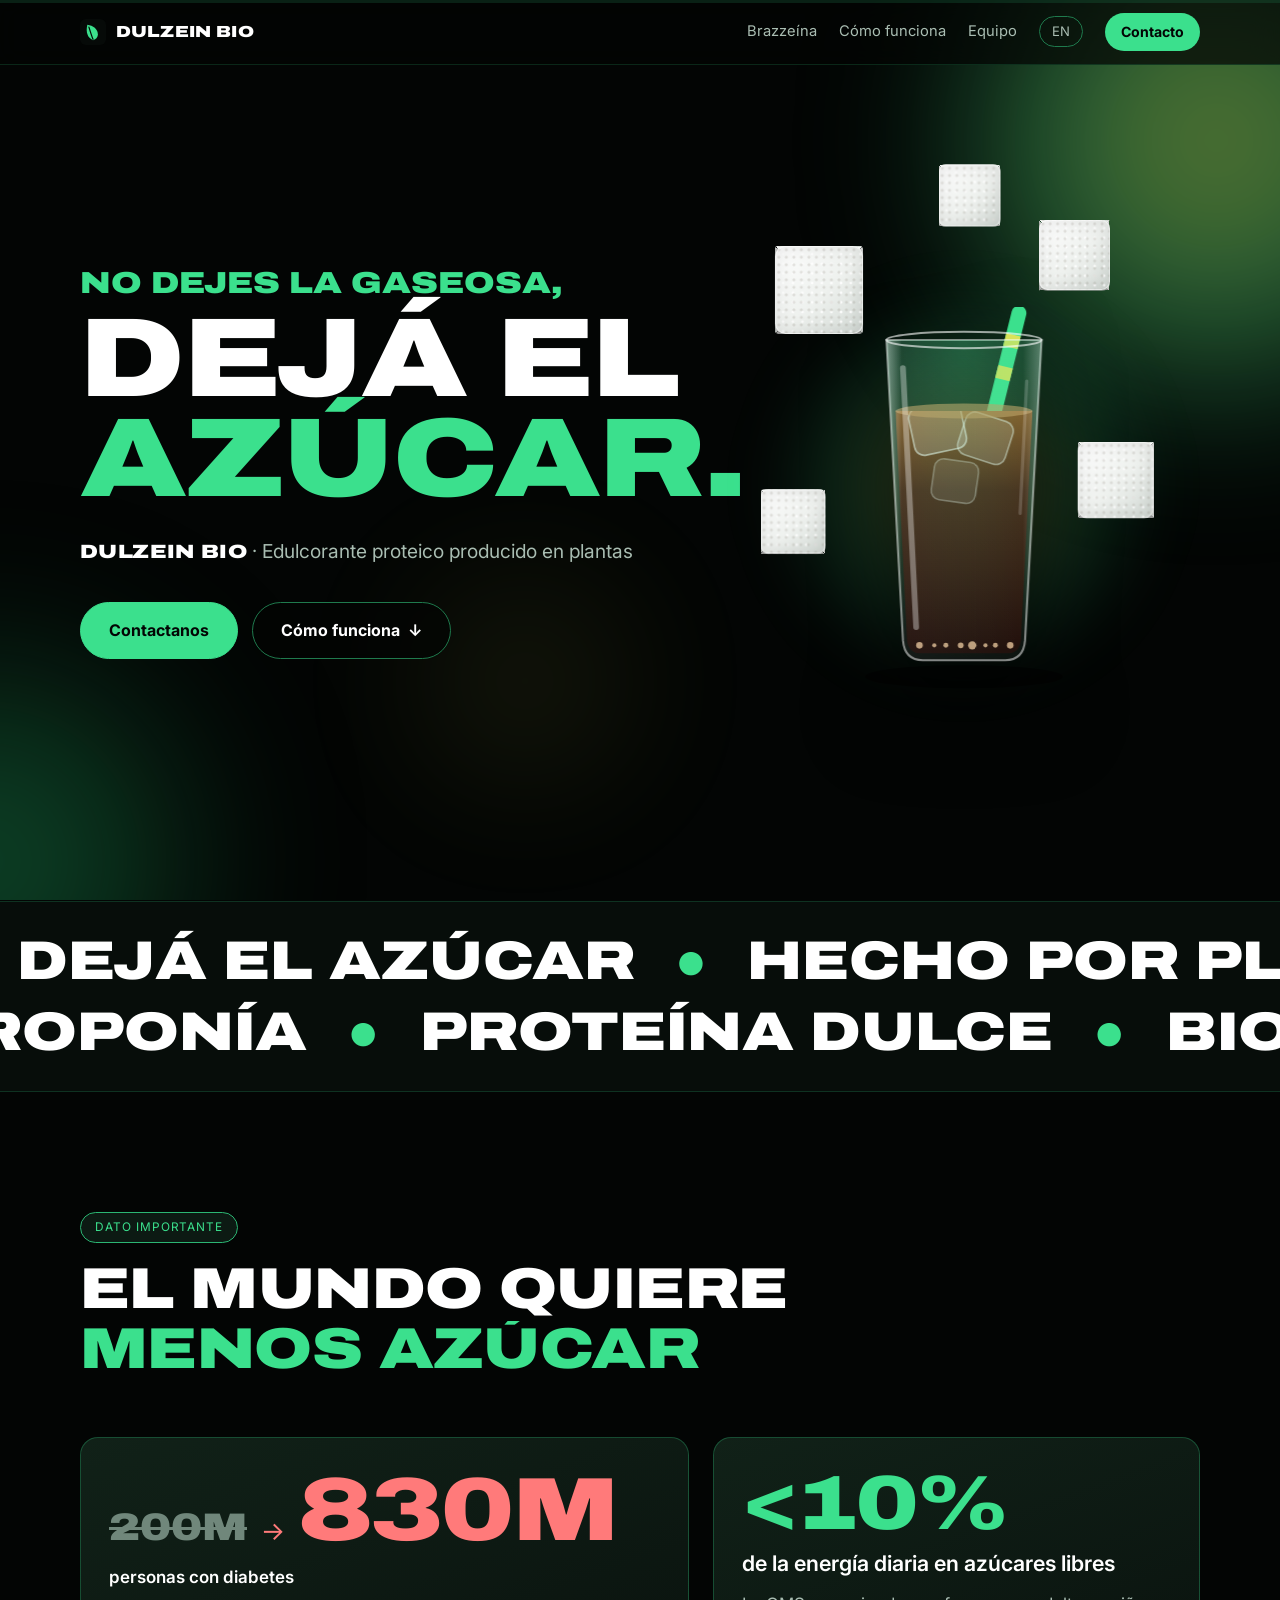
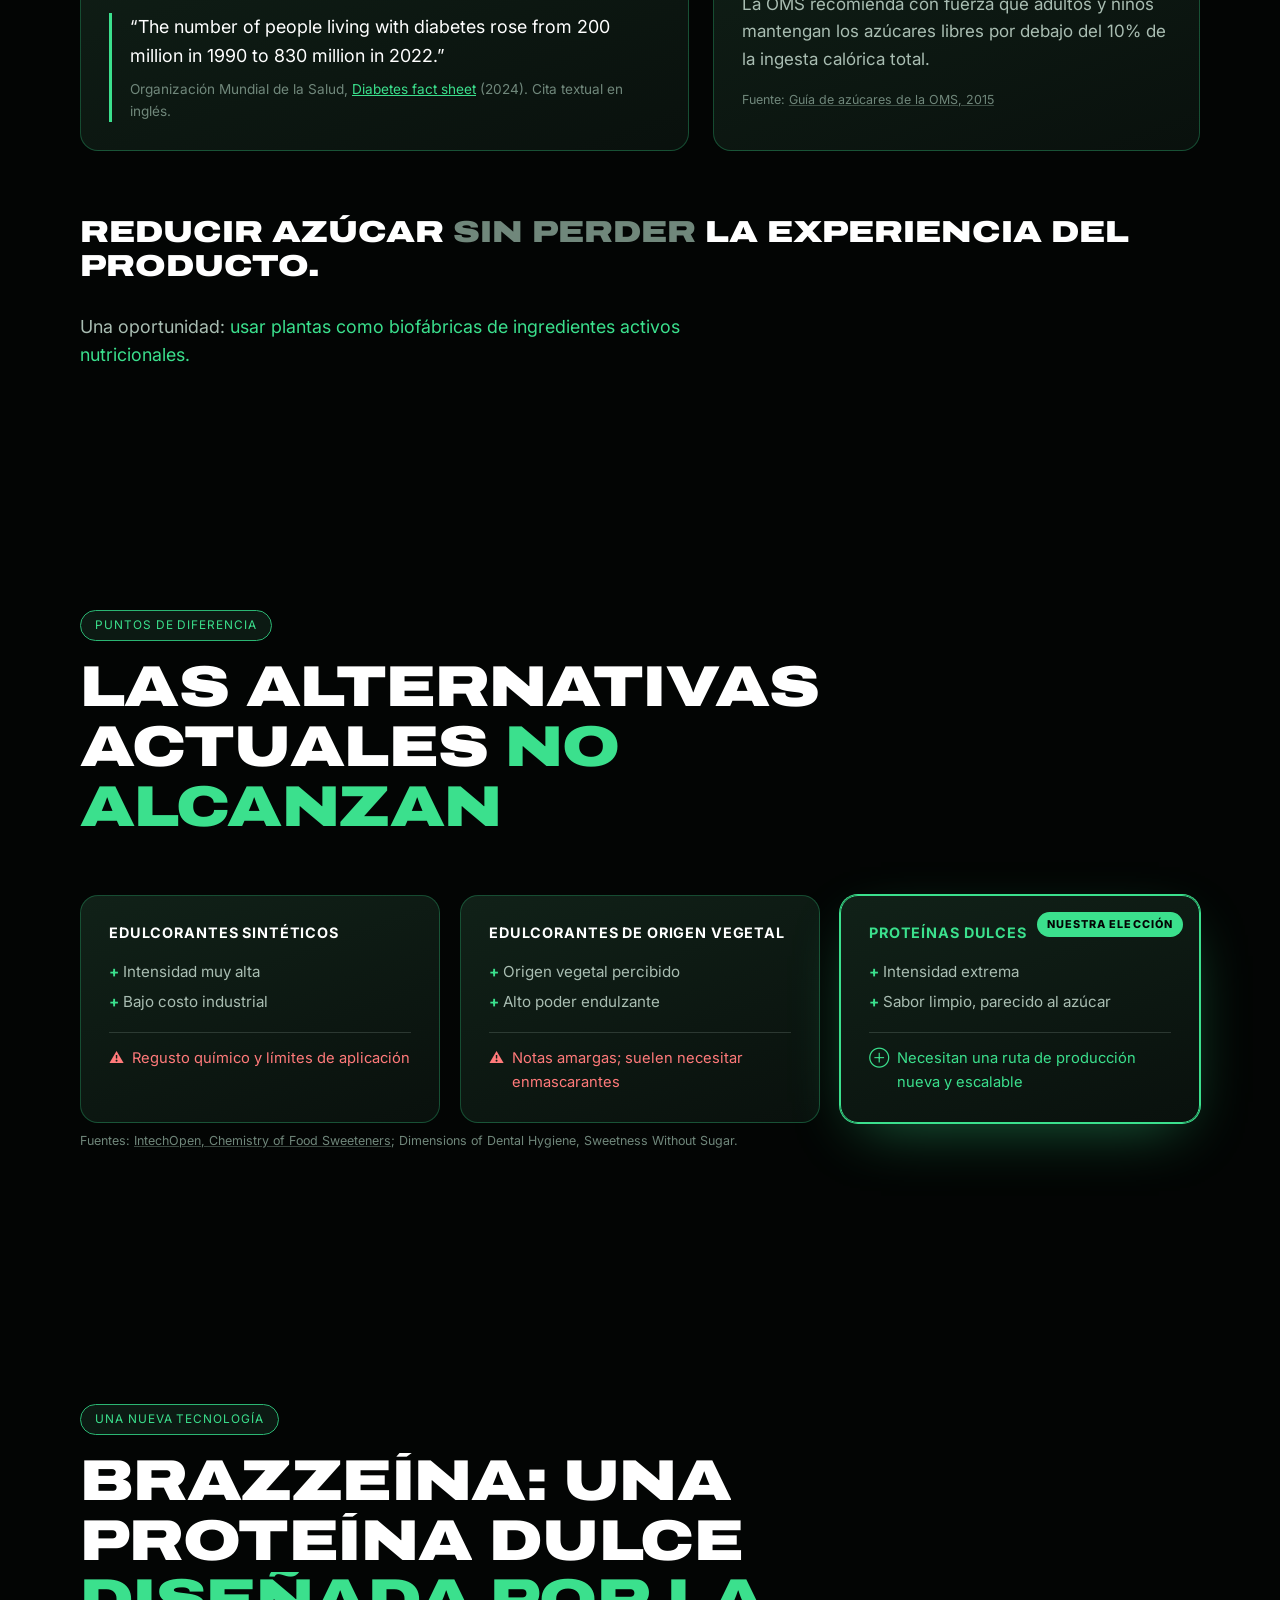
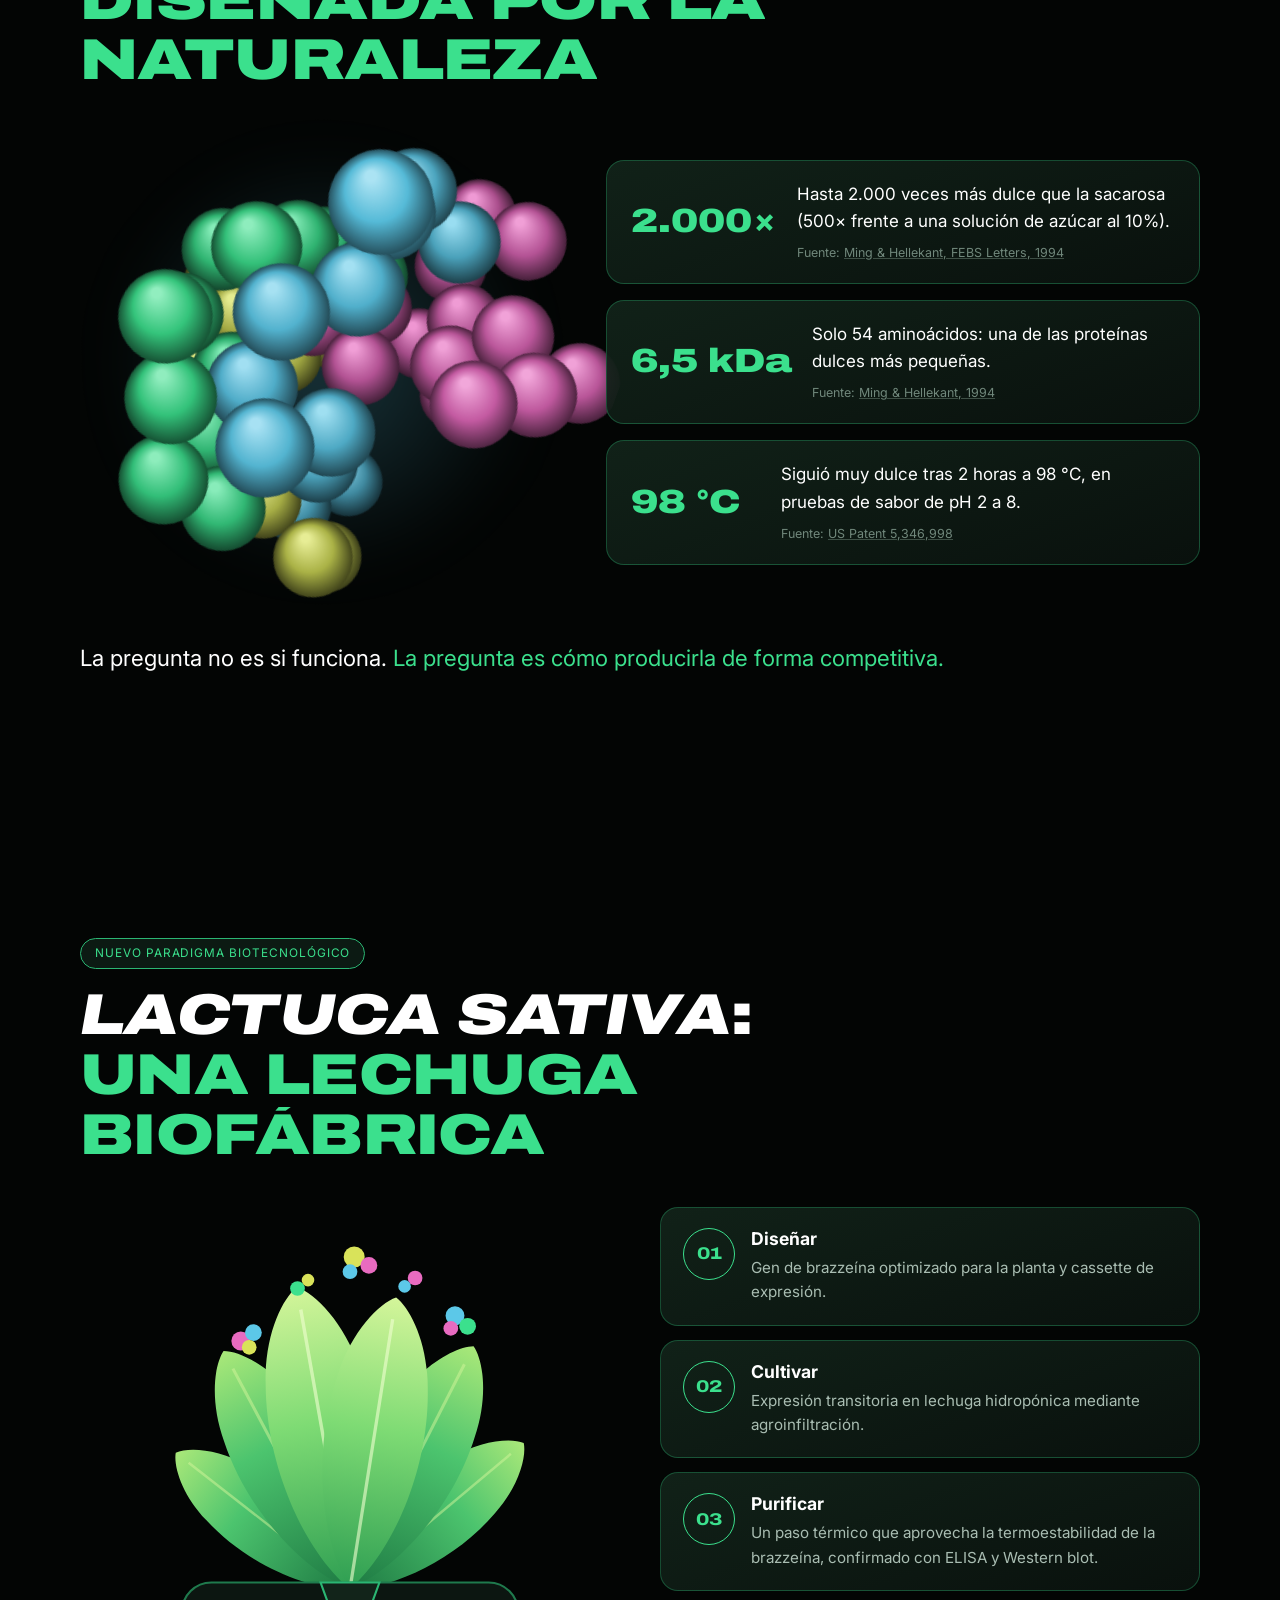
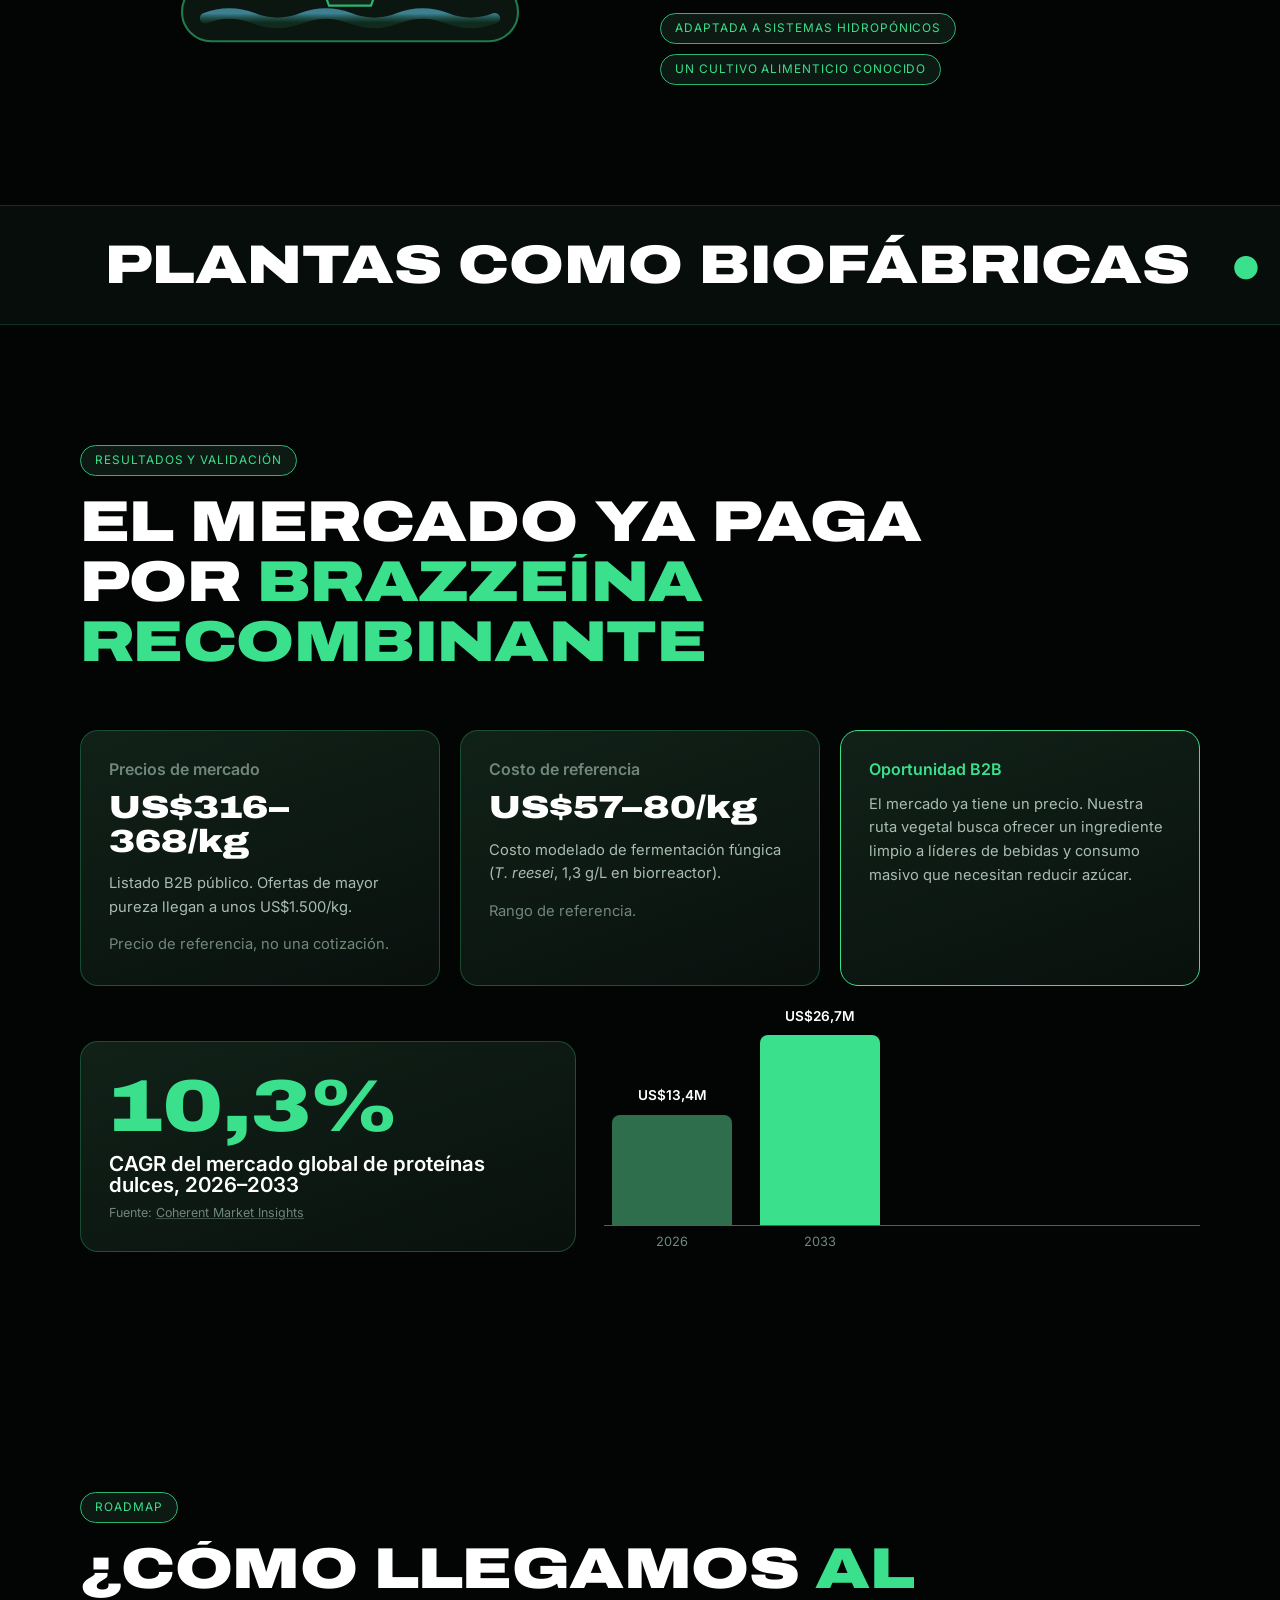
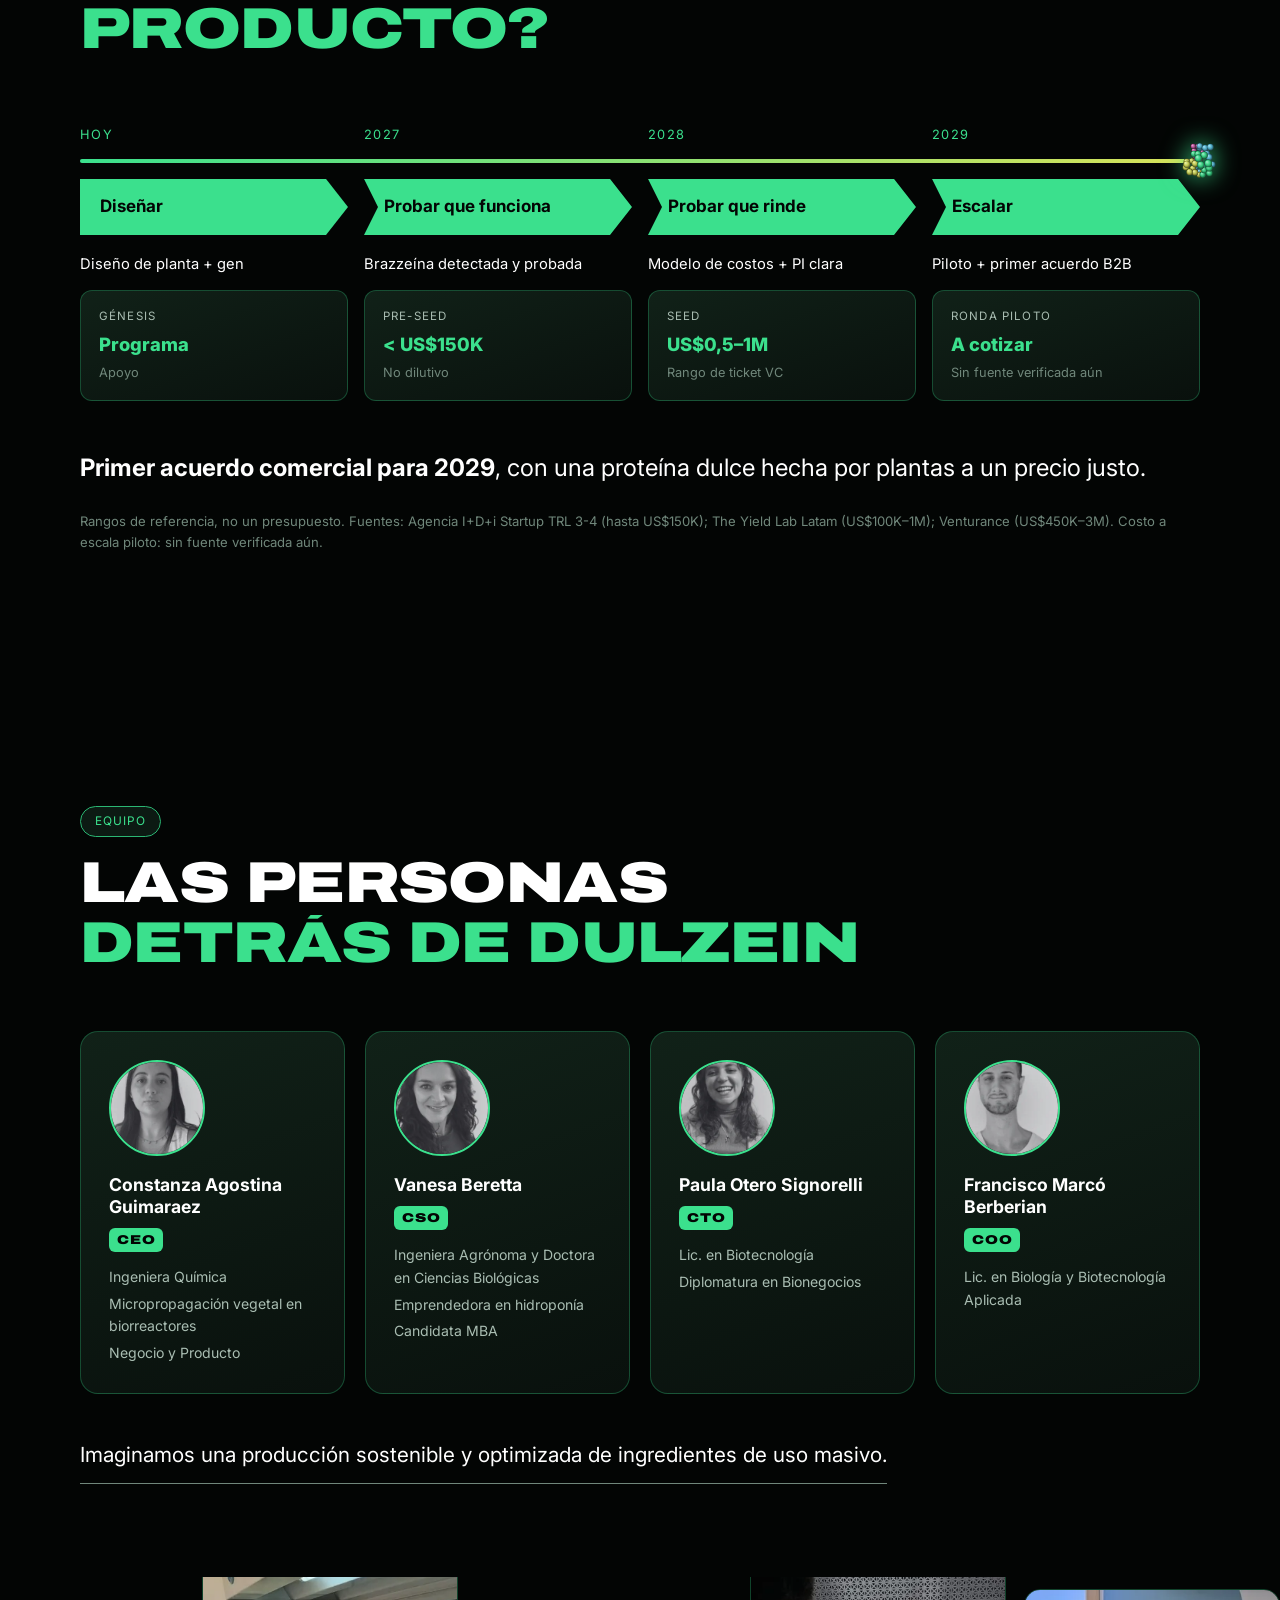
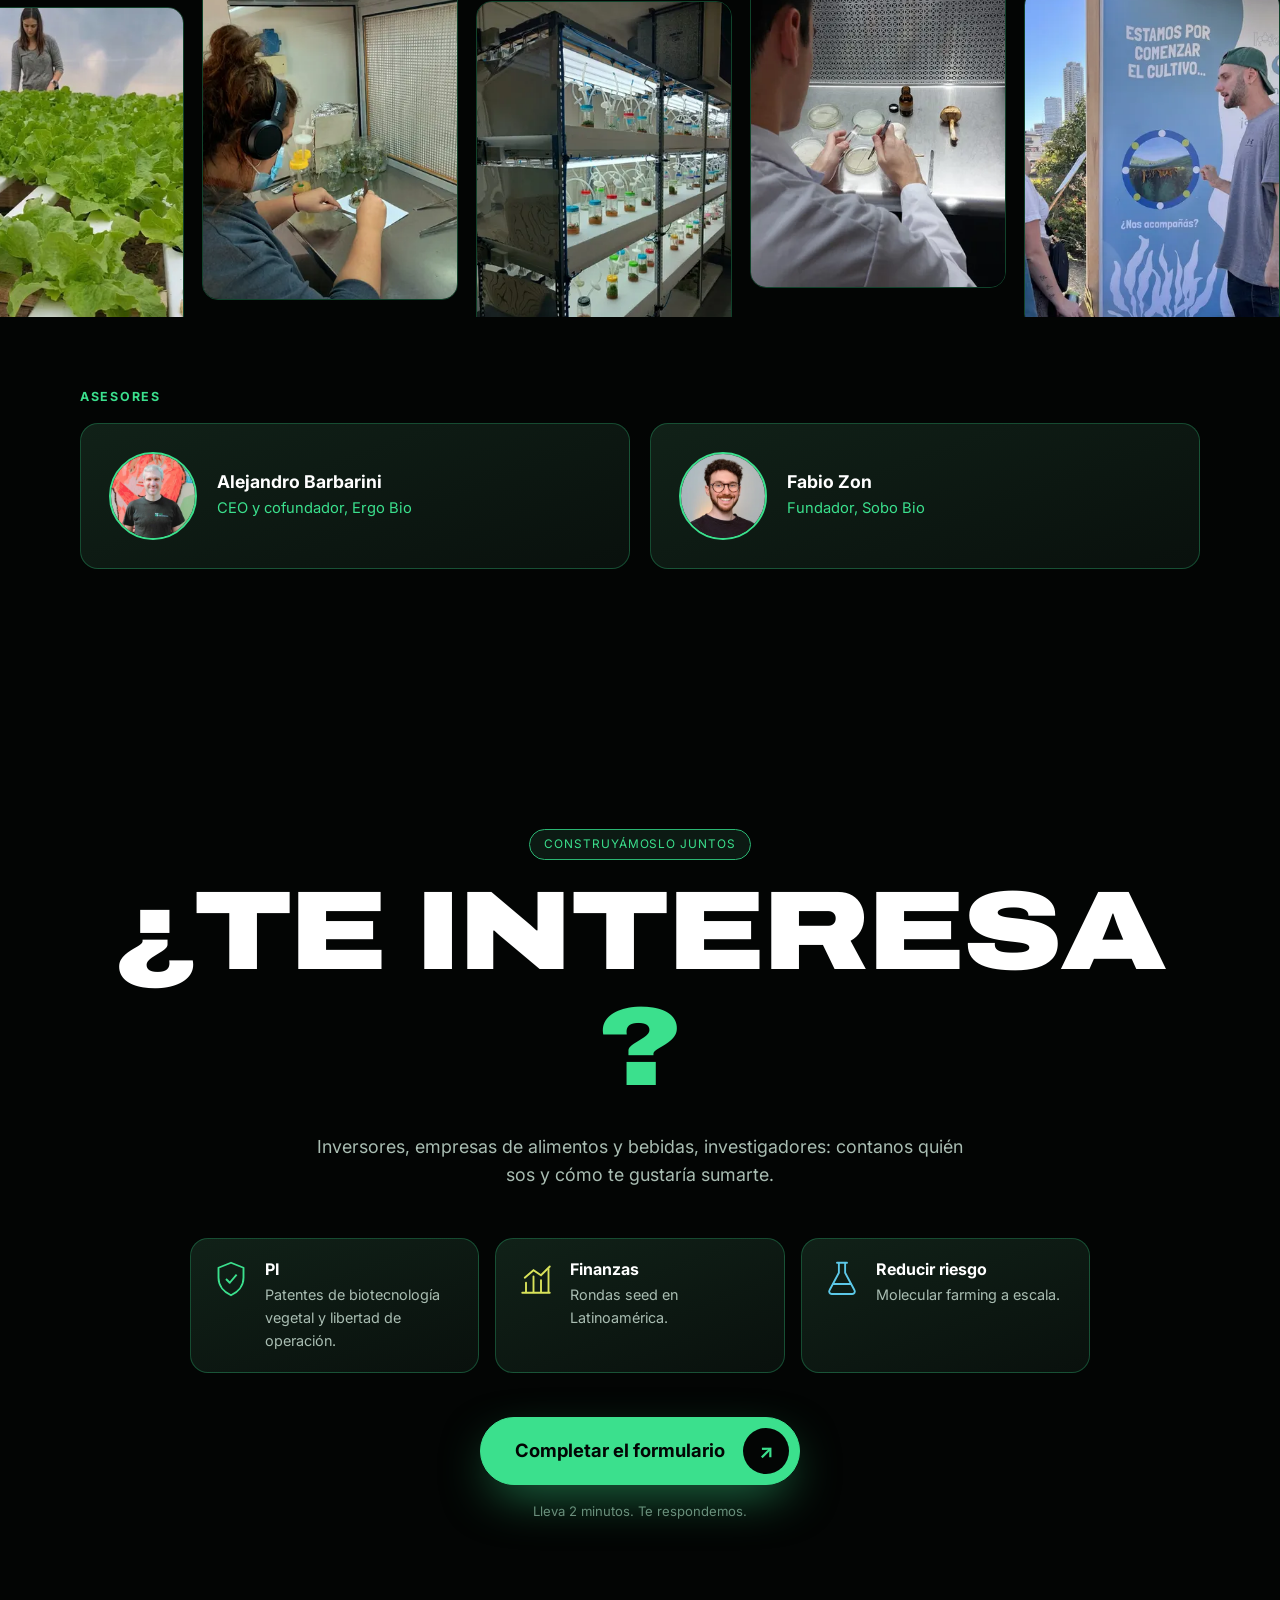
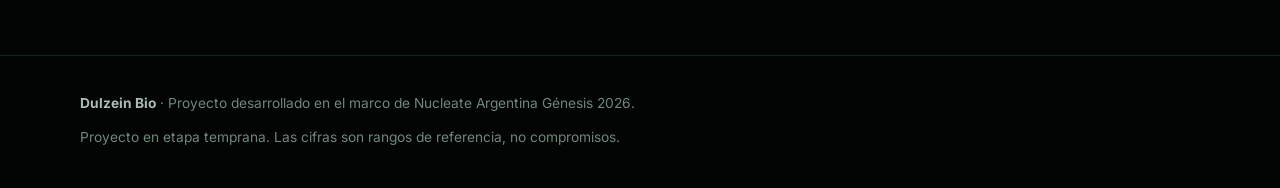
==== commit bab8a4ee: "Hero with soda glass and 3D sugar cubes; fix final CTA button - Hero: lighter copy (no Nucleate/Gene" ====
--- a/es/index.html
+++ b/es/index.html
@@ -64,30 +64,52 @@
   <main id="main">
     <!-- ===== Hero ===== -->
     <section class="hero" data-scroll="out">
-      <div class="cubes" aria-hidden="true">
-        <i class="cube" style="left:6%;--s:44px;--fall:700px;--spin:220deg;--r0:12deg"></i>
-        <i class="cube" style="left:44%;--s:30px;--fall:860px;--spin:-160deg;--r0:-20deg;top:4%"></i>
-        <i class="cube" style="left:58%;--s:38px;--fall:640px;--spin:120deg;--r0:30deg;top:70%"></i>
-        <i class="cube" style="left:88%;--s:52px;--fall:760px;--spin:-240deg;--r0:8deg;top:20%"></i>
-        <i class="cube" style="left:30%;--s:26px;--fall:900px;--spin:180deg;--r0:-35deg;top:82%"></i>
-        <i class="cube" style="left:94%;--s:30px;--fall:820px;--spin:-200deg;--r0:20deg;top:76%"></i>
-      </div>
-      <div class="wrap">
-        <div>
-          <span class="pill">Nucleate Argentina | Génesis 2026</span>
+      <div class="wrap">
+        <div class="hero-copy">
           <p class="pre">No dejes la gaseosa,</p>
           <h1 class="display">Dejá el <span class="g">azúcar.</span></h1>
-          <div class="brandline"><strong>DULZEIN BIO</strong><span>Edulcorante proteico producido en plantas</span></div>
-          <p class="lead">Brazzeína recombinante a partir de biomasa vegetal producida en hidroponía.</p>
+          <p class="tagline"><strong>Dulzein Bio</strong> <span aria-hidden="true">·</span> Edulcorante proteico producido en plantas</p>
           <div class="actions">
             <a class="btn" href="#interested">Contactanos</a>
             <a class="btn ghost" href="#how">Cómo funciona <span aria-hidden="true">↓</span></a>
           </div>
         </div>
-        <div class="hero-mol">
-          <div class="float">
-            <canvas class="molecule" data-tilt data-start="0.4" role="img" aria-label="Modelo 3D giratorio de brazzeína: 54 esferas, una por aminoácido"></canvas>
-          </div>
+        <div class="hero-art" aria-hidden="true">
+          <svg class="soda" viewBox="0 0 300 470">
+            <defs>
+              <linearGradient id="cola" x1="0" y1="0" x2="0" y2="1"><stop offset="0" stop-color="#8A4516"/><stop offset=".3" stop-color="#43180A"/><stop offset="1" stop-color="#120502"/></linearGradient>
+              <linearGradient id="glassFill" x1="0" x2="1"><stop offset="0" stop-color="#fff" stop-opacity=".5"/><stop offset=".1" stop-color="#fff" stop-opacity=".07"/><stop offset=".88" stop-color="#fff" stop-opacity=".04"/><stop offset="1" stop-color="#fff" stop-opacity=".35"/></linearGradient>
+              <radialGradient id="rimLight" cx=".5" cy="0" r="1"><stop offset="0" stop-color="#3BE08D" stop-opacity=".55"/><stop offset="1" stop-color="#3BE08D" stop-opacity="0"/></radialGradient>
+              <clipPath id="liquid"><path d="M67 126H233L219 404Q217 420 201 420H99Q83 420 81 404Z"/></clipPath>
+            </defs>
+            <ellipse cx="150" cy="448" rx="120" ry="14" fill="#000" opacity=".55"/>
+            <rect x="172" y="-6" width="18" height="310" rx="9" fill="#3BE08D" transform="rotate(14 181 150)"/>
+            <rect x="172" y="30" width="18" height="16" fill="#D9E35A" transform="rotate(14 181 150)"/>
+            <rect x="172" y="70" width="18" height="16" fill="#D9E35A" transform="rotate(14 181 150)"/>
+            <g clip-path="url(#liquid)">
+              <rect x="0" y="126" width="300" height="320" fill="url(#cola)"/>
+              <rect x="86" y="118" width="64" height="58" rx="12" fill="#fff" fill-opacity=".2" stroke="#fff" stroke-opacity=".55" stroke-width="2" transform="rotate(-12 118 147)"/>
+              <rect x="146" y="132" width="60" height="54" rx="12" fill="#fff" fill-opacity=".16" stroke="#fff" stroke-opacity=".45" stroke-width="2" transform="rotate(18 176 159)"/>
+              <rect x="112" y="186" width="54" height="50" rx="11" fill="#fff" fill-opacity=".1" stroke="#fff" stroke-opacity=".3" stroke-width="2" transform="rotate(8 139 211)"/>
+              <g class="fizz" fill="#FFD9A8" fill-opacity=".7">
+                <circle cx="96" cy="410" r="4" style="--d:0s"/><circle cx="128" cy="410" r="3" style="--d:.7s"/>
+                <circle cx="160" cy="410" r="5" style="--d:1.3s"/><circle cx="188" cy="410" r="3" style="--d:.3s"/>
+                <circle cx="206" cy="410" r="4" style="--d:1.9s"/><circle cx="114" cy="410" r="2.5" style="--d:2.4s"/>
+                <circle cx="146" cy="410" r="3.5" style="--d:2.9s"/><circle cx="176" cy="410" r="2.5" style="--d:1.1s"/>
+              </g>
+            </g>
+            <ellipse cx="150" cy="126" rx="83" ry="9" fill="#D4935A" opacity=".6"/>
+            <path d="M56 40H244L224 404Q222 428 200 428H100Q78 428 76 404Z" fill="url(#glassFill)" stroke="#fff" stroke-opacity=".5" stroke-width="2.5"/>
+            <path d="M56 40H244L224 404Q222 428 200 428H100Q78 428 76 404Z" fill="url(#rimLight)" opacity=".5"/>
+            <ellipse cx="150" cy="40" rx="94" ry="10" fill="none" stroke="#fff" stroke-opacity=".6" stroke-width="2.5"/>
+            <path d="M76 74L92 388" stroke="#fff" stroke-opacity=".35" stroke-width="7" stroke-linecap="round"/>
+            <path d="M226 90L218 250" stroke="#fff" stroke-opacity=".18" stroke-width="4" stroke-linecap="round"/>
+          </svg>
+          <div class="drop" style="--x:2%;--y:4%;--s:clamp(48px,6.4vw,88px);--fall:620px;--dx:-160px;--spin:-190deg;--t:.1s"><div class="scube" style="--rx:-22deg;--ry:34deg;--dur:16s"><i></i><i></i><i></i><i></i><i></i><i></i></div></div>
+          <div class="drop" style="--x:70%;--y:-2%;--s:clamp(40px,5.2vw,72px);--fall:700px;--dx:180px;--spin:220deg;--t:.3s"><div class="scube" style="--rx:30deg;--ry:-28deg;--dur:13s"><i></i><i></i><i></i><i></i><i></i><i></i></div></div>
+          <div class="drop" style="--x:44%;--y:-14%;--s:clamp(36px,4.6vw,64px);--fall:820px;--dx:40px;--spin:160deg;--t:.5s"><div class="scube" style="--rx:-40deg;--ry:12deg;--dur:11s"><i></i><i></i><i></i><i></i><i></i><i></i></div></div>
+          <div class="drop" style="--x:80%;--y:46%;--s:clamp(44px,5.6vw,78px);--fall:560px;--dx:220px;--spin:-140deg;--t:.7s"><div class="scube" style="--rx:16deg;--ry:52deg;--dur:15s"><i></i><i></i><i></i><i></i><i></i><i></i></div></div>
+          <div class="drop" style="--x:-2%;--y:56%;--s:clamp(38px,4.8vw,66px);--fall:600px;--dx:-200px;--spin:200deg;--t:.9s"><div class="scube" style="--rx:-12deg;--ry:-40deg;--dur:12s"><i></i><i></i><i></i><i></i><i></i><i></i></div></div>
         </div>
       </div>
     </section>
@@ -390,7 +412,7 @@
         </div>
         <div class="actions" data-reveal style="--d:3">
           <!-- GOOGLE_FORM_URL: reemplazar por el link del Google Form del equipo -->
-          <a class="btn big" href="https://forms.gle/REPLACE_ME" target="_blank" rel="noopener">Completar el formulario <span aria-hidden="true">↗</span><span class="sr-only"> (se abre en una pestaña nueva)</span></a>
+          <a class="btn btn-xl" href="https://forms.gle/REPLACE_ME" target="_blank" rel="noopener">Completar el formulario <span class="btn-ico" aria-hidden="true">↗</span><span class="sr-only"> (se abre en una pestaña nueva)</span></a>
         </div>
         <p class="small note" data-reveal style="--d:4">Lleva 2 minutos. Te respondemos.</p>
       </div>
--- a/assets/styles.css
+++ b/assets/styles.css
@@ -99,33 +99,50 @@
 .js [data-reveal].in { opacity: 1; transform: none; }
 
 /* ---------- Hero ---------- */
-.hero { min-height: calc(100vh - 64px); min-height: calc(100svh - 64px); display: flex; align-items: center; padding: 60px 0 100px; overflow: hidden; }
-.hero .wrap { display: grid; grid-template-columns: 1.15fr .85fr; align-items: center; gap: 24px; width: 100%; }
-.hero .wrap { z-index: 1; }
-.hero .pre { font-family: var(--display); font-stretch: 125%; font-weight: 900; text-transform: uppercase; color: var(--green); font-size: clamp(1rem, 3.2vw, 2rem); margin: 26px 0 0; line-height: 1.05; }
-.hero h1 { font-size: clamp(2.2rem, 10vw, 6.6rem); line-height: .92; margin-top: 8px; overflow-wrap: break-word; }
-.brandline { margin-top: 30px; display: flex; flex-wrap: wrap; align-items: baseline; gap: 4px 14px; }
-.brandline strong { font-family: var(--display); font-stretch: 125%; font-weight: 900; color: var(--white); font-size: clamp(1rem, 2vw, 1.3rem); letter-spacing: .02em; }
-.brandline span { color: var(--green); font-size: clamp(1rem, 2vw, 1.25rem); font-weight: 500; }
-.hero .lead { border-bottom: 1px solid var(--faint); padding-bottom: 14px; display: inline-block; font-size: 1rem; margin-top: 12px; }
-.hero .actions { display: flex; flex-wrap: wrap; gap: 14px; margin-top: 32px; }
-.hero .cubes { z-index: 0; }
-.hero-mol { position: relative; aspect-ratio: 1; width: 100%; max-width: 520px; justify-self: end; }
-.hero-mol::before { content: ""; position: absolute; inset: 12%; border-radius: 50%; background: radial-gradient(circle, rgba(232,107,192,.28), rgba(59,224,141,.12) 50%, transparent 70%); filter: blur(30px); }
+.hero { min-height: calc(100vh - 64px); min-height: calc(100svh - 64px); display: flex; align-items: center; padding: 40px 0 80px; overflow: hidden; }
+.hero .wrap { display: grid; grid-template-columns: 1.1fr .9fr; align-items: center; gap: 24px; width: 100%; z-index: 1; }
+.hero .pre { font-family: var(--display); font-stretch: 125%; font-weight: 900; text-transform: uppercase; color: var(--green); font-size: clamp(1rem, 2.8vw, 1.9rem); margin: 0; line-height: 1.05; }
+.hero h1 { font-size: clamp(2.6rem, 10vw, 7rem); line-height: .9; margin-top: 10px; overflow-wrap: break-word; }
+.tagline { margin: 26px 0 0; font-size: clamp(1rem, 1.8vw, 1.2rem); color: var(--text); }
+.tagline strong { font-family: var(--display); font-stretch: 125%; font-weight: 900; color: var(--white); letter-spacing: .02em; text-transform: uppercase; }
+.hero .actions { display: flex; flex-wrap: wrap; gap: 14px; margin-top: 34px; }
 .molecule { position: relative; width: 100%; height: 100%; }
-.float { width: 100%; height: 100%; animation: bob 6s ease-in-out infinite; }
-@keyframes bob { 50% { transform: translateY(-14px); } }
-.scroll-hint { position: absolute; left: 50%; bottom: 26px; transform: translateX(-50%); display: flex; flex-direction: column; align-items: center; gap: 8px; font-size: .72rem; letter-spacing: .18em; text-transform: uppercase; color: var(--faint); text-decoration: none; }
-.scroll-hint span { width: 22px; height: 36px; border: 2px solid var(--faint); border-radius: 12px; position: relative; }
-.scroll-hint span::after { content: ""; position: absolute; left: 50%; top: 6px; width: 4px; height: 8px; margin-left: -2px; border-radius: 2px; background: var(--green); animation: wheel 1.6s infinite; }
-@keyframes wheel { 0% { opacity: 0; transform: translateY(0); } 30% { opacity: 1; } 100% { opacity: 0; transform: translateY(12px); } }
+
+/* Hero art: glass of soda + 3D sugar cubes that drop away on scroll */
+.hero-art { position: relative; width: 100%; max-width: 520px; aspect-ratio: 5 / 6; justify-self: center; }
+.hero-art::before { content: ""; position: absolute; inset: 10% 0 0; border-radius: 50%; background: radial-gradient(circle, rgba(217,227,90,.28), rgba(59,224,141,.14) 45%, transparent 70%); filter: blur(30px); }
+.soda { position: absolute; left: 50%; bottom: 0; width: 64%; translate: -50% 0; transform: rotate(calc(var(--p, 0) * -8deg)) scale(calc(1 - var(--p, 0) * .12)); transform-origin: 50% 100%; filter: drop-shadow(0 30px 40px rgba(0,0,0,.6)); }
+.js .soda { animation: rise 1s cubic-bezier(.2,.8,.2,1) both; }
+@keyframes rise { from { opacity: 0; translate: -50% 40px; } }
+.fizz circle { animation: fizz 3.4s linear infinite; animation-delay: var(--d, 0s); }
+@keyframes fizz { 0% { transform: translateY(0); opacity: 0; } 10% { opacity: 1; } 100% { transform: translateY(-280px); opacity: 0; } }
+.drop { position: absolute; left: var(--x); top: var(--y); width: var(--s); height: var(--s); perspective: 600px;
+  transform: translate(calc(var(--p, 0) * var(--dx, 0px)), calc(var(--p, 0) * var(--fall, 600px))) rotate(calc(var(--p, 0) * var(--spin, 180deg))); }
+.js .drop { animation: dropin 1.1s cubic-bezier(.3,1.35,.5,1) both; animation-delay: var(--t, 0s); }
+@keyframes dropin { from { translate: 0 -70vh; opacity: 0; } 60% { opacity: 1; } }
+.scube { position: relative; width: 100%; height: 100%; transform-style: preserve-3d; animation: tumble var(--dur, 14s) linear infinite; }
+@keyframes tumble { from { transform: rotateX(var(--rx)) rotateY(var(--ry)); } to { transform: rotateX(calc(var(--rx) + 360deg)) rotateY(calc(var(--ry) + 360deg)); } }
+.scube i { position: absolute; inset: 0; border-radius: 12%;
+  background: radial-gradient(rgba(120,110,95,.18) 1px, transparent 1.7px) 0 0 / 7px 7px, radial-gradient(rgba(255,255,255,.9) 1px, transparent 1.6px) 3px 3px / 9px 9px, linear-gradient(135deg, #FFFFFF, #EEF1EE 55%, #D3DAD5);
+  box-shadow: inset 0 0 0 1px rgba(255,255,255,.6), inset 0 0 18px rgba(0,0,0,.1); }
+.scube i:nth-child(1) { transform: translateZ(calc(var(--s) / 2)); }
+.scube i:nth-child(2) { transform: rotateY(180deg) translateZ(calc(var(--s) / 2)); filter: brightness(.72); }
+.scube i:nth-child(3) { transform: rotateY(90deg) translateZ(calc(var(--s) / 2)); filter: brightness(.88); }
+.scube i:nth-child(4) { transform: rotateY(-90deg) translateZ(calc(var(--s) / 2)); filter: brightness(.8); }
+.scube i:nth-child(5) { transform: rotateX(90deg) translateZ(calc(var(--s) / 2)); filter: brightness(1.05); }
+.scube i:nth-child(6) { transform: rotateX(-90deg) translateZ(calc(var(--s) / 2)); filter: brightness(.65); }
+
+/* Hero scroll-out: copy lifts and fades */
+.hero-copy > * { transform: translateY(calc(var(--p, 0) * -110px)); opacity: calc(1 - var(--p, 0) * 1.5); }
+.hero-copy .actions { transform: translateY(calc(var(--p, 0) * -60px)); }
+
 @media (max-width: 860px) {
-  .hero .wrap { grid-template-columns: 1fr; }
-  .hero-mol { order: -1; max-width: 240px; justify-self: center; margin-bottom: -30px; }
-  .hero { padding-top: 16px; padding-bottom: 90px; }
-  .hero .pre { margin-top: 12px; }
-}
-@media (max-width: 480px) { .hero .actions .btn { flex: 1 1 100%; justify-content: center; } }
+  .hero { padding: 8px 0 72px; align-items: flex-start; }
+  .hero .wrap { grid-template-columns: 1fr; gap: 0; }
+  .hero-art { order: -1; max-width: 300px; margin: 0 auto -6px; }
+  .hero h1 { font-size: clamp(2.6rem, 13vw, 5rem); }
+}
+@media (max-width: 480px) { .hero .actions .btn { flex: 1 1 100%; justify-content: center; } .hero-art { max-width: 250px; } }
 
 /* ---------- L1 Problem ---------- */
 .problem-grid { display: grid; grid-template-columns: 1.25fr 1fr; gap: 24px; margin-top: 56px; }
@@ -284,23 +301,15 @@
 .ask h3 { color: var(--white); font-size: 1rem; }
 .ask p { margin: 4px 0 0; font-size: .9rem; }
 .cta .actions { margin-top: 44px; display: flex; justify-content: center; gap: 14px; flex-wrap: wrap; }
-.cta .btn.big { padding: 20px 40px; font-size: 1.15rem; box-shadow: 0 0 0 0 rgba(59,224,141,.6); animation: pulse 2.4s infinite; }
-@keyframes pulse { 0% { box-shadow: 0 0 0 0 rgba(59,224,141,.55); } 70% { box-shadow: 0 0 0 22px rgba(59,224,141,0); } 100% { box-shadow: 0 0 0 0 rgba(59,224,141,0); } }
+.btn-xl { padding: 10px 10px 10px 34px; gap: 18px; font-size: 1.15rem; color: var(--bg); position: relative; overflow: hidden; box-shadow: 0 18px 50px -12px rgba(59,224,141,.55); }
+.btn-xl::before { content: ""; position: absolute; top: 0; bottom: 0; width: 40%; left: -60%; background: linear-gradient(100deg, transparent, rgba(255,255,255,.55), transparent); transform: skewX(-20deg); animation: shine 3.6s ease-in-out infinite; }
+@keyframes shine { 0%, 55% { left: -60%; } 100% { left: 130%; } }
+.btn-xl .btn-ico { width: 46px; height: 46px; border-radius: 50%; display: grid; place-items: center; background: var(--bg); color: var(--green); font-size: 1.2rem; transition: transform .35s cubic-bezier(.2,.8,.2,1); }
+.btn-xl:hover { background: var(--white); color: var(--bg); transform: translateY(-3px); }
+.btn-xl:hover .btn-ico { transform: rotate(45deg); }
 .cta .note { margin-top: 16px; }
-@media (max-width: 480px) { .cta .btn.big { width: 100%; justify-content: center; } }
-
-/* Sugar cubes (hero): fall as the hero scrolls away */
-.cubes { position: absolute; inset: 0; pointer-events: none; z-index: 0; opacity: .8; }
-.cube { position: absolute; top: 12%; width: var(--s, 46px); height: var(--s, 46px); border-radius: 8px; background: linear-gradient(140deg, #fff 0%, #E9EEEA 45%, #B9C4BD 100%); box-shadow: inset -4px -6px 0 rgba(0,0,0,.08), 0 10px 30px rgba(0,0,0,.4);
-  transform: translateY(calc(var(--p, 0) * var(--fall, 900px))) rotate(calc(var(--r0, 0deg) + var(--p, 0) * var(--spin, 200deg))); animation: drift 7s ease-in-out infinite alternate; }
-.cube::after { content: ""; position: absolute; inset: 18%; border-radius: 4px; background-image: radial-gradient(rgba(0,0,0,.08) 1px, transparent 1.5px); background-size: 6px 6px; }
-@keyframes drift { to { translate: 0 -14px; } }
-@media (max-width: 860px) { .cube { --s: 28px !important; } }
-
-/* Hero scroll-out: title lifts and fades, molecule zooms */
-.hero h1, .hero .pre { transform: translateY(calc(var(--p, 0) * -120px)); opacity: calc(1 - var(--p, 0) * 1.4); }
-.hero .brandline, .hero .lead, .hero .actions { transform: translateY(calc(var(--p, 0) * -60px)); opacity: calc(1 - var(--p, 0) * 1.6); }
-.hero-mol { transform: scale(calc(1 + var(--p, 0) * .7)) rotate(calc(var(--p, 0) * 50deg)); }
+@media (max-width: 480px) { .btn-xl { width: 100%; justify-content: space-between; } }
+
 
 /* Word-by-word heading reveal */
 .w { display: inline-block; overflow: hidden; vertical-align: top; padding-bottom: .06em; }
@@ -331,6 +340,7 @@
   html { scroll-behavior: auto; }
   *, *::before, *::after { animation: none !important; transition: none !important; }
   .js [data-reveal], .js [data-split] .w > span { opacity: 1; transform: none; }
-  .hero h1, .hero .pre, .hero .brandline, .hero .lead, .hero .actions, .hero-mol, .marquee .row, .gallery-track, .gallery figure { transform: none !important; opacity: 1 !important; }
-  .cube, .cursor-glow { display: none; }
-}
+  .hero-copy > *, .drop, .soda, .marquee .row, .gallery-track, .gallery figure { transform: none !important; opacity: 1 !important; }
+  .js .drop, .js .soda { animation: none !important; }
+  .cursor-glow { display: none; }
+}
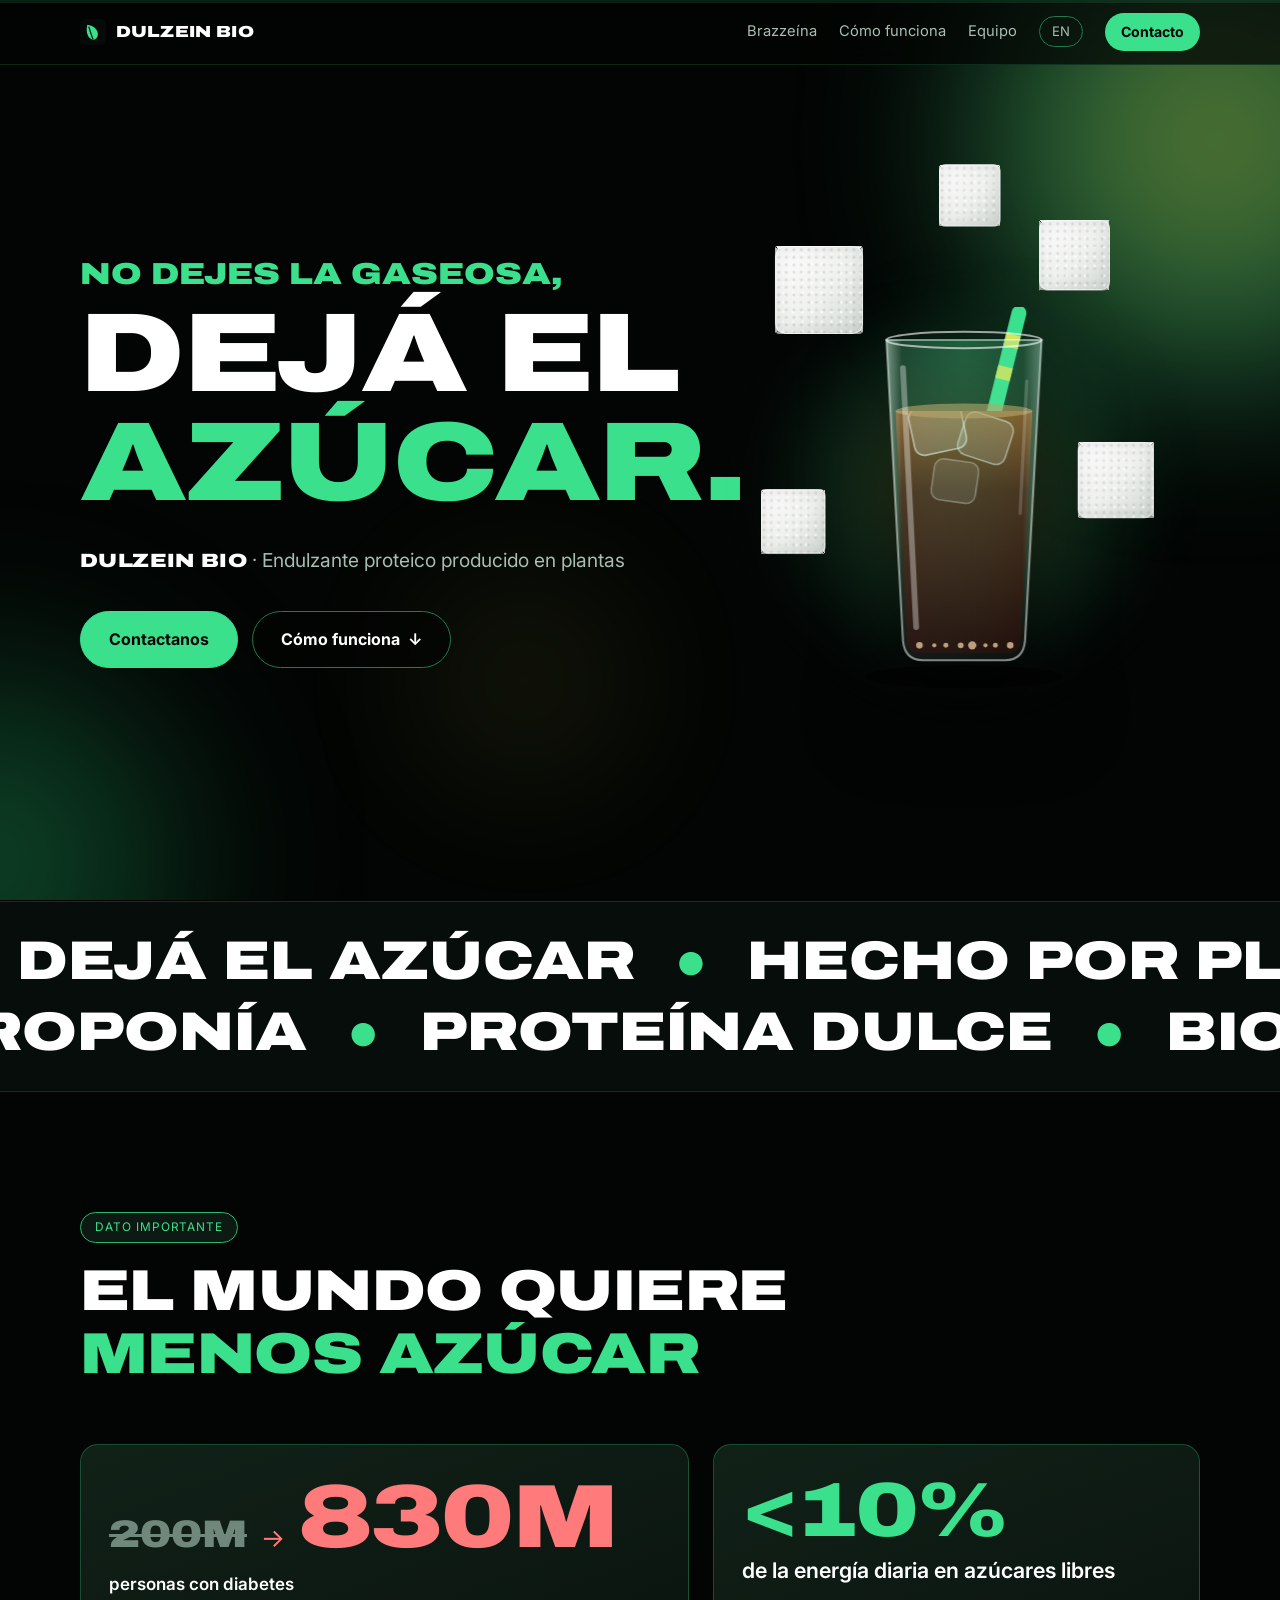
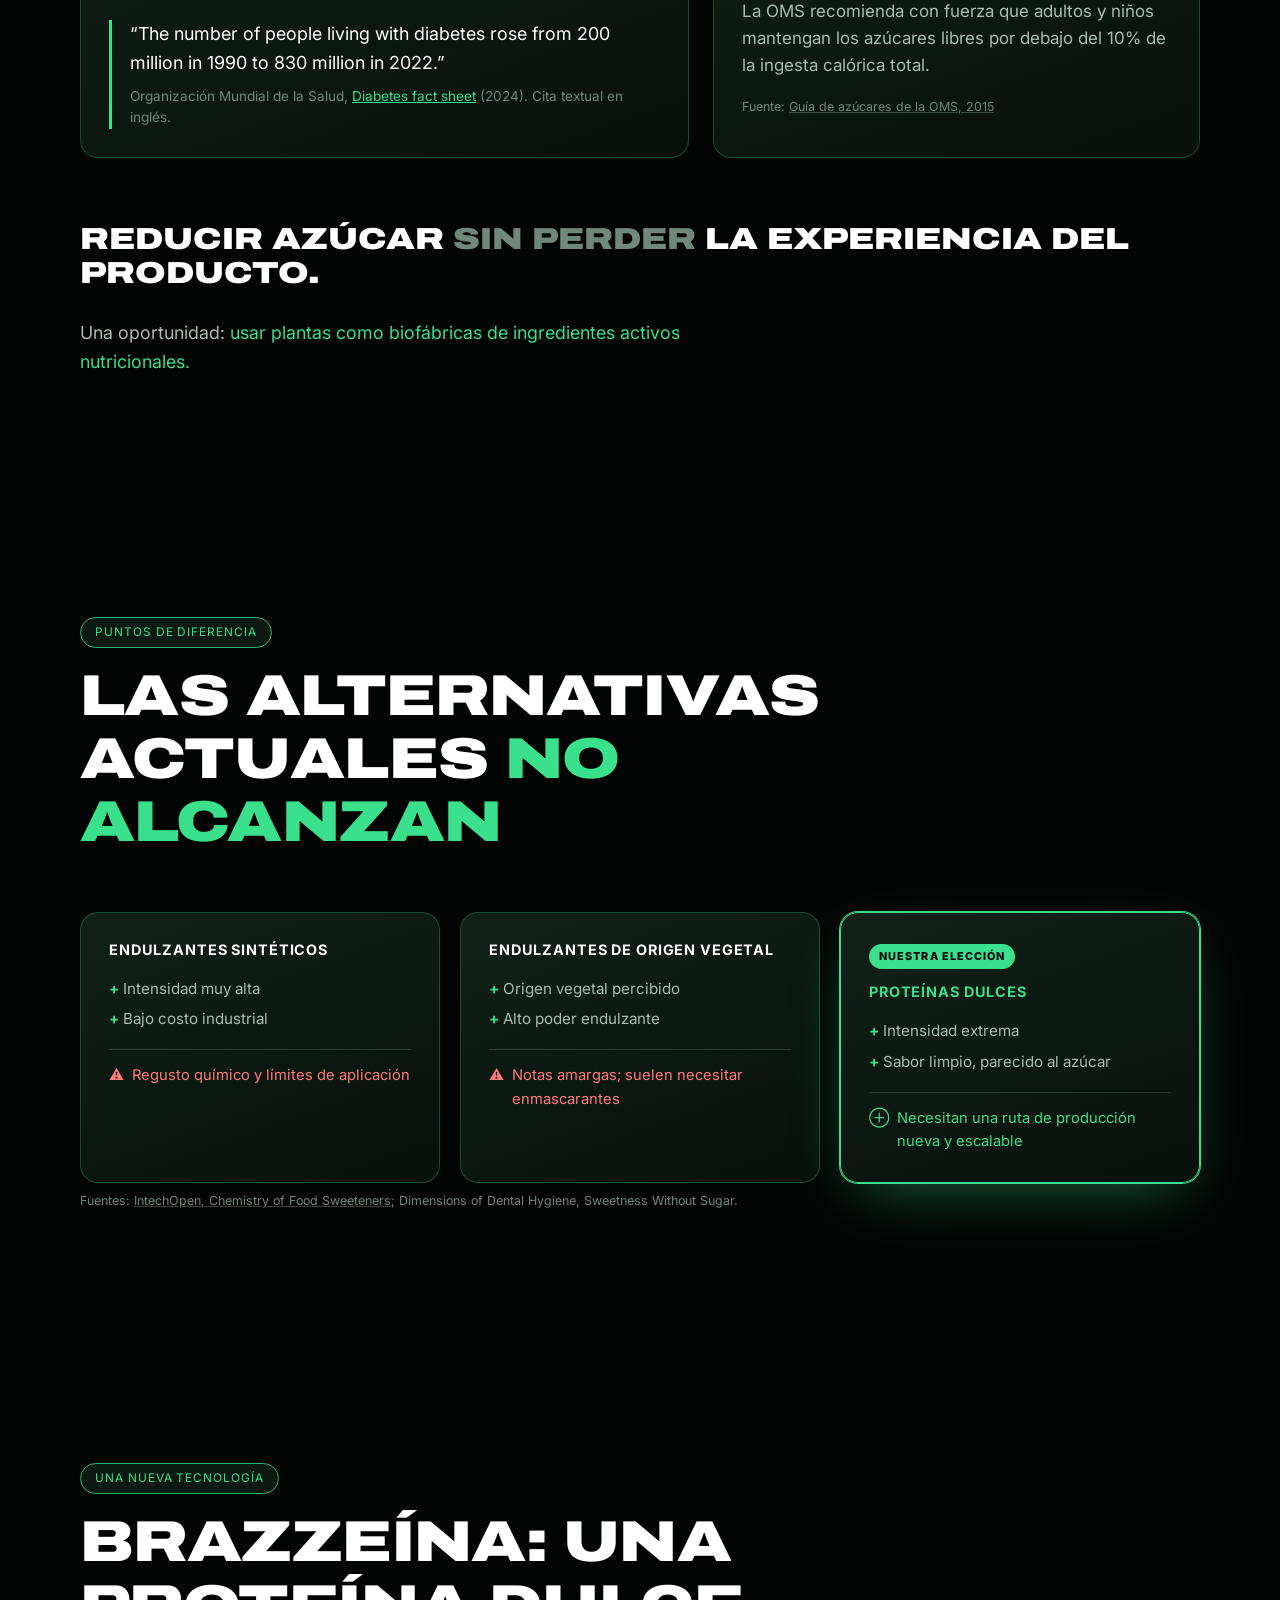
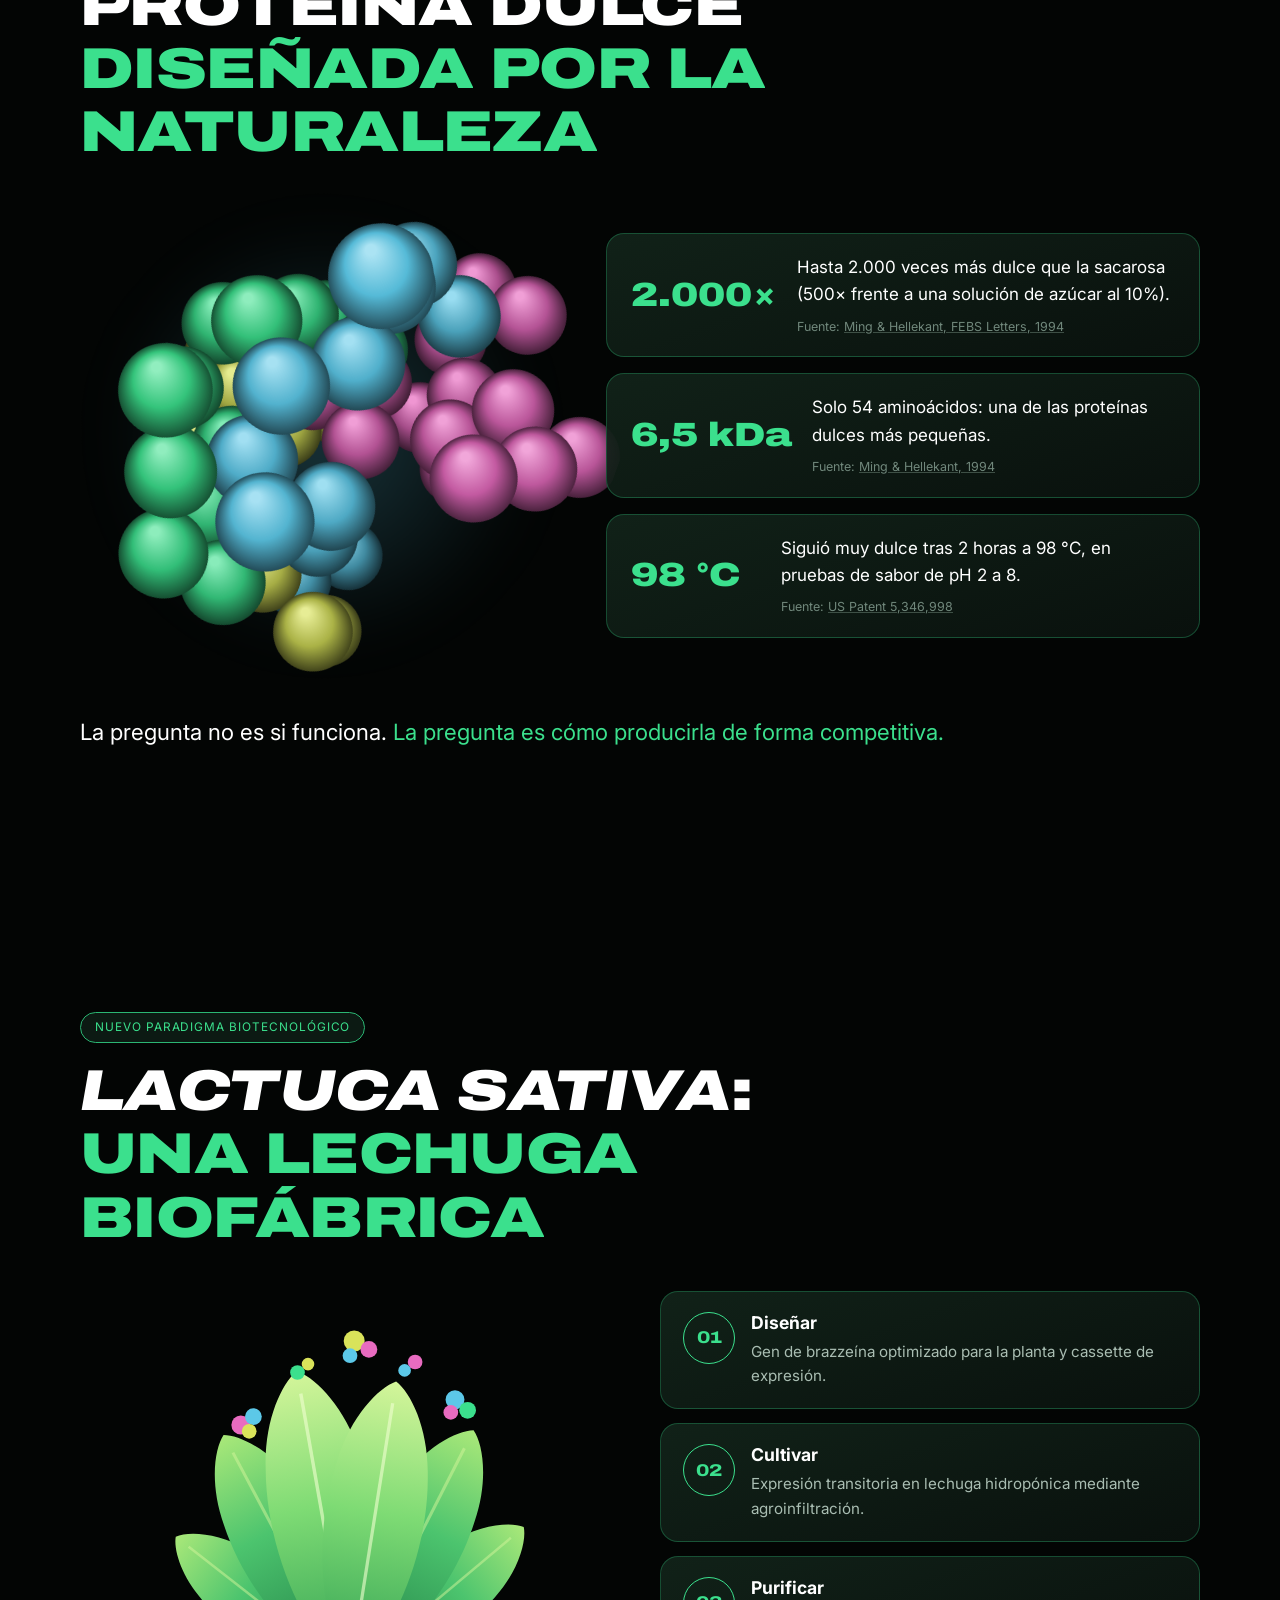
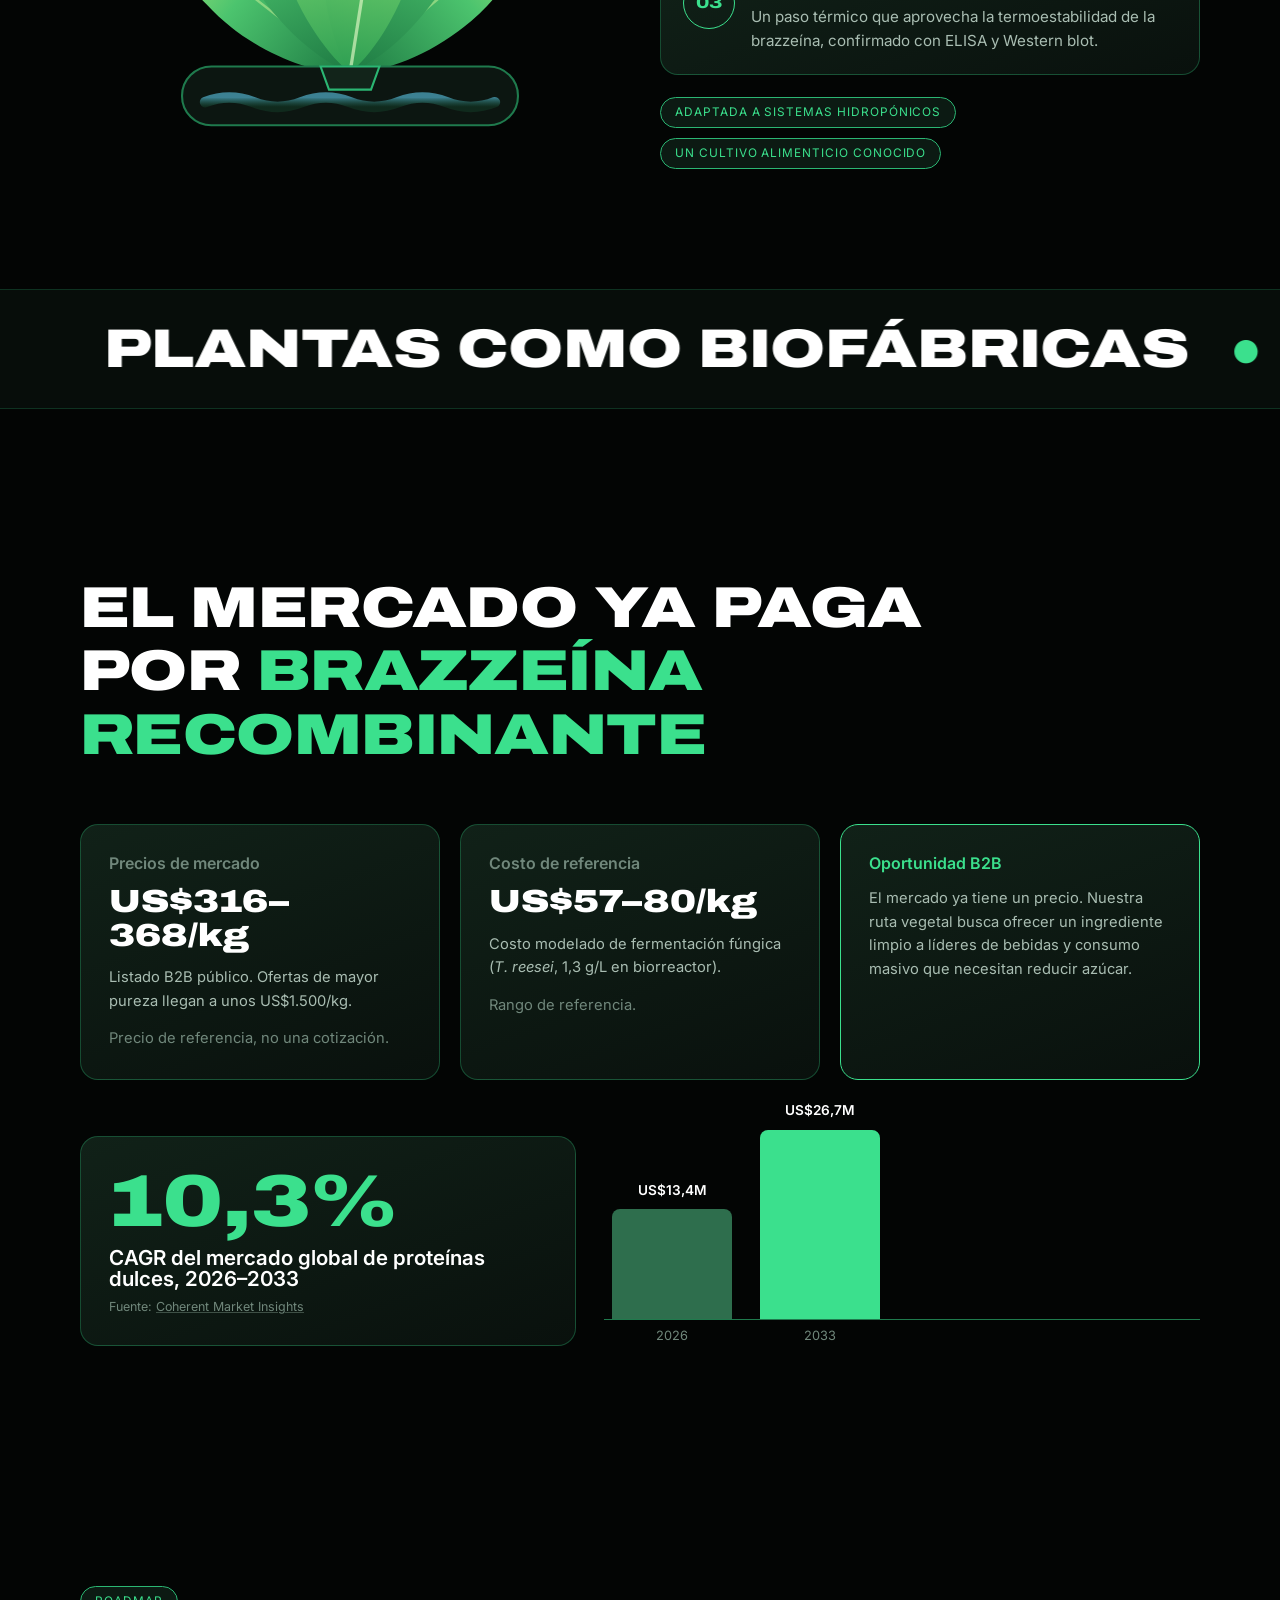
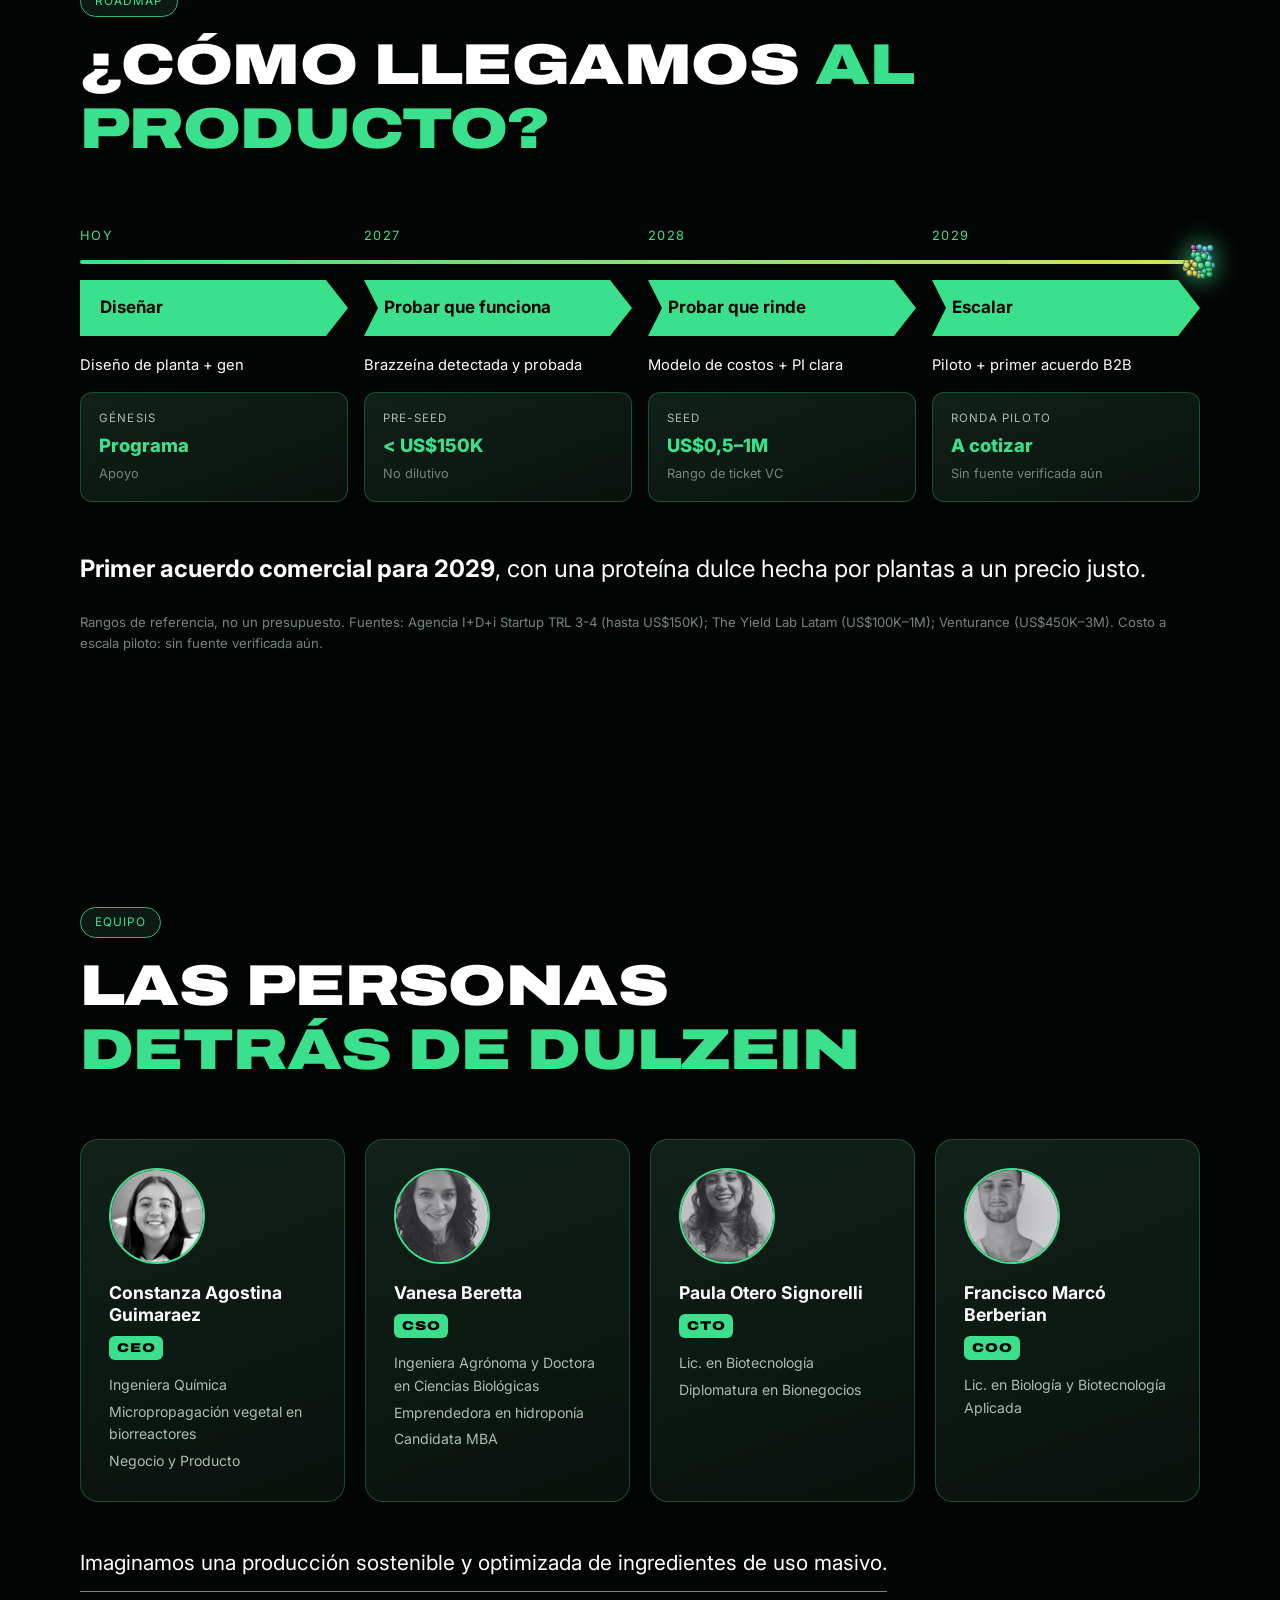
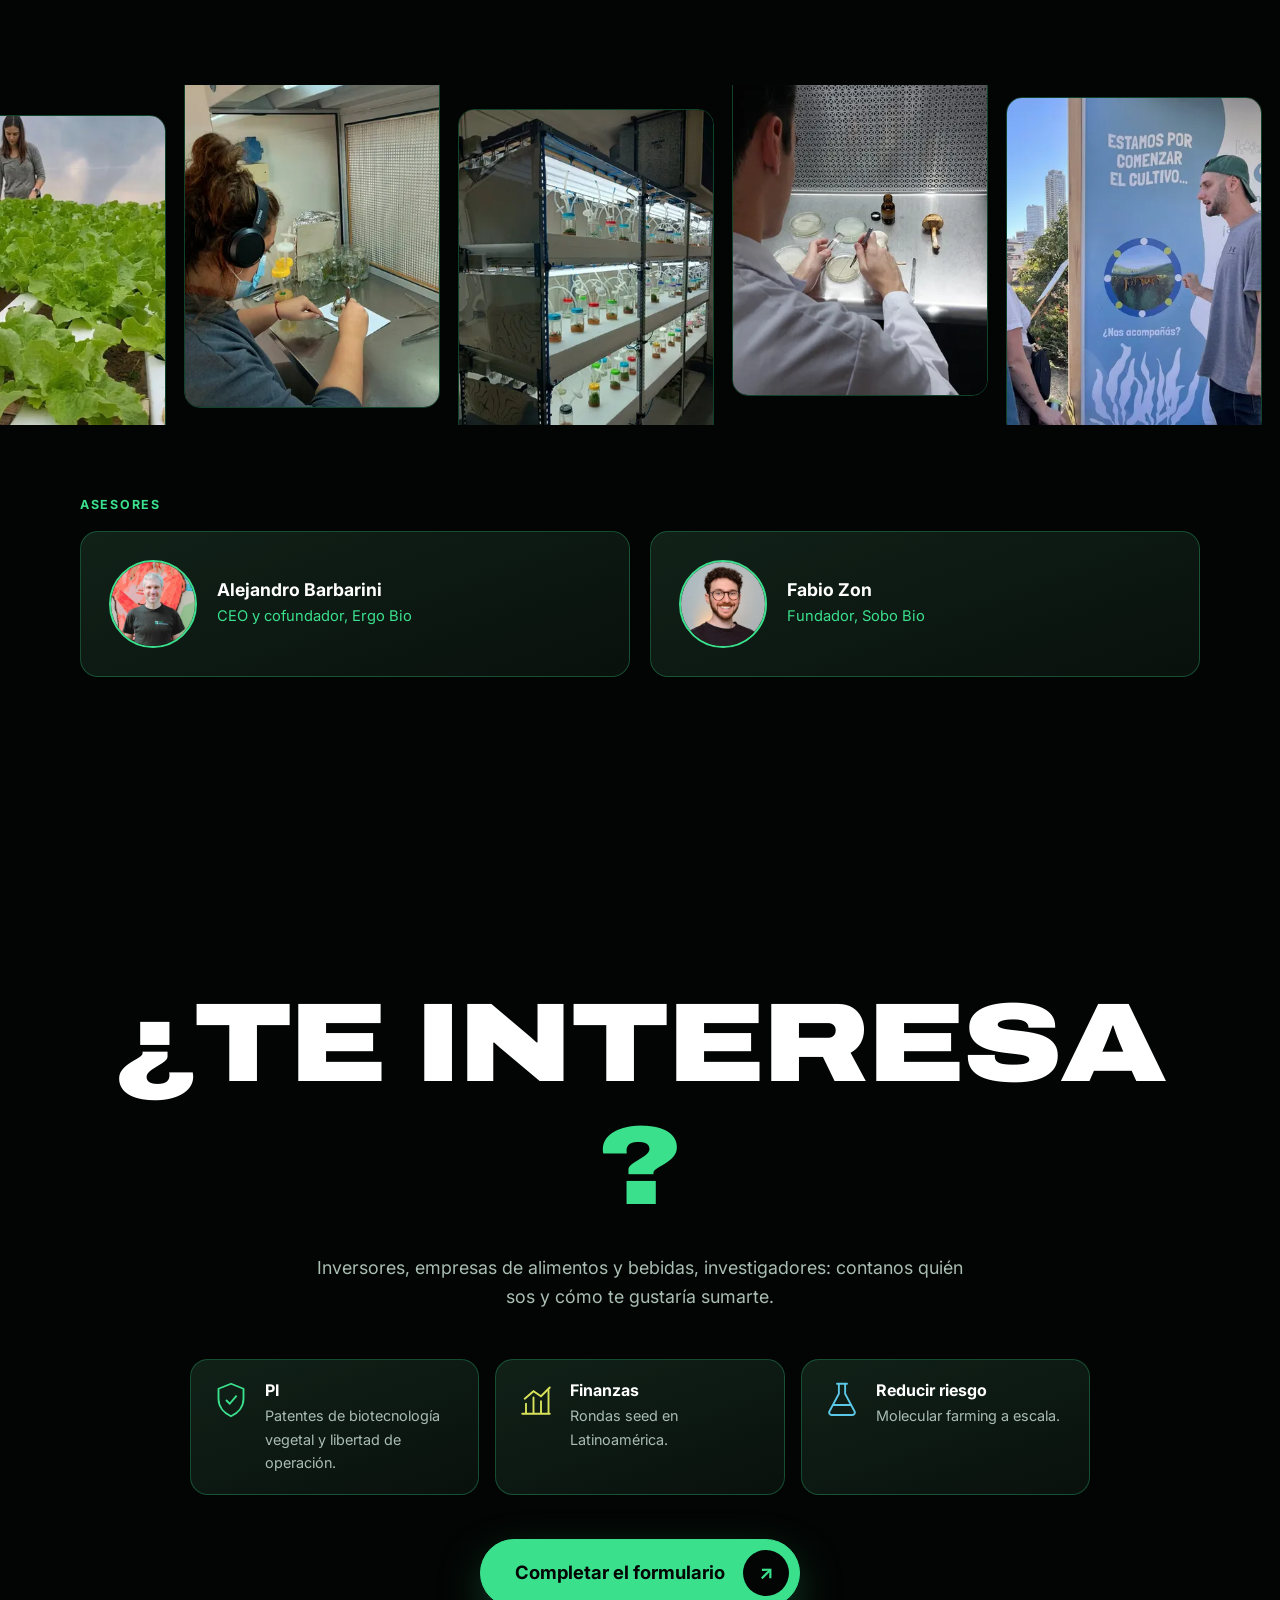
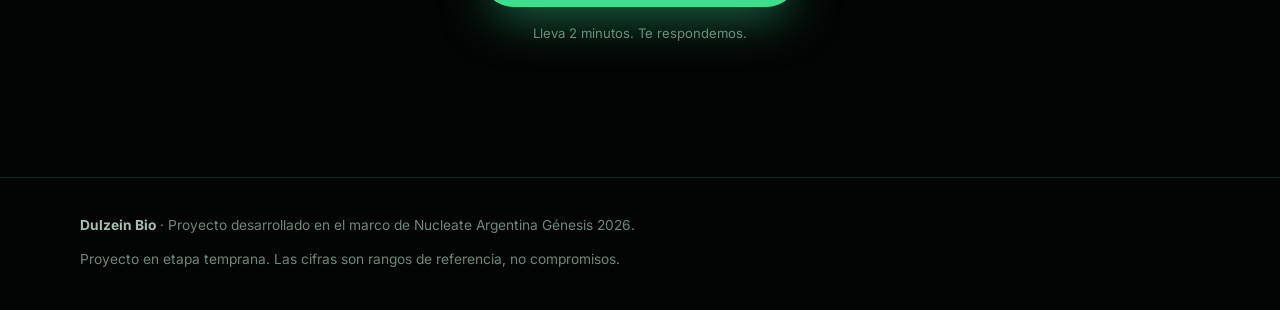
==== commit a0c74432: "New CEO photo, infinite mobile gallery, Spanish copy and spacing - Replace CEO portrait with the new" ====
--- a/es/index.html
+++ b/es/index.html
@@ -3,7 +3,7 @@
 <head>
   <meta charset="utf-8">
   <meta name="viewport" content="width=device-width, initial-scale=1">
-  <title>Dulzein Bio | Edulcorante proteico producido en plantas</title>
+  <title>Dulzein Bio | Endulzante proteico producido en plantas</title>
   <meta name="description" content="No dejes la gaseosa, dejá el azúcar. Dulzein Bio produce brazzeína recombinante, una proteína naturalmente dulce, a partir de biomasa vegetal cultivada en hidroponía. Nucleate Argentina Génesis 2026.">
   <link rel="canonical" href="https://dulzein.bio/es/">
   <link rel="alternate" hreflang="en" href="https://dulzein.bio/">
@@ -14,7 +14,7 @@
   <meta property="og:type" content="website">
   <meta property="og:site_name" content="Dulzein Bio">
   <meta property="og:title" content="Dulzein Bio | No dejes la gaseosa, dejá el azúcar">
-  <meta property="og:description" content="Edulcorante proteico producido en plantas: brazzeína recombinante a partir de biomasa vegetal cultivada en hidroponía.">
+  <meta property="og:description" content="Endulzante proteico producido en plantas: brazzeína recombinante a partir de biomasa vegetal cultivada en hidroponía.">
   <meta property="og:url" content="https://dulzein.bio/es/">
   <meta property="og:image" content="https://dulzein.bio/assets/og-image.png">
   <meta property="og:image:width" content="1200">
@@ -24,7 +24,7 @@
   <meta property="og:locale:alternate" content="en_US">
   <meta name="twitter:card" content="summary_large_image">
   <meta name="twitter:title" content="Dulzein Bio | No dejes la gaseosa, dejá el azúcar">
-  <meta name="twitter:description" content="Edulcorante proteico producido en plantas: brazzeína recombinante a partir de biomasa vegetal cultivada en hidroponía.">
+  <meta name="twitter:description" content="Endulzante proteico producido en plantas: brazzeína recombinante a partir de biomasa vegetal cultivada en hidroponía.">
   <meta name="twitter:image" content="https://dulzein.bio/assets/og-image.png">
 
   <link rel="icon" href="/assets/favicon.svg" type="image/svg+xml">
@@ -68,7 +68,7 @@
         <div class="hero-copy">
           <p class="pre">No dejes la gaseosa,</p>
           <h1 class="display">Dejá el <span class="g">azúcar.</span></h1>
-          <p class="tagline"><strong>Dulzein Bio</strong> <span aria-hidden="true">·</span> Edulcorante proteico producido en plantas</p>
+          <p class="tagline"><strong>Dulzein Bio</strong> <span aria-hidden="true">·</span> Endulzante proteico producido en plantas</p>
           <div class="actions">
             <a class="btn" href="#interested">Contactanos</a>
             <a class="btn ghost" href="#how">Cómo funciona <span aria-hidden="true">↓</span></a>
@@ -154,12 +154,12 @@
         <h2 data-split>Las alternativas actuales <span class="g">no alcanzan</span></h2>
         <div class="alts">
           <article class="card alt tilt" data-reveal style="--d:0">
-            <h3>Edulcorantes sintéticos</h3>
+            <h3>Endulzantes sintéticos</h3>
             <ul><li>Intensidad muy alta</li><li>Bajo costo industrial</li></ul>
             <p class="con"><span aria-hidden="true">⚠</span> Regusto químico y límites de aplicación</p>
           </article>
           <article class="card alt tilt" data-reveal style="--d:1">
-            <h3>Edulcorantes de origen vegetal</h3>
+            <h3>Endulzantes de origen vegetal</h3>
             <ul><li>Origen vegetal percibido</li><li>Alto poder endulzante</li></ul>
             <p class="con"><span aria-hidden="true">⚠</span> Notas amargas; suelen necesitar enmascarantes</p>
           </article>
@@ -189,12 +189,12 @@
               <p>Hasta 2.000 veces más dulce que la sacarosa (500× frente a una solución de azúcar al 10%).<span class="src">Fuente: <a href="https://pubmed.ncbi.nlm.nih.gov/7957951/" rel="noopener">Ming &amp; Hellekant, FEBS Letters, 1994</a></span></p>
             </div>
             <div class="card stat tilt" data-reveal="right" style="--d:1">
-              <div class="num">6,5 kDa</div>
+              <div class="num">6,5&nbsp;kDa</div>
               <p>Solo <span data-count="54">54</span> aminoácidos: una de las proteínas dulces más pequeñas.<span class="src">Fuente: <a href="https://pubmed.ncbi.nlm.nih.gov/7957951/" rel="noopener">Ming &amp; Hellekant, 1994</a></span></p>
             </div>
             <div class="card stat tilt" data-reveal="right" style="--d:2">
-              <div class="num"><span data-count="98">98</span> °C</div>
-              <p>Siguió muy dulce tras 2 horas a 98 °C, en pruebas de sabor de pH 2 a 8.<span class="src">Fuente: <a href="https://patents.google.com/patent/US5346998" rel="noopener">US Patent 5,346,998</a></span></p>
+              <div class="num"><span data-count="98">98</span>&nbsp;°C</div>
+              <p>Siguió muy dulce tras 2 horas a 98&nbsp;°C, en pruebas de sabor de pH 2 a&nbsp;8.<span class="src">Fuente: <a href="https://patents.google.com/patent/US5346998" rel="noopener">US Patent 5,346,998</a></span></p>
             </div>
           </div>
         </div>
@@ -380,11 +380,11 @@
         <div class="advisor-grid">
           <div class="card advisor tilt" data-reveal style="--d:0">
             <img class="photo" src="/assets/img/advisor-barbarini.webp" alt="" width="88" height="88" loading="lazy" decoding="async">
-            <div><h3>Alejandro Barbarini</h3><p>CEO y cofundador, Ergo Bio</p></div>
+            <div><h3>Alejandro Barbarini</h3><p>CEO y cofundador, Ergo&nbsp;Bio</p></div>
           </div>
           <div class="card advisor tilt" data-reveal style="--d:1">
             <img class="photo" src="/assets/img/advisor-zon.webp" alt="" width="88" height="88" loading="lazy" decoding="async">
-            <div><h3>Fabio Zon</h3><p>Fundador, Sobo Bio</p></div>
+            <div><h3>Fabio Zon</h3><p>Fundador, Sobo&nbsp;Bio</p></div>
           </div>
         </div>
       </div>
--- a/assets/styles.css
+++ b/assets/styles.css
@@ -72,7 +72,7 @@
 section { position: relative; padding: 120px 0; }
 @media (max-width: 760px) { section { padding: 80px 0; } }
 h1, h2, h3 { color: var(--white); margin: 0; }
-.display, h2 { font-family: var(--display); font-weight: 900; font-stretch: 125%; text-transform: uppercase; letter-spacing: -.01em; line-height: .98; }
+.display, h2 { font-family: var(--display); font-weight: 900; font-stretch: 125%; text-transform: uppercase; letter-spacing: -.01em; line-height: 1.04; }
 h2 { font-size: clamp(1.55rem, 5.2vw, 3.6rem); max-width: 18ch; }
 h3 { font-size: 1.1rem; font-weight: 700; line-height: 1.25; }
 .g { color: var(--green); }
@@ -102,7 +102,7 @@
 .hero { min-height: calc(100vh - 64px); min-height: calc(100svh - 64px); display: flex; align-items: center; padding: 40px 0 80px; overflow: hidden; }
 .hero .wrap { display: grid; grid-template-columns: 1.1fr .9fr; align-items: center; gap: 24px; width: 100%; z-index: 1; }
 .hero .pre { font-family: var(--display); font-stretch: 125%; font-weight: 900; text-transform: uppercase; color: var(--green); font-size: clamp(1rem, 2.8vw, 1.9rem); margin: 0; line-height: 1.05; }
-.hero h1 { font-size: clamp(2.6rem, 10vw, 7rem); line-height: .9; margin-top: 10px; overflow-wrap: break-word; }
+.hero h1 { font-size: clamp(2.6rem, 10vw, 7rem); line-height: .98; margin-top: 10px; overflow-wrap: break-word; }
 .tagline { margin: 26px 0 0; font-size: clamp(1rem, 1.8vw, 1.2rem); color: var(--text); }
 .tagline strong { font-family: var(--display); font-stretch: 125%; font-weight: 900; color: var(--white); letter-spacing: .02em; text-transform: uppercase; }
 .hero .actions { display: flex; flex-wrap: wrap; gap: 14px; margin-top: 34px; }
@@ -169,7 +169,7 @@
 .alt.win { border-color: var(--green); box-shadow: 0 0 0 1px var(--green), 0 20px 60px -20px rgba(59,224,141,.45); position: relative; }
 .alt.win h3 { color: var(--green); }
 .alt.win .con { color: var(--green); }
-.alt.win .badge { position: absolute; top: 16px; right: 16px; background: var(--green); color: var(--bg); font-size: .68rem; font-weight: 800; letter-spacing: .1em; padding: 4px 10px; border-radius: 999px; text-transform: uppercase; }
+.alt.win .badge { position: static; display: inline-block; margin-bottom: 14px; background: var(--green); color: var(--bg); font-size: .68rem; font-weight: 800; letter-spacing: .1em; padding: 4px 10px; border-radius: 999px; text-transform: uppercase; }
 .sources-line { margin-top: 28px; }
 
 /* ---------- L3 Brazzein ---------- */
@@ -260,18 +260,22 @@
 .member ul { list-style: none; padding: 0; margin: 14px 0 0; font-size: .88rem; display: grid; gap: 4px; }
 .vision { margin-top: 44px; color: var(--white); font-size: clamp(1.05rem, 2.2vw, 1.3rem); border-bottom: 1px solid var(--faint); padding-bottom: 12px; display: inline-block; }
 
-/* Lab gallery: parallax strip on desktop, swipe row on touch */
+/* Lab gallery: parallax strip on desktop, auto-playing infinite carousel on mobile */
 .gallery { margin-top: 72px; overflow: hidden; }
-.gallery-track { display: flex; gap: 18px; width: max-content; transform: translateX(calc(var(--p, 0) * (100vw - 100%))); will-change: transform; }
-.gallery figure { margin: 0; width: clamp(180px, 20vw, 260px); flex: none; border-radius: 16px; overflow: hidden; border: 1px solid rgba(43,182,115,.35); transform: translateY(calc((0.5 - var(--p, .5)) * var(--k, 0) * 120px)); }
+.gallery-track { display: flex; width: max-content; transform: translateX(calc(var(--p, 0) * (100vw - 100%))); will-change: transform; }
+.gallery figure { margin: 0 18px 0 0; width: clamp(180px, 20vw, 260px); flex: none; border-radius: 16px; overflow: hidden; border: 1px solid rgba(43,182,115,.35); transform: translateY(calc((0.5 - var(--p, .5)) * var(--k, 0) * 120px)); }
+.gallery figure.clone { display: none; }
 .gallery img { width: 100%; height: auto; aspect-ratio: 3 / 4; object-fit: cover; transition: transform .8s; }
 .gallery figure:hover img { transform: scale(1.06); }
 @media (max-width: 860px) {
-  .gallery { overflow-x: auto; scroll-snap-type: x mandatory; -webkit-overflow-scrolling: touch; margin-left: -20px; margin-right: -20px; padding: 0 20px 8px; scrollbar-width: none; }
-  .gallery::-webkit-scrollbar { display: none; }
-  .gallery-track { transform: none; }
-  .gallery figure { transform: none; width: 64vw; max-width: 260px; scroll-snap-align: center; }
-}
+  .gallery { margin-top: 56px; -webkit-mask-image: linear-gradient(90deg, transparent, #000 8%, #000 92%, transparent); mask-image: linear-gradient(90deg, transparent, #000 8%, #000 92%, transparent); }
+  /* the track holds the photos twice; sliding it by -50% loops seamlessly */
+  .gallery-track { transform: none; animation: loop 38s linear infinite; }
+  .gallery:active .gallery-track { animation-play-state: paused; }
+  .gallery figure { transform: none; width: 58vw; max-width: 240px; margin-right: 14px; }
+  .gallery figure.clone { display: block; }
+}
+@keyframes loop { to { transform: translateX(-50%); } }
 
 /* Advisors */
 .advisors { margin-top: 72px; }
@@ -312,7 +316,7 @@
 
 
 /* Word-by-word heading reveal */
-.w { display: inline-block; overflow: hidden; vertical-align: top; padding-bottom: .06em; }
+.w { display: inline-block; overflow: hidden; vertical-align: top; padding: .16em 0 .06em; margin-top: -.16em; }
 .js [data-split] .w > span { display: inline-block; transform: translateY(110%); transition: transform .9s cubic-bezier(.2,.8,.2,1); transition-delay: calc(var(--i, 0) * 55ms); }
 .js [data-split].in .w > span { transform: none; }
 
@@ -342,5 +346,6 @@
   .js [data-reveal], .js [data-split] .w > span { opacity: 1; transform: none; }
   .hero-copy > *, .drop, .soda, .marquee .row, .gallery-track, .gallery figure { transform: none !important; opacity: 1 !important; }
   .js .drop, .js .soda { animation: none !important; }
-  .cursor-glow { display: none; }
-}
+  .cursor-glow, .gallery figure.clone { display: none; }
+  .gallery { overflow-x: auto; }
+}
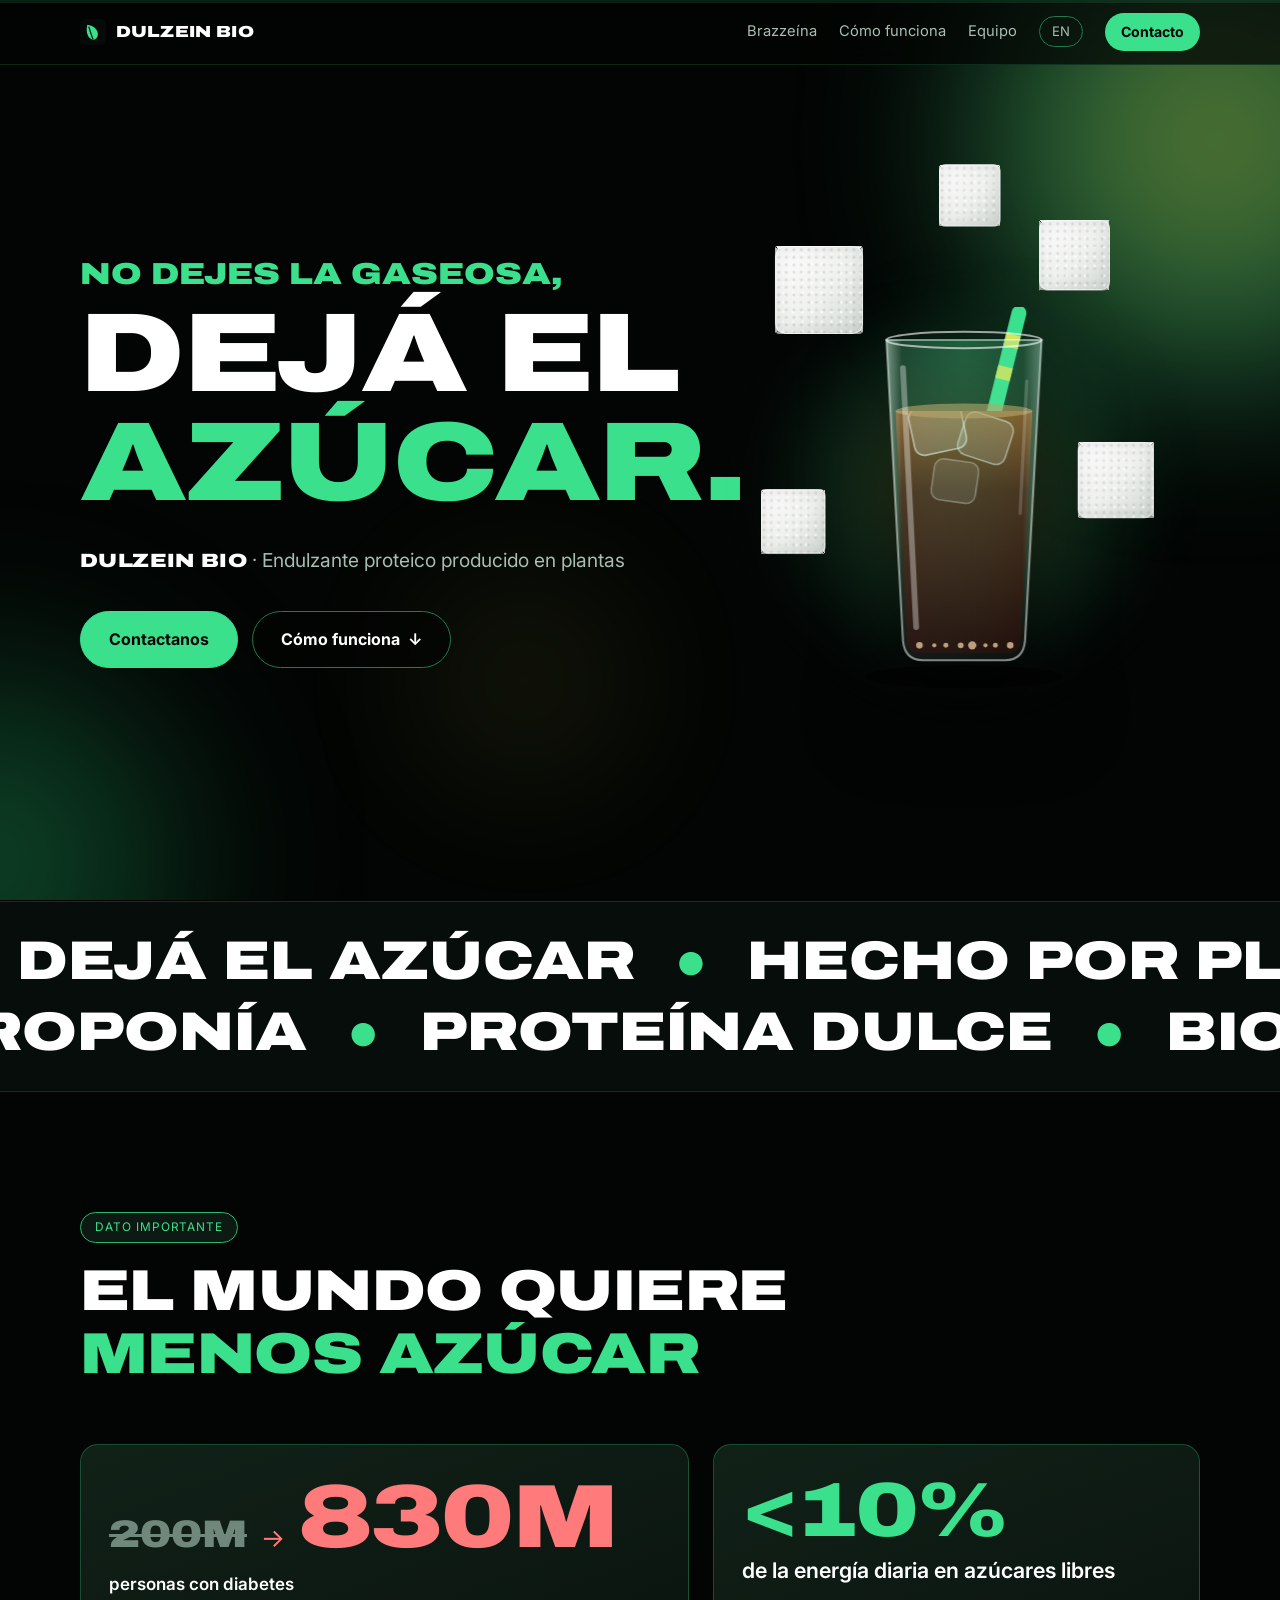
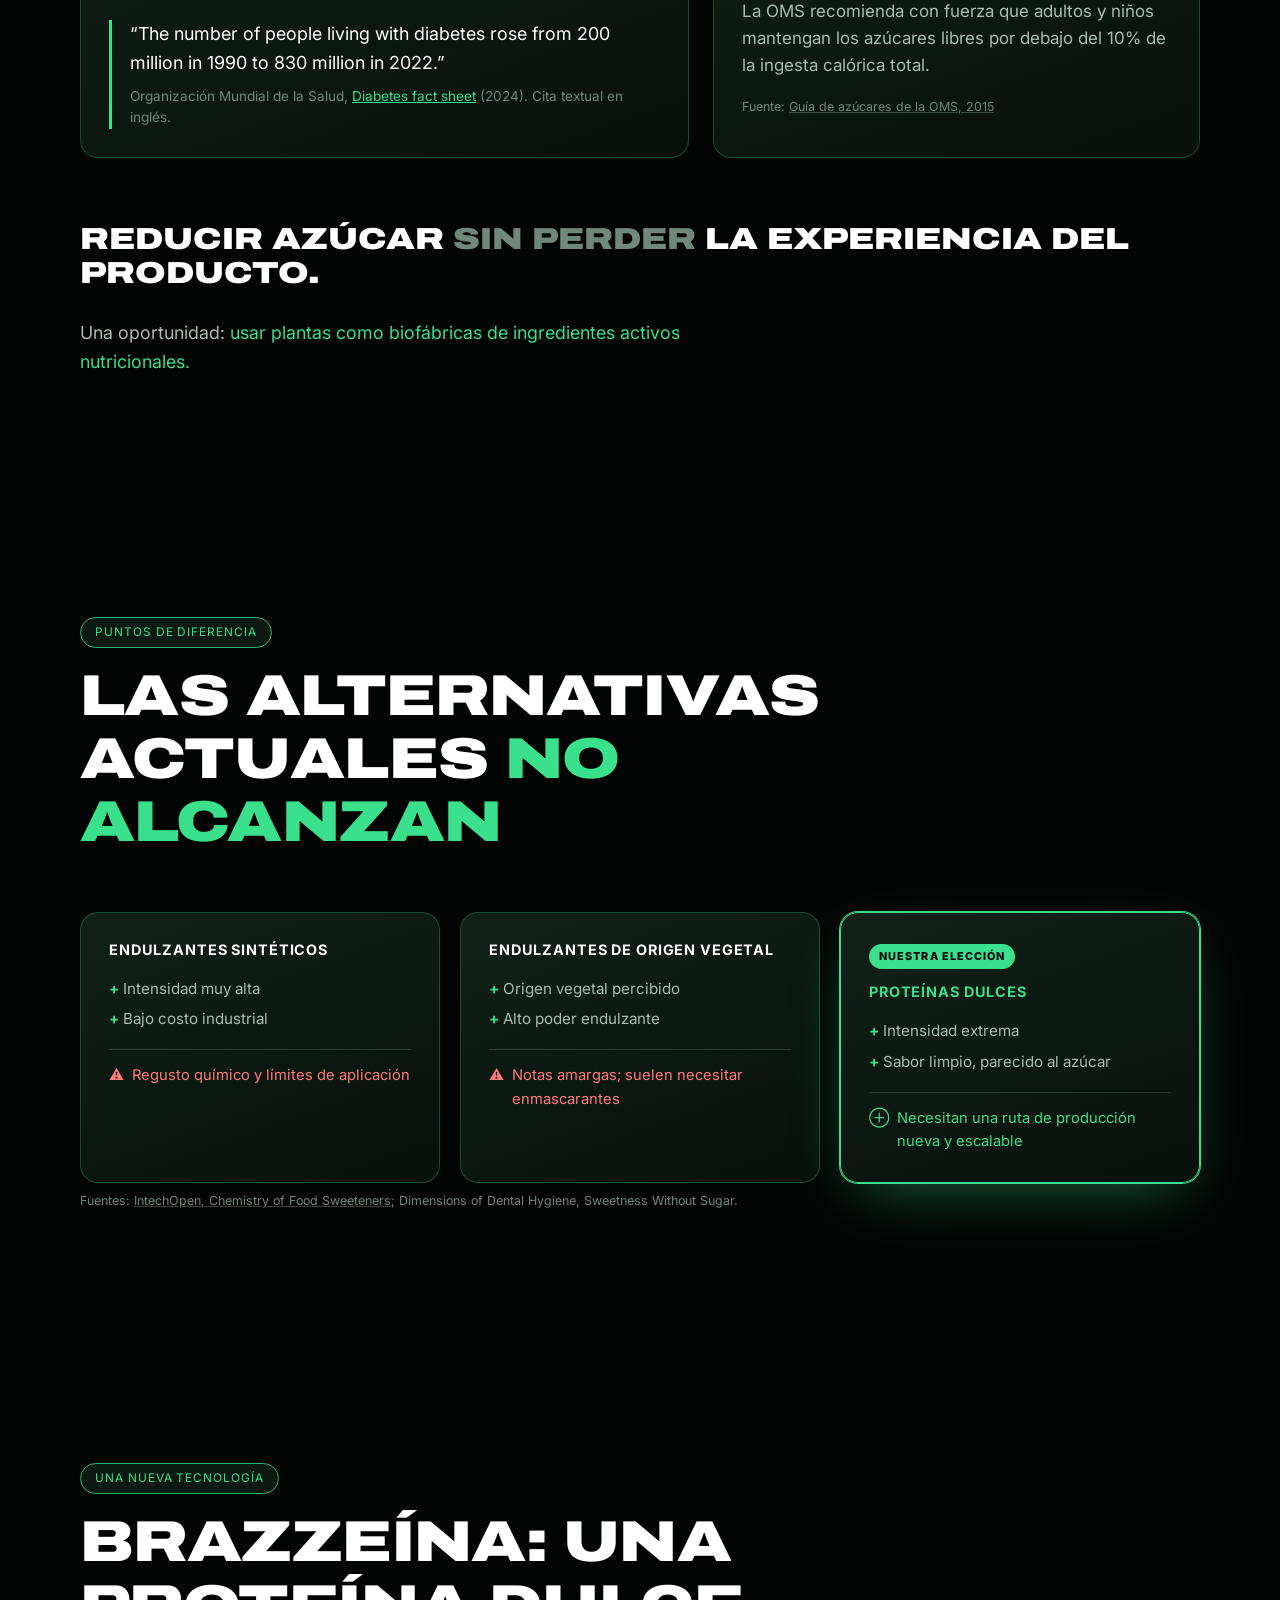
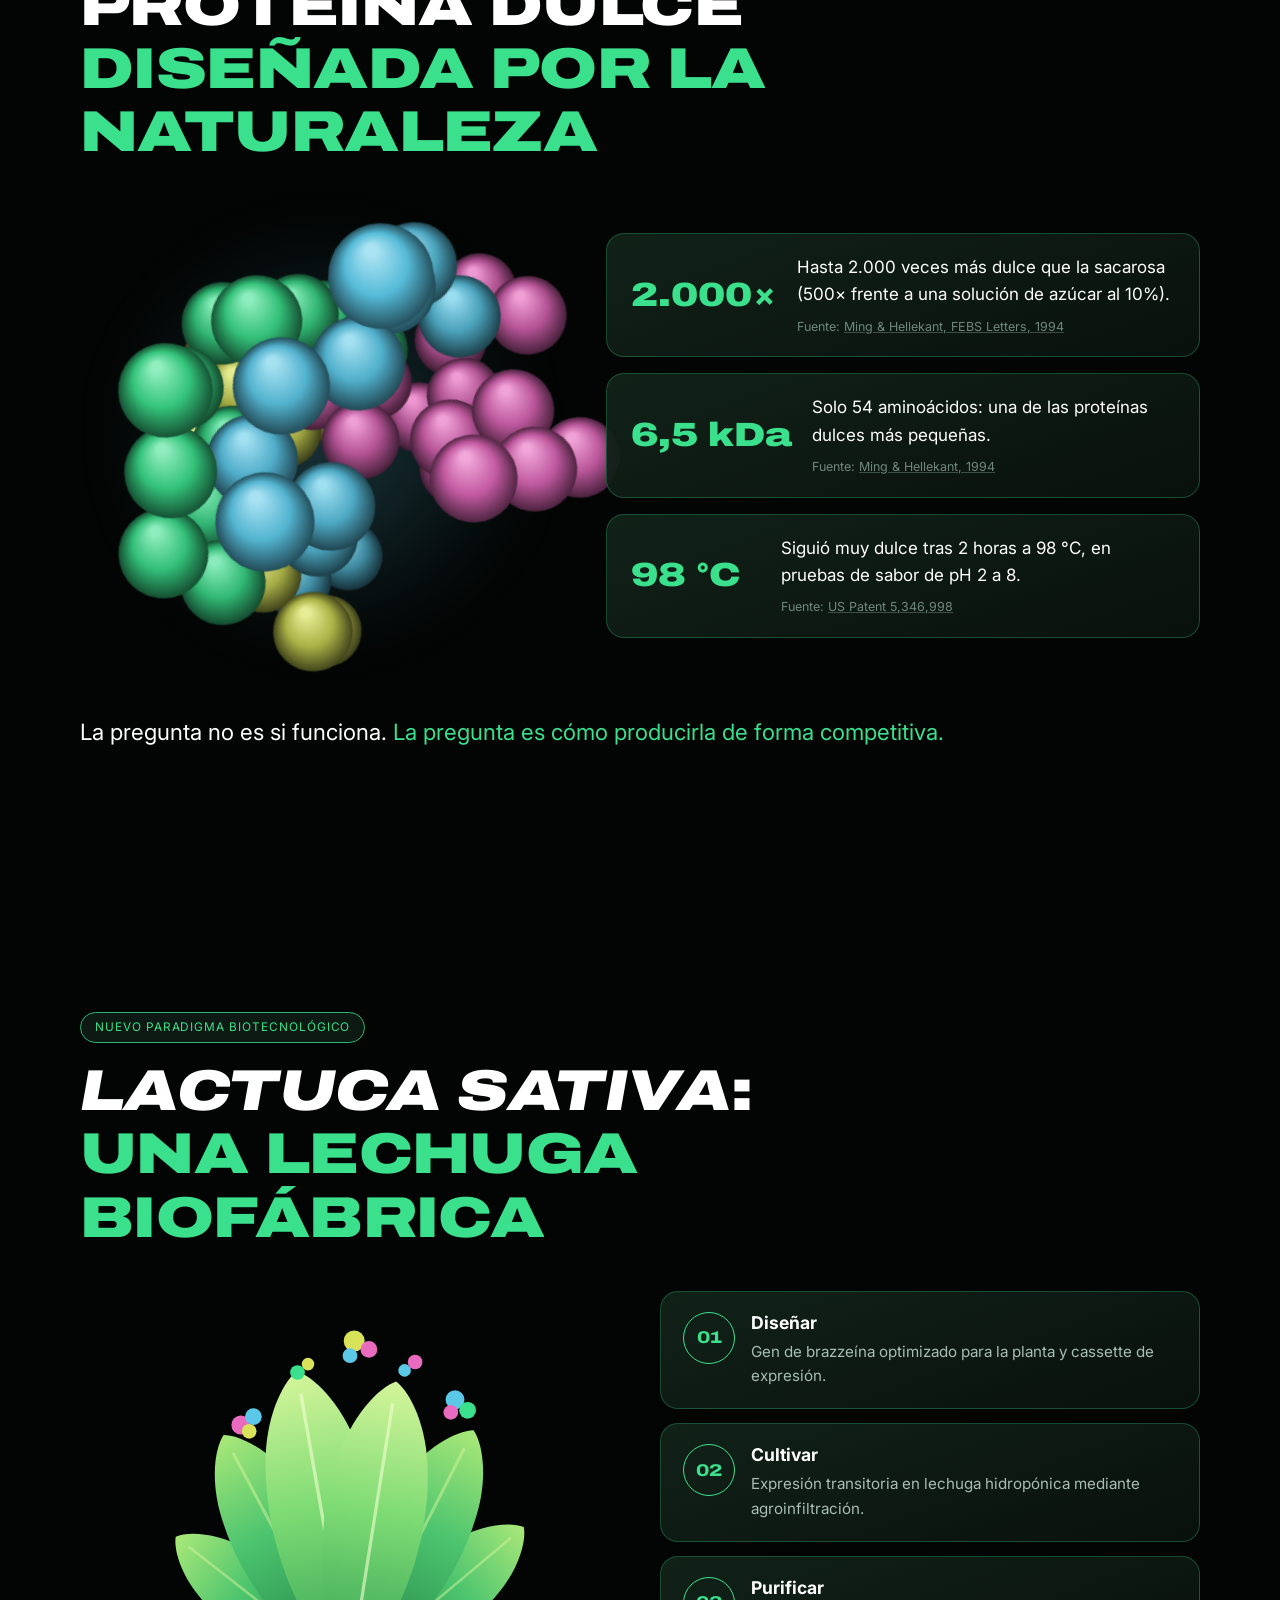
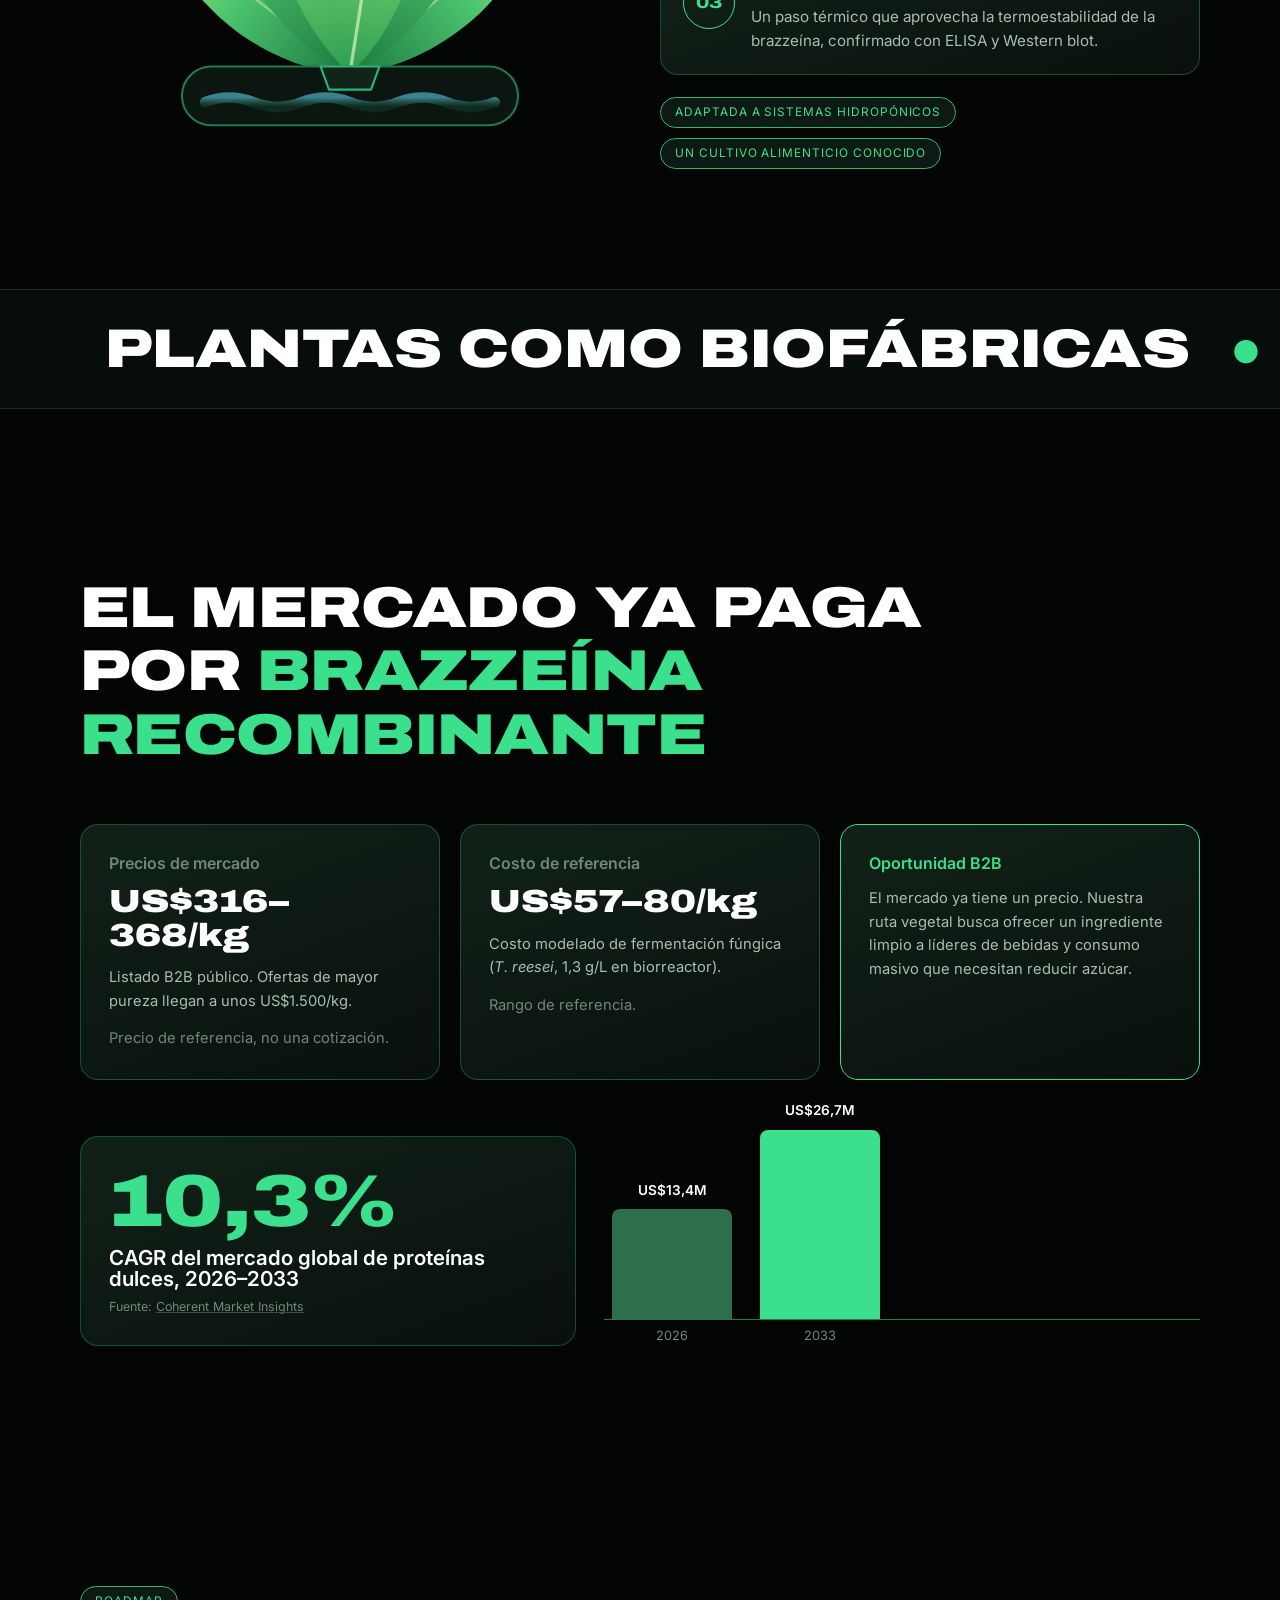
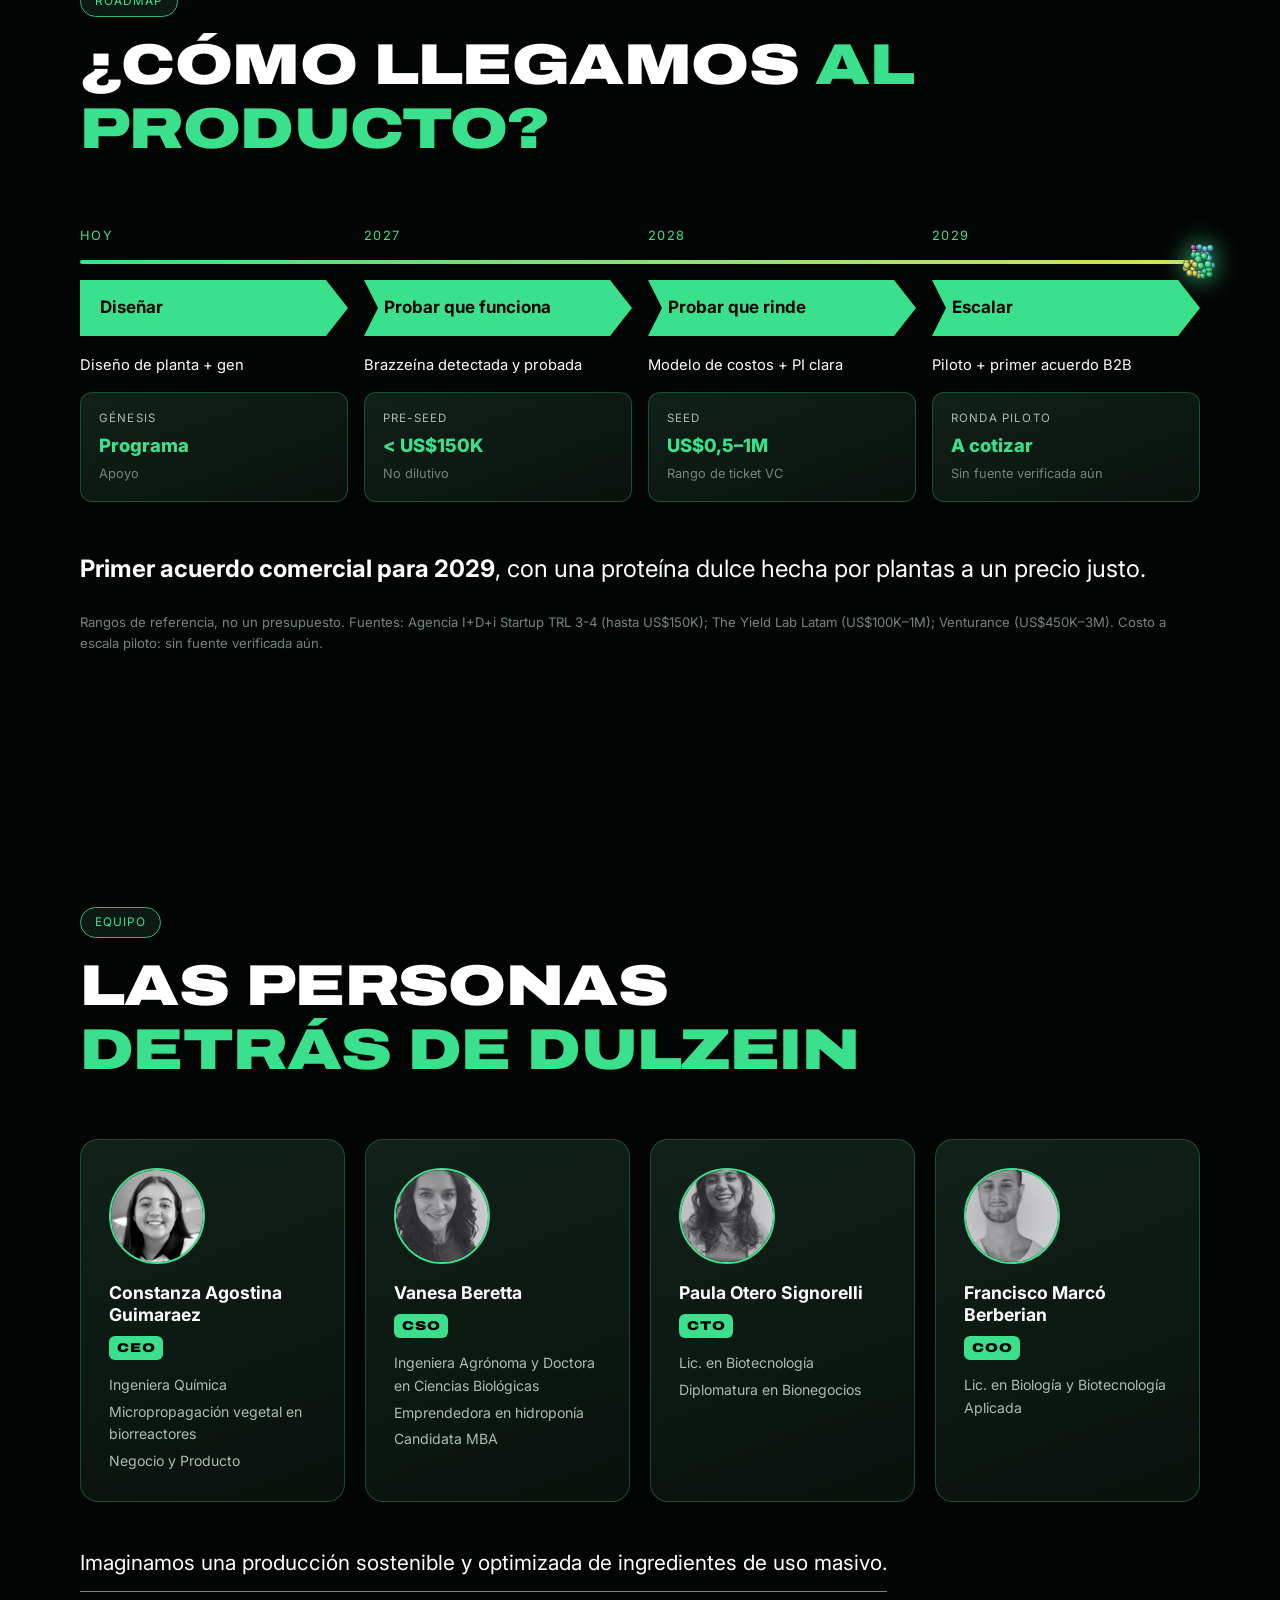
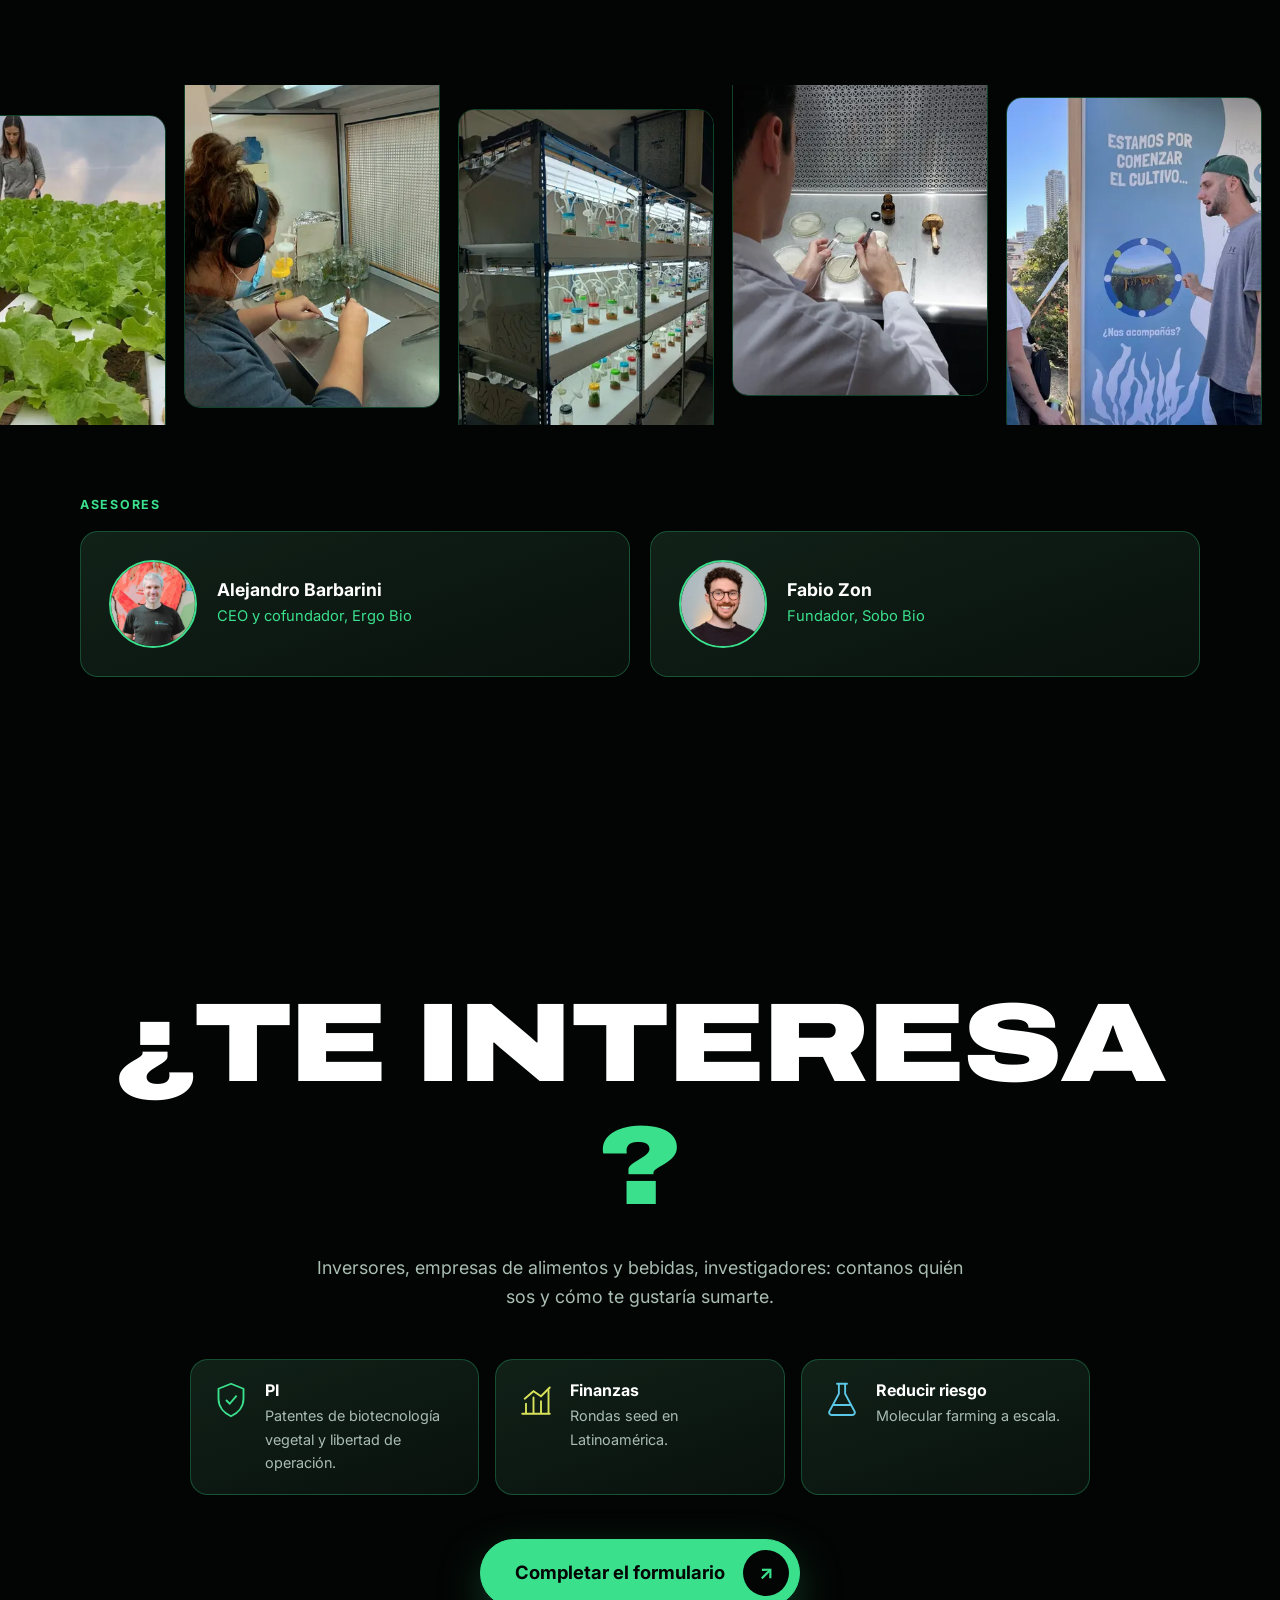
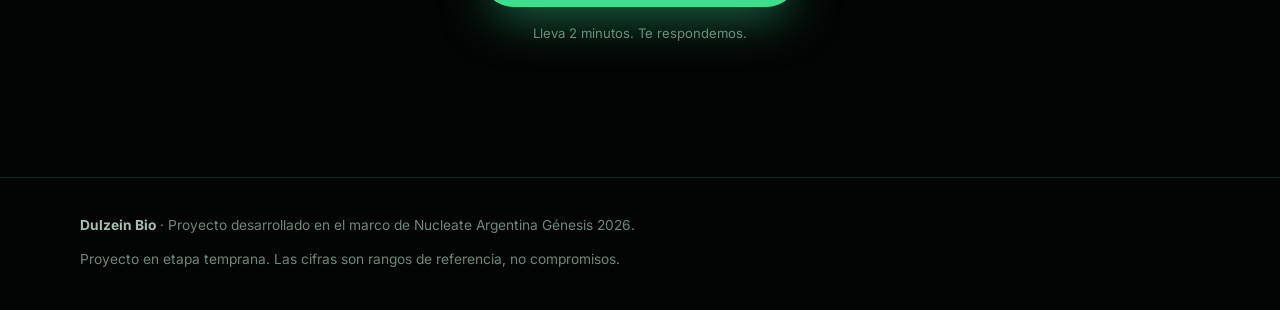
==== commit baf12686: "Connect the contact button to the Google Form Co-Authored-By: Claude Opus 5.5 <noreply@anthropic.com" ====
--- a/es/index.html
+++ b/es/index.html
@@ -412,7 +412,7 @@
         </div>
         <div class="actions" data-reveal style="--d:3">
           <!-- GOOGLE_FORM_URL: reemplazar por el link del Google Form del equipo -->
-          <a class="btn btn-xl" href="https://forms.gle/REPLACE_ME" target="_blank" rel="noopener">Completar el formulario <span class="btn-ico" aria-hidden="true">↗</span><span class="sr-only"> (se abre en una pestaña nueva)</span></a>
+          <a class="btn btn-xl" href="https://forms.gle/YH5h189s3psSVnnf9" target="_blank" rel="noopener">Completar el formulario <span class="btn-ico" aria-hidden="true">↗</span><span class="sr-only"> (se abre en una pestaña nueva)</span></a>
         </div>
         <p class="small note" data-reveal style="--d:4">Lleva 2 minutos. Te respondemos.</p>
       </div>
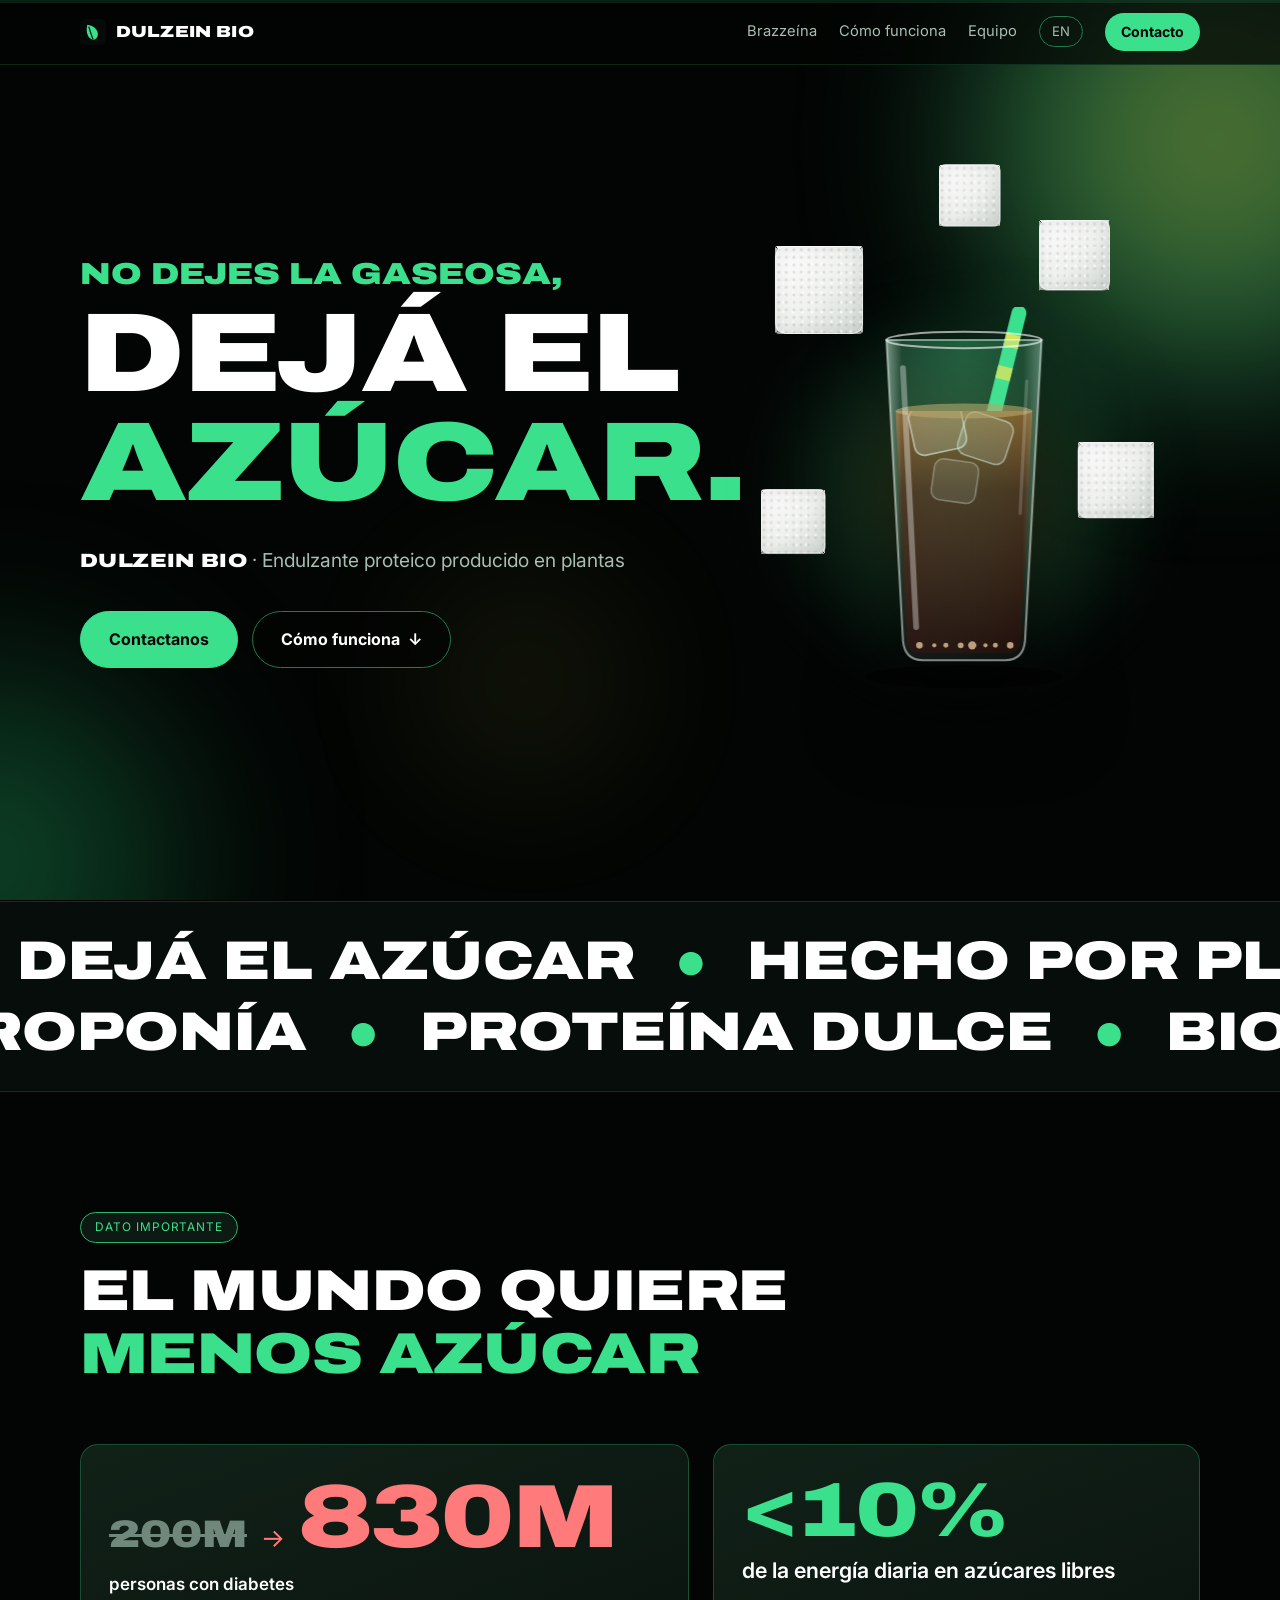
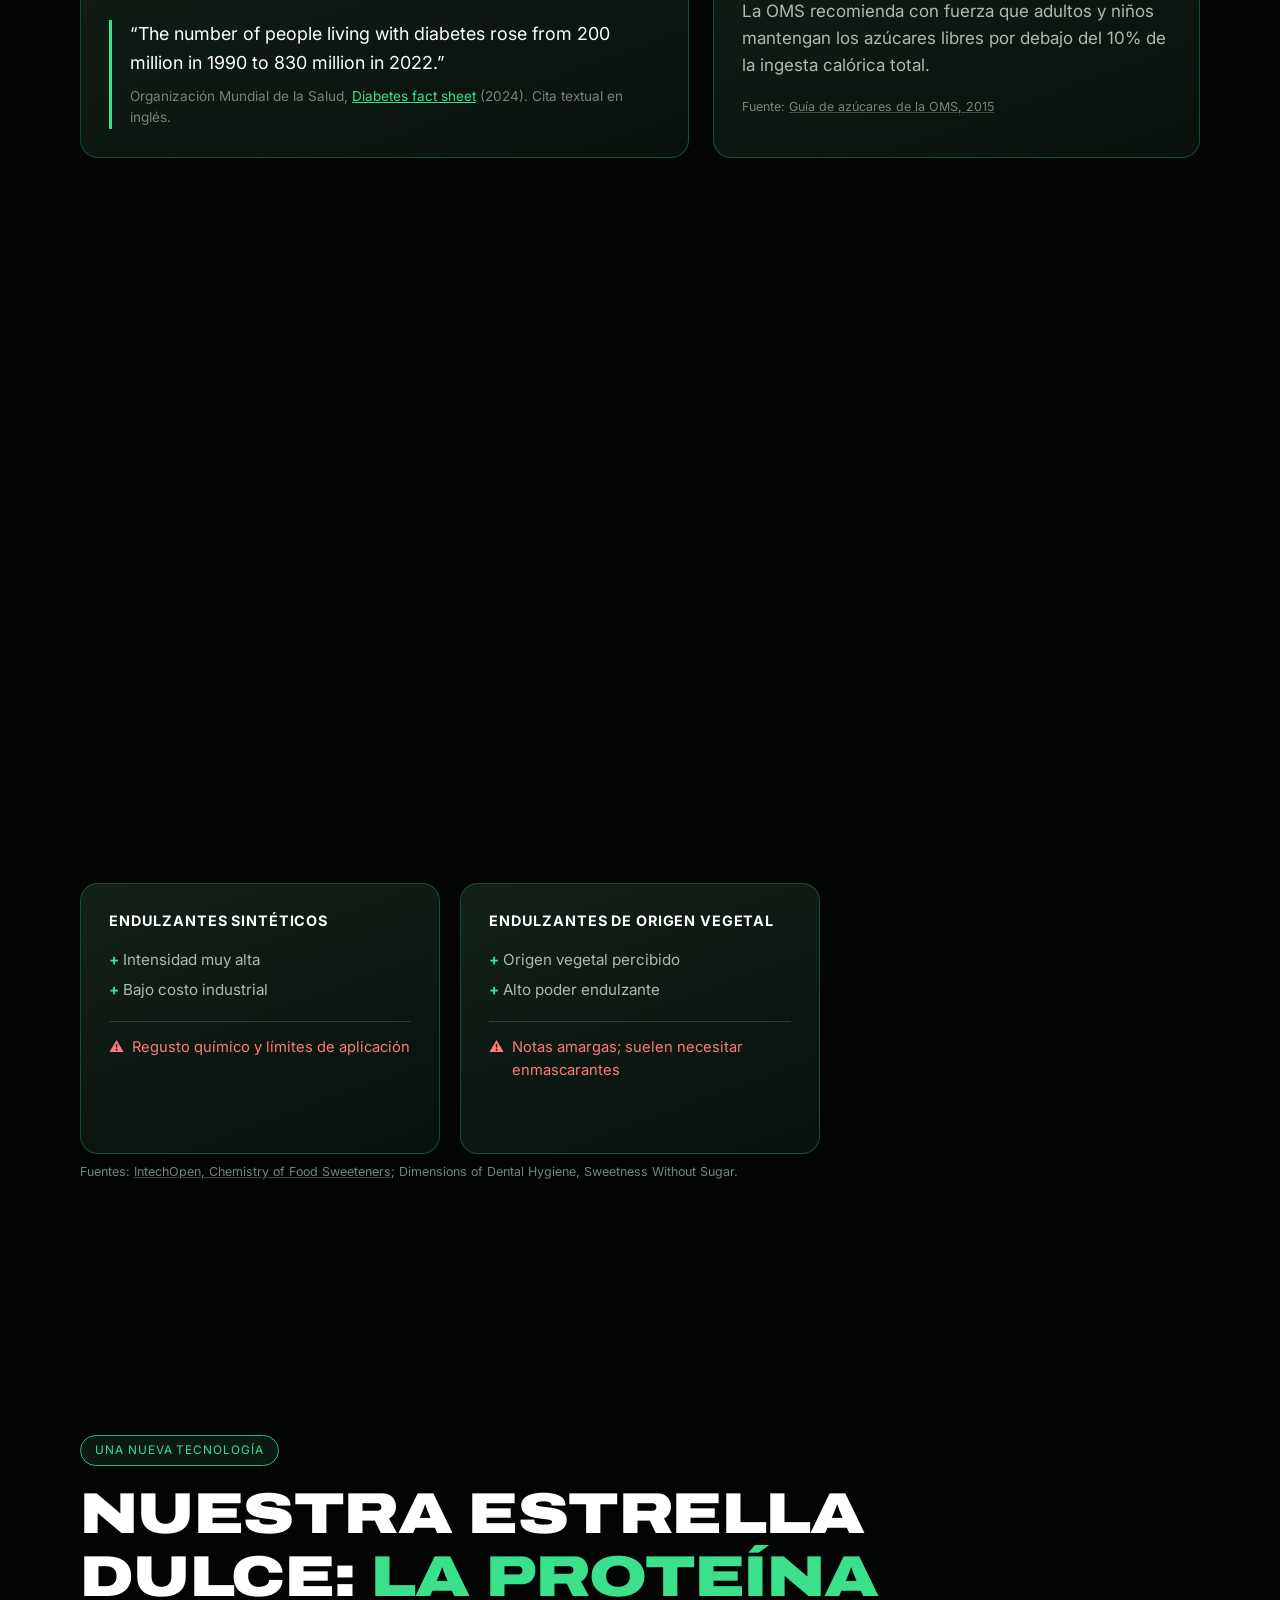
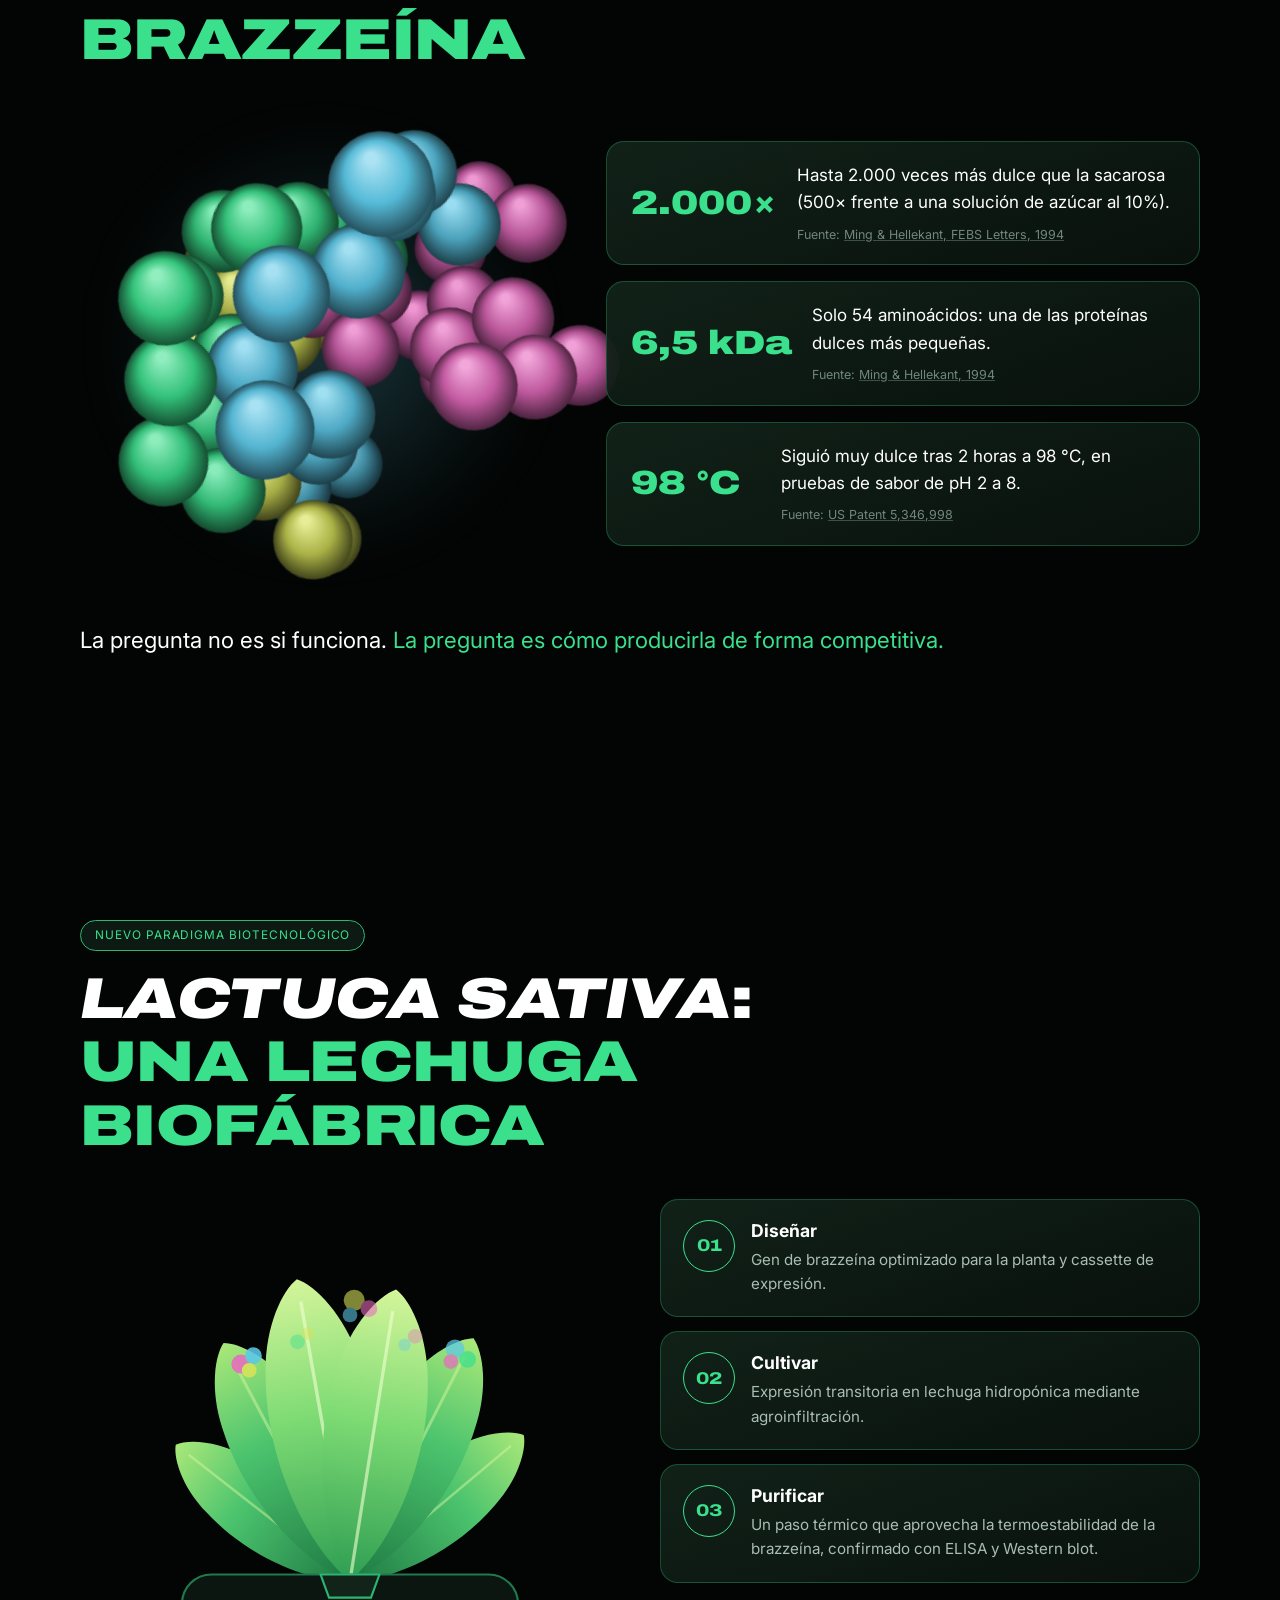
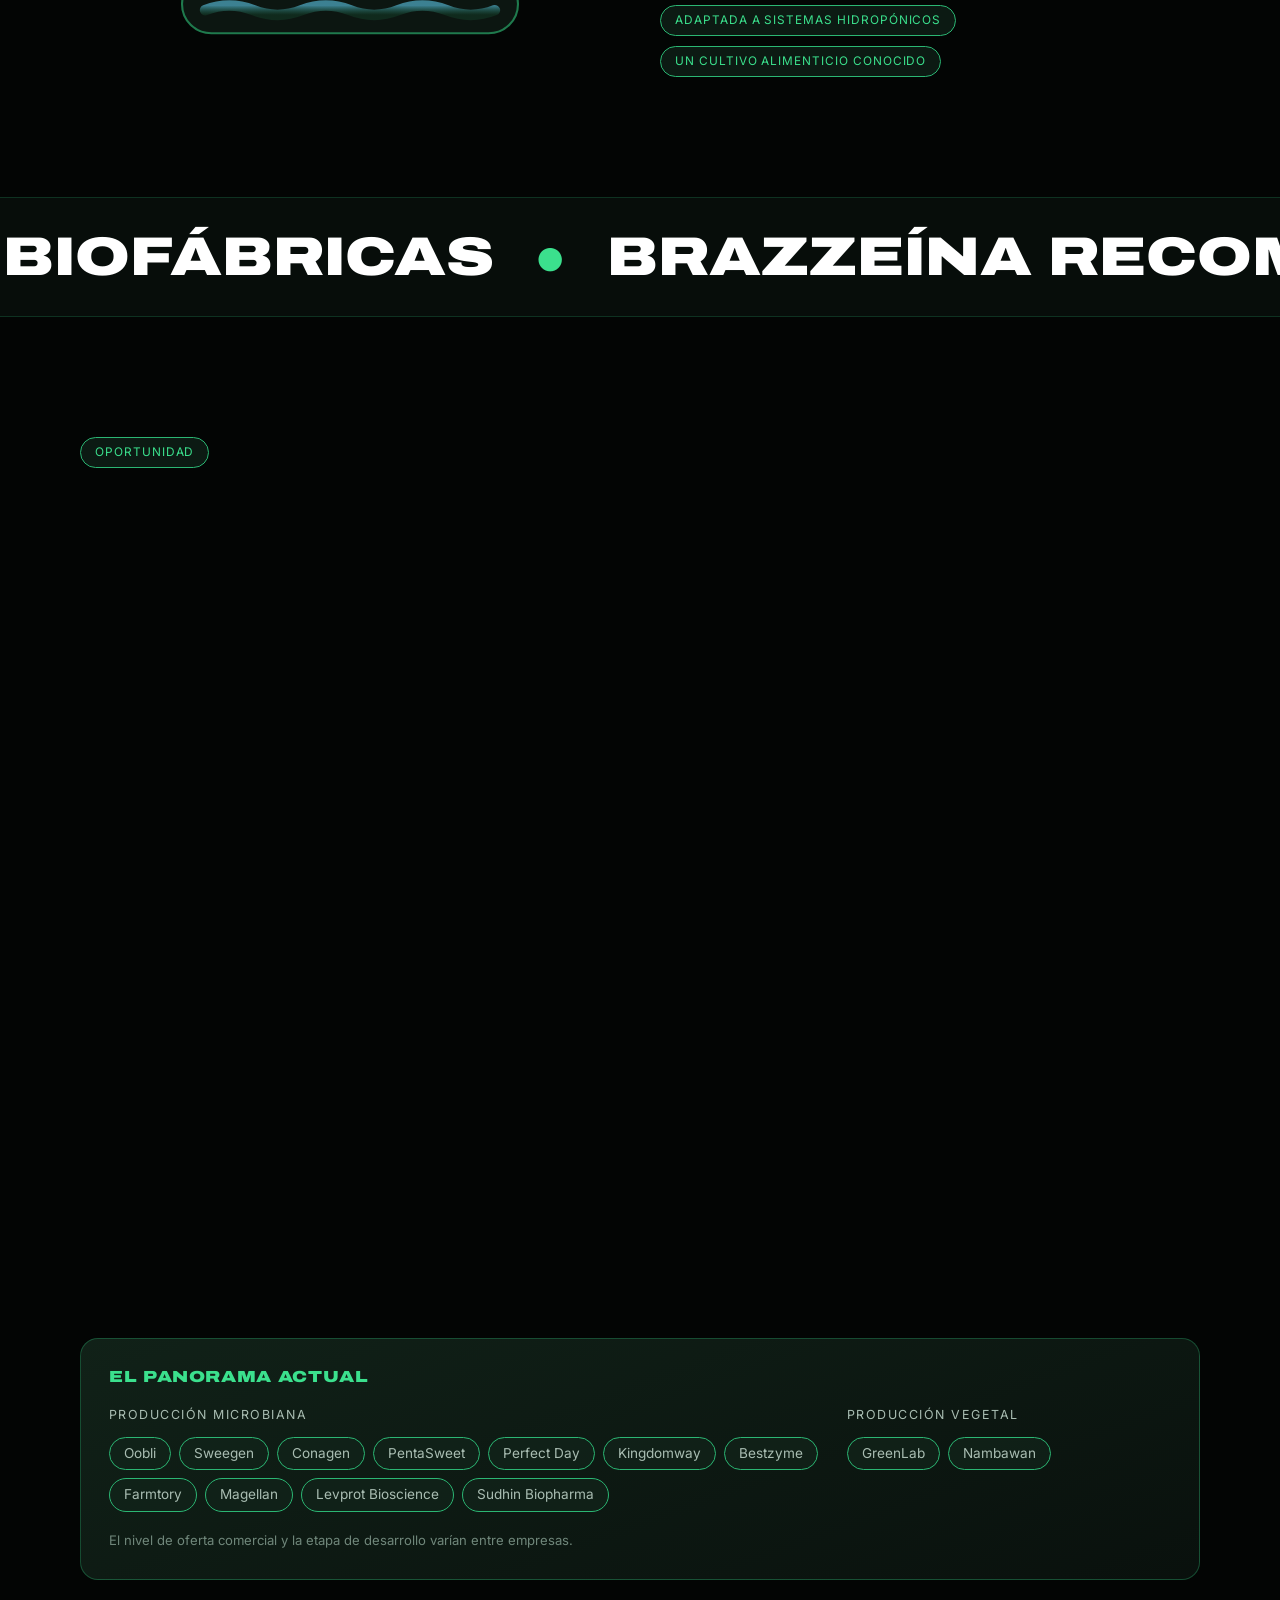
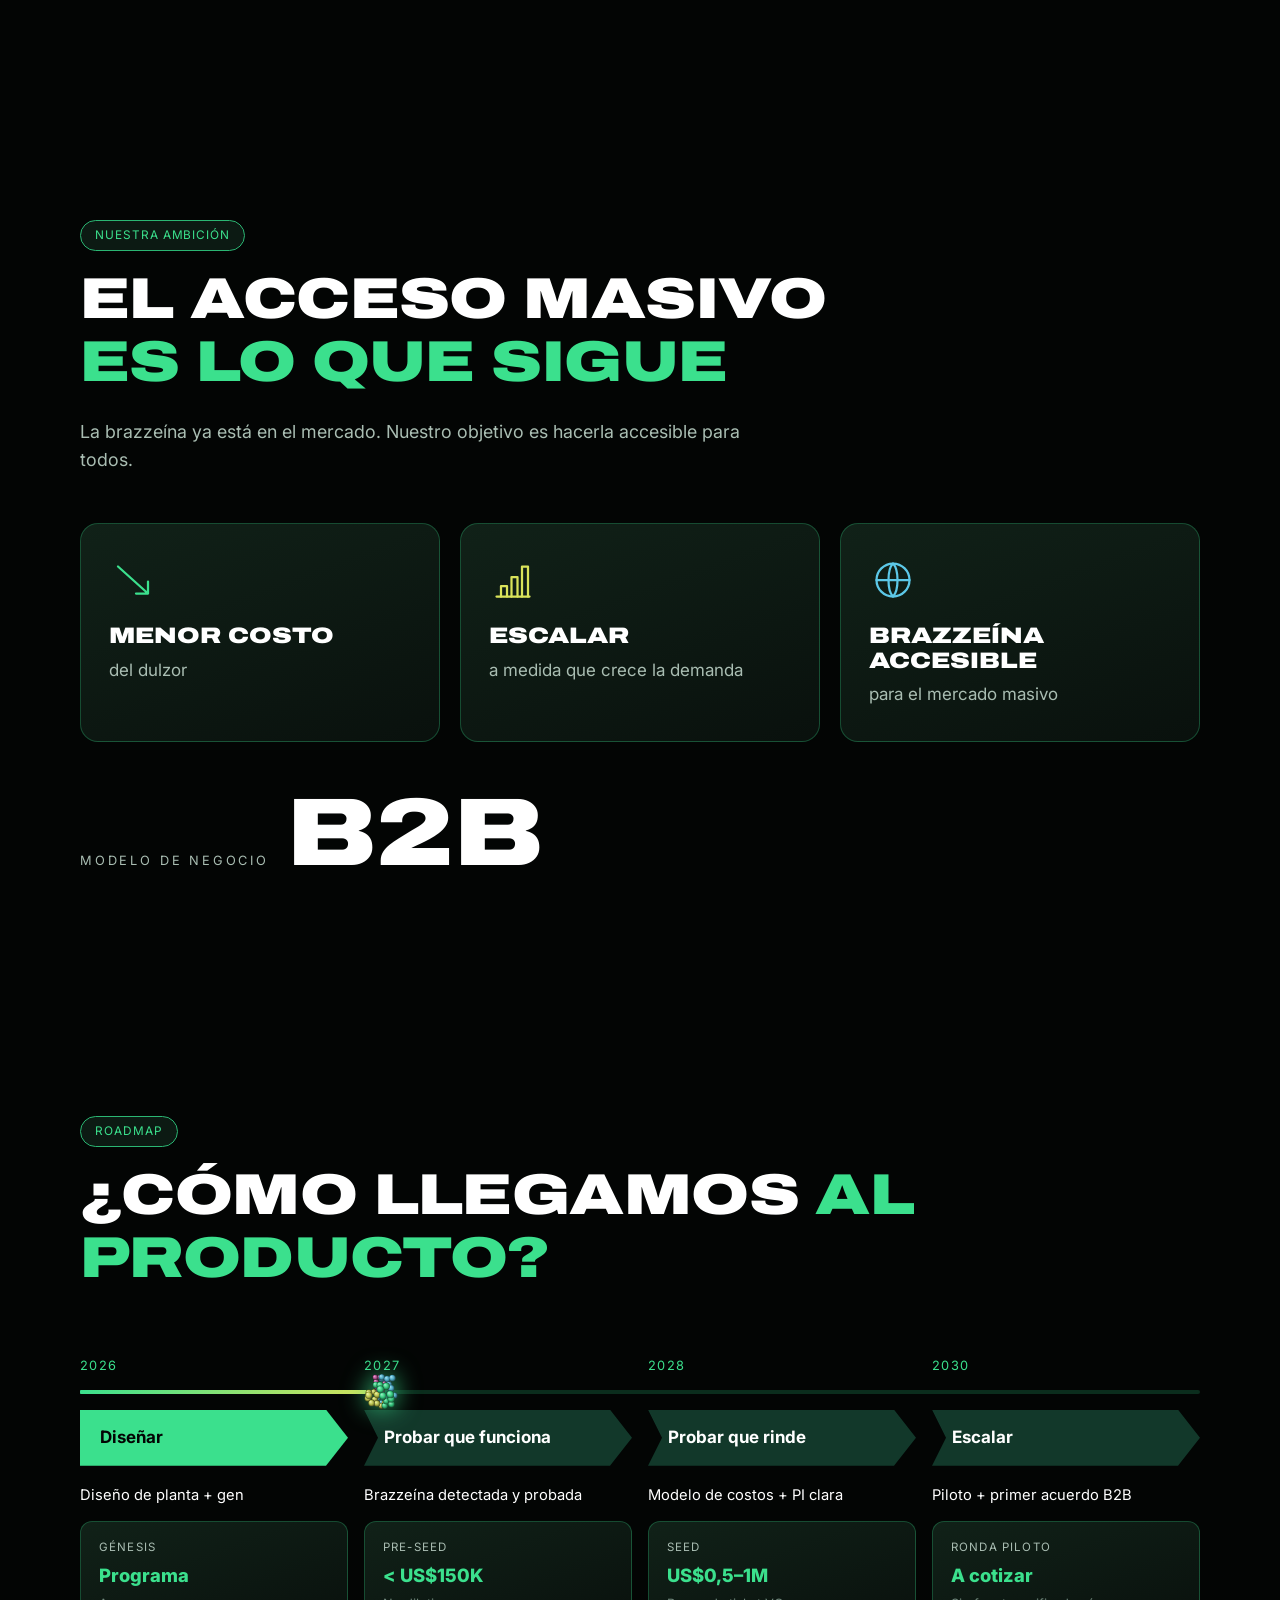
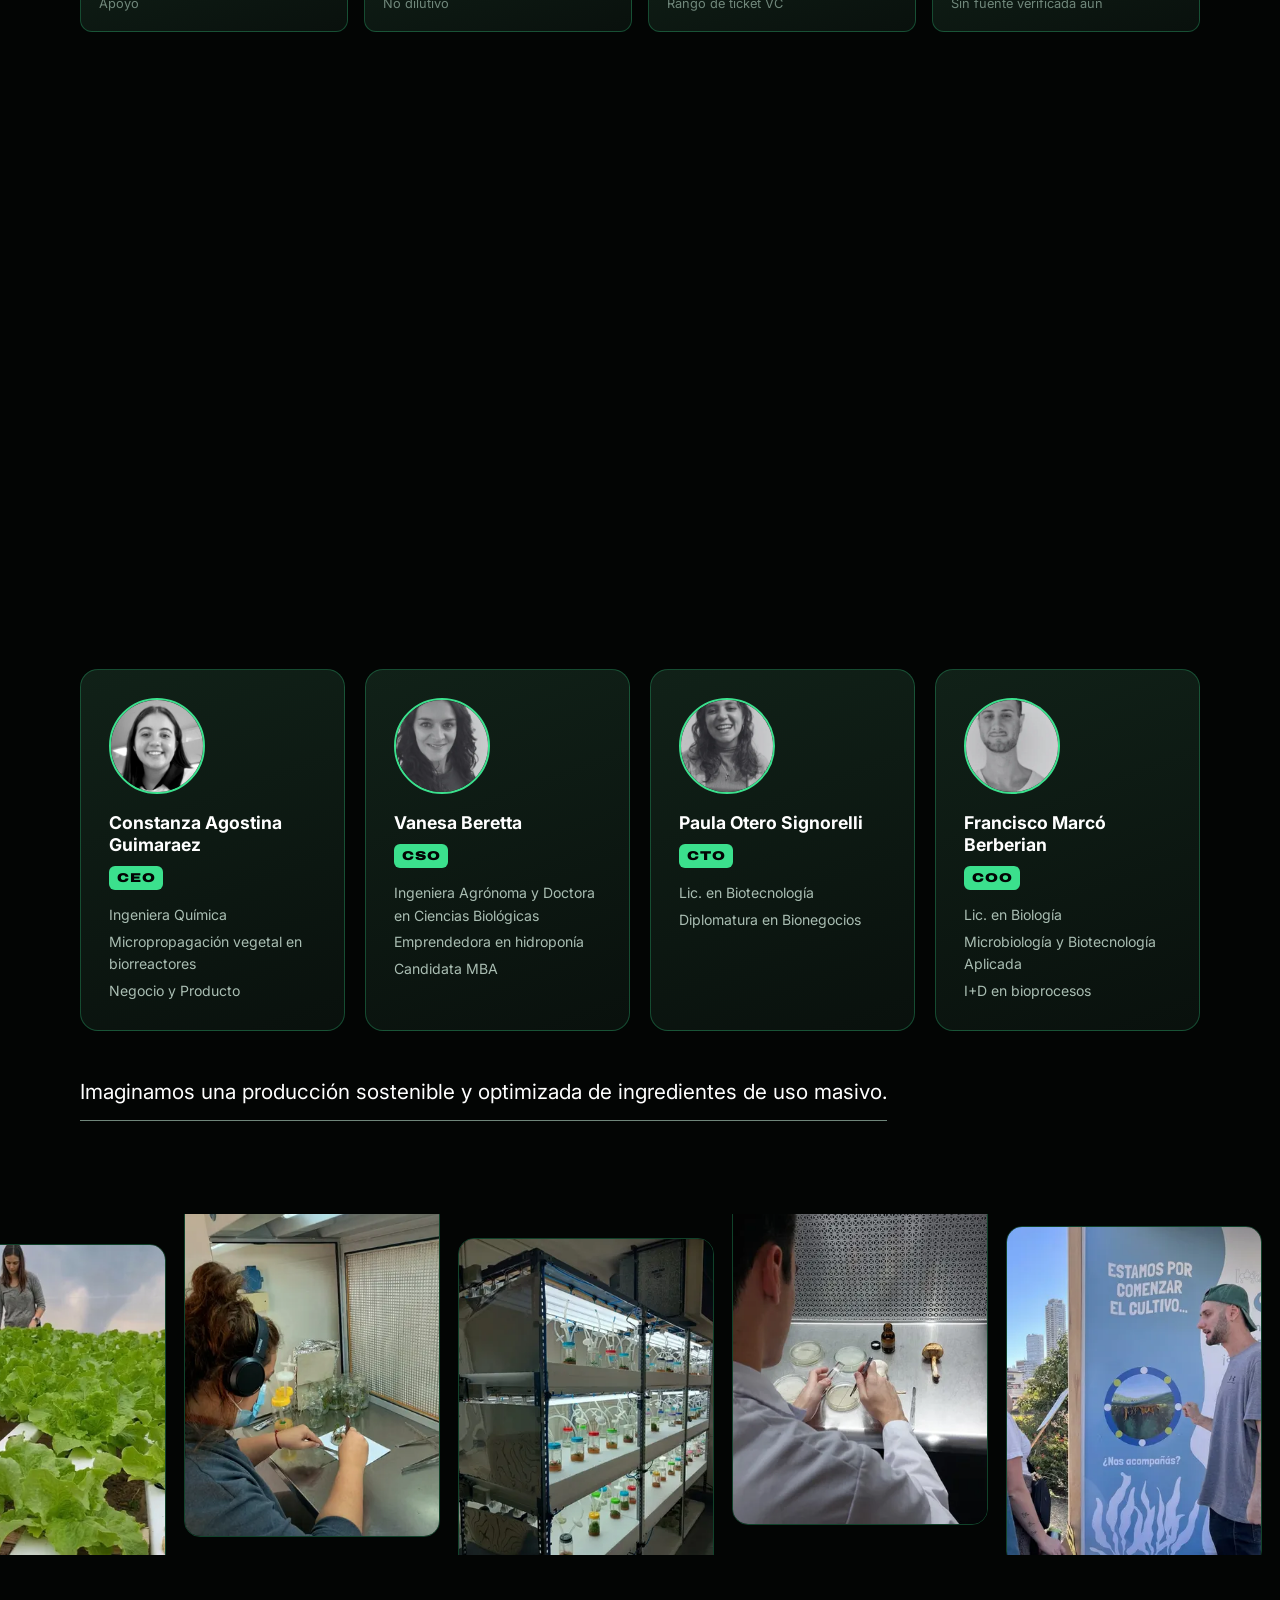
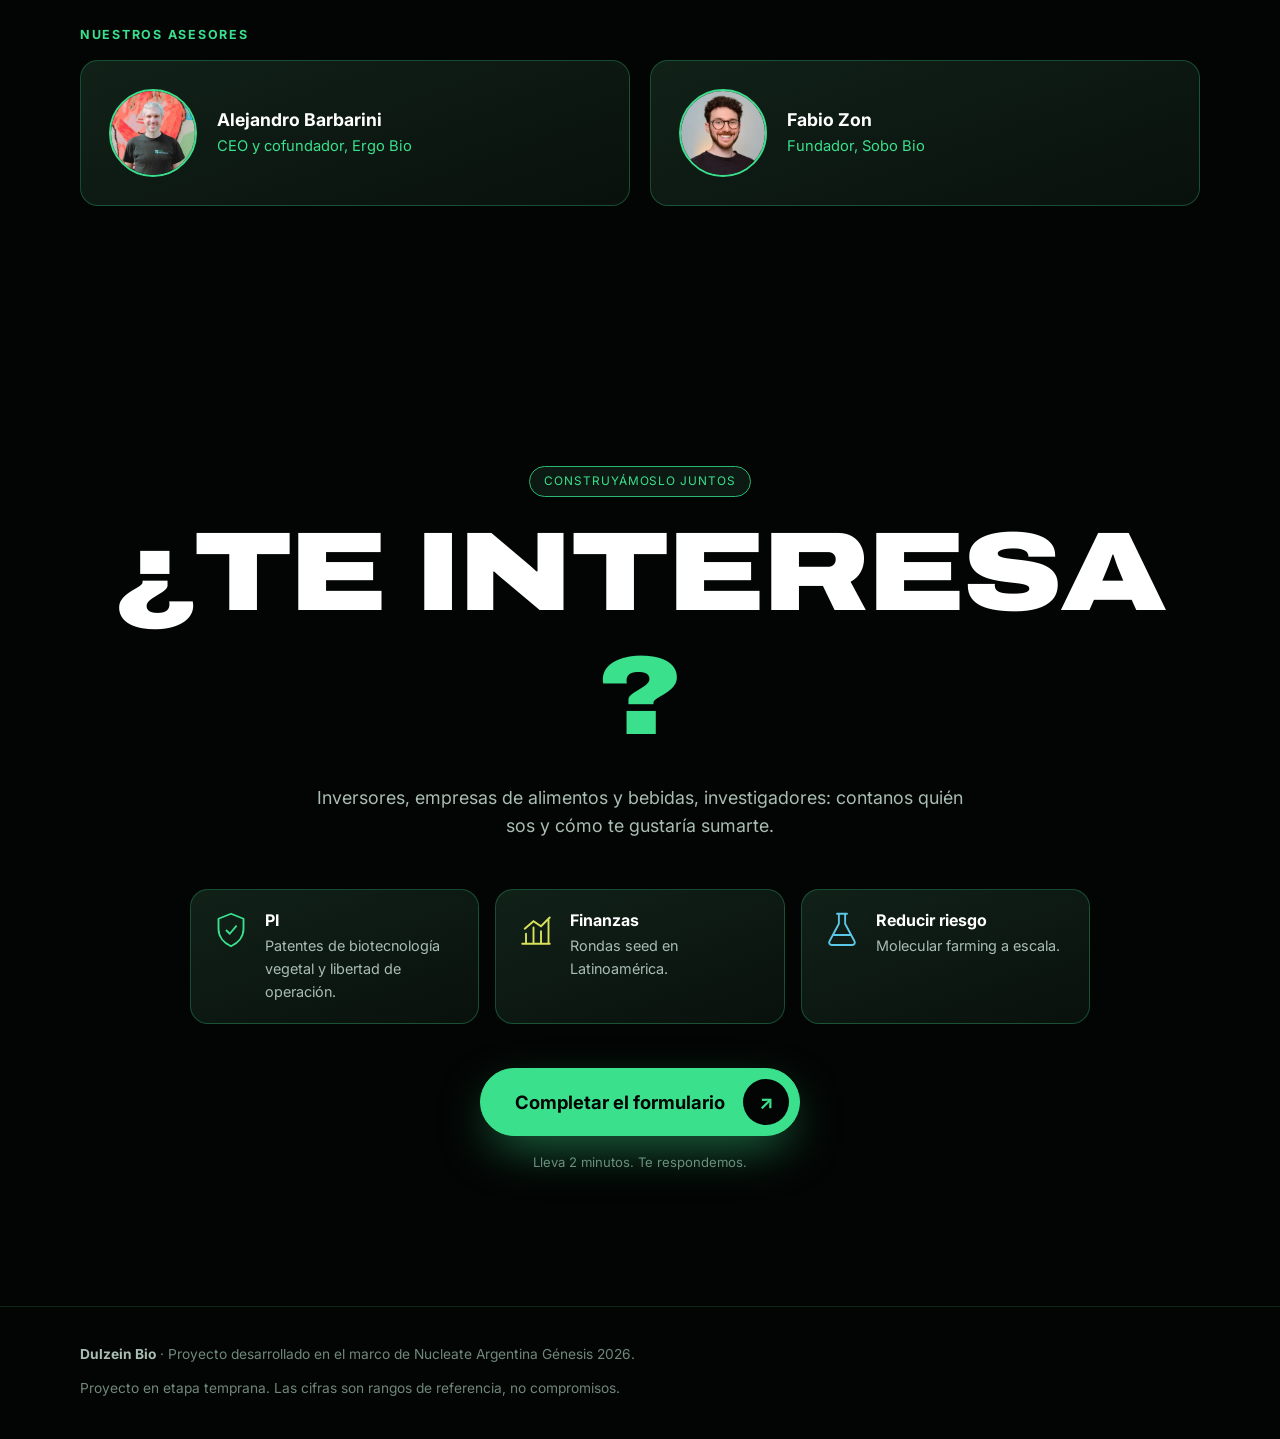
==== commit 944bf193: "Update content from the October pitch deck (v4) - Brazzein section: "Our sweet star: brazzein protei" ====
--- a/es/index.html
+++ b/es/index.html
@@ -143,7 +143,7 @@
           </div>
         </div>
         <p class="subhead" data-reveal>Reducir azúcar <em>sin perder</em> la experiencia del producto.</p>
-        <p class="lead" data-reveal>Una oportunidad: <span class="g">usar plantas como biofábricas de ingredientes activos nutricionales.</span></p>
+        <p class="lead" data-reveal>Una oportunidad: <span class="g">usar plantas como biofábricas de ingredientes nutricionales.</span></p>
       </div>
     </section>
 
@@ -178,7 +178,7 @@
     <section id="brazzein">
       <div class="wrap">
         <span class="pill tag" data-reveal>Una nueva tecnología</span>
-        <h2 data-split>Brazzeína: una proteína dulce <span class="g">diseñada por la naturaleza</span></h2>
+        <h2 data-split>Nuestra estrella dulce: <span class="g">la proteína brazzeína</span></h2>
         <div class="brz">
           <div class="brz-mol" data-scroll>
             <canvas class="molecule" data-start="2.2" role="img" aria-label="Modelo 3D de brazzeína"></canvas>
@@ -252,8 +252,8 @@
     <!-- ===== Market ===== -->
     <section id="market">
       <div class="wrap">
-        <span class="pill tag" data-reveal>Resultados y validación</span>
-        <h2 data-split>El mercado ya paga por <span class="g">brazzeína recombinante</span></h2>
+        <span class="pill tag" data-reveal>Oportunidad</span>
+        <h2 data-split>La brazzeína ya está acá. El mercado <span class="g">ya paga por ella</span></h2>
         <div class="market">
           <div class="card price tilt" data-reveal style="--d:0">
             <h3>Precios de mercado</h3>
@@ -269,7 +269,7 @@
           </div>
           <div class="card price hi tilt" data-reveal style="--d:2">
             <h3>Oportunidad B2B</h3>
-            <p>El mercado ya tiene un precio. Nuestra ruta vegetal busca ofrecer un ingrediente limpio a líderes de bebidas y consumo masivo que necesitan reducir azúcar.</p>
+            <p>El mercado ya tiene un precio. Nuestra ruta vegetal busca ofrecer un ingrediente limpio, en modelo B2B, a líderes de bebidas y consumo masivo que necesitan reducir azúcar.</p>
           </div>
         </div>
         <div class="growth">
@@ -285,6 +285,29 @@
             <div class="bars-x" aria-hidden="true"><span>2026</span><span>2033</span></div>
           </div>
         </div>
+        <div class="card landscape" data-reveal>
+          <h3>El panorama actual</h3>
+          <div class="land-cols">
+            <div><p class="k">Producción microbiana</p><div class="chips"><span class="pill plain">Oobli</span><span class="pill plain">Sweegen</span><span class="pill plain">Conagen</span><span class="pill plain">PentaSweet</span><span class="pill plain">Perfect Day</span><span class="pill plain">Kingdomway</span><span class="pill plain">Bestzyme</span><span class="pill plain">Farmtory</span><span class="pill plain">Magellan</span><span class="pill plain">Levprot Bioscience</span><span class="pill plain">Sudhin Biopharma</span></div></div>
+            <div><p class="k">Producción vegetal</p><div class="chips"><span class="pill plain">GreenLab</span><span class="pill plain">Nambawan</span></div></div>
+          </div>
+          <p class="small">El nivel de oferta comercial y la etapa de desarrollo varían entre empresas.</p>
+        </div>
+      </div>
+    </section>
+
+    <!-- ===== Ambition ===== -->
+    <section id="ambition">
+      <div class="wrap">
+        <span class="pill tag" data-reveal>Nuestra ambición</span>
+        <h2 data-split>El acceso masivo <span class="g">es lo que sigue</span></h2>
+        <p class="lead" data-reveal>La brazzeína ya está en el mercado. Nuestro objetivo es hacerla accesible para todos.</p>
+        <div class="amb-grid">
+          <div class="card amb tilt" data-reveal="pop" style="--d:0"><svg viewBox="0 0 64 64" fill="none" stroke="#3BE08D" stroke-width="3" stroke-linecap="round" stroke-linejoin="round" aria-hidden="true"><path d="M12 14l40 36M52 50H36M52 50V34"/></svg><h3>Menor costo</h3><p>del dulzor</p></div>
+          <div class="card amb tilt" data-reveal="pop" style="--d:1"><svg viewBox="0 0 64 64" fill="none" stroke="#D9E35A" stroke-width="3" stroke-linecap="round" stroke-linejoin="round" aria-hidden="true"><path d="M10 54h44"/><path d="M16 54V40h8v14M30 54V28h8v26M44 54V14h8v40"/></svg><h3>Escalar</h3><p>a medida que crece la demanda</p></div>
+          <div class="card amb tilt" data-reveal="pop" style="--d:2"><svg viewBox="0 0 64 64" fill="none" stroke="#5CC8E8" stroke-width="3" stroke-linecap="round" stroke-linejoin="round" aria-hidden="true"><circle cx="32" cy="32" r="22"/><path d="M10 32h44M32 10c8 8 8 36 0 44M32 10c-8 8-8 36 0 44"/></svg><h3>Brazzeína accesible</h3><p>para el mercado masivo</p></div>
+        </div>
+        <p class="model" data-reveal><span>Modelo de negocio</span><strong>B2B</strong></p>
       </div>
     </section>
 
@@ -298,7 +321,7 @@
           <div class="player" aria-hidden="true"><canvas class="molecule" data-start="1"></canvas></div>
           <ol class="stages">
             <li class="stage">
-              <div class="when">Hoy</div>
+              <div class="when">2026</div>
               <div class="arrow">Diseñar</div>
               <p class="what">Diseño de planta + gen</p>
               <div class="card fund"><div class="k">Génesis</div><div class="v">Programa</div><div class="n">Apoyo</div></div>
@@ -316,14 +339,14 @@
               <div class="card fund"><div class="k">Seed</div><div class="v">US$0,5–1M</div><div class="n">Rango de ticket VC</div></div>
             </li>
             <li class="stage">
-              <div class="when">2029</div>
+              <div class="when">2030</div>
               <div class="arrow">Escalar</div>
               <p class="what">Piloto + primer acuerdo B2B</p>
               <div class="card fund"><div class="k">Ronda piloto</div><div class="v">A cotizar</div><div class="n">Sin fuente verificada aún</div></div>
             </li>
           </ol>
         </div>
-        <p class="closing" data-reveal><strong>Primer acuerdo comercial para 2029</strong>, con una proteína dulce hecha por plantas a un precio justo.</p>
+        <p class="closing" data-reveal><strong>Primer acuerdo comercial para 2030</strong>, con una proteína dulce hecha por plantas a un precio justo.</p>
         <p class="small" data-reveal>Rangos de referencia, no un presupuesto. Fuentes: Agencia I+D+i Startup TRL 3-4 (hasta US$150K); The Yield Lab Latam (US$100K–1M); Venturance (US$450K–3M). Costo a escala piloto: sin fuente verificada aún.</p>
       </div>
     </section>
@@ -356,7 +379,7 @@
             <img class="photo" src="/assets/img/team-francisco.webp" alt="" width="96" height="96" loading="lazy" decoding="async">
             <h3>Francisco Marcó Berberian</h3>
             <span class="role">COO</span>
-            <ul><li>Lic. en Biología y Biotecnología Aplicada</li></ul>
+            <ul><li>Lic. en Biología</li><li>Microbiología y Biotecnología Aplicada</li><li>I+D en bioprocesos</li></ul>
           </li>
         </ul>
         <p class="vision" data-reveal>Imaginamos una producción sostenible y optimizada de ingredientes de uso masivo.</p>
@@ -376,7 +399,7 @@
       </div>
 
       <div class="wrap advisors">
-        <h3 class="label" data-reveal>Asesores</h3>
+        <h3 class="label" data-reveal>Nuestros asesores</h3>
         <div class="advisor-grid">
           <div class="card advisor tilt" data-reveal style="--d:0">
             <img class="photo" src="/assets/img/advisor-barbarini.webp" alt="" width="88" height="88" loading="lazy" decoding="async">
--- a/assets/styles.css
+++ b/assets/styles.css
@@ -216,6 +216,27 @@
 .js .bars:not(.in) b { transform: scaleY(0); }
 .bars-x { display: flex; gap: 28px; padding: 6px 8px 0; }
 .bars-x span { flex: 1; max-width: 120px; text-align: center; font-size: .8rem; color: var(--faint); }
+
+/* Market landscape (company names as text, no logos) */
+.landscape { margin-top: 20px; }
+.landscape h3 { font-family: var(--display); font-stretch: 125%; font-weight: 900; text-transform: uppercase; color: var(--green); font-size: 1rem; letter-spacing: .04em; }
+.land-cols { display: grid; grid-template-columns: 2.2fr 1fr; gap: 24px; margin-top: 18px; }
+@media (max-width: 760px) { .land-cols { grid-template-columns: 1fr; } }
+.land-cols .k { margin: 0; font-size: .78rem; letter-spacing: .12em; text-transform: uppercase; color: var(--text); }
+.land-cols .chips { margin-top: 12px; gap: 8px; }
+.land-cols .pill { text-transform: none; letter-spacing: 0; font-size: .85rem; }
+.landscape .small { margin: 18px 0 0; }
+
+/* Ambition */
+.amb-grid { display: grid; grid-template-columns: repeat(3, 1fr); gap: 20px; margin-top: 48px; }
+@media (max-width: 860px) { .amb-grid { grid-template-columns: 1fr; } }
+.amb { padding: 32px 28px; }
+.amb svg { width: 48px; height: 48px; margin-bottom: 20px; }
+.amb h3 { font-family: var(--display); font-stretch: 125%; font-weight: 900; text-transform: uppercase; font-size: clamp(1.1rem, 2vw, 1.4rem); line-height: 1.1; }
+.amb p { margin: 8px 0 0; color: var(--text); }
+.model { margin: 48px 0 0; display: flex; align-items: baseline; flex-wrap: wrap; gap: 6px 18px; }
+.model span { font-size: .8rem; letter-spacing: .22em; text-transform: uppercase; color: var(--text); }
+.model strong { font-family: var(--display); font-stretch: 125%; font-weight: 900; color: var(--white); font-size: clamp(3rem, 9vw, 6rem); line-height: .9; }
 
 /* ---------- L6 Roadmap ---------- */
 .road { margin-top: 64px; position: relative; }
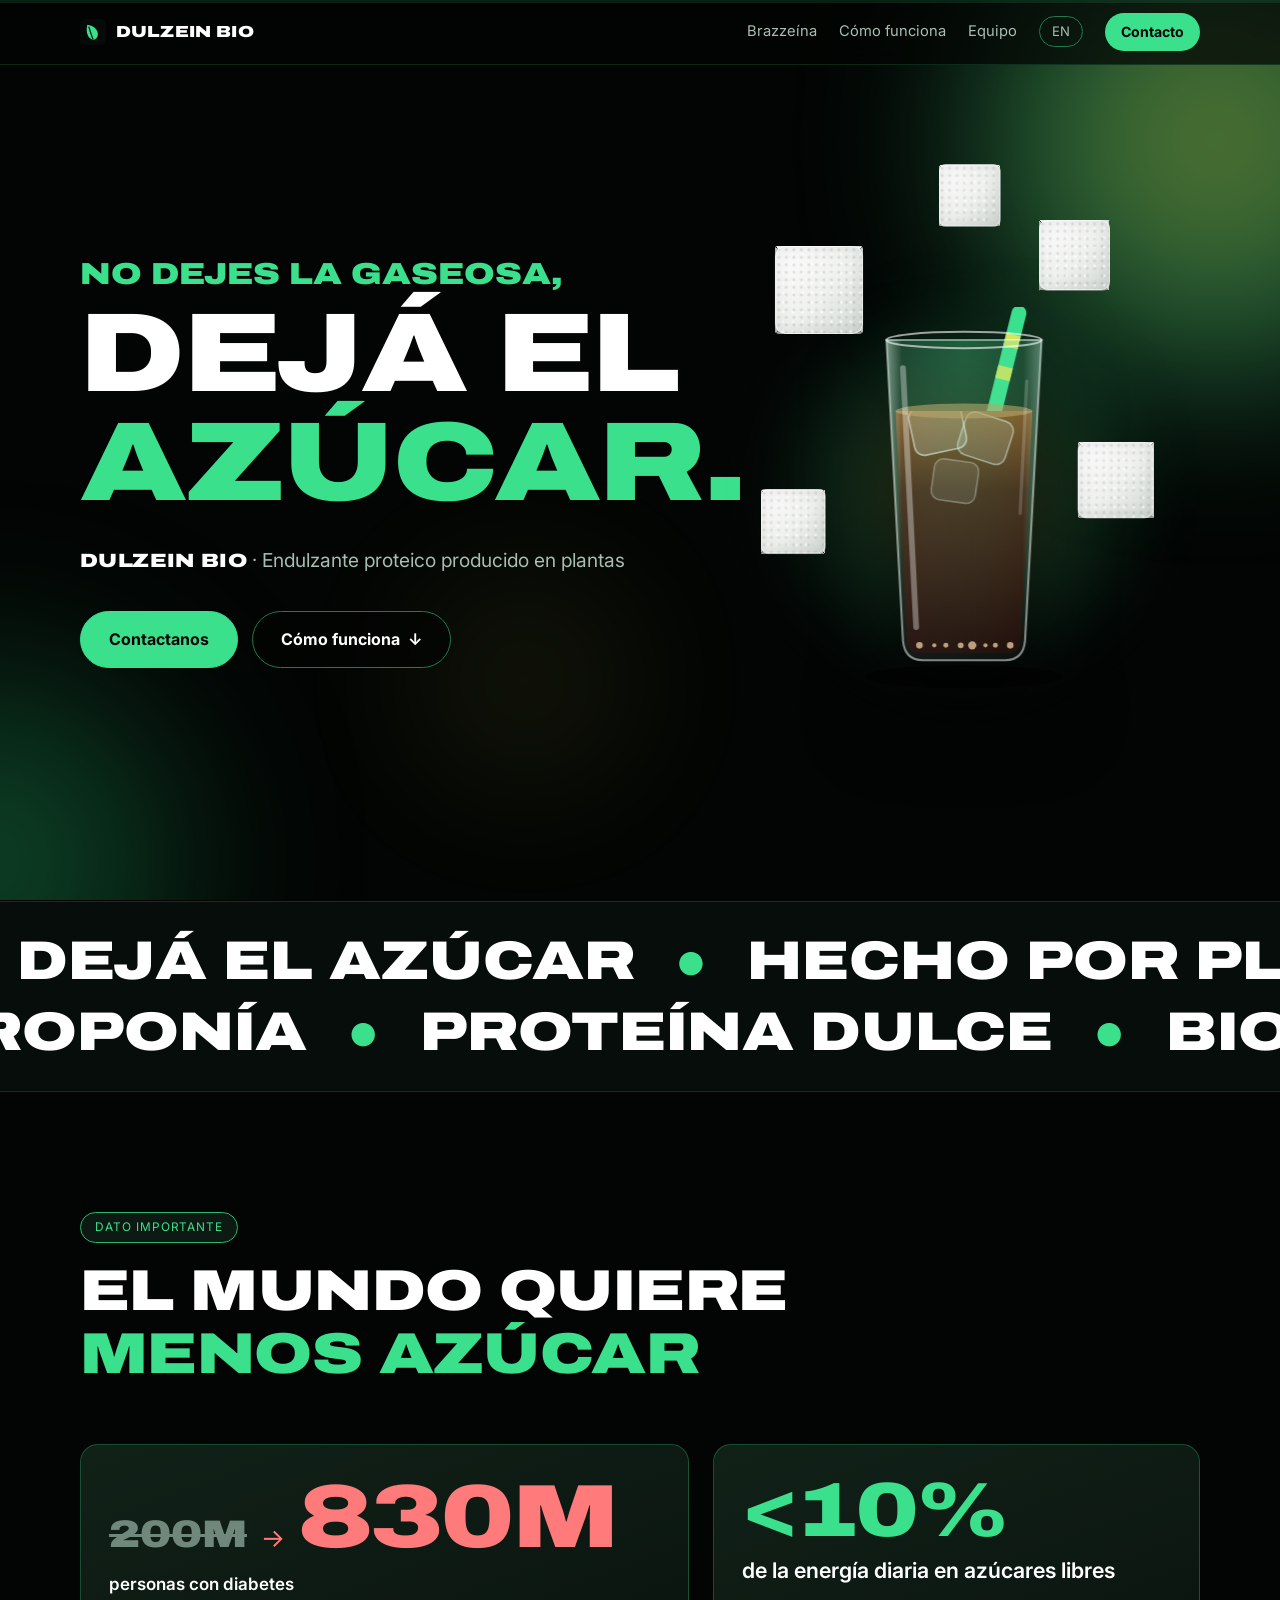
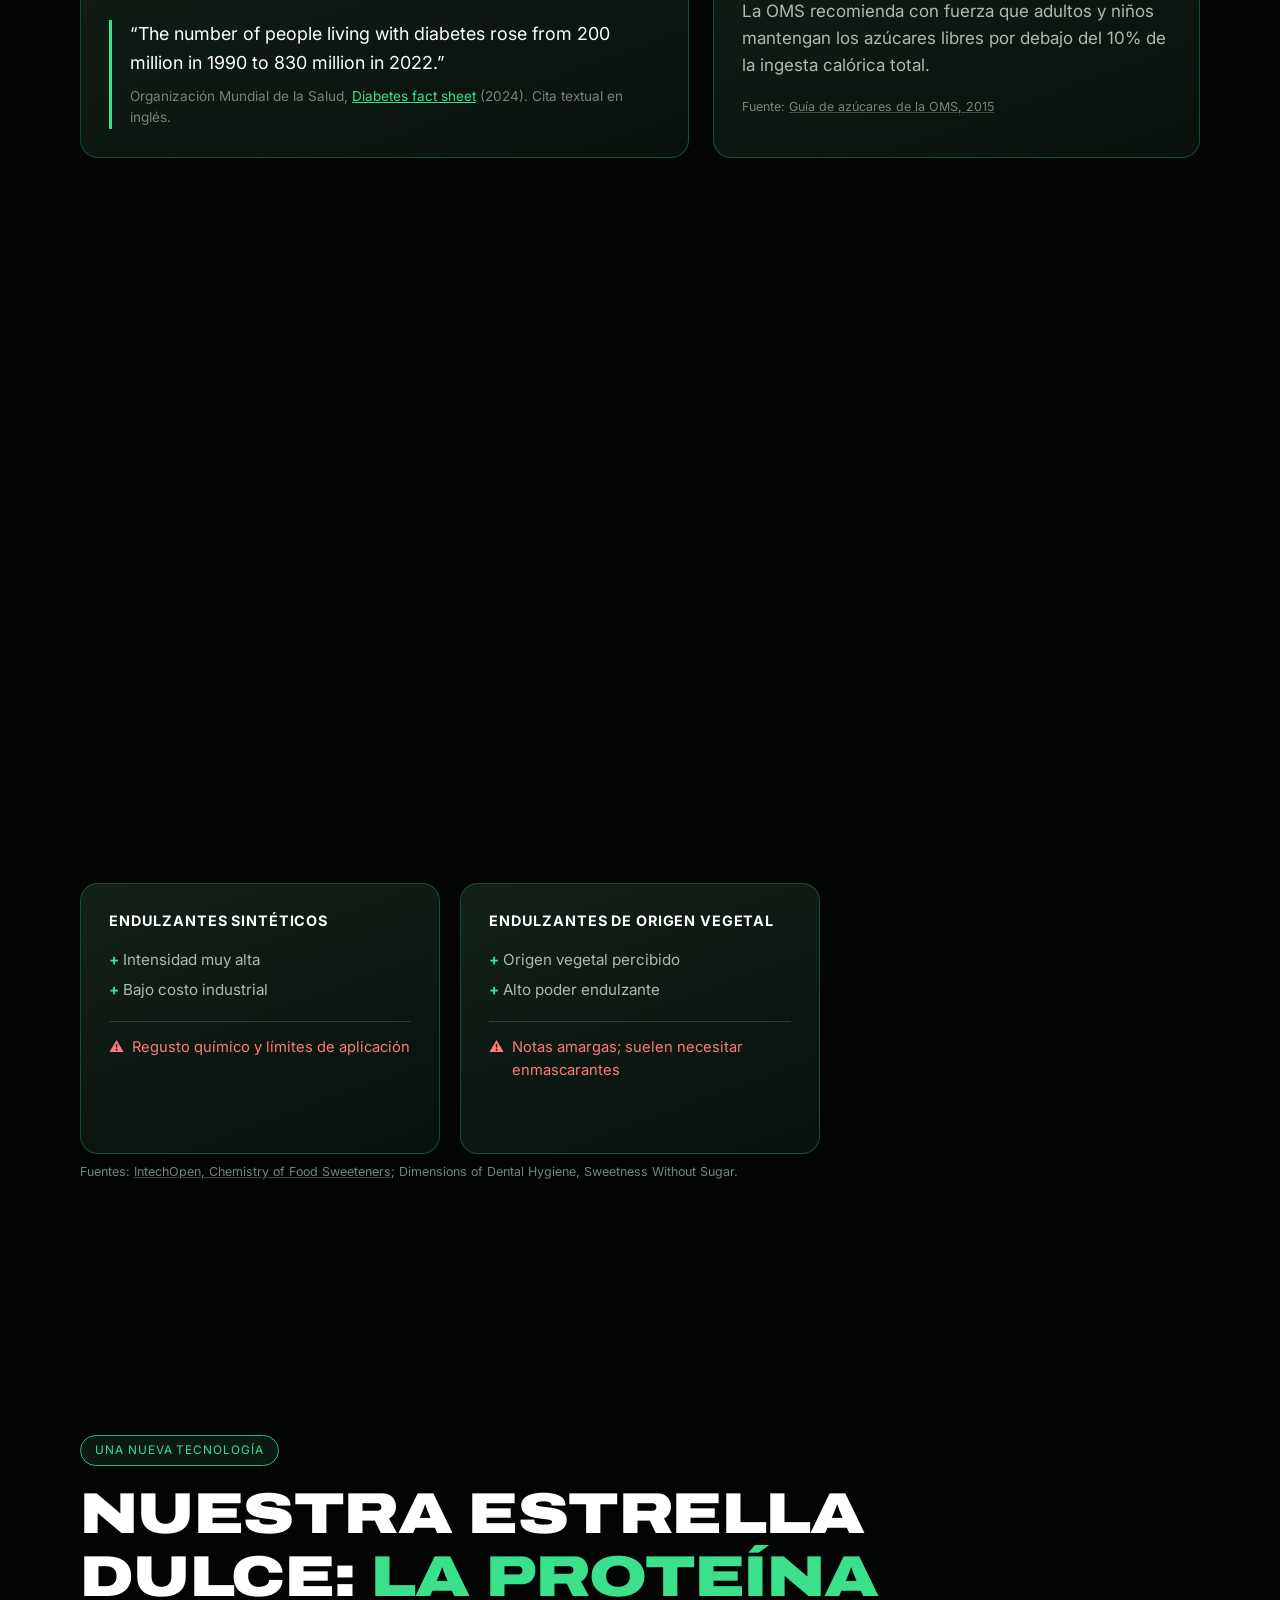
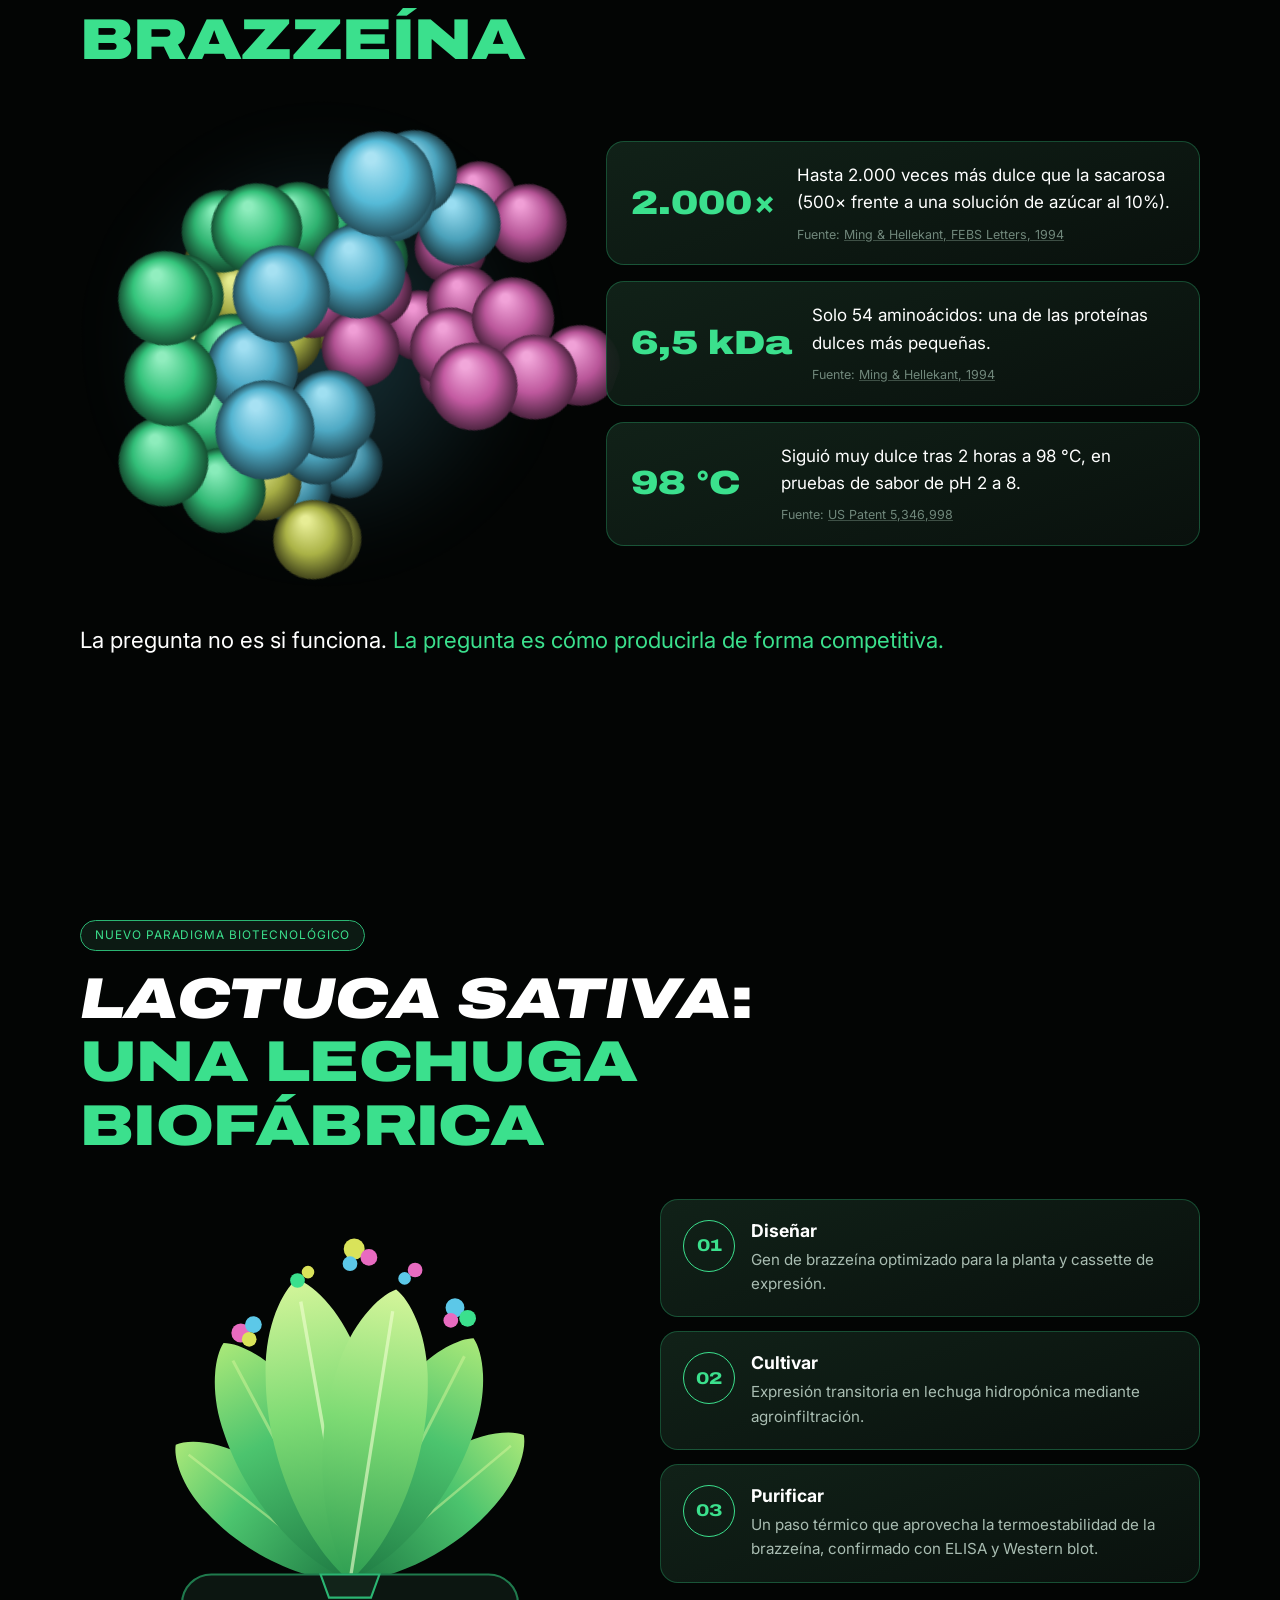
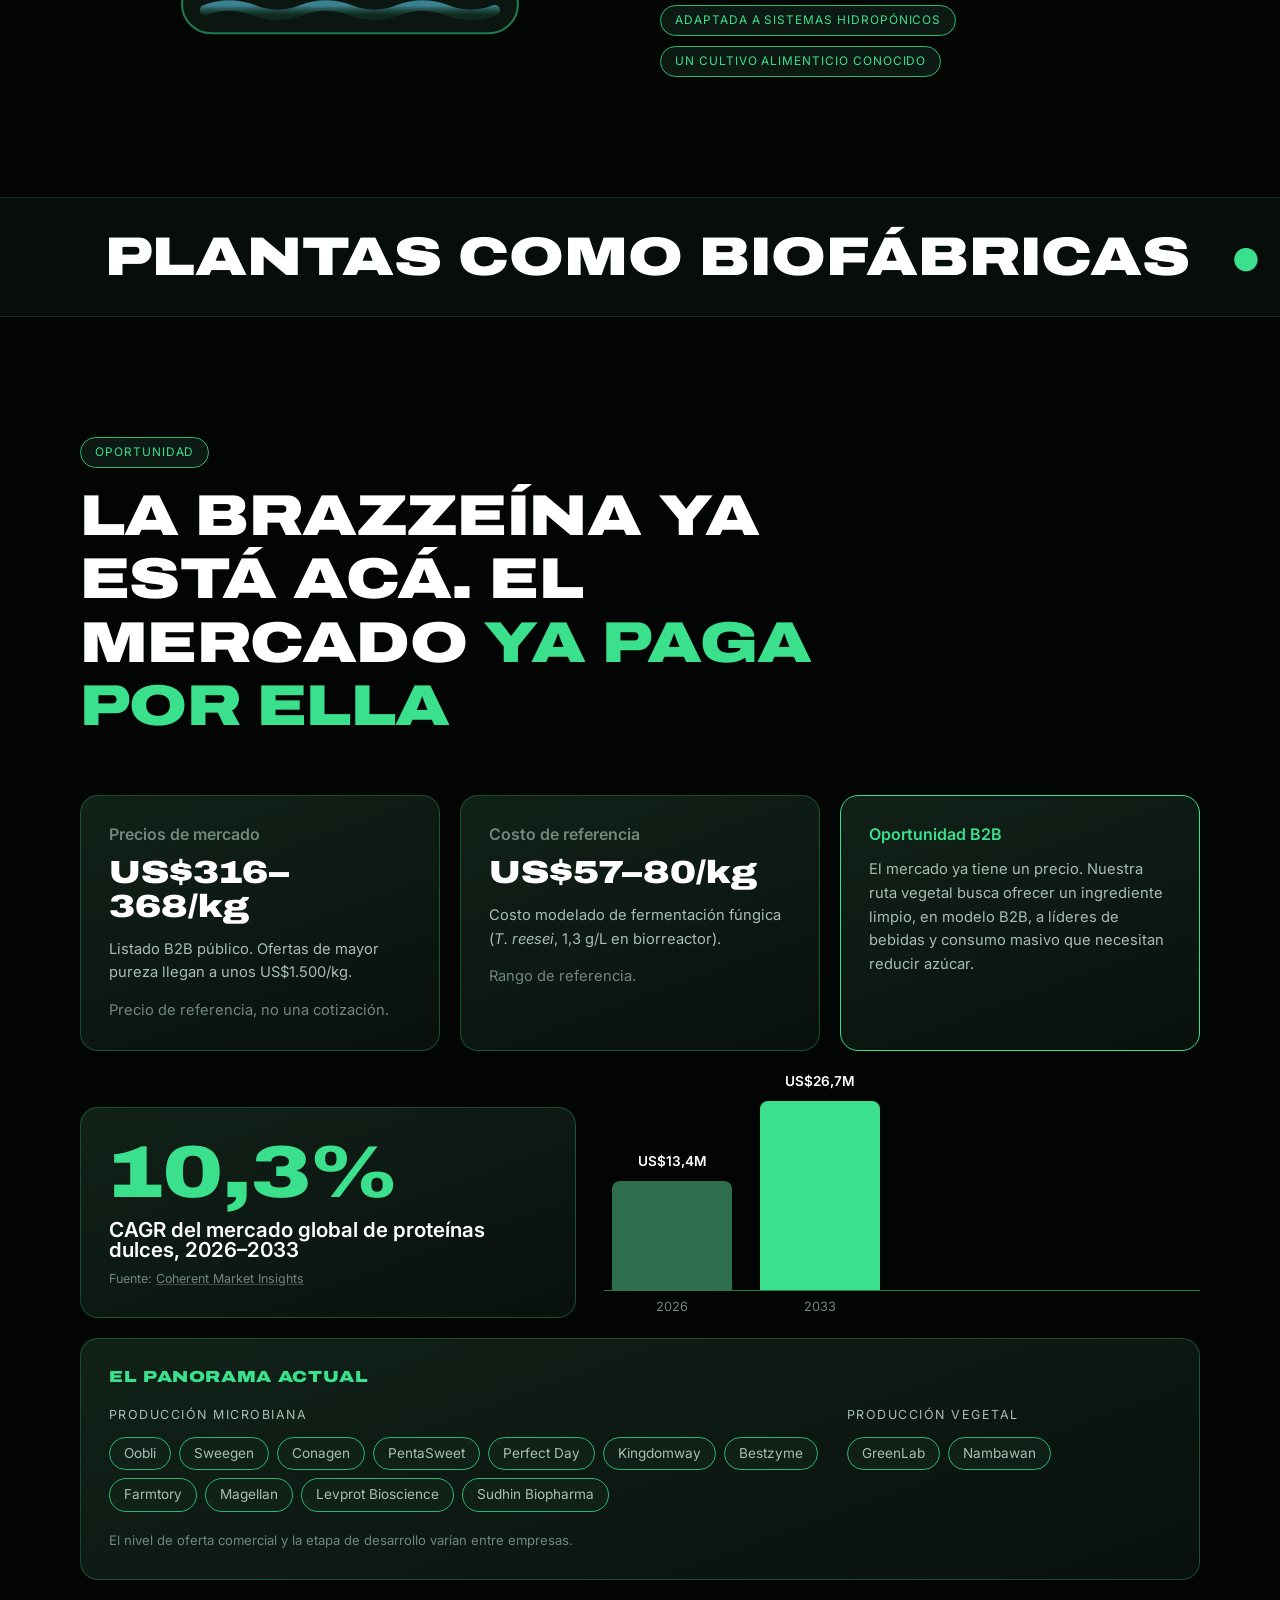
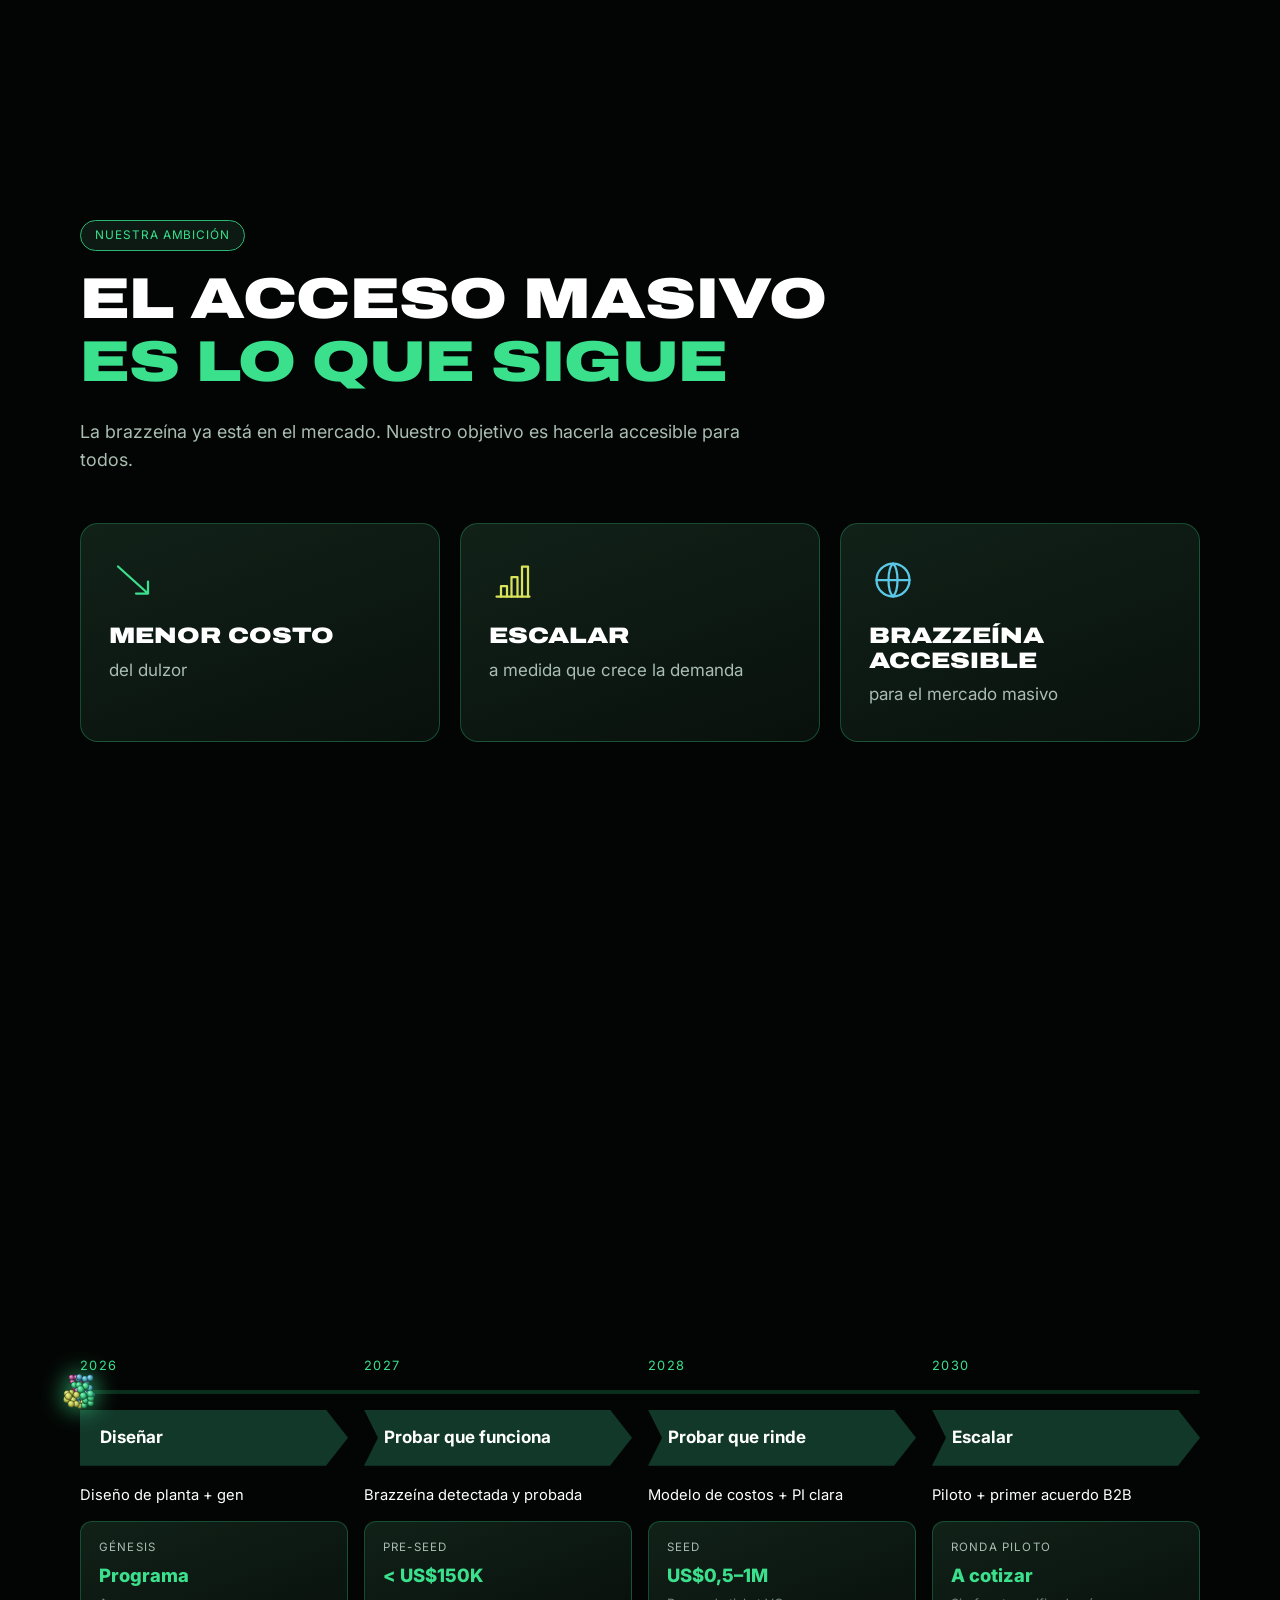
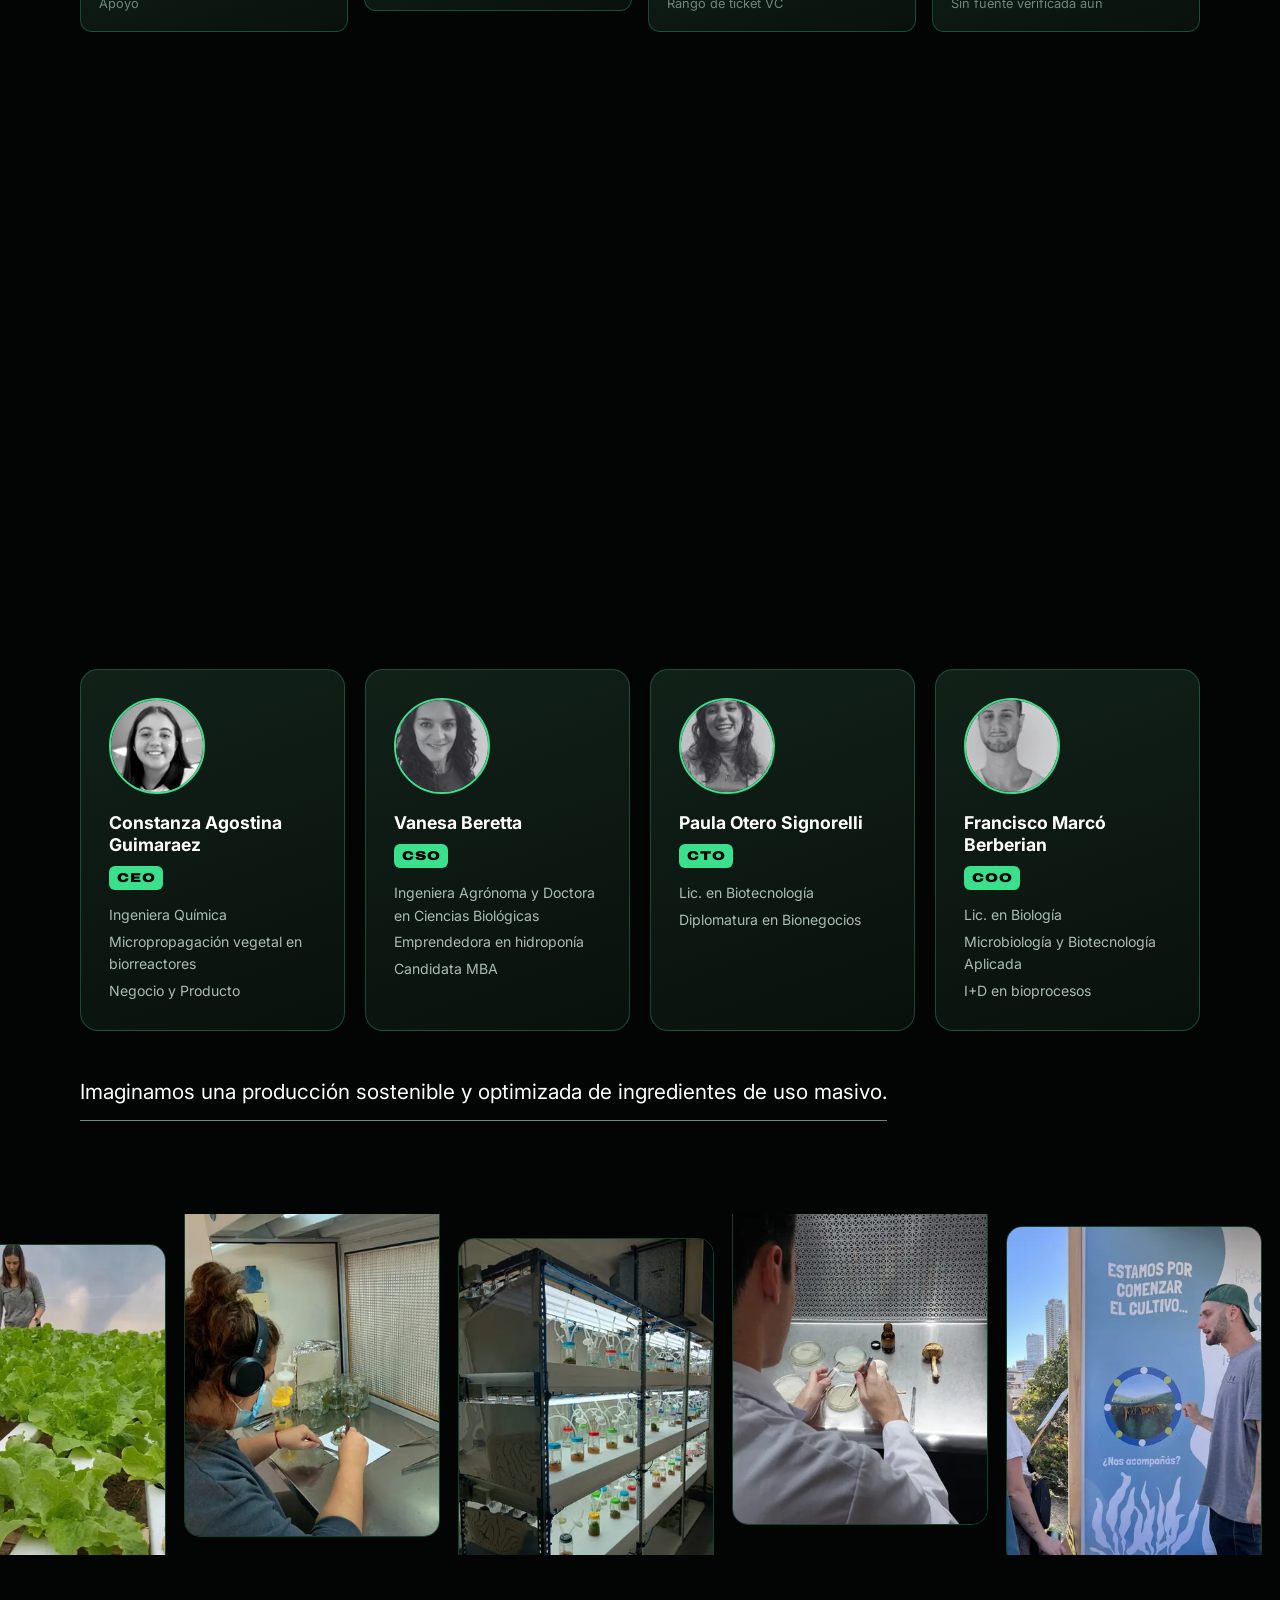
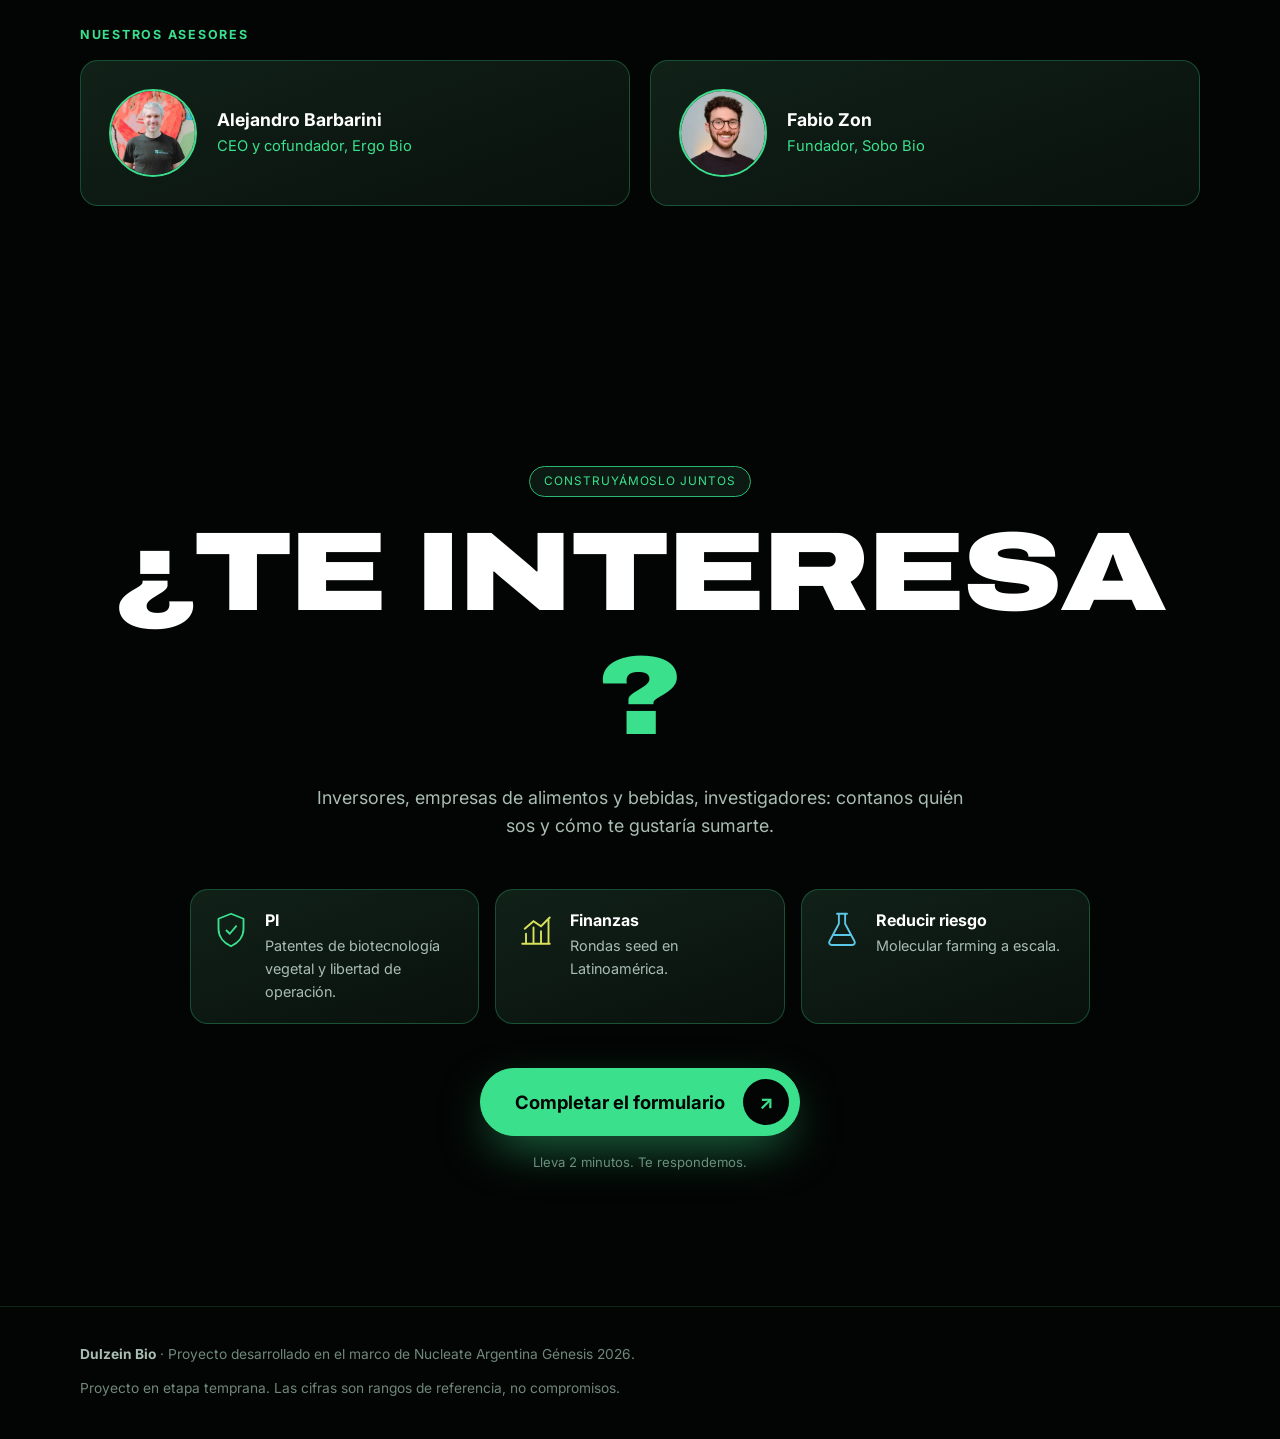
==== commit 02591da3: "Remove 'non-dilutive' label from the pre-seed stage Co-Authored-By: Claude Opus 5.5 <noreply@anthrop" ====
--- a/es/index.html
+++ b/es/index.html
@@ -330,7 +330,7 @@
               <div class="when">2027</div>
               <div class="arrow">Probar que funciona</div>
               <p class="what">Brazzeína detectada y probada</p>
-              <div class="card fund"><div class="k">Pre-seed</div><div class="v">&lt; US$150K</div><div class="n">No dilutivo</div></div>
+              <div class="card fund"><div class="k">Pre-seed</div><div class="v">&lt; US$150K</div></div>
             </li>
             <li class="stage">
               <div class="when">2028</div>
